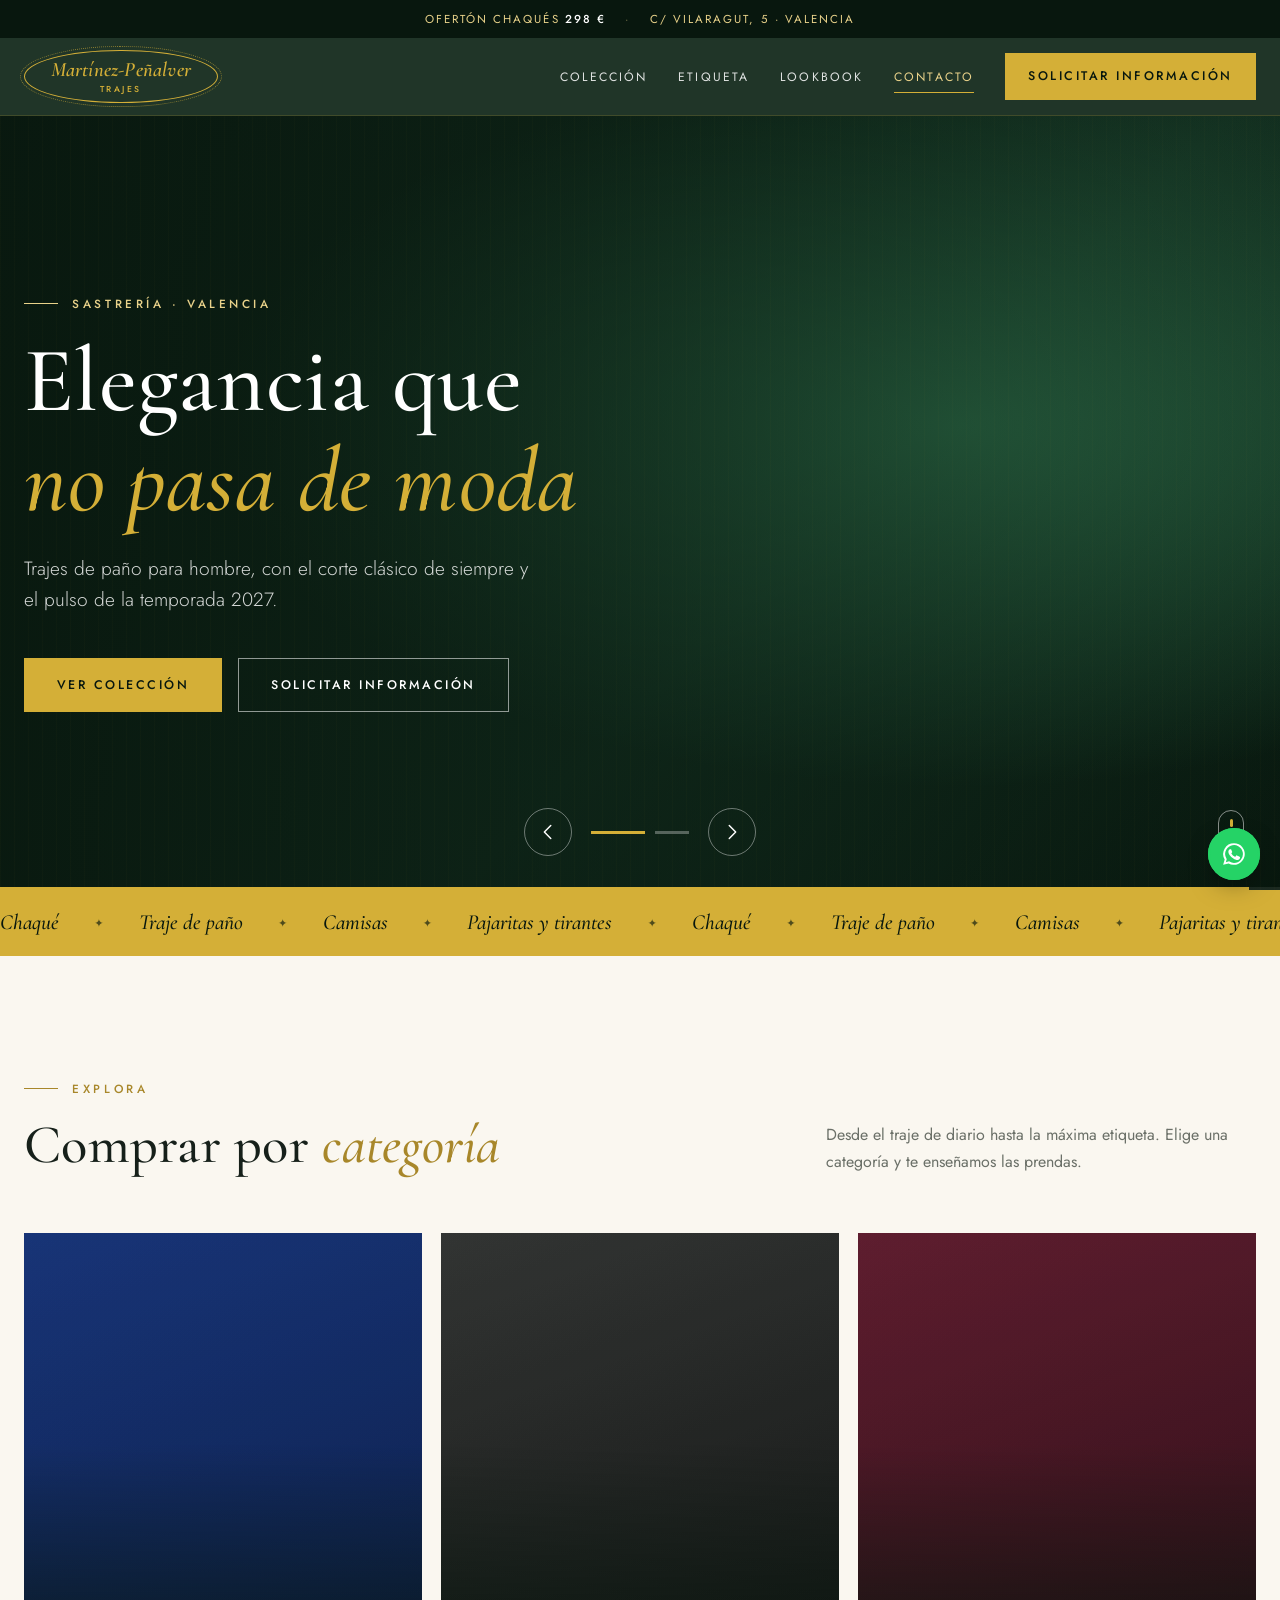
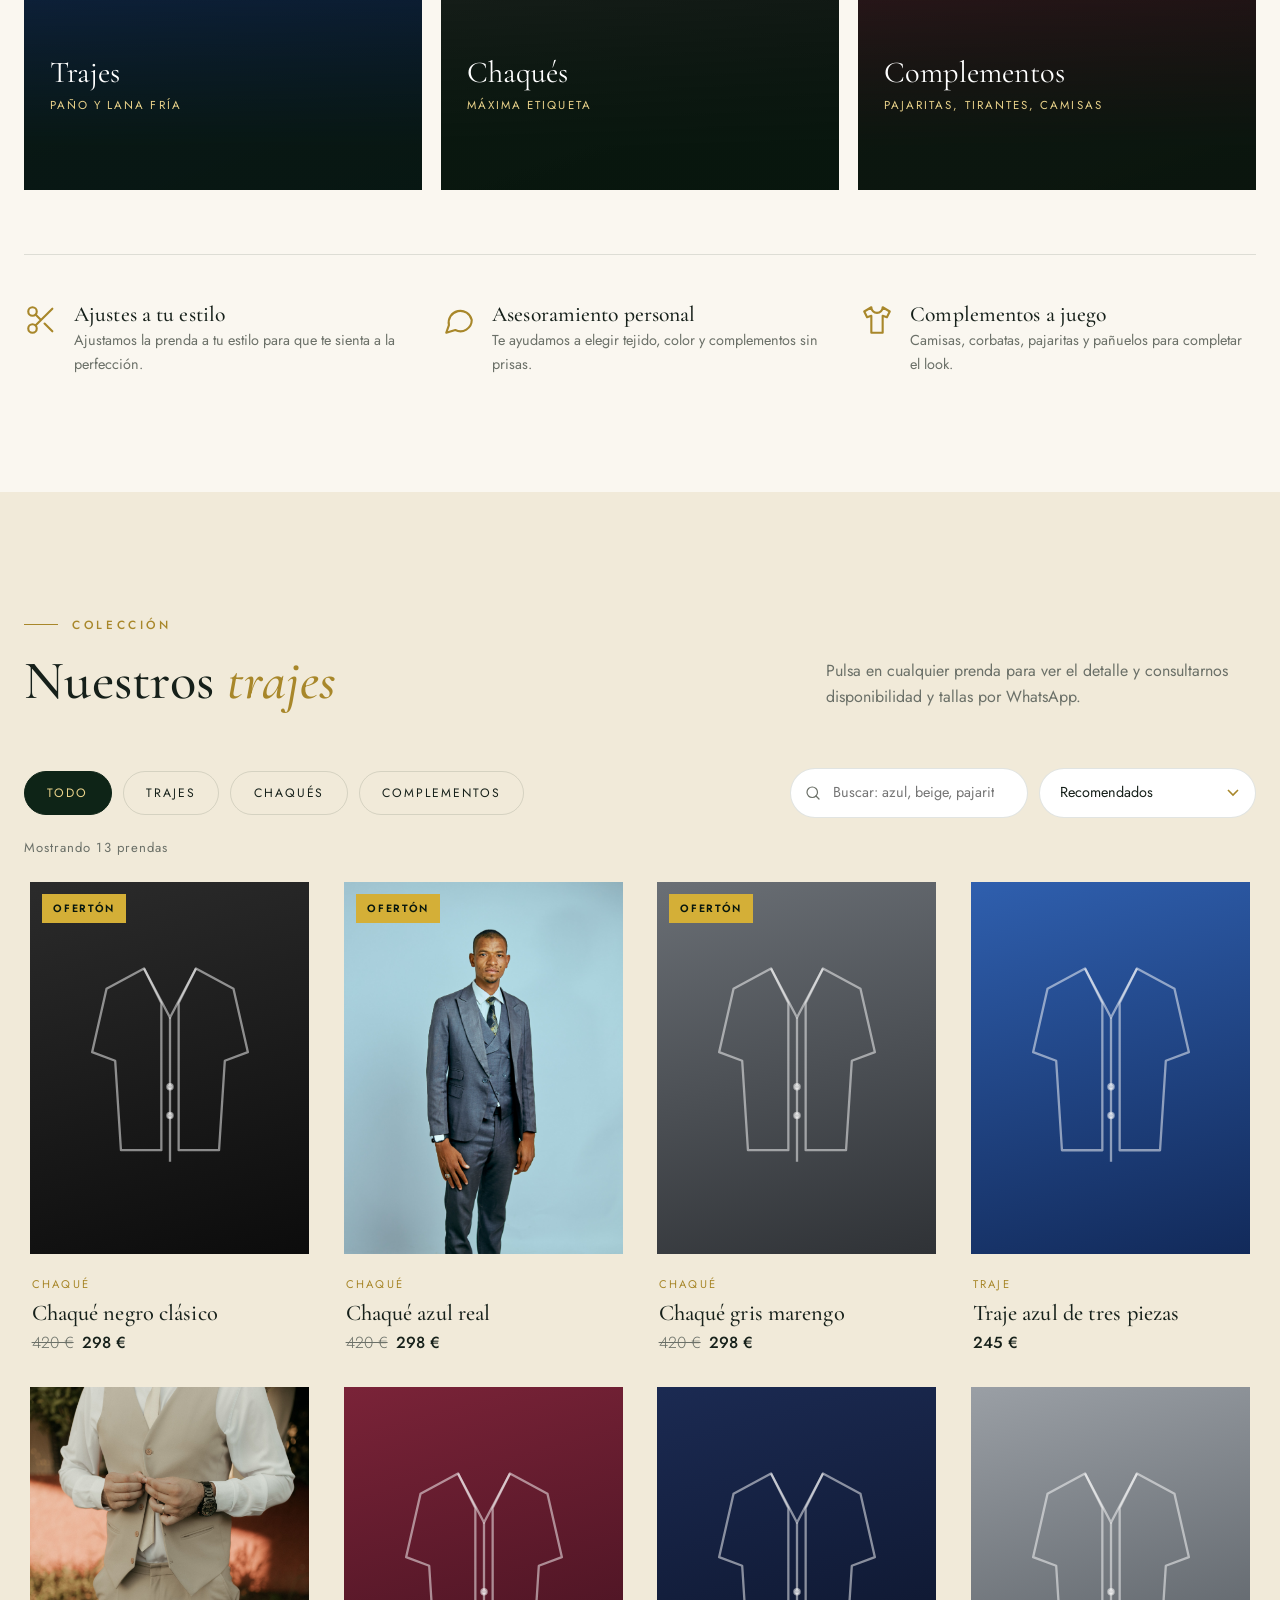
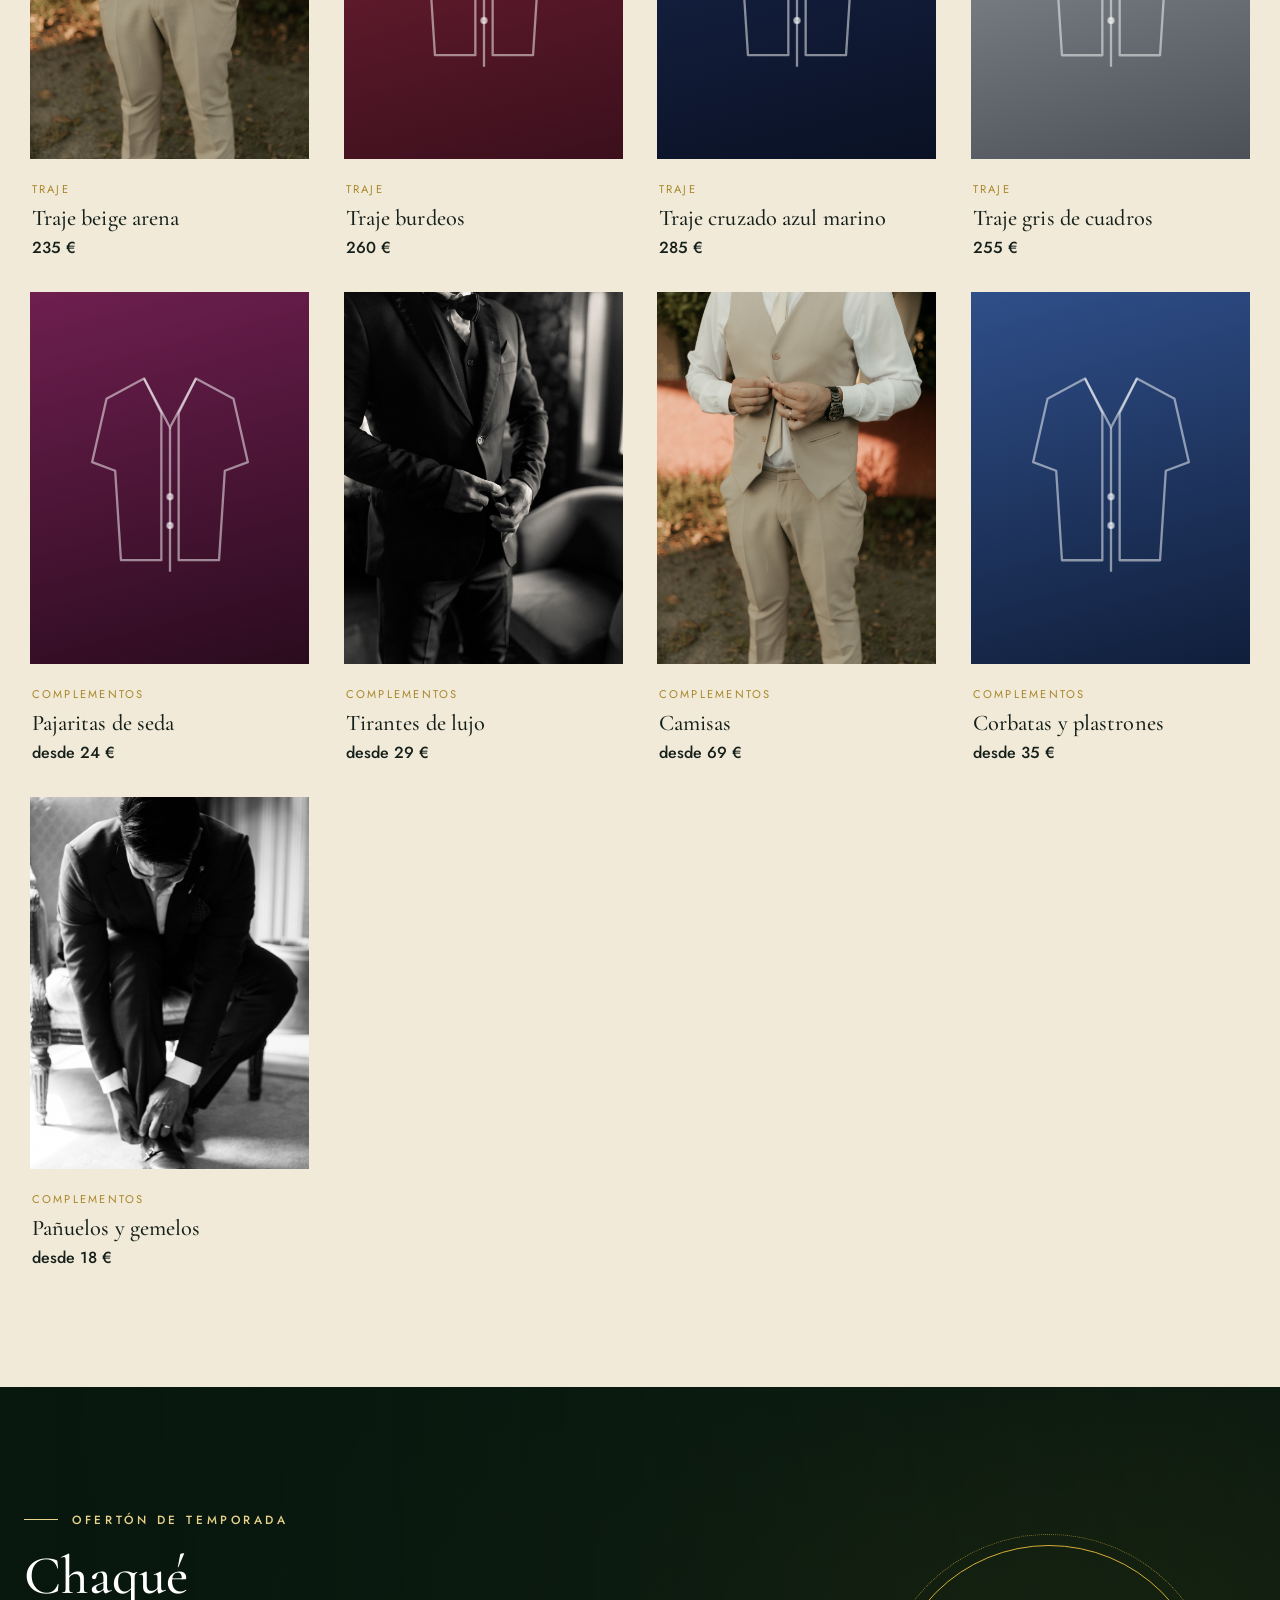
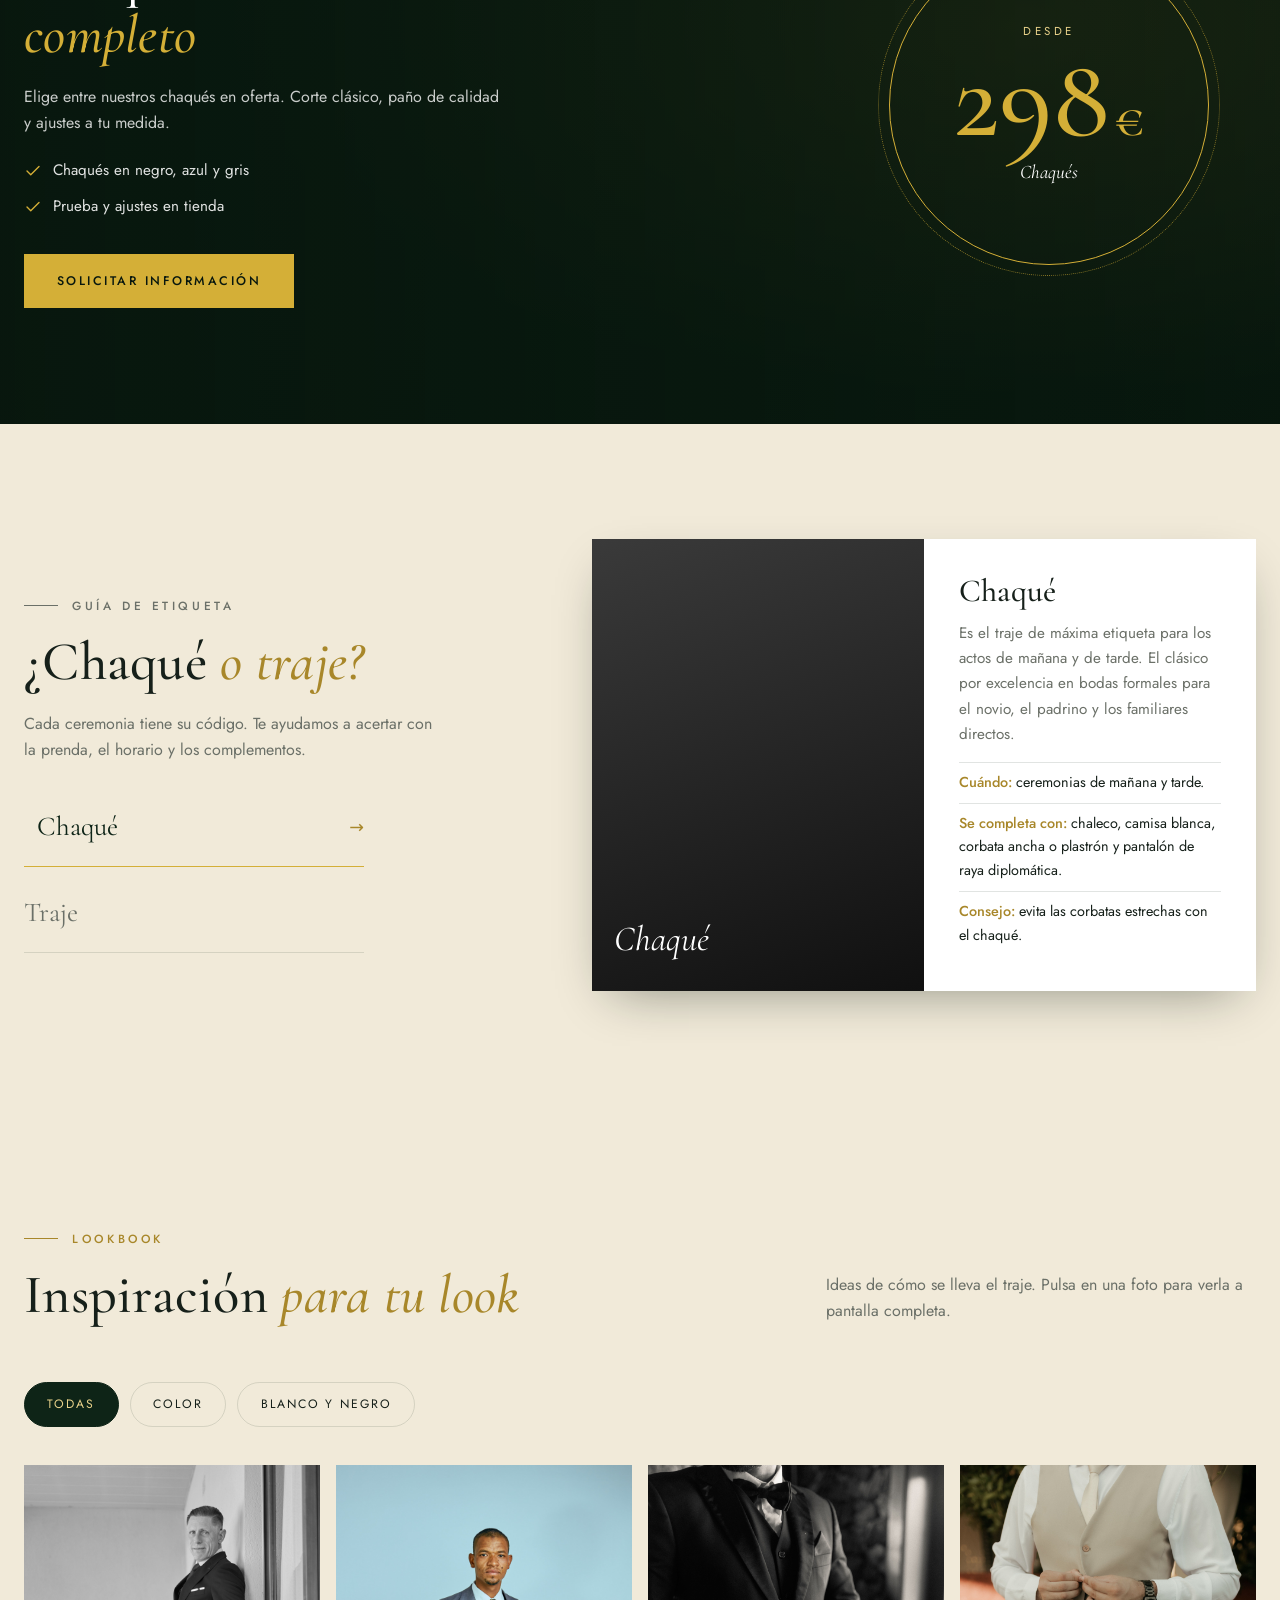
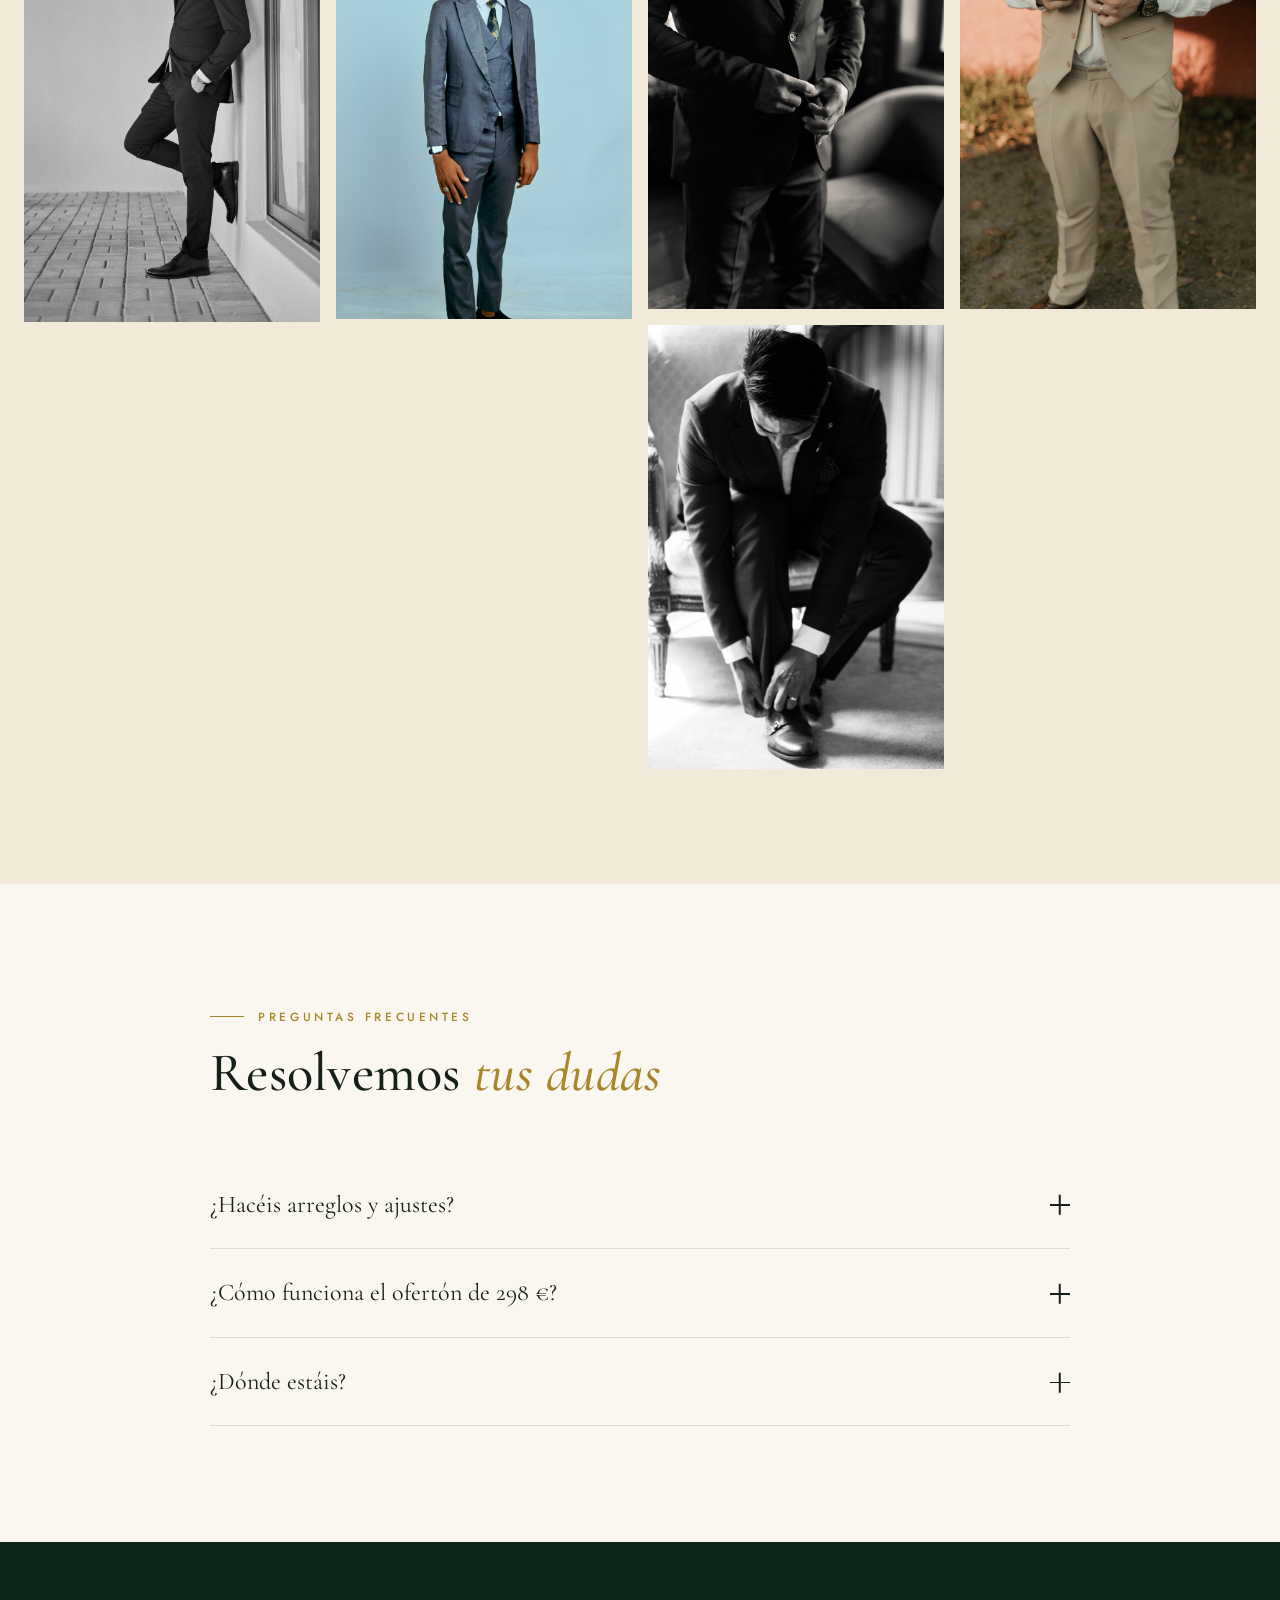
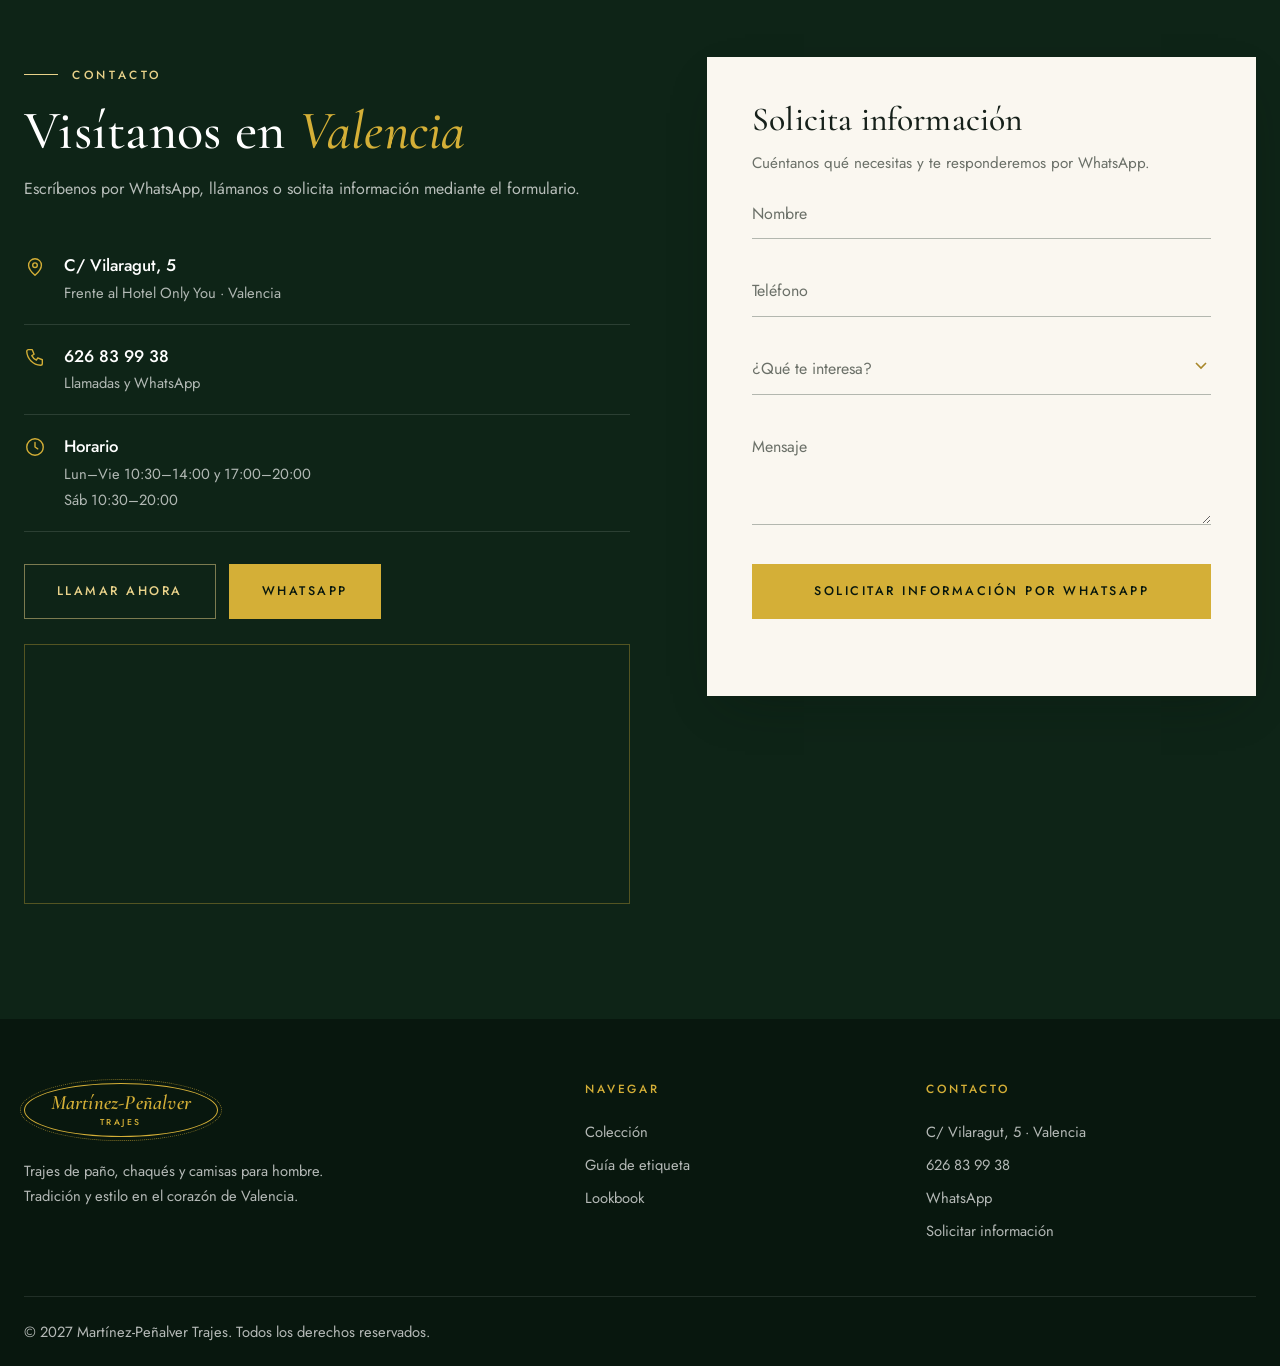
==== index.html @ 7ec31fd7 "actualizacion ajuste de actualizacion" ====
<!DOCTYPE html>
<html lang="es-ES">
<head>
  <meta charset="UTF-8">
  <meta name="viewport" content="width=device-width, initial-scale=1">
  <title>Martínez-Peñalver · Trajes de paño y chaqués en Valencia</title>
  <meta name="description" content="Martínez-Peñalver en Valencia: trajes de paño para hombre, chaqués, camisas y complementos para bodas y eventos.">
  <meta name="theme-color" content="#0e2417">
  <script>document.documentElement.classList.add('js');</script>
  <link rel="preconnect" href="https://fonts.googleapis.com">
  <link rel="preconnect" href="https://fonts.gstatic.com" crossorigin>
  <link href="https://fonts.googleapis.com/css2?family=Cormorant+Garamond:ital,wght@0,400;0,500;0,600;0,700;1,400;1,500;1,600&family=Jost:wght@300;400;500;600&display=swap" rel="stylesheet">
  <link rel="stylesheet" href="styles.css">
</head>
<body>

  <!-- Iconos reutilizables -->
  <svg width="0" height="0" style="position:absolute" aria-hidden="true" focusable="false">
    <symbol id="i-scissors" viewBox="0 0 24 24" fill="none" stroke="currentColor" stroke-width="1.5" stroke-linecap="round" stroke-linejoin="round"><circle cx="6" cy="6" r="3"/><circle cx="6" cy="18" r="3"/><path d="M20 4L8.1 15.9M14.5 14.5L20 20M8.1 8.1L12 12"/></symbol>
    <symbol id="i-chat" viewBox="0 0 24 24" fill="none" stroke="currentColor" stroke-width="1.5" stroke-linecap="round" stroke-linejoin="round"><path d="M21 12a8 8 0 01-11.6 7.1L3 21l1.9-5.4A8 8 0 1121 12z"/></symbol>
    <symbol id="i-hanger" viewBox="0 0 24 24" fill="none" stroke="currentColor" stroke-width="1.5" stroke-linecap="round" stroke-linejoin="round"><path d="M12 7a2 2 0 10-2-2M12 7v2l9 6a1.5 1.5 0 01-.8 2.7H3.8A1.5 1.5 0 013 15l9-6"/></symbol>
    <symbol id="i-sun" viewBox="0 0 24 24" fill="none" stroke="currentColor" stroke-width="1.5" stroke-linecap="round"><circle cx="12" cy="12" r="4"/><path d="M12 2v2M12 20v2M2 12h2M20 12h2M4.9 4.9l1.4 1.4M17.7 17.7l1.4 1.4M4.9 19.1l1.4-1.4M17.7 6.3l1.4-1.4"/></symbol>
    <symbol id="i-brief" viewBox="0 0 24 24" fill="none" stroke="currentColor" stroke-width="1.5" stroke-linecap="round" stroke-linejoin="round"><rect x="3" y="7" width="18" height="13" rx="1"/><path d="M9 7V5h6v2"/></symbol>
    <symbol id="i-heart" viewBox="0 0 24 24" fill="none" stroke="currentColor" stroke-width="1.5" stroke-linecap="round" stroke-linejoin="round"><path d="M12 21s-8-5-8-11a4.5 4.5 0 018-2.8A4.5 4.5 0 0120 10c0 6-8 11-8 11z"/></symbol>
    <symbol id="i-shirt" viewBox="0 0 24 24" fill="none" stroke="currentColor" stroke-width="1.5" stroke-linecap="round" stroke-linejoin="round"><path d="M8 3L3 6l2 4 3-1v12h8V9l3 1 2-4-5-3a4 4 0 01-8 0z"/></symbol>
    <symbol id="i-check" viewBox="0 0 24 24" fill="none" stroke="currentColor" stroke-width="1.8" stroke-linecap="round" stroke-linejoin="round"><path d="M4 12l5 5L20 6"/></symbol>
    <symbol id="i-pin" viewBox="0 0 24 24" fill="none" stroke="currentColor" stroke-width="1.5" stroke-linecap="round" stroke-linejoin="round"><path d="M12 21s7-6.2 7-11a7 7 0 10-14 0c0 4.8 7 11 7 11z"/><circle cx="12" cy="10" r="2.5"/></symbol>
    <symbol id="i-phone" viewBox="0 0 24 24" fill="none" stroke="currentColor" stroke-width="1.5" stroke-linecap="round" stroke-linejoin="round"><path d="M5 4h4l2 5-2.5 1.5a11 11 0 005 5L15 13l5 2v4a2 2 0 01-2 2A16 16 0 013 6a2 2 0 012-2z"/></symbol>
    <symbol id="i-clock" viewBox="0 0 24 24" fill="none" stroke="currentColor" stroke-width="1.5" stroke-linecap="round" stroke-linejoin="round"><circle cx="12" cy="12" r="9"/><path d="M12 7v5l3 2"/></symbol>
    <symbol id="i-left" viewBox="0 0 24 24" fill="none" stroke="currentColor" stroke-width="1.6" stroke-linecap="round" stroke-linejoin="round"><path d="M15 5l-7 7 7 7"/></symbol>
    <symbol id="i-right" viewBox="0 0 24 24" fill="none" stroke="currentColor" stroke-width="1.6" stroke-linecap="round" stroke-linejoin="round"><path d="M9 5l7 7-7 7"/></symbol>
    <symbol id="i-search" viewBox="0 0 24 24" fill="none" stroke="currentColor" stroke-width="1.6" stroke-linecap="round"><circle cx="11" cy="11" r="7"/><path d="M20 20l-4-4"/></symbol>
    <symbol id="i-expand" viewBox="0 0 24 24" fill="none" stroke="currentColor" stroke-width="1.6" stroke-linecap="round" stroke-linejoin="round"><path d="M4 9V4h5M20 9V4h-5M4 15v5h5M20 15v5h-5"/></symbol>
  </svg>

  <!-- Barra superior -->
  <div class="topbar">
    <p>
      <span>Ofertón chaqués <strong>298 €</strong></span>
      <i aria-hidden="true">·</i>
      <span>C/ Vilaragut, 5 · Valencia</span>
    </p>
  </div>

  <!-- Cabecera -->
  <header class="header" id="header">
    <div class="container header-inner">
      <a href="#inicio" class="logo" aria-label="Martínez-Peñalver Trajes">
        <span class="logo-oval">
          <b>Martínez-Peñalver</b>  
          <small>Trajes</small>
        </span>
      </a>

      <nav class="nav" id="nav" aria-label="Principal">
        <a href="#coleccion">Colección</a>
        <a href="#guia">Etiqueta</a>
        <a href="#lookbook" id="navLook">Lookbook</a>
        <a href="#contacto">Contacto</a>
        <a href="#contacto" class="btn btn-gold nav-cta">Solicitar información</a>
      </nav>

      <button class="burger" id="burger" aria-label="Abrir menú" aria-expanded="false" aria-controls="nav">
        <span></span><span></span><span></span>
      </button>
    </div>
  </header>

  <main>
    <!-- HERO SLIDER -->
    <section class="hero" id="inicio" aria-roledescription="carrusel" aria-label="Destacados">
      <div class="slides">

        <article class="slide active" data-bg="1">
          <div class="slide-bg"></div>
          <div class="container slide-content">
            <p class="eyebrow" data-anim>Sastrería · Valencia</p>
            <h1 data-anim>Elegancia que<br><em>no pasa de moda</em></h1>
            <p class="lead" data-anim>Trajes de paño para hombre, con el corte clásico de siempre y el pulso de la temporada 2027.</p>
            <div class="actions" data-anim>
              <a href="#coleccion" class="btn btn-gold">Ver colección</a>
              <a href="#contacto" class="btn btn-ghost">Solicitar información</a>
            </div>
          </div>
        </article>

        <article class="slide" data-bg="2">
          <div class="slide-bg"></div>
          <div class="container slide-content">
            <p class="eyebrow" data-anim>Oferta de temporada</p>
            <h2 class="h1" data-anim>Ofertón chaqués<br>desde <em>298 €</em></h2>
            <p class="lead" data-anim>Para novios, padrinos e invitados que quieren vestir con la máxima etiqueta sin renunciar a la calidad.</p>
            <div class="actions" data-anim>
              <a href="#oferta" class="btn btn-gold">Ver oferta</a>
            </div>
          </div>
        </article>

        <!--<article class="slide" data-bg="3">
          <div class="slide-bg"></div>
          <div class="container slide-content">
            <p class="eyebrow" data-anim>A tu medida</p>
            <h2 class="h1" data-anim>Un traje pensado para<br><em>sentarte a la perfección</em></h2>
            <p class="lead" data-anim>Ajustes y asesoramiento personal para que cada prenda te quede perfecta.</p>
            <div class="actions" data-anim>
              <a href="#contacto" class="btn btn-gold">Solicitar información</a>
              <a href="#contacto" class="btn btn-ghost">Solicitar información</a>
            </div>
          </div>
        </article>-->

      </div>

      <div class="hero-controls">
        <button class="arrow" id="prev" aria-label="Anterior"><svg width="22" height="22"><use href="#i-left"/></svg></button>
        <div class="dots" id="dots" role="tablist" aria-label="Seleccionar diapositiva"></div>
        <button class="arrow" id="next" aria-label="Siguiente"><svg width="22" height="22"><use href="#i-right"/></svg></button>
      </div>
      <div class="progress"><span id="progress"></span></div>
      <a href="#categorias" class="scroll-hint" aria-label="Bajar"><span></span></a>
    </section>

    <!-- Cinta -->
    <div class="marquee" aria-hidden="true">
      <div class="marquee-track">
        <span>Chaqué</span><i>✦</i><span>Traje de paño</span><i>✦</i><span>Camisas</span><i>✦</i><span>Pajaritas y tirantes</span><i>✦</i>
        <span>Chaqué</span><i>✦</i><span>Traje de paño</span><i>✦</i><span>Camisas</span><i>✦</i><span>Pajaritas y tirantes</span><i>✦</i>
        <span>Chaqué</span><i>✦</i><span>Traje de paño</span><i>✦</i><span>Camisas</span><i>✦</i><span>Pajaritas y tirantes</span><i>✦</i>
      </div>
    </div>

    <!-- CATEGORÍAS -->
    <section class="section" id="categorias">
      <div class="container">
        <header class="section-head section-head-row reveal">
          <div>
            <p class="eyebrow">Explora</p>
            <h2>Comprar por <em>categoría</em></h2>
          </div>
          <p class="sub">Desde el traje de diario hasta la máxima etiqueta. Elige una categoría y te enseñamos las prendas.</p>
        </header>

        <div class="cats">
          <a href="#coleccion" class="cat reveal" data-filter="traje" data-bg="cat-trajes">
            <div class="cat-bg"></div>
            <div class="cat-label"><span>Trajes</span><small>Paño y lana fría</small><p>Azul, beige, burdeos, cuadros… para bodas, invitados y ocasiones de diario.</p><em>Ver trajes →</em></div>
          </a>
          <a href="#coleccion" class="cat reveal" data-filter="chaque" data-bg="cat-chaques" style="--d:.1s">
            <div class="cat-bg"></div>
            <div class="cat-label"><span>Chaqués</span><small>Máxima etiqueta</small><p>Para ceremonias de mañana y tarde, con chaleco y pantalón de raya diplomática.</p><em>Ver chaqués →</em></div>
          </a>
          <a href="#coleccion" class="cat reveal" data-filter="complementos" data-bg="cat-complementos" style="--d:.2s">
            <div class="cat-bg"></div>
            <div class="cat-label"><span>Complementos</span><small>Pajaritas, tirantes, camisas</small><p>El remate que marca la diferencia: pajaritas, corbatas, pañuelos, gemelos y tirantes.</p><em>Ver complementos →</em></div>
          </a>
        </div>

        <ul class="perks">
          <li class="reveal"><svg class="ico"><use href="#i-scissors"/></svg><div><h4>Ajustes a tu estilo</h4><p>Ajustamos la prenda a tu estilo para que te sienta a la perfección.</p></div></li>
          <li class="reveal" style="--d:.08s"><svg class="ico"><use href="#i-chat"/></svg><div><h4>Asesoramiento personal</h4><p>Te ayudamos a elegir tejido, color y complementos sin prisas.</p></div></li>
          <li class="reveal" style="--d:.16s"><svg class="ico"><use href="#i-shirt"/></svg><div><h4>Complementos a juego</h4><p>Camisas, corbatas, pajaritas y pañuelos para completar el look.</p></div></li>
        </ul>
      </div>
    </section>

    <!-- COLECCIÓN -->
    <section class="section section-sand" id="coleccion">
      <div class="container">
        <header class="section-head section-head-row reveal">
          <div>
            <p class="eyebrow">Colección</p>
            <h2>Nuestros <em>trajes</em></h2>
          </div>
          <p class="sub">Pulsa en cualquier prenda para ver el detalle y consultarnos disponibilidad y tallas por WhatsApp.</p>
        </header>

        <div class="toolbar reveal">
          <div class="filters" id="filters" role="tablist" aria-label="Filtrar colección">
            <button class="chip active" data-filter="all">Todo</button>
            <button class="chip" data-filter="traje">Trajes</button>
            <button class="chip" data-filter="chaque">Chaqués</button>
            <button class="chip" data-filter="complementos">Complementos</button>
          </div>
          <div class="tools">
            <label class="search"><svg width="18" height="18"><use href="#i-search"/></svg><input type="search" id="q" placeholder="Buscar: azul, beige, pajarita…" aria-label="Buscar en la colección"></label>
            <label class="select"><span class="sr">Ordenar por</span>
              <select id="sort" aria-label="Ordenar por">
                <option value="rec">Recomendados</option>
                <option value="asc">Precio: de menor a mayor</option>
                <option value="desc">Precio: de mayor a menor</option>
                <option value="az">Nombre (A–Z)</option>
              </select>
            </label>
          </div>
        </div>
        <p class="count" id="count" role="status"></p>

        <div class="grid" id="grid"></div>
        <div class="empty" id="empty" hidden>
          <h3>No hemos encontrado nada con esa búsqueda</h3>
          <p>Prueba con otra palabra o cuéntanos qué necesitas: si no lo tenemos, lo encargamos.</p>
          <a href="#contacto" class="btn btn-dark">Solicitar información</a>
        </div>

        <!--<div class="collection-cta reveal">
          <div>
            <h3>¿No encuentras tu talla o tu color?</h3>
            <p>Trabajamos también por encargo y con ajustes a medida. Escríbenos y lo preparamos para tu evento.</p>
          </div>
          <a href="https://wa.me/34626839938?text=Hola%2C%20quer%C3%ADa%20consultar%20un%20traje%20por%20encargo." target="_blank" rel="noopener" class="btn btn-dark">Consultar por WhatsApp</a>
        </div>-->
      </div>
    </section>

    <!-- OFERTÓN -->
    <section class="offer" id="oferta">
      <div class="offer-bg" id="offerBg"></div>
      <div class="container offer-inner">
        <div class="offer-text reveal">
          <p class="eyebrow">Ofertón de temporada</p>
          <h2>Chaqué<br><em>completo</em></h2>
          <p>Elige entre nuestros chaqués en oferta. Corte clásico, paño de calidad y ajustes a tu medida.</p>
          <ul class="offer-list">
            <li><svg width="18" height="18"><use href="#i-check"/></svg>Chaqués en negro, azul y gris</li>
            <li><svg width="18" height="18"><use href="#i-check"/></svg>Prueba y ajustes en tienda</li>
          </ul>
          <a href="#contacto" class="btn btn-gold">Solicitar información</a>
        </div>
        <div class="offer-price reveal" style="--d:.15s">
          <span class="from">desde</span>
          <strong>298<small>€</small></strong>
          <span class="tag">Chaqués</span>
        </div>
      </div>
    </section>

    <!-- SECCIÓN TENDENCIAS DESACTIVADA
    <section class="section" id="tendencias">
      <div class="container">
        <header class="section-head section-head-row reveal">
          <div>
            <p class="eyebrow">Tendencias 2027</p>
            <h2>Descubre los colores <em>de la temporada</em></h2>
          </div>
          <p class="sub">Pulsa en un tono y verás cómo queda el traje, con la corbata, el pañuelo y los zapatos que mejor le sientan.</p>
        </header>

        <div class="explorer reveal" id="explorer">
          <div class="stage" id="stage">
            <span class="stage-tag" id="cTag">Color estrella</span>
            <svg class="bust" viewBox="0 0 300 430" role="img" aria-label="Previsualización del traje en el color elegido">
              <defs>
                <linearGradient id="sheen" x1="0" y1="0" x2="1" y2="0">
                  <stop offset="0" stop-color="#fff" stop-opacity=".2"/>
                  <stop offset=".5" stop-color="#fff" stop-opacity="0"/>
                  <stop offset="1" stop-color="#000" stop-opacity=".28"/>
                </linearGradient>
              </defs>
              <ellipse cx="150" cy="44" rx="22" ry="27" fill="#5b2420"/>
              <ellipse cx="143" cy="34" rx="7" ry="11" fill="#fff" opacity=".14"/>
              <rect x="143" y="68" width="14" height="20" fill="#4a1d1a"/>
              <path class="s-body" d="M92 98 L128 84 H172 L208 98 Q248 114 260 152 L274 410 H26 L40 152 Q52 114 92 98 Z"/>
              <path d="M128 84 L150 258 L172 84 Z" fill="#f6f2e8"/>
              <path class="s-lapel" d="M128 84 L96 132 L116 202 L150 258 Z"/>
              <path class="s-lapel" d="M172 84 L204 132 L184 202 L150 258 Z"/>
              <path class="s-tie" d="M142 98 H158 L163 116 L157 226 L150 246 L143 226 L137 116 Z"/>
              <path class="s-tie" d="M140 90 H160 L157 108 H143 Z"/>
              <path d="M150 258 V410" stroke="#000" stroke-opacity=".28" stroke-width="1.5"/>
              <circle cx="150" cy="282" r="3.4" fill="#000" fill-opacity=".5"/>
              <circle cx="150" cy="326" r="3.4" fill="#000" fill-opacity=".5"/>
              <path d="M198 196 L238 190" stroke="#000" stroke-opacity=".38" stroke-width="2.2" stroke-linecap="round"/>
              <path class="s-pocket" d="M203 194 L211 174 L222 186 L231 172 L236 192 Z"/>
              <path d="M92 98 L128 84 H172 L208 98 Q248 114 260 152 L274 410 H26 L40 152 Q52 114 92 98 Z" fill="url(#sheen)"/>
            </svg>
            <p class="stage-hex" id="cHex">#1D4AA8</p>
          </div>

          <div class="explorer-info">
            <h3 id="cName">Azul real</h3>
            <p id="cDesc" class="cdesc"></p>
            <dl class="pairs">
              <div><dt>Corbata</dt><dd><i class="cdot" id="pTieDot"></i><span id="pTie"></span></dd></div>
              <div><dt>Pañuelo</dt><dd><i class="cdot" id="pPocketDot"></i><span id="pPocket"></span></dd></div>
              <div><dt>Camisa</dt><dd><span id="pShirt"></span></dd></div>
              <div><dt>Zapatos</dt><dd><span id="pShoes"></span></dd></div>
            </dl>
            <p class="ideal"><b>Ideal para:</b> <span id="cFor"></span></p>
            <a href="#coleccion" class="btn btn-dark" id="cLink">Ver trajes en este tono</a>
          </div>
        </div>

        <div class="swatch-bar reveal">
          <button class="arrow dark" id="sPrev" aria-label="Tono anterior"><svg width="22" height="22"><use href="#i-left"/></svg></button>
          <div class="swatches" id="swatches" role="listbox" aria-label="Tonos de tendencia"></div>
          <button class="arrow dark" id="sNext" aria-label="Tono siguiente"><svg width="22" height="22"><use href="#i-right"/></svg></button>
        </div>
        <p class="hint reveal">Arrastra, usa las flechas o pulsa un tono. Cambia solo cada pocos segundos hasta que elijas uno.</p>

        <h3 class="subhead reveal">Las claves de la temporada</h3>
        <div class="keys">
          <article class="key reveal"><span>01</span><h4>El azul sigue reinando</h4><p>Del azul noche al azul vibrante: sigue siendo el color estrella de bodas y ceremonias.</p></article>
          <article class="key reveal" style="--d:.06s"><span>02</span><h4>Tonos tierra</h4><p>Beige, caramelo y chocolate se consolidan como base elegante. El marrón pisa fuerte.</p></article>
          <article class="key reveal" style="--d:.12s"><span>03</span><h4>«Berry tones»</h4><p>Burdeos, granate y malva aportan carácter y un aire de dandi a americanas y chalecos.</p></article>
          <article class="key reveal" style="--d:.18s"><span>04</span><h4>Sastrería relajada</h4><p>Hombros algo más amplios, cortes cómodos y tejidos naturales, sin perder sofisticación.</p></article>
        </div>

        <p class="sources reveal">
          Fuentes:
          <a href="https://www.bodas.net/articulos/tendencias-trajes-de-novio--c7861" target="_blank" rel="noopener">Bodas.net</a> ·
          <a href="https://www.eldiariodehoy.com/arte-y-cultura/doce-tendencias-que-redefinen-el-estilo-masculino-en-2026/56846/2026/" target="_blank" rel="noopener">El Diario de Hoy</a> ·
          <a href="https://www.elcorteingles.es/contenidos/moda-y-accesorios/colores-tendencia-moda-hombre/" target="_blank" rel="noopener">El Corte Inglés</a> ·
          <a href="https://www.laprensa.hn/amiga/tendencias-moda-2026-LE28799345" target="_blank" rel="noopener">La Prensa</a>
        </p>
      </div>
    </section>
    -->

    <!-- GUÍA DE ETIQUETA -->
    <section class="section section-sand" id="guia">
      <div class="container guide">
        <div class="guide-intro reveal">
          <p class="eyebrow">Guía de etiqueta</p>
          <h2>¿Chaqué <em>o traje?</em></h2>
          <p>Cada ceremonia tiene su código. Te ayudamos a acertar con la prenda, el horario y los complementos.</p>
          <div class="tabs" id="tabs" role="tablist">
            <button class="tab active" data-tab="chaque" role="tab" aria-selected="true">Chaqué</button>
            <button class="tab" data-tab="traje" role="tab" aria-selected="false">Traje</button>
          </div>
        </div>

        <div class="guide-panels reveal" style="--d:.1s">
          <div class="panel active" id="panel-chaque" role="tabpanel">
            <div class="panel-media" data-bg="guia-chaque"><span>Chaqué</span></div>
            <div class="panel-body">
              <h3>Chaqué</h3>
              <p>Es el traje de máxima etiqueta para los actos de mañana y de tarde. El clásico por excelencia en bodas formales para el novio, el padrino y los familiares directos.</p>
              <ul>
                <li><b>Cuándo:</b> ceremonias de mañana y tarde.</li>
                <li><b>Se completa con:</b> chaleco, camisa blanca, corbata ancha o plastrón y pantalón de raya diplomática.</li>
                <li><b>Consejo:</b> evita las corbatas estrechas con el chaqué.</li>
              </ul>
            </div>
          </div>

          <div class="panel" id="panel-traje" role="tabpanel">
            <div class="panel-media" data-bg="guia-traje"><span>Traje</span></div>
            <div class="panel-body">
              <h3>Traje de paño</h3>
              <p>La opción más versátil para bodas civiles, invitados y eventos. Hoy se atreve con colores más allá del azul marino, el negro y el gris.</p>
              <ul>
                <li><b>Cuándo:</b> bodas, comuniones, celebraciones y trabajo.</li>
                <li><b>Se completa con:</b> chaleco, corbata o pajarita, pañuelo de bolsillo y tirantes.</li>
                <li><b>Consejo:</b> beige, verde botella o burdeos para destacar con estilo.</li>
              </ul>
            </div>
          </div>
        </div>
      </div>

      <!--<div class="container">
        <h3 class="subhead reveal">¿Qué me pongo según el evento?</h3>
        <div class="events">
          <article class="event reveal"><svg class="ico"><use href="#i-sun"/></svg><h4>Boda de mañana</h4><p><b>Chaqué.</b> Chaleco, camisa blanca y corbata ancha o plastrón.</p></article>
          <article class="event reveal" style="--d:.06s"><svg class="ico"><use href="#i-heart"/></svg><h4>Boda de tarde</h4><p><b>Chaqué o traje oscuro.</b> Un chaleco cruzado aporta elegancia extra.</p></article>
          <article class="event reveal" style="--d:.12s"><svg class="ico"><use href="#i-hanger"/></svg><h4>Boda civil o invitado</h4><p><b>Traje.</b> Anímate con beige, verde botella o burdeos.</p></article>
          <article class="event reveal" style="--d:.18s"><svg class="ico"><use href="#i-brief"/></svg><h4>Trabajo y reuniones</h4><p><b>Traje azul marino o gris.</b> Camisa blanca o celeste y corbata lisa.</p></article>
        </div>
      </div>-->
    </section>

    <!-- SECCIÓN A MEDIDA DESACTIVADA
    <section class="section" id="medida">
      <div class="container split">
        <div class="split-media reveal" data-bg="camiseria">
          <div class="badge"><span>Hecho</span><strong>a medida</strong></div>
        </div>
        <div class="split-text reveal" style="--d:.15s">
          <p class="eyebrow">Martínez-Peñalver</p>
          <h2>El detalle que <em>completa el traje</em></h2>
          <p>Una buena camisa lo cambia todo. Cuidamos cada pieza: el cuello, el puño, el tejido y el ajuste, para que el conjunto luzca de principio a fin.</p>
          <ul class="checks">
            <li><svg width="20" height="20"><use href="#i-check"/></svg>Camisas que se adaptan a tu estilo</li>
            <li><svg width="20" height="20"><use href="#i-check"/></svg>Puños franceses y cuellos para pajarita</li>
            <li><svg width="20" height="20"><use href="#i-check"/></svg>Pajaritas, corbatas, tirantes y pañuelos</li>
            <li><svg width="20" height="20"><use href="#i-check"/></svg>Asesoramiento personalizado en tienda</li>
          </ul>
          <a href="#contacto" class="btn btn-dark">Solicitar información</a>
        </div>
      </div>
    </section>
    -->

    <!-- LOOKBOOK -->
    <section class="section section-sand" id="lookbook">
      <div class="container">
        <header class="section-head section-head-row reveal">
          <div>
            <p class="eyebrow">Lookbook</p>
            <h2>Inspiración <em>para tu look</em></h2>
          </div>
          <p class="sub">Ideas de cómo se lleva el traje. Pulsa en una foto para verla a pantalla completa.</p>
        </header>

        <div class="filters reveal" id="lookFilters">
          <button class="chip active" data-look="all">Todas</button>
          <button class="chip" data-look="color">Color</button>
          <button class="chip" data-look="bn">Blanco y negro</button>
        </div>

        <div class="masonry" id="lookGrid"></div>
      </div>
    </section>

    <!-- FAQ -->
    <section class="section" id="faq">
      <div class="container faq-wrap">
        <header class="section-head reveal">
          <p class="eyebrow">Preguntas frecuentes</p>
          <h2>Resolvemos <em>tus dudas</em></h2>
        </header>

        <div class="faq" id="faq-list">
          <!--<div class="faq-item reveal">
            <button class="faq-q" aria-expanded="false">¿Con cuánta antelación debo venir?<i></i></button>
            <div class="faq-a"><div><p>Para bodas y eventos de temporada alta recomendamos venir con tiempo suficiente para probar, ajustar y tener todo listo. Escríbenos y te orientaremos.</p></div></div>
          </div>-->
          <div class="faq-item reveal">
            <button class="faq-q" aria-expanded="false">¿Hacéis arreglos y ajustes?<i></i></button>
            <div class="faq-a"><div><p>Sí. Adaptamos la prenda a tu medida para que te quede perfecta. Te confirmamos los plazos en tienda.</p></div></div>
          </div>
          <div class="faq-item reveal">
            <button class="faq-q" aria-expanded="false">¿Cómo funciona el ofertón de 298 €?<i></i></button>
            <div class="faq-a"><div><p>Los chaqués señalados como ofertón tienen un precio especial de 298 €. Consulta en tienda los modelos y tallas disponibles.</p></div></div>
          </div>
          <!--<div class="faq-item reveal">
            <button class="faq-q" aria-expanded="false">¿Qué traje me recomendáis para una boda?<i></i></button>
            <div class="faq-a"><div><p>Depende de la hora y del tipo de ceremonia: chaqué para mañana y tarde formales, y traje para bodas civiles o invitados. Mira nuestra guía de etiqueta o escríbenos y lo vemos juntos.</p></div></div>
          </div>-->
          <div class="faq-item reveal">
            <button class="faq-q" aria-expanded="false">¿Dónde estáis?<i></i></button>
            <div class="faq-a"><div><p>En la calle Vilaragut, 5, de Valencia, justo enfrente del Hotel Only You. Puedes llamarnos o escribirnos al 626 83 99 38.</p></div></div>
          </div>
        </div>
      </div>
    </section>

    <!-- CONTACTO -->
    <section class="section section-green" id="contacto">
      <div class="container contact">
        <div class="contact-info reveal">
          <p class="eyebrow">Contacto</p>
          <h2>Visítanos en <em>Valencia</em></h2>
          <p class="sub">Escríbenos por WhatsApp, llámanos o solicita información mediante el formulario.</p>

          <ul class="info">
            <li>
              <svg width="22" height="22"><use href="#i-pin"/></svg>
              <div><b>C/ Vilaragut, 5</b><span>Frente al Hotel Only You · Valencia</span></div>
            </li>
            <li>
              <svg width="22" height="22"><use href="#i-phone"/></svg>
              <div><b><a href="tel:+34626839938">626 83 99 38</a></b><span>Llamadas y WhatsApp</span></div>
            </li>
            <li>
              <svg width="22" height="22"><use href="#i-clock"/></svg>
              <!-- EDITA AQUÍ EL HORARIO REAL -->
              <div><b>Horario</b><span>Lun–Vie 10:30–14:00 y 17:00–20:00<br>Sáb 10:30–20:00</span></div>
            </li>
          </ul>

          <div class="quick-links">
            <a href="tel:+34626839938" class="btn btn-ghost-light">Llamar ahora</a>
            <a href="https://wa.me/34626839938" target="_blank" rel="noopener" class="btn btn-gold">WhatsApp</a>
          </div>

          <div class="map">
            <iframe title="Mapa de Martínez-Peñalver en Valencia" loading="lazy" referrerpolicy="no-referrer-when-downgrade"
              src="https://www.google.com/maps?q=Carrer+de+Vilaragut+5,+Valencia&output=embed"></iframe>
          </div>
        </div>

        <form class="form reveal" id="informacion" style="--d:.15s" novalidate>
          <h3>Solicita información</h3>
          <p class="form-lead">Cuéntanos qué necesitas y te responderemos por WhatsApp.</p>
          <div class="field">
            <input type="text" id="f-name" name="name" placeholder=" " required autocomplete="name">
            <label for="f-name">Nombre</label>
          </div>
          <div class="field">
            <input type="tel" id="f-phone" name="phone" placeholder=" " required autocomplete="tel">
            <label for="f-phone">Teléfono</label>
          </div>
          <div class="field">
            <select id="f-type" name="type" required>
              <option value="" disabled selected hidden></option>
              <option>Comprar un traje</option>
              <option>Chaqué (ofertón 298 €)</option>
              <option>Camisas</option>
              <option>Otra consulta</option>
            </select>
            <label for="f-type">¿Qué te interesa?</label>
          </div>
          <div class="field">
            <textarea id="f-msg" name="msg" rows="3" placeholder=" "></textarea>
            <label for="f-msg">Mensaje</label>
          </div>
          <button type="submit" class="btn btn-gold btn-block">Solicitar información por WhatsApp</button>
          <p class="form-note" id="formNote" role="status"></p>
        </form>
      </div>
    </section>
  </main>

  <!-- PIE DE PÁGINA -->
  <footer class="footer">
    <div class="container footer-grid">
      <div>
        <a href="#inicio" class="logo logo-footer">
          <span class="logo-oval"><b>Martínez-Peñalver</b><small>Trajes</small></span>
        </a>
        <p>Trajes de paño, chaqués y camisas para hombre. Tradición y estilo en el corazón de Valencia.</p>
      </div>
      <div>
        <h4>Navegar</h4>
        <ul>
          <li><a href="#coleccion">Colección</a></li>
          <li><a href="#guia">Guía de etiqueta</a></li>
          <li><a href="#lookbook">Lookbook</a></li>
        </ul>
      </div>
      <div>
        <h4>Contacto</h4>
        <ul>
          <li>C/ Vilaragut, 5 · Valencia</li>
          <li><a href="tel:+34626839938">626 83 99 38</a></li>
          <li><a href="https://wa.me/34626839938" target="_blank" rel="noopener">WhatsApp</a></li>
          <li><a href="#contacto">Solicitar información</a></li>
        </ul>
      </div>
    </div>
    <div class="container footer-bottom">
      <p>© <span id="year"></span> Martínez-Peñalver Trajes. Todos los derechos reservados.</p>
    </div>
  </footer>

  <!-- Ventana de producto -->
  <div class="modal" id="modal" aria-hidden="true">
    <div class="modal-backdrop" data-close></div>
    <div class="modal-box" role="dialog" aria-modal="true" aria-labelledby="mTitle">
      <button class="modal-close" data-close aria-label="Cerrar">×</button>
      <div class="modal-media" id="mMedia"></div>
      <div class="modal-body">
        <p class="eyebrow" id="mCat"></p>
        <h3 id="mTitle"></h3>
        <p class="modal-price" id="mPrice"></p>
        <p id="mDesc"></p>
        <ul class="modal-list" id="mList"></ul>
        <div class="actions">
          <a href="#" class="btn btn-gold" id="mWa" target="_blank" rel="noopener">Consultar por WhatsApp</a>
          <a href="#contacto" class="btn btn-ghost-dark" data-close>Solicitar información</a>
        </div>
      </div>
    </div>
  </div>

  <!-- Visor del lookbook -->
  <div class="lightbox" id="lb" aria-hidden="true">
    <div class="lb-backdrop" data-lbclose></div>
    <button class="lb-btn lb-close" data-lbclose aria-label="Cerrar">×</button>
    <button class="lb-btn lb-prev" id="lbPrev" aria-label="Foto anterior"><svg width="26" height="26"><use href="#i-left"/></svg></button>
    <button class="lb-btn lb-next" id="lbNext" aria-label="Foto siguiente"><svg width="26" height="26"><use href="#i-right"/></svg></button>
    <figure class="lb-fig">
      <img id="lbImg" alt="">
      <figcaption><span id="lbCap"></span><small id="lbCount"></small></figcaption>
    </figure>
  </div>

  <!-- Botones flotantes -->
  <a href="https://wa.me/34626839938" class="fab whatsapp" target="_blank" rel="noopener" aria-label="WhatsApp">
    <svg viewBox="0 0 24 24" width="26" height="26" fill="currentColor"><path d="M12 2a10 10 0 00-8.6 15.1L2 22l5-1.3A10 10 0 1012 2zm0 18.2a8.2 8.2 0 01-4.2-1.2l-.3-.2-3 .8.8-2.9-.2-.3A8.2 8.2 0 1112 20.2zm4.5-6.1c-.2-.1-1.5-.7-1.7-.8s-.4-.1-.6.1-.7.8-.8 1-.3.2-.5.1a6.700 6.700 0 01-3.300-2.900c-.2-.4.2-.4.700-1.300.1-.2 0-.3 0-.4s-.6-1.400-.8-1.900-.4-.4-.6-.4h-.5a1 1 0 00-.7.3 3 3 0 00-.9 2.200 5.200 5.200 0 001.100 2.800 11.900 11.900 0 004.500 4c1.700.7 2.300.8 3.200.6a2.700 2.700 0 001.800-1.300 2.200 2.200 0 00.2-1.300c-.1-.1-.3-.2-.5-.3z"/></svg>
  </a>
  <button class="fab totop" id="toTop" aria-label="Volver arriba"><svg width="22" height="22" viewBox="0 0 24 24" fill="none" stroke="currentColor" stroke-width="1.8"><path d="M6 15l6-6 6 6"/></svg></button>

  <script src="main.js"></script>
</body>
</html>
---- styles.css ----
/* =========================================================
   MARTÍNEZ-PEÑALVER · Trajes
   Paleta tomada del logo: verde botella + dorado
   ========================================================= */

:root {
  --green-950: #08170e;
  --green-900: #0e2417;
  --green-800: #143222;
  --green-700: #1c4630;
  --gold: #d4af37;
  --gold-soft: #e9d28a;
  --gold-deep: #a8872a;
  --ivory: #faf7f0;
  --sand: #f1ead9;
  --ink: #16201a;
  --muted: #6b7068;
  --line: rgba(14, 36, 23, .12);

  --serif: "Cormorant Garamond", Georgia, "Times New Roman", serif;
  --sans: "Jost", system-ui, -apple-system, "Segoe UI", sans-serif;

  --ease: cubic-bezier(.22, .8, .24, 1);
  --radius: 4px;
  --shadow: 0 18px 50px -20px rgba(8, 23, 14, .45);
  --header-h: 78px;
}

*, *::before, *::after { box-sizing: border-box; }
html { overflow-x: clip; scroll-behavior: smooth; scroll-padding-top: calc(var(--header-h) + 10px); }
body {
  margin: 0;
  font-family: var(--sans);
  font-weight: 400;
  color: var(--ink);
  background: var(--ivory);
  line-height: 1.65;
  -webkit-font-smoothing: antialiased;
  overflow-x: hidden;
}
img { max-width: 100%; display: block; }
a { color: inherit; text-decoration: none; }
ul, ol { margin: 0; padding: 0; list-style: none; }
button { font: inherit; color: inherit; cursor: pointer; background: none; border: 0; }
h1, h2, h3, h4 { font-family: var(--serif); font-weight: 500; line-height: 1.08; margin: 0; letter-spacing: .005em; }
h2 { font-size: clamp(2.1rem, 4.4vw, 3.4rem); }
h2 em, h1 em, .h1 em { font-style: italic; color: var(--gold-deep); font-weight: 500; }
p { margin: 0 0 1em; }
.container { width: min(1240px, 100% - 48px); margin-inline: auto; }

.eyebrow {
  font-family: var(--sans);
  font-size: .74rem;
  letter-spacing: .3em;
  text-transform: uppercase;
  font-weight: 500;
  color: var(--gold-deep);
  margin-bottom: 1.1rem;
  display: inline-flex;
  align-items: center;
  gap: .9rem;
}
.eyebrow::before { content: ""; width: 34px; height: 1px; background: currentColor; }

/* ---------- Botones ---------- */
.btn {
  display: inline-flex; align-items: center; justify-content: center;
  padding: 1rem 2rem;
  font-size: .78rem; font-weight: 500; letter-spacing: .2em; text-transform: uppercase;
  border: 1px solid transparent;
  border-radius: 0;
  position: relative; overflow: hidden; isolation: isolate;
  transition: color .4s var(--ease), border-color .4s var(--ease), transform .4s var(--ease);
}
.btn::before {
  content: ""; position: absolute; inset: 0; z-index: -1;
  transform: translateY(101%); transition: transform .45s var(--ease);
}
.btn:hover::before { transform: translateY(0); }
.btn:active { transform: scale(.98); }
.btn-block { width: 100%; }

.btn-gold { background: var(--gold); color: var(--green-950); }
.btn-gold::before { background: var(--ivory); }
.btn-gold:hover { color: var(--green-950); }

.btn-ghost { border-color: rgba(255,255,255,.55); color: #fff; }
.btn-ghost::before { background: #fff; }
.btn-ghost:hover { color: var(--green-950); border-color: #fff; }

.btn-ghost-light { border-color: rgba(233, 210, 138, .5); color: var(--gold-soft); }
.btn-ghost-light::before { background: var(--gold); }
.btn-ghost-light:hover { color: var(--green-950); border-color: var(--gold); }

.btn-ghost-dark { border-color: var(--green-900); color: var(--green-900); }
.btn-ghost-dark::before { background: var(--green-900); }
.btn-ghost-dark:hover { color: #fff; }

.btn-dark { background: var(--green-900); color: #fff; }
.btn-dark::before { background: var(--gold); }
.btn-dark:hover { color: var(--green-950); }

/* ---------- Topbar ---------- */
.topbar {
  background: var(--green-950);
  color: var(--gold-soft);
  text-align: center;
  font-size: .72rem; letter-spacing: .18em; text-transform: uppercase;
  padding: .6rem 1rem;
}
.topbar p { margin: 0; display: flex; justify-content: center; flex-wrap: wrap; gap: .4rem 1.2rem; }
.topbar strong { color: #fff; font-weight: 500; }
.topbar i { font-style: normal; opacity: .5; }

/* ---------- Header ---------- */
.header {
  position: sticky; top: 0; z-index: 50;
  height: var(--header-h);
  background: rgba(14, 36, 23, .92);
  backdrop-filter: blur(14px) saturate(1.2);
  -webkit-backdrop-filter: blur(14px) saturate(1.2);
  border-bottom: 1px solid rgba(212, 175, 55, .18);
  transition: height .4s var(--ease), background .4s var(--ease), box-shadow .4s var(--ease);
}
.header.scrolled { height: 64px; background: rgba(8, 23, 14, .96); box-shadow: 0 10px 30px -12px rgba(0,0,0,.5); }
.header-inner { height: 100%; display: flex; align-items: center; justify-content: space-between; gap: 2rem; }

.logo { display: inline-flex; }
.logo-oval {
  display: inline-flex; flex-direction: column; align-items: center; line-height: 1;
  padding: .55rem 1.6rem;
  border: 1px solid var(--gold);
  border-radius: 50%;
  outline: 1px dotted rgba(212, 175, 55, .6); outline-offset: 3px;
  color: var(--gold);
  transition: transform .5s var(--ease);
}
.logo:hover .logo-oval { transform: scale(1.03); }
.logo-oval b { font-family: var(--serif); font-style: italic; font-weight: 600; font-size: 1.28rem; letter-spacing: .01em; }
.logo-oval small { font-size: .54rem; letter-spacing: .28em; text-transform: uppercase; margin-top: .3rem; font-weight: 500; }

.nav { display: flex; align-items: center; gap: 1.9rem; }
.nav a:not(.btn) {
  color: rgba(255,255,255,.86);
  font-size: .76rem; letter-spacing: .18em; text-transform: uppercase;
  position: relative; padding: .4rem 0;
  transition: color .3s;
}
.nav a:not(.btn)::after {
  content: ""; position: absolute; left: 0; right: 0; bottom: 0; height: 1px; background: var(--gold);
  transform: scaleX(0); transform-origin: right; transition: transform .45s var(--ease);
}
.nav a:not(.btn):hover, .nav a.current { color: var(--gold-soft); }
.nav a:not(.btn):hover::after, .nav a.current::after { transform: scaleX(1); transform-origin: left; }
.nav-cta { padding: .75rem 1.4rem; }

.burger { display: none; width: 44px; height: 44px; position: relative; z-index: 60; }
.burger span { position: absolute; left: 10px; right: 10px; height: 1.5px; background: var(--gold); transition: transform .4s var(--ease), opacity .3s, top .4s var(--ease); }
.burger span:nth-child(1) { top: 15px; }
.burger span:nth-child(2) { top: 21px; }
.burger span:nth-child(3) { top: 27px; }
.burger.open span:nth-child(1) { top: 21px; transform: rotate(45deg); }
.burger.open span:nth-child(2) { opacity: 0; }
.burger.open span:nth-child(3) { top: 21px; transform: rotate(-45deg); }

/* ---------- Hero ---------- */
.hero {
  position: relative; height: min(86vh, 820px); min-height: 580px;
  background: var(--green-950); color: #fff; overflow: hidden;
}
.slides, .slide { position: absolute; inset: 0; }
.slide { opacity: 0; visibility: hidden; transition: opacity 1.1s var(--ease), visibility 1.1s; }
.slide.active { opacity: 1; visibility: visible; z-index: 1; }

.slide-bg {
  position: absolute; inset: 0;
  background-image: var(--img, linear-gradient(transparent, transparent)), var(--grad);
  background-size: cover; background-position: var(--pos, center 30%);
  transform: scale(1.12);
  transition: transform 7s linear;
}
.slide.active .slide-bg { transform: scale(1); }
.slide[data-bg="1"] { --grad: radial-gradient(ellipse at 75% 40%, #2c6a47 0, transparent 55%), linear-gradient(135deg, #0e2417 0, #143222 60%, #08170e 100%); }
.slide[data-bg="2"] { --grad: radial-gradient(ellipse at 70% 45%, #1f3a6e 0, transparent 55%), linear-gradient(135deg, #0b1633 0, #14264d 60%, #060d1f 100%); }
.slide[data-bg="3"] { --grad: radial-gradient(ellipse at 72% 45%, #7a2c42 0, transparent 55%), linear-gradient(135deg, #2a0d18 0, #4b1727 60%, #14060c 100%); }
.slide::after {
  content: ""; position: absolute; inset: 0;
  background: linear-gradient(90deg, rgba(8,23,14,.88) 0%, rgba(8,23,14,.55) 45%, rgba(8,23,14,.15) 100%);
}
/* patrón de rayas de paño muy sutil */
.slide::before {
  content: ""; position: absolute; inset: 0; z-index: 1; pointer-events: none; opacity: .5;
  background-image: repeating-linear-gradient(90deg, rgba(212,175,55,.045) 0 1px, transparent 1px 14px);
}
.slide-content { position: relative; z-index: 2; height: 100%; display: flex; flex-direction: column; justify-content: center; max-width: 1240px; }
.slide-content > * { max-width: 640px; }
.slide-content .eyebrow { color: var(--gold-soft); }
.slide h1, .slide .h1 { font-size: clamp(2.8rem, 7.2vw, 5.8rem); margin-bottom: 1.4rem; color: #fff; }
.slide h1 em, .slide .h1 em { color: var(--gold); }
.lead { font-size: clamp(1rem, 1.5vw, 1.2rem); color: rgba(255,255,255,.82); font-weight: 300; max-width: 520px; }
.actions { display: flex; flex-wrap: wrap; gap: 1rem; margin-top: 1.4rem; }

[data-anim] { opacity: 0; transform: translateY(34px); }
.slide.active [data-anim] { animation: rise .95s var(--ease) forwards; }
.slide.active [data-anim]:nth-child(1) { animation-delay: .25s; }
.slide.active [data-anim]:nth-child(2) { animation-delay: .4s; }
.slide.active [data-anim]:nth-child(3) { animation-delay: .55s; }
.slide.active [data-anim]:nth-child(4) { animation-delay: .7s; }
@keyframes rise { to { opacity: 1; transform: none; } }

.hero-controls {
  position: absolute; z-index: 5; left: 50%; bottom: 34px; transform: translateX(-50%);
  display: flex; align-items: center; gap: 1.2rem;
}
.arrow {
  width: 48px; height: 48px; border-radius: 50%;
  border: 1px solid rgba(255,255,255,.4); color: #fff;
  display: grid; place-items: center;
  transition: background .35s, color .35s, border-color .35s, transform .35s var(--ease);
}
.arrow:hover { background: var(--gold); border-color: var(--gold); color: var(--green-950); transform: scale(1.06); }
.arrow.dark { border-color: var(--green-900); color: var(--green-900); }
.arrow.dark:hover { background: var(--green-900); color: var(--gold); border-color: var(--green-900); }
.dots { display: flex; gap: .6rem; }
.dot { width: 34px; height: 3px; background: rgba(255,255,255,.3); border: 0; padding: 0; transition: background .4s, width .4s var(--ease); }
.dot.active { background: var(--gold); width: 54px; }
.progress { position: absolute; z-index: 5; left: 0; bottom: 0; height: 3px; width: 100%; background: rgba(255,255,255,.08); }
.progress span { display: block; height: 100%; width: 0; background: var(--gold); }
.scroll-hint { position: absolute; z-index: 5; right: 36px; bottom: 36px; width: 26px; height: 44px; border: 1px solid rgba(255,255,255,.5); border-radius: 14px; }
.scroll-hint span { position: absolute; left: 50%; top: 8px; width: 3px; height: 8px; margin-left: -1.5px; border-radius: 2px; background: var(--gold); animation: wheel 1.8s infinite; }
@keyframes wheel { 0% { opacity: 1; transform: translateY(0); } 80%, 100% { opacity: 0; transform: translateY(16px); } }

/* ---------- Marquee ---------- */
.marquee { background: var(--gold); color: var(--green-950); overflow: hidden; padding: .95rem 0; }
.marquee-track { display: flex; gap: 2.2rem; width: max-content; animation: marquee 38s linear infinite; white-space: nowrap; }
.marquee span { font-family: var(--serif); font-style: italic; font-size: 1.35rem; font-weight: 500; }
.marquee i { font-style: normal; font-size: .7rem; align-self: center; opacity: .65; }
.marquee:hover .marquee-track { animation-play-state: paused; }
@keyframes marquee { to { transform: translateX(-50%); } }

/* ---------- Secciones ---------- */
.section { padding: clamp(4.5rem, 9vw, 8rem) 0; position: relative; }
.section-sand { background: var(--sand); }
.section-green { background: var(--green-900); color: #fff; }
.section-green h2 { color: #fff; }
.section-green h2 em { color: var(--gold); }
.section-green .eyebrow { color: var(--gold-soft); }
.section-head { margin-bottom: clamp(2.2rem, 5vw, 3.6rem); }
.section-head.center { text-align: center; }
.section-head.center .eyebrow { justify-content: center; }
.section-head.center .eyebrow::after { content: ""; width: 34px; height: 1px; background: currentColor; }
.section-head-row { display: flex; align-items: flex-end; justify-content: space-between; gap: 2rem; }
.sub { color: var(--muted); max-width: 560px; margin-top: 1rem; }
.section-green .sub { color: rgba(255,255,255,.7); }
.center .sub { margin-inline: auto; }

/* Reveal */
.js .reveal { opacity: 0; transform: translateY(40px); transition: opacity .9s var(--ease), transform .9s var(--ease); transition-delay: var(--d, 0s); }
.js .reveal.in { opacity: 1; transform: none; }

/* ---------- Categorías ---------- */
.cats { display: grid; grid-template-columns: repeat(3, 1fr); gap: 1.2rem; }
.cat { position: relative; aspect-ratio: 3 / 4.2; overflow: hidden; display: block; background: var(--green-900); }
.cat-bg {
  position: absolute; inset: 0;
  background-image: var(--img, linear-gradient(transparent, transparent)), var(--grad);
  background-size: cover; background-position: var(--pos, center 25%);
  transition: transform 1.2s var(--ease);
}
.cat:nth-child(1) { --grad: linear-gradient(160deg, #1b3a8a, #0c1d4d); }
.cat:nth-child(2) { --grad: linear-gradient(160deg, #3a3a3a, #111); }
.cat:nth-child(3) { --grad: linear-gradient(160deg, #6e1f35, #2b0b15); }
.cat::before {
  content: ""; position: absolute; inset: 0; z-index: 1;
  background: linear-gradient(to top, rgba(8,23,14,.85), rgba(8,23,14,0) 60%);
}
.cat::after {
  content: ""; position: absolute; inset: 14px; z-index: 2; border: 1px solid rgba(212,175,55,.0);
  transition: border-color .5s, inset .5s var(--ease);
}
.cat:hover .cat-bg { transform: scale(1.08); }
.cat:hover::after { border-color: rgba(212,175,55,.8); inset: 10px; }
.cat-label { position: absolute; z-index: 3; left: 1.6rem; right: 1.6rem; bottom: 1.6rem; color: #fff; }
.cat-label span { font-family: var(--serif); font-size: 1.9rem; display: block; line-height: 1.1; }
.cat-label small { color: var(--gold-soft); font-size: .72rem; letter-spacing: .18em; text-transform: uppercase; display: block; margin-top: .4rem; transition: transform .5s var(--ease); }

/* ---------- Colección ---------- */
.filters { display: flex; flex-wrap: wrap; gap: .7rem; margin-bottom: 2.4rem; }
.chip {
  padding: .7rem 1.4rem; border: 1px solid var(--line); border-radius: 999px;
  font-size: .76rem; letter-spacing: .16em; text-transform: uppercase;
  background: transparent; transition: all .4s var(--ease);
}
.chip:hover { border-color: var(--green-900); }
.chip.active { background: var(--green-900); color: var(--gold-soft); border-color: var(--green-900); }

.grid { display: grid; grid-template-columns: repeat(4, 1fr); gap: 1.8rem 1.4rem; }
.card { cursor: pointer; text-align: left; display: block; animation: cardIn .7s var(--ease) both; animation-delay: calc(var(--i, 0) * 60ms); }
@keyframes cardIn { from { opacity: 0; transform: translateY(30px) scale(.97); } to { opacity: 1; transform: none; } }
.card.hide { display: none; }
.card-media {
  position: relative; aspect-ratio: 3 / 4; overflow: hidden;
  background: linear-gradient(165deg, var(--c1), var(--c2));
}
.card-media::before { /* brillo */
  content: ""; position: absolute; inset: 0; z-index: 1; pointer-events: none;
  background: linear-gradient(115deg, transparent 35%, rgba(255,255,255,.12) 50%, transparent 65%);
  transform: translateX(-120%); transition: transform .9s var(--ease);
}
.card:hover .card-media::before { transform: translateX(120%); }
.card-media img { position: absolute; inset: 0; width: 100%; height: 100%; object-fit: cover; object-position: center 22%; transition: transform 1s var(--ease); }
.card-media .sil { position: absolute; left: 50%; top: 50%; width: 62%; transform: translate(-50%, -50%); color: rgba(255,255,255,.5); }
.card:hover .card-media img { transform: scale(1.06); }
.badge-offer {
  position: absolute; z-index: 2; top: 12px; left: 12px;
  background: var(--gold); color: var(--green-950);
  font-size: .66rem; letter-spacing: .16em; text-transform: uppercase; font-weight: 600; padding: .35rem .7rem;
}
.quick {
  position: absolute; z-index: 2; left: 0; right: 0; bottom: 0; padding: .9rem; text-align: center;
  background: rgba(8,23,14,.9); color: var(--gold-soft);
  font-size: .72rem; letter-spacing: .2em; text-transform: uppercase;
  transform: translateY(101%); transition: transform .5s var(--ease);
}
.card:hover .quick, .card:focus-visible .quick { transform: none; }
.card-info { padding: 1rem .1rem 0; }
.card-info small { font-size: .7rem; letter-spacing: .2em; text-transform: uppercase; color: var(--gold-deep); }
.card-info h3 { font-size: 1.4rem; margin: .25rem 0 .3rem; }
.card-info .price { font-weight: 500; }
.card-info .price s { color: var(--muted); font-weight: 300; margin-right: .5rem; }

/* ---------- Oferta ---------- */
.offer { position: relative; padding: clamp(4.5rem, 9vw, 7.5rem) 0; background: var(--green-950); color: #fff; overflow: hidden; }
.offer-bg {
  position: absolute; inset: -12% 0;
  background-image: var(--img, linear-gradient(transparent, transparent)), radial-gradient(ellipse at 80% 40%, rgba(212,175,55,.22), transparent 55%), linear-gradient(135deg, #0e2417, #08170e);
  background-size: cover; background-position: var(--pos, center); opacity: .6; will-change: transform;
}
.offer::after { content: ""; position: absolute; inset: 0; background: linear-gradient(90deg, rgba(8,23,14,.9), rgba(8,23,14,.4)); }
.offer-inner { position: relative; z-index: 2; display: grid; grid-template-columns: 1.3fr .7fr; align-items: center; gap: 3rem; }
.offer h2 { color: #fff; margin-bottom: 1.2rem; }
.offer h2 em { color: var(--gold); }
.offer-text p { color: rgba(255,255,255,.78); max-width: 480px; }
.offer .eyebrow { color: var(--gold-soft); }
.offer-price {
  justify-self: center; text-align: center; aspect-ratio: 1; width: min(320px, 100%);
  display: flex; flex-direction: column; align-items: center; justify-content: center;
  border: 1px solid var(--gold); border-radius: 50%; outline: 1px dotted rgba(212,175,55,.6); outline-offset: 10px;
  animation: float 6s ease-in-out infinite;
}
.offer-price .from { font-size: .72rem; letter-spacing: .3em; text-transform: uppercase; color: var(--gold-soft); }
.offer-price strong { font-family: var(--serif); font-size: clamp(5rem, 9vw, 7.5rem); line-height: 1; color: var(--gold); font-weight: 500; }
.offer-price strong small { font-size: .45em; margin-left: .1em; }
.offer-price .tag { font-family: var(--serif); font-style: italic; font-size: 1.2rem; }
@keyframes float { 50% { transform: translateY(-12px); } }

/* ---------- Tendencias desactivada ----------
.sources { margin: .6rem 0 0; font-size: .8rem; color: var(--muted); }
.sources a { text-decoration: underline; text-underline-offset: 3px; }
.sources a:hover { color: var(--gold-deep); }
*/

/* ---------- Guía ---------- */
.guide { display: grid; grid-template-columns: .85fr 1.15fr; gap: clamp(2rem, 6vw, 5rem); align-items: center; }
.guide-intro p { color: var(--muted); max-width: 420px; margin-top: 1.2rem; }
.tabs { display: flex; flex-direction: column; gap: .5rem; margin-top: 1.6rem; max-width: 340px; }
.tab {
  text-align: left; padding: 1rem 0; border-bottom: 1px solid var(--line);
  font-family: var(--serif); font-size: 1.7rem; color: var(--muted);
  display: flex; justify-content: space-between; align-items: center;
  transition: color .4s, padding .4s var(--ease);
}
.tab::after { content: "→"; opacity: 0; transform: translateX(-10px); transition: all .4s var(--ease); font-family: var(--sans); font-size: 1.1rem; }
.tab:hover { color: var(--green-900); }
.tab.active { color: var(--green-900); padding-left: .8rem; border-color: var(--gold); }
.tab.active::after { opacity: 1; transform: none; color: var(--gold-deep); }

.guide-panels { display: grid; }
.panel { grid-area: 1 / 1; display: grid; grid-template-columns: 1fr 1fr; background: #fff; box-shadow: var(--shadow); opacity: 0; visibility: hidden; transform: translateY(24px); transition: opacity .6s var(--ease), transform .6s var(--ease), visibility .6s; }
.panel.active { opacity: 1; visibility: visible; transform: none; }
.panel-media {
  position: relative; min-height: 260px;
  background-image: var(--img, linear-gradient(transparent, transparent)), var(--grad);
  background-size: cover; background-position: var(--pos, center 20%);
  display: flex; align-items: flex-end; padding: 1.4rem;
}
#panel-chaque .panel-media { --grad: linear-gradient(160deg, #3a3a3a, #101010); }

#panel-traje .panel-media { --grad: linear-gradient(160deg, #1b3a8a, #0c1d4d); }
.panel-media span { font-family: var(--serif); font-style: italic; font-size: 2.2rem; color: #fff; position: relative; }
.panel-body { padding: 2.2rem; display: flex; flex-direction: column; justify-content: center; }
.panel-body h3 { font-size: 2rem; margin-bottom: .8rem; }
.panel-body p { color: var(--muted); font-size: .95rem; }
.panel-body li { font-size: .9rem; padding: .5rem 0; border-top: 1px solid var(--line); }
.panel-body li b { color: var(--gold-deep); font-weight: 500; }

/* ---------- A medida desactivada ----------
.split { display: grid; grid-template-columns: 1fr 1fr; gap: clamp(2rem, 6vw, 5.5rem); align-items: center; }
.split-media {
  position: relative; aspect-ratio: 4 / 4.6;
  background-image: var(--img, linear-gradient(transparent, transparent)), linear-gradient(150deg, #1c4630, #08170e);
  background-size: cover; background-position: var(--pos, center 20%);
}
.split-media::before { content: ""; position: absolute; inset: 18px; border: 1px solid rgba(212,175,55,.7); z-index: 1; pointer-events: none; }
.badge {
  position: absolute; z-index: 2; right: -28px; bottom: 40px; background: var(--gold); color: var(--green-950);
  width: 136px; height: 136px; border-radius: 50%; display: flex; flex-direction: column; align-items: center; justify-content: center; text-align: center;
  animation: spin-in 1.2s var(--ease) both;
}
.badge span { font-size: .64rem; letter-spacing: .22em; text-transform: uppercase; }
.badge strong { font-family: var(--serif); font-style: italic; font-size: 1.6rem; line-height: 1; font-weight: 600; }
.split-text h2 { margin-bottom: 1.2rem; }
.split-text p { color: var(--muted); }
.checks { margin: 1.6rem 0 2rem; }
.checks li { display: flex; gap: .8rem; align-items: center; padding: .55rem 0; border-bottom: 1px solid var(--line); }
.checks svg { color: var(--gold-deep); flex: none; }
*/

/* ---------- FAQ ---------- */
.faq-wrap { max-width: 860px; }
.faq-item { border-bottom: 1px solid var(--line); }
.faq-q {
  width: 100%; text-align: left; padding: 1.5rem 0; display: flex; justify-content: space-between; align-items: center; gap: 1rem;
  font-family: var(--serif); font-size: 1.5rem; transition: color .3s;
}
.faq-q:hover { color: var(--gold-deep); }
.faq-q i { position: relative; width: 20px; height: 20px; flex: none; }
.faq-q i::before, .faq-q i::after { content: ""; position: absolute; left: 0; right: 0; top: 50%; height: 1.5px; background: currentColor; transition: transform .4s var(--ease); }
.faq-q i::after { transform: rotate(90deg); }
.faq-q[aria-expanded="true"] i::after { transform: rotate(0); }
.faq-a { display: grid; grid-template-rows: 0fr; transition: grid-template-rows .5s var(--ease); }
.faq-a > div { overflow: hidden; }
.faq-a p { color: var(--muted); padding-bottom: 1.5rem; margin: 0; max-width: 700px; }
.faq-q[aria-expanded="true"] + .faq-a { grid-template-rows: 1fr; }

/* ---------- Contacto ---------- */
.contact { display: grid; grid-template-columns: 1.05fr .95fr; gap: clamp(2rem, 6vw, 5rem); align-items: start; }
.info { margin: 2rem 0; }
.info li { display: flex; gap: 1.1rem; padding: 1.1rem 0; border-bottom: 1px solid rgba(255,255,255,.12); }
.info svg { color: var(--gold); flex: none; margin-top: .2rem; }
.info b { display: block; font-weight: 500; font-size: 1.05rem; color: #fff; }
.info span { color: rgba(255,255,255,.68); font-size: .92rem; }
.info a:hover { color: var(--gold); }
.map { height: 260px; border: 1px solid rgba(212,175,55,.35); overflow: hidden; }
.map iframe { width: 100%; height: 100%; border: 0; filter: grayscale(.5) contrast(1.05); }

.form { background: var(--ivory); color: var(--ink); padding: clamp(1.8rem, 4vw, 2.8rem); box-shadow: var(--shadow); }
.form h3 { font-size: 2.1rem; margin-bottom: 1.6rem; }
.field { position: relative; margin-bottom: 1.3rem; }
.field input, .field select, .field textarea {
  width: 100%; padding: 1.35rem 0 .5rem; font: inherit; color: var(--ink);
  background: transparent; border: 0; border-bottom: 1px solid rgba(14,36,23,.3); border-radius: 0; outline: 0; resize: vertical;
  transition: border-color .3s;
}
.field select { appearance: none; -webkit-appearance: none; cursor: pointer;
  background-image: url("data:image/svg+xml,%3Csvg xmlns='http://www.w3.org/2000/svg' width='12' height='8' fill='none' stroke='%23a8872a' stroke-width='1.6'%3E%3Cpath d='M1 1l5 5 5-5'/%3E%3C/svg%3E");
  background-repeat: no-repeat; background-position: right 4px center; }
.field label { position: absolute; left: 0; top: 1.15rem; color: var(--muted); font-size: 1rem; pointer-events: none; transition: all .3s var(--ease); transform-origin: left; }
.field input:focus + label, .field input:not(:placeholder-shown) + label,
.field textarea:focus + label, .field textarea:not(:placeholder-shown) + label,
.field select:focus + label, .field select:valid + label,
.field label.static { top: .1rem; font-size: .72rem; letter-spacing: .14em; text-transform: uppercase; color: var(--gold-deep); }
.field input:focus, .field select:focus, .field textarea:focus { border-color: var(--gold-deep); }
.field.error input, .field.error select { border-color: #b3261e; }
.field.error label { color: #b3261e; }
.form .btn { margin-top: .6rem; }
.form-note { margin: 1rem 0 0; font-size: .85rem; color: var(--green-700); min-height: 1.2em; }

/* ---------- Footer ---------- */
.footer { background: var(--green-950); color: rgba(255,255,255,.7); padding: 4rem 0 0; }
.footer-grid { display: grid; grid-template-columns: 1.4fr .8fr .9fr; gap: 3rem; padding-bottom: 3rem; }
.footer .logo { margin-bottom: 1.4rem; }
.footer p { max-width: 340px; font-size: .92rem; }
.footer h4 { font-family: var(--sans); font-size: .74rem; letter-spacing: .24em; text-transform: uppercase; color: var(--gold); margin-bottom: 1.2rem; font-weight: 500; }
.footer li { padding: .28rem 0; font-size: .92rem; }
.footer a:hover { color: var(--gold-soft); }
.footer-bottom { border-top: 1px solid rgba(255,255,255,.1); padding: 1.4rem 0; font-size: .8rem; }
.footer-bottom p { margin: 0; max-width: none; }

/* ---------- Modal ---------- */
.modal { position: fixed; inset: 0; z-index: 100; display: grid; place-items: center; padding: 1.2rem; visibility: hidden; pointer-events: none; }
.modal.open { visibility: visible; pointer-events: auto; }
.modal-backdrop { position: absolute; inset: 0; background: rgba(5,14,9,.78); backdrop-filter: blur(6px); opacity: 0; transition: opacity .5s; }
.modal.open .modal-backdrop { opacity: 1; }
.modal-box {
  position: relative; width: min(920px, 100%); max-height: 92vh; overflow: auto;
  display: grid; grid-template-columns: 1fr 1fr; background: var(--ivory);
  opacity: 0; transform: translateY(40px) scale(.96); transition: opacity .5s var(--ease), transform .5s var(--ease);
}
.modal.open .modal-box { opacity: 1; transform: none; }
.modal-close { position: absolute; top: .6rem; right: .8rem; z-index: 3; width: 40px; height: 40px; font-size: 2rem; line-height: 1; color: var(--green-900); transition: transform .4s var(--ease), color .3s; }
.modal-close:hover { transform: rotate(90deg); color: var(--gold-deep); }
.modal-media { position: relative; min-height: 320px; background: linear-gradient(165deg, var(--c1, #1b3a8a), var(--c2, #0c1d4d)); }
.modal-media img { position: absolute; inset: 0; width: 100%; height: 100%; object-fit: cover; object-position: center 22%; }
.modal-media .sil { position: absolute; left: 50%; top: 50%; width: 55%; transform: translate(-50%, -50%); color: rgba(255,255,255,.5); }
.modal-body { padding: 2.4rem 2.2rem; display: flex; flex-direction: column; justify-content: center; }
.modal-body h3 { font-size: 2.3rem; margin-bottom: .6rem; }
.modal-price { font-family: var(--serif); font-size: 1.9rem; color: var(--gold-deep); }
.modal-list { margin: .6rem 0 1.6rem; }
.modal-list li { font-size: .9rem; padding: .45rem 0; border-top: 1px solid var(--line); }
body.lock { overflow: hidden; }

/* ---------- FAB ---------- */
.fab { position: fixed; right: 20px; z-index: 40; width: 52px; height: 52px; border-radius: 50%; display: grid; place-items: center; box-shadow: 0 10px 26px -8px rgba(0,0,0,.5); transition: transform .4s var(--ease), opacity .4s; }
.fab:hover { transform: translateY(-4px) scale(1.06); }
.whatsapp { bottom: 20px; background: #25d366; color: #fff; }
.whatsapp::after { content: ""; position: absolute; inset: 0; border-radius: 50%; border: 2px solid #25d366; animation: pulse 2.4s infinite; }
@keyframes pulse { 0% { transform: scale(1); opacity: .8; } 100% { transform: scale(1.7); opacity: 0; } }
.totop { bottom: 84px; background: var(--green-900); color: var(--gold); border: 1px solid var(--gold); opacity: 0; pointer-events: none; transform: translateY(12px); }
.totop.show { opacity: 1; pointer-events: auto; transform: none; }
@keyframes spin-in { from { transform: rotate(-90deg) scale(.4); opacity: 0; } to { transform: none; opacity: 1; } }

/* ---------- Responsive ---------- */
@media (max-width: 1100px) {
  .grid { grid-template-columns: repeat(3, 1fr); }
  
  .nav { gap: 1.3rem; }
}

@media (max-width: 960px) {
  .burger { display: block; }
  .nav {
    position: fixed; inset: 0 0 0 auto; width: min(360px, 86vw); z-index: 55;
    flex-direction: column; align-items: flex-start; justify-content: center; gap: 1.2rem;
    padding: 2rem 2.4rem; background: var(--green-950);
    transform: translateX(100%); visibility: hidden; transition: transform .6s var(--ease), visibility 0s .6s; box-shadow: -20px 0 60px rgba(0,0,0,.5);
  }
  .nav.open { transform: none; visibility: visible; transition: transform .6s var(--ease), visibility 0s; }
  .nav a:not(.btn) { font-family: var(--serif); font-size: 1.9rem; letter-spacing: .02em; text-transform: none; }
  .nav .btn { margin-top: 1rem; }
  .nav {
    top: 0; right: 0; bottom: 0; left: auto;
    height: 100dvh;
    background: #08170e !important;
    opacity: 1 !important;
    overflow-y: auto;
  }
  .nav a:not(.btn) { width: 100%; padding: .65rem 0; line-height: 1.15; }
  .offer-inner, .guide, .contact { grid-template-columns: 1fr; }
  .offer-price { order: -1; width: 240px; }
  .panel { grid-template-columns: 1fr; grid-template-rows: 200px 1fr; }
  
  
  
  
  .footer-grid { grid-template-columns: 1fr 1fr; }
  .footer-grid > div:first-child { grid-column: 1 / -1; }
  .modal-box { grid-template-columns: 1fr; }
  .modal-media { min-height: 240px; }
}

@media (max-width: 700px) {
  .cats { grid-template-columns: 1fr; }
  .cat { aspect-ratio: 4 / 3; }
}

@media (max-width: 640px) {
  .container { width: calc(100% - 36px); }
  .topbar span:nth-of-type(n+2), .topbar i { display: none; }
  .hero { height: 82vh; min-height: 560px; }
  .slide::after { background: linear-gradient(180deg, rgba(8,23,14,.55), rgba(8,23,14,.85)); }
  .scroll-hint { display: none; }
  .hero-controls { bottom: 22px; gap: .8rem; }
  .arrow { width: 42px; height: 42px; }
  .dot { width: 22px; } .dot.active { width: 36px; }
  .grid { grid-template-columns: repeat(2, 1fr); gap: 1.4rem .8rem; }
  .card-info h3 { font-size: 1.15rem; }
  .quick { display: none; }
  
  
  .section-head-row { flex-direction: column; align-items: flex-start; }
  .footer-grid { grid-template-columns: 1fr; gap: 2rem; }
  .faq-q { font-size: 1.25rem; }
  .logo-oval { padding: .45rem 1.1rem; }
  .logo-oval b { font-size: 1.05rem; }
  .totop { display: none; }
}

@media (prefers-reduced-motion: reduce) {
  *, *::before, *::after { animation-duration: .01ms !important; animation-iteration-count: 1 !important; transition-duration: .01ms !important; scroll-behavior: auto !important; }
  [data-anim], .js .reveal { opacity: 1; transform: none; }
}

/* =========================================================
   AMPLIACIÓN · v2
   ========================================================= */
[hidden] { display: none !important; }
.sr { position: absolute; width: 1px; height: 1px; overflow: hidden; clip: rect(0 0 0 0); white-space: nowrap; }
.muted { color: var(--muted); font-size: .9rem; margin: 0; }
.ico { width: 34px; height: 34px; color: var(--gold-deep); flex: none; }
.section-green .ico, .offer .ico { color: var(--gold); }
@keyframes fadeUp { from { opacity: 0; transform: translateY(14px); } to { opacity: 1; transform: none; } }

.section-head-row .sub { margin: 0; max-width: 430px; }
.subhead { font-size: clamp(1.8rem, 3.2vw, 2.5rem); margin: clamp(3rem, 6vw, 4.5rem) 0 1.6rem; }

/* ---------- Categorías (descripción + ventajas) ---------- */
.cat::before { background: linear-gradient(to top, rgba(8,23,14,.92) 8%, rgba(8,23,14,.15) 62%); }
.cat-label p { font-size: .86rem; line-height: 1.5; color: rgba(255,255,255,.82); margin: .6rem 0 .8rem; max-height: 0; opacity: 0; overflow: hidden; transition: max-height .6s var(--ease), opacity .5s; }
.cat-label em { font-style: normal; font-size: .7rem; letter-spacing: .2em; text-transform: uppercase; color: var(--gold-soft); display: inline-block; opacity: 0; transform: translateX(-8px); transition: opacity .5s, transform .5s var(--ease); }
.cat:hover .cat-label p, .cat:focus-visible .cat-label p { max-height: 120px; opacity: 1; }
.cat:hover .cat-label em, .cat:focus-visible .cat-label em { opacity: 1; transform: none; }

.perks { display: grid; grid-template-columns: repeat(3, 1fr); gap: 1.4rem; margin-top: clamp(2.5rem, 5vw, 4rem); padding-top: clamp(2rem, 4vw, 3rem); border-top: 1px solid var(--line); }
.perks li { display: flex; gap: 1rem; align-items: flex-start; }
.perks h4 { font-size: 1.35rem; margin-bottom: .2rem; }
.perks p { font-size: .9rem; color: var(--muted); margin: 0; }

/* ---------- Colección: herramientas ---------- */
.toolbar { display: flex; flex-wrap: wrap; justify-content: space-between; align-items: center; gap: 1rem; }
.toolbar .filters { margin: 0; }
.tools { display: flex; flex-wrap: wrap; gap: .7rem; }
.search, .select { position: relative; display: block; }
.search svg { position: absolute; left: 14px; top: 50%; transform: translateY(-50%); color: var(--muted); pointer-events: none; }
.search input, .select select {
  font: inherit; font-size: .9rem; color: var(--ink); background: #fff;
  border: 1px solid var(--line); border-radius: 999px; padding: .75rem 1.2rem; outline: 0; transition: border-color .3s, box-shadow .3s;
}
.search input { padding-left: 2.6rem; width: min(260px, 100%); }
.select select { appearance: none; -webkit-appearance: none; padding-right: 2.4rem; cursor: pointer;
  background-image: url("data:image/svg+xml,%3Csvg xmlns='http://www.w3.org/2000/svg' width='12' height='8' fill='none' stroke='%23a8872a' stroke-width='1.6'%3E%3Cpath d='M1 1l5 5 5-5'/%3E%3C/svg%3E");
  background-repeat: no-repeat; background-position: right 16px center; }
.search input:focus, .select select:focus { border-color: var(--gold-deep); box-shadow: 0 0 0 3px rgba(212,175,55,.2); }
.count { margin: 1.2rem 0 1.4rem; font-size: .82rem; color: var(--muted); letter-spacing: .08em; }
.empty { text-align: center; padding: 3.5rem 1rem; }
.empty h3 { font-size: 1.9rem; margin-bottom: .6rem; }
.empty p { color: var(--muted); margin-bottom: 1.4rem; }
.card:focus-visible { outline: 2px solid var(--gold-deep); outline-offset: 6px; }
.card-media img { opacity: 0; transition: opacity .7s var(--ease), transform 1s var(--ease); }
.card-media img.ready { opacity: 1; }
.collection-cta { margin-top: clamp(3rem, 6vw, 4.5rem); padding: clamp(1.8rem, 4vw, 2.8rem); background: var(--green-900); color: #fff; display: flex; flex-wrap: wrap; align-items: center; justify-content: space-between; gap: 1.4rem; }
.collection-cta h3 { font-size: clamp(1.6rem, 3vw, 2.2rem); color: var(--gold-soft); }
.collection-cta p { margin: .4rem 0 0; color: rgba(255,255,255,.75); max-width: 520px; }
.collection-cta .btn-dark { background: var(--gold); color: var(--green-950); }
.collection-cta .btn-dark::before { background: #fff; }

/* ---------- Ofertón ---------- */
.offer-list { margin: 0 0 1.8rem; }
.offer-list li { display: flex; align-items: center; gap: .7rem; padding: .35rem 0; color: rgba(255,255,255,.88); font-size: .95rem; }
.offer-list svg { color: var(--gold); }

/* ---------- Tendencias: explorador de color desactivado ----------
.explorer { display: grid; grid-template-columns: .95fr 1.05fr; gap: clamp(1.6rem, 4vw, 3.5rem); align-items: center; }
.stage {
  --suit: #1d4aa8; --tie: #7a2338; --pocket: #f4f1e8;
  position: relative; overflow: hidden; display: grid; place-items: center;
  aspect-ratio: 1 / 1.02; max-height: 520px; width: 100%; background: var(--sand);
  border: 1px solid var(--line);
}
.stage::before { content: ""; position: absolute; inset: 0; background-color: var(--suit); opacity: .16; transition: background-color .9s var(--ease); }
.stage::after { content: ""; position: absolute; inset: 16px; border: 1px solid rgba(168,135,42,.45); pointer-events: none; }
.bust { position: relative; width: min(300px, 68%); height: auto; filter: drop-shadow(0 26px 22px rgba(0,0,0,.28)); animation: floaty 7s ease-in-out infinite; }
@keyframes floaty { 50% { transform: translateY(-8px); } }
.s-body, .s-lapel { fill: var(--suit); stroke: rgba(0,0,0,.28); stroke-width: 1.4; transition: fill .9s var(--ease); }
.s-lapel { filter: brightness(.84); }
.s-tie { fill: var(--tie); transition: fill .9s var(--ease); }
.s-pocket { fill: var(--pocket); stroke: rgba(0,0,0,.2); stroke-width: .8; transition: fill .9s var(--ease); }
.stage-tag { position: absolute; z-index: 2; top: 1.6rem; left: 1.6rem; background: var(--green-900); color: var(--gold-soft); font-size: .66rem; letter-spacing: .18em; text-transform: uppercase; padding: .4rem .8rem; }
.stage-hex { position: absolute; z-index: 2; bottom: 1.5rem; right: 1.7rem; margin: 0; font-size: .75rem; letter-spacing: .2em; color: var(--green-900); font-weight: 500; }
.explorer-info.swap > * { animation: fadeUp .6s var(--ease) both; }
.explorer-info.swap > *:nth-child(2) { animation-delay: .06s; }
.explorer-info.swap > *:nth-child(3) { animation-delay: .12s; }
.explorer-info.swap > *:nth-child(4) { animation-delay: .18s; }
.explorer-info h3 { font-size: clamp(2.4rem, 5vw, 3.8rem); margin-bottom: .8rem; }
.cdesc { color: var(--muted); max-width: 520px; min-height: 5.2em; }
.pairs { display: grid; grid-template-columns: 1fr 1fr; gap: 0 1.6rem; margin: 1.2rem 0; max-width: 520px; }
.pairs div { padding: .7rem 0; border-top: 1px solid var(--line); }
.pairs dt { font-size: .68rem; letter-spacing: .2em; text-transform: uppercase; color: var(--gold-deep); }
.pairs dd { margin: .15rem 0 0; display: flex; align-items: center; gap: .5rem; font-weight: 500; }
.cdot { width: 14px; height: 14px; border-radius: 50%; border: 1px solid rgba(0,0,0,.25); display: inline-block; transition: background .6s; }
.ideal { margin: 0 0 1.4rem; font-size: .95rem; }
.ideal b { color: var(--gold-deep); font-weight: 500; }

.swatch-bar { display: flex; align-items: center; gap: 1rem; margin-top: 2.2rem; }
.swatches { position: relative; flex: 1; display: flex; gap: .9rem; overflow-x: auto; padding: .9rem .4rem .8rem; scroll-snap-type: x proximity; scrollbar-width: none; cursor: grab; }
.swatches::-webkit-scrollbar { display: none; }
.swatches.drag { cursor: grabbing; scroll-snap-type: none; }
.swatch { flex: 0 0 150px; scroll-snap-align: center; text-align: left; padding: .6rem; background: #fff; border: 1px solid var(--line); transition: transform .5s var(--ease), border-color .4s, box-shadow .4s; user-select: none; }
.swatch:hover { transform: translateY(-4px); }
.swatch.active { border-color: var(--gold-deep); box-shadow: 0 14px 30px -14px rgba(8,23,14,.5); transform: translateY(-8px); }
.sw-color { display: block; height: 86px; box-shadow: inset 0 0 0 1px rgba(0,0,0,.12); margin-bottom: .6rem; position: relative; overflow: hidden; }
.sw-color::after { content: ""; position: absolute; inset: 0; background: linear-gradient(115deg, transparent 35%, rgba(255,255,255,.28) 50%, transparent 65%); transform: translateX(-120%); transition: transform .8s var(--ease); }
.swatch:hover .sw-color::after, .swatch.active .sw-color::after { transform: translateX(120%); }
.sw-name { display: block; font-family: var(--serif); font-size: 1.2rem; line-height: 1.1; }
.swatch small { display: block; font-size: .66rem; letter-spacing: .1em; text-transform: uppercase; color: var(--muted); margin-top: .2rem; }
.hint { text-align: center; font-size: .82rem; color: var(--muted); margin: .4rem 0 0; }

.keys { display: grid; grid-template-columns: repeat(4, 1fr); gap: 0 1.6rem; }
.key { padding: 1.5rem .1rem 1.6rem; border-top: 1px solid var(--line); transition: border-color .4s; }
.key:hover { border-color: var(--gold-deep); }
.key span { font-family: var(--serif); font-style: italic; font-size: 1.6rem; color: var(--gold-deep); }
.key h4 { font-size: 1.45rem; margin: .2rem 0 .5rem; }
.key p { font-size: .9rem; color: var(--muted); margin: 0; }
*/

/* ---------- Guía: eventos ---------- */
.events { display: grid; grid-template-columns: repeat(4, 1fr); gap: 1.2rem; }
.event { padding: 1.8rem 1.6rem; background: #fff; border: 1px solid var(--line); transition: transform .5s var(--ease), box-shadow .5s var(--ease), border-color .4s; }
.event:hover { transform: translateY(-6px); box-shadow: var(--shadow); border-color: var(--gold-deep); }
.event .ico { margin-bottom: .9rem; }
.event h4 { font-size: 1.55rem; margin-bottom: .4rem; }
.event p { font-size: .92rem; color: var(--muted); margin: 0; }
.event b { color: var(--green-900); font-weight: 500; }

/* ---------- Lookbook ---------- */
.masonry { column-count: 4; column-gap: 1rem; margin-top: 1.4rem; }
.look {
  position: relative; margin: 0 0 1rem; overflow: hidden; break-inside: avoid; cursor: zoom-in;
  background: linear-gradient(160deg, #143222, #08170e);
}
.look img { display: block; width: 100%; height: 100%; object-fit: cover; opacity: 0; transform: scale(1.04); transition: opacity .8s var(--ease), transform 1.2s var(--ease); }
.look.ready img { opacity: 1; transform: none; }
.look:hover img { transform: scale(1.06); }
.look::after { content: ""; position: absolute; inset: 10px; border: 1px solid rgba(212,175,55,0); transition: border-color .5s, inset .5s var(--ease); pointer-events: none; }
.look:hover::after, .look:focus-visible::after { border-color: rgba(212,175,55,.85); inset: 8px; }
.look figcaption { position: absolute; left: 0; right: 0; bottom: 0; padding: 2rem 1rem .9rem; display: flex; justify-content: space-between; align-items: flex-end; gap: .6rem; color: #fff; font-family: var(--serif); font-size: 1.15rem; line-height: 1.15; background: linear-gradient(to top, rgba(8,23,14,.88), transparent); opacity: 0; transform: translateY(10px); transition: opacity .5s, transform .5s var(--ease); }
.look figcaption svg { flex: none; color: var(--gold-soft); }
.look:hover figcaption, .look:focus-visible figcaption { opacity: 1; transform: none; }
.look.hide { display: none; }
.look:focus-visible { outline: 2px solid var(--gold-deep); outline-offset: 3px; }

.lightbox { position: fixed; inset: 0; z-index: 120; display: grid; place-items: center; visibility: hidden; pointer-events: none; }
.lightbox.open { visibility: visible; pointer-events: auto; }
.lb-backdrop { position: absolute; inset: 0; background: rgba(4,12,8,.94); opacity: 0; transition: opacity .5s; }
.lightbox.open .lb-backdrop { opacity: 1; }
.lb-fig { position: relative; margin: 0; max-width: min(92vw, 1100px); text-align: center; opacity: 0; transform: scale(.96); transition: opacity .5s var(--ease), transform .5s var(--ease); }
.lightbox.open .lb-fig { opacity: 1; transform: none; }
.lb-fig img { max-width: 100%; max-height: 80vh; object-fit: contain; margin: 0 auto; opacity: 0; transition: opacity .5s; box-shadow: 0 30px 80px -20px rgba(0,0,0,.8); }
.lb-fig img.in { opacity: 1; }
.lb-fig figcaption { color: #fff; margin-top: 1rem; display: flex; justify-content: center; gap: 1rem; align-items: baseline; font-family: var(--serif); font-size: 1.4rem; }
.lb-fig small { font-family: var(--sans); font-size: .75rem; letter-spacing: .2em; color: var(--gold-soft); }
.lb-btn { position: absolute; z-index: 2; width: 52px; height: 52px; border-radius: 50%; border: 1px solid rgba(255,255,255,.4); color: #fff; display: grid; place-items: center; transition: background .35s, color .35s, transform .35s var(--ease); }
.lb-btn:hover { background: var(--gold); color: var(--green-950); border-color: var(--gold); transform: scale(1.06); }
.lb-close { top: 20px; right: 20px; font-size: 2rem; line-height: 1; }
.lb-prev { left: 20px; top: 50%; margin-top: -26px; }
.lb-next { right: 20px; top: 50%; margin-top: -26px; }

/* ---------- Contacto y formulario de información ---------- */
.quick-links { display: flex; flex-wrap: wrap; gap: .8rem; margin-bottom: 1.6rem; }
.form-lead { color: var(--muted); font-size: .95rem; margin: -.8rem 0 .4rem; }
.label { font-size: .7rem; letter-spacing: .2em; text-transform: uppercase; color: var(--gold-deep); margin: 1.3rem 0 .6rem; font-weight: 500; }
.chips { display: flex; flex-wrap: wrap; gap: .5rem; }
.slot { border: 1px solid rgba(14,36,23,.25); padding: .6rem 1rem; font-size: .9rem; background: transparent; transition: background .35s, color .35s, border-color .35s, transform .35s var(--ease); }
.slot:hover { border-color: var(--green-900); transform: translateY(-2px); }
.slot.active { background: var(--green-900); color: var(--gold-soft); border-color: var(--green-900); }
.day { display: flex; flex-direction: column; align-items: center; min-width: 64px; line-height: 1.15; padding: .5rem .8rem; }
.day small { font-size: .62rem; letter-spacing: .14em; text-transform: uppercase; opacity: .75; }
.day b { font-family: var(--serif); font-size: 1.7rem; font-weight: 500; }
.form .label + .field { margin-top: .4rem; }

/* ---------- Responsive de la ampliación ---------- */
@media (max-width: 1100px) {
  .masonry { column-count: 3; }
  
}
@media (max-width: 960px) {
  .perks { grid-template-columns: repeat(2, 1fr); }
  .events { grid-template-columns: repeat(2, 1fr); }
  
  
  .cat-label p { max-height: 120px; opacity: 1; }
  .cat-label em { opacity: 1; transform: none; }
}
@media (max-width: 640px) {
  .perks, .events { grid-template-columns: 1fr; }
  .masonry { column-count: 2; column-gap: .6rem; }
  .look { margin-bottom: .6rem; }
  .look figcaption { opacity: 1; transform: none; font-size: .95rem; padding: 1.4rem .7rem .6rem; }
  .look figcaption svg { display: none; }
  
  
  
  .search input { width: 100%; }
  .tools, .search, .select, .select select { width: 100%; }
  .lb-prev { left: 8px; } .lb-next { right: 8px; }
  .lb-btn { width: 44px; height: 44px; }
}
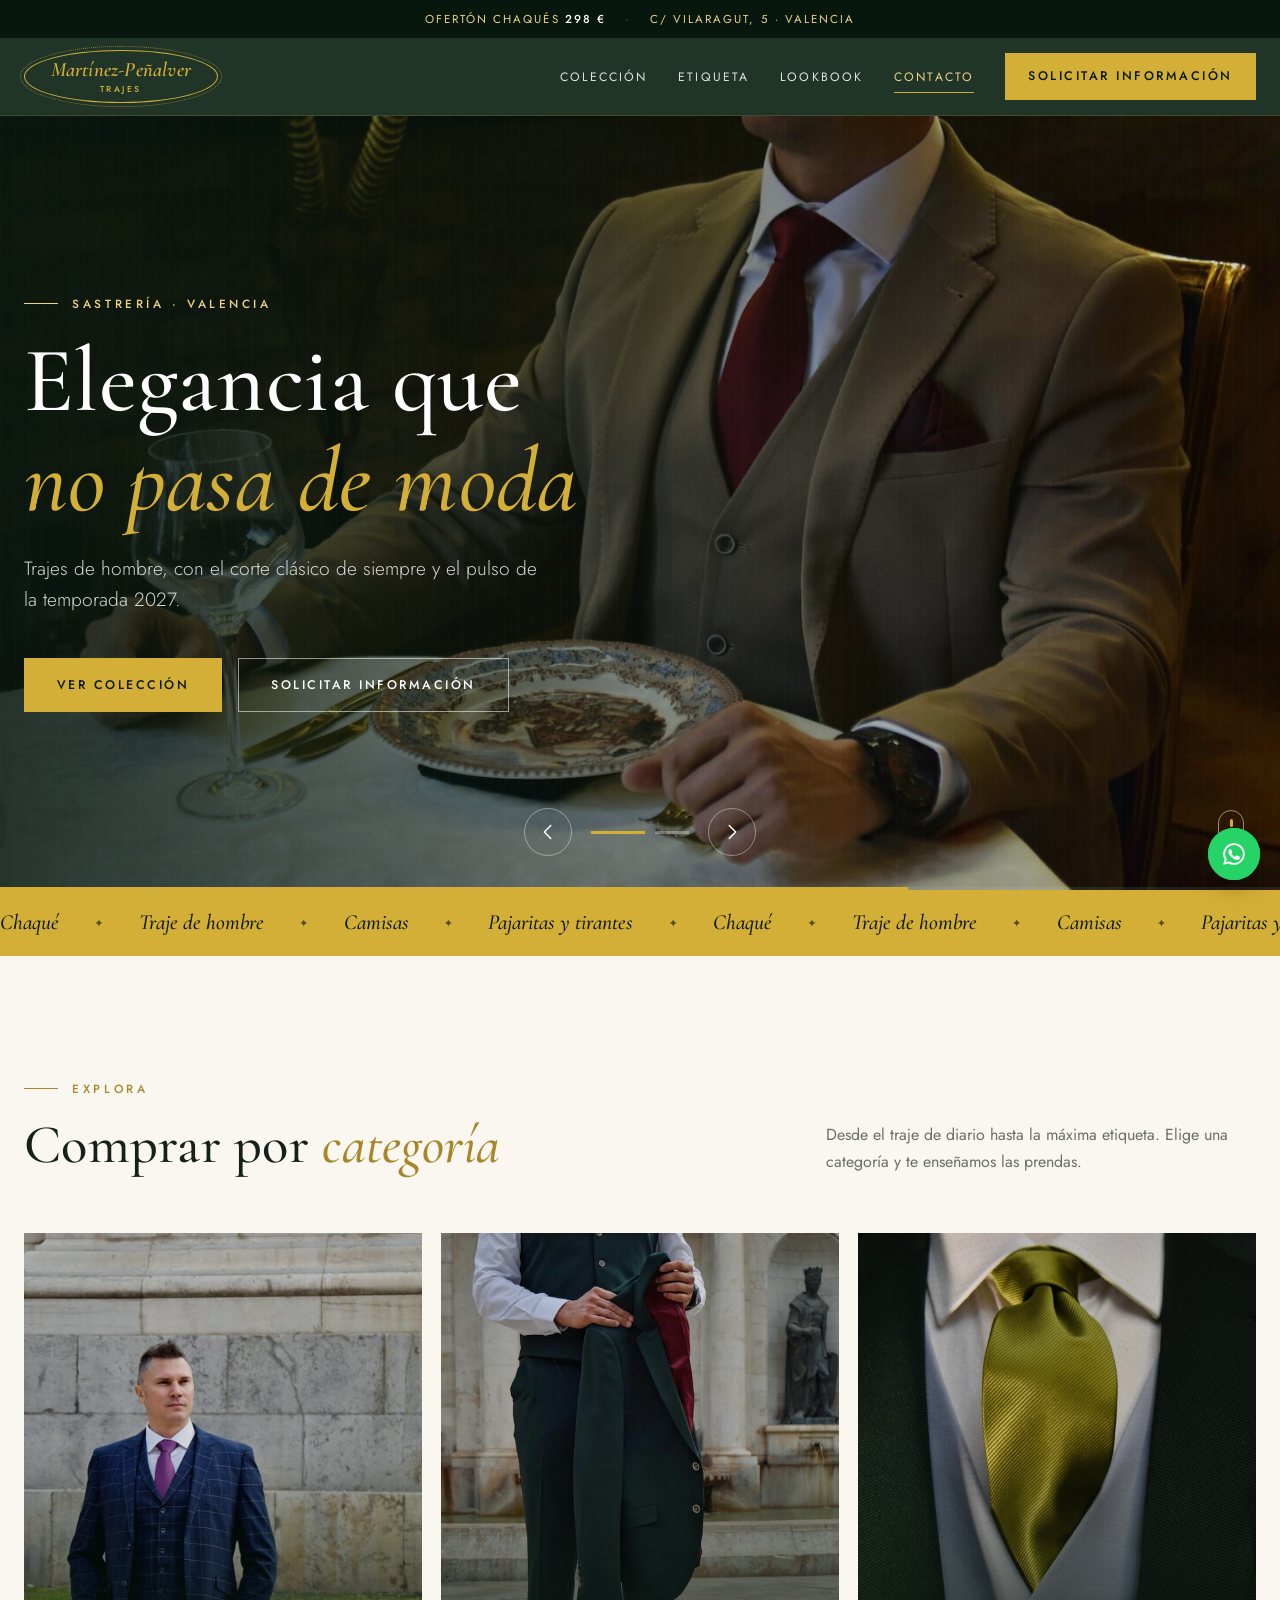
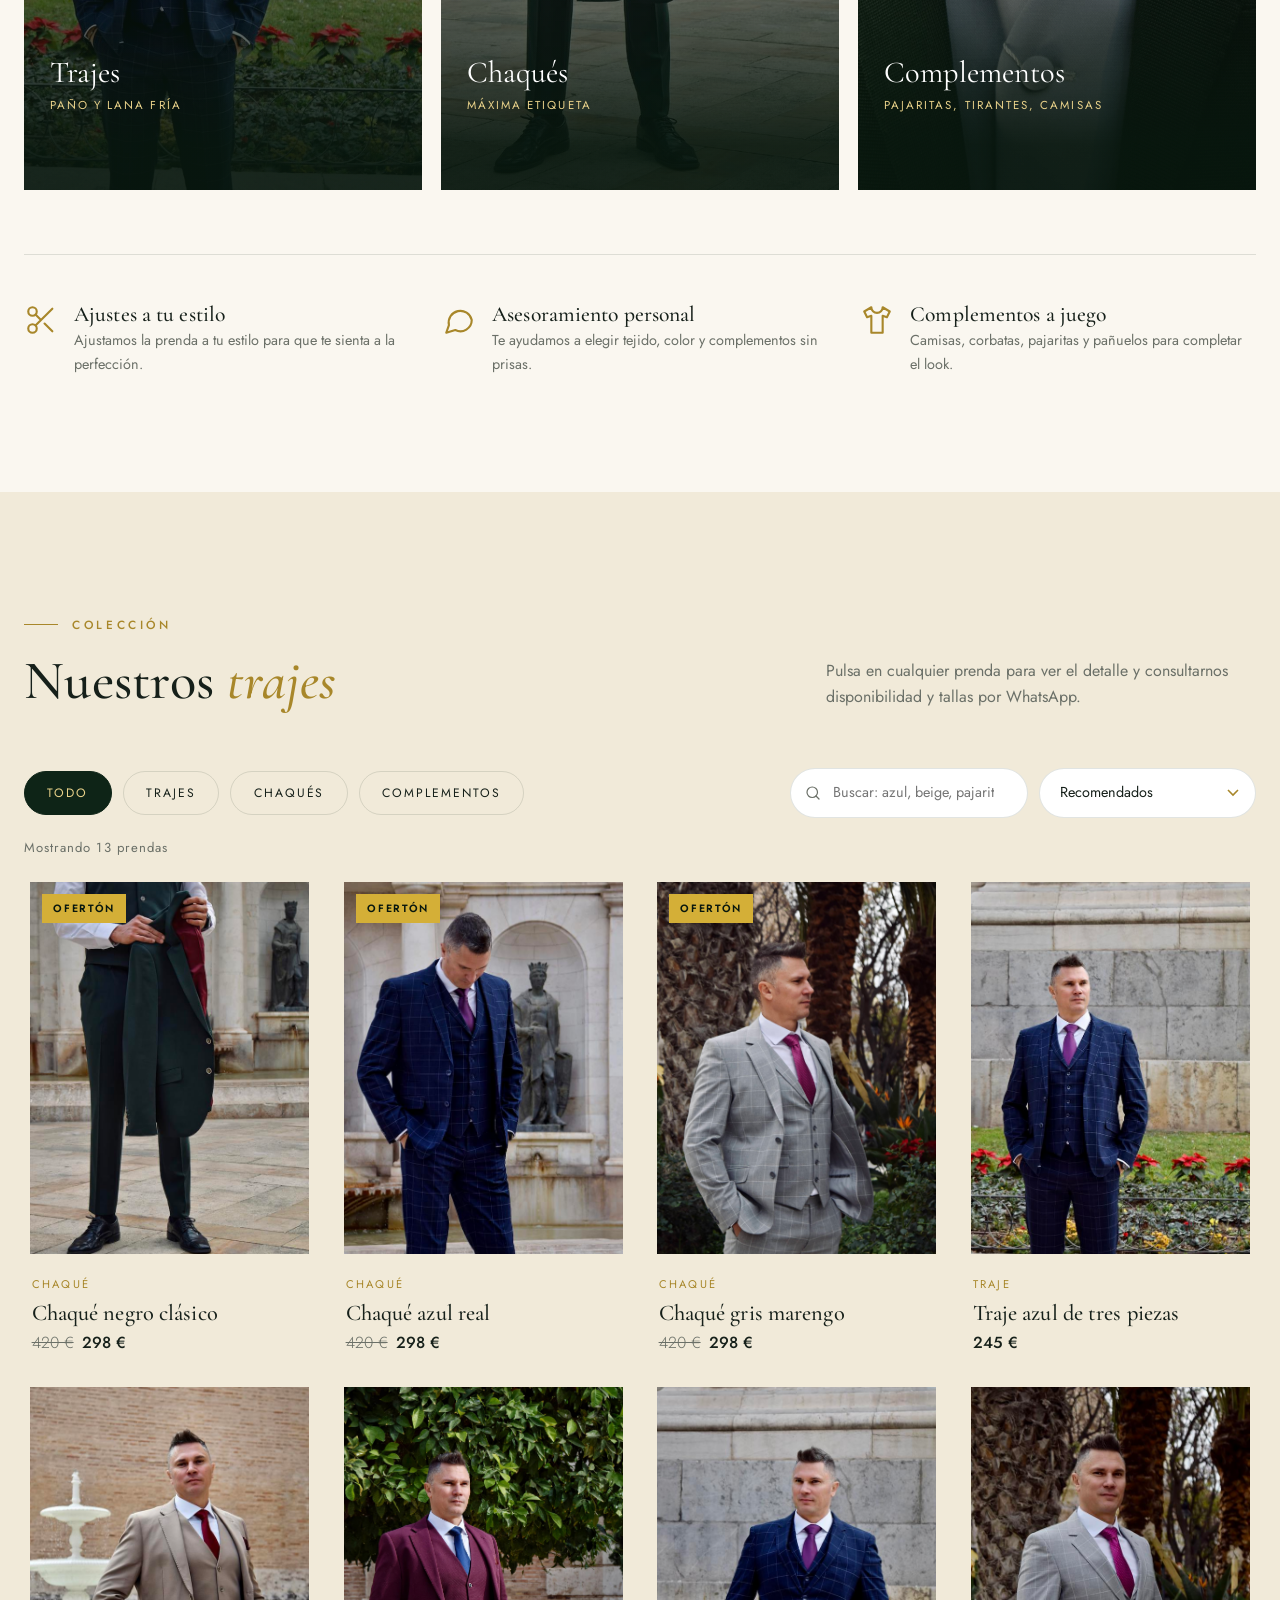
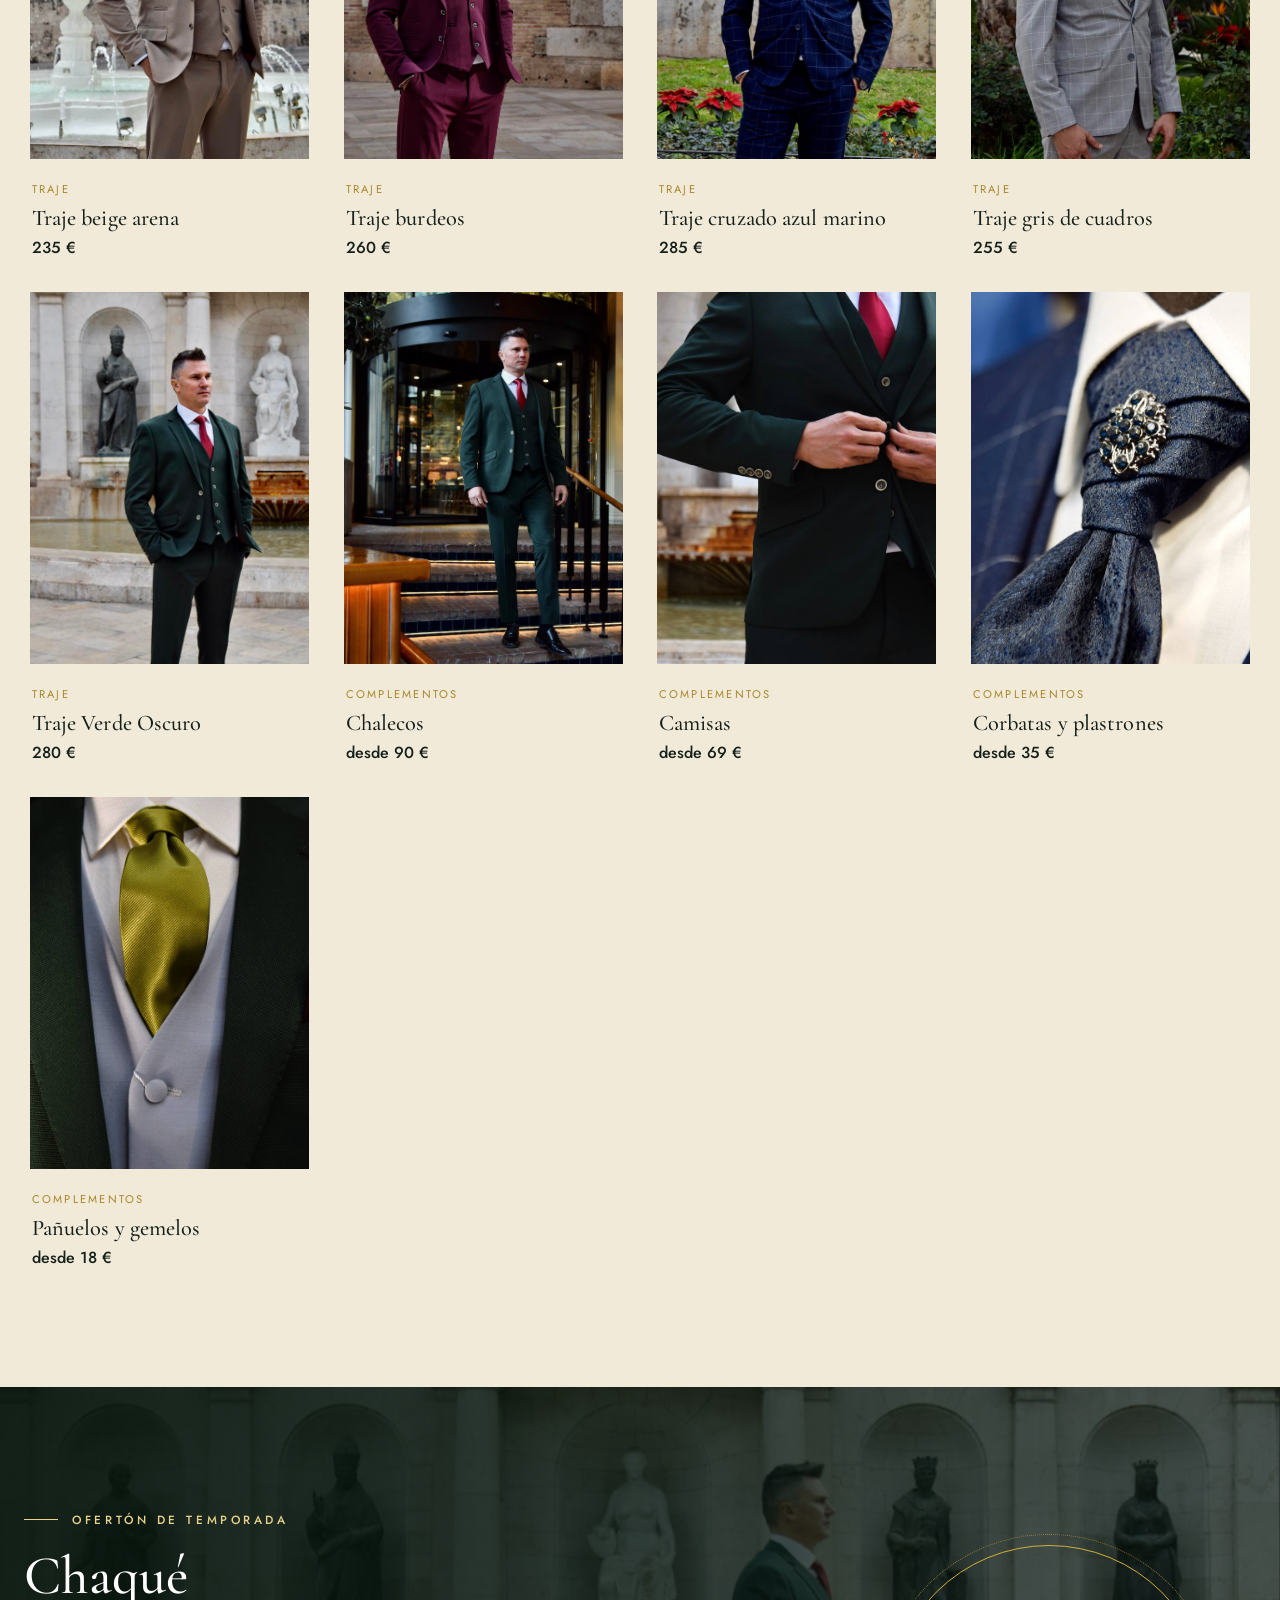
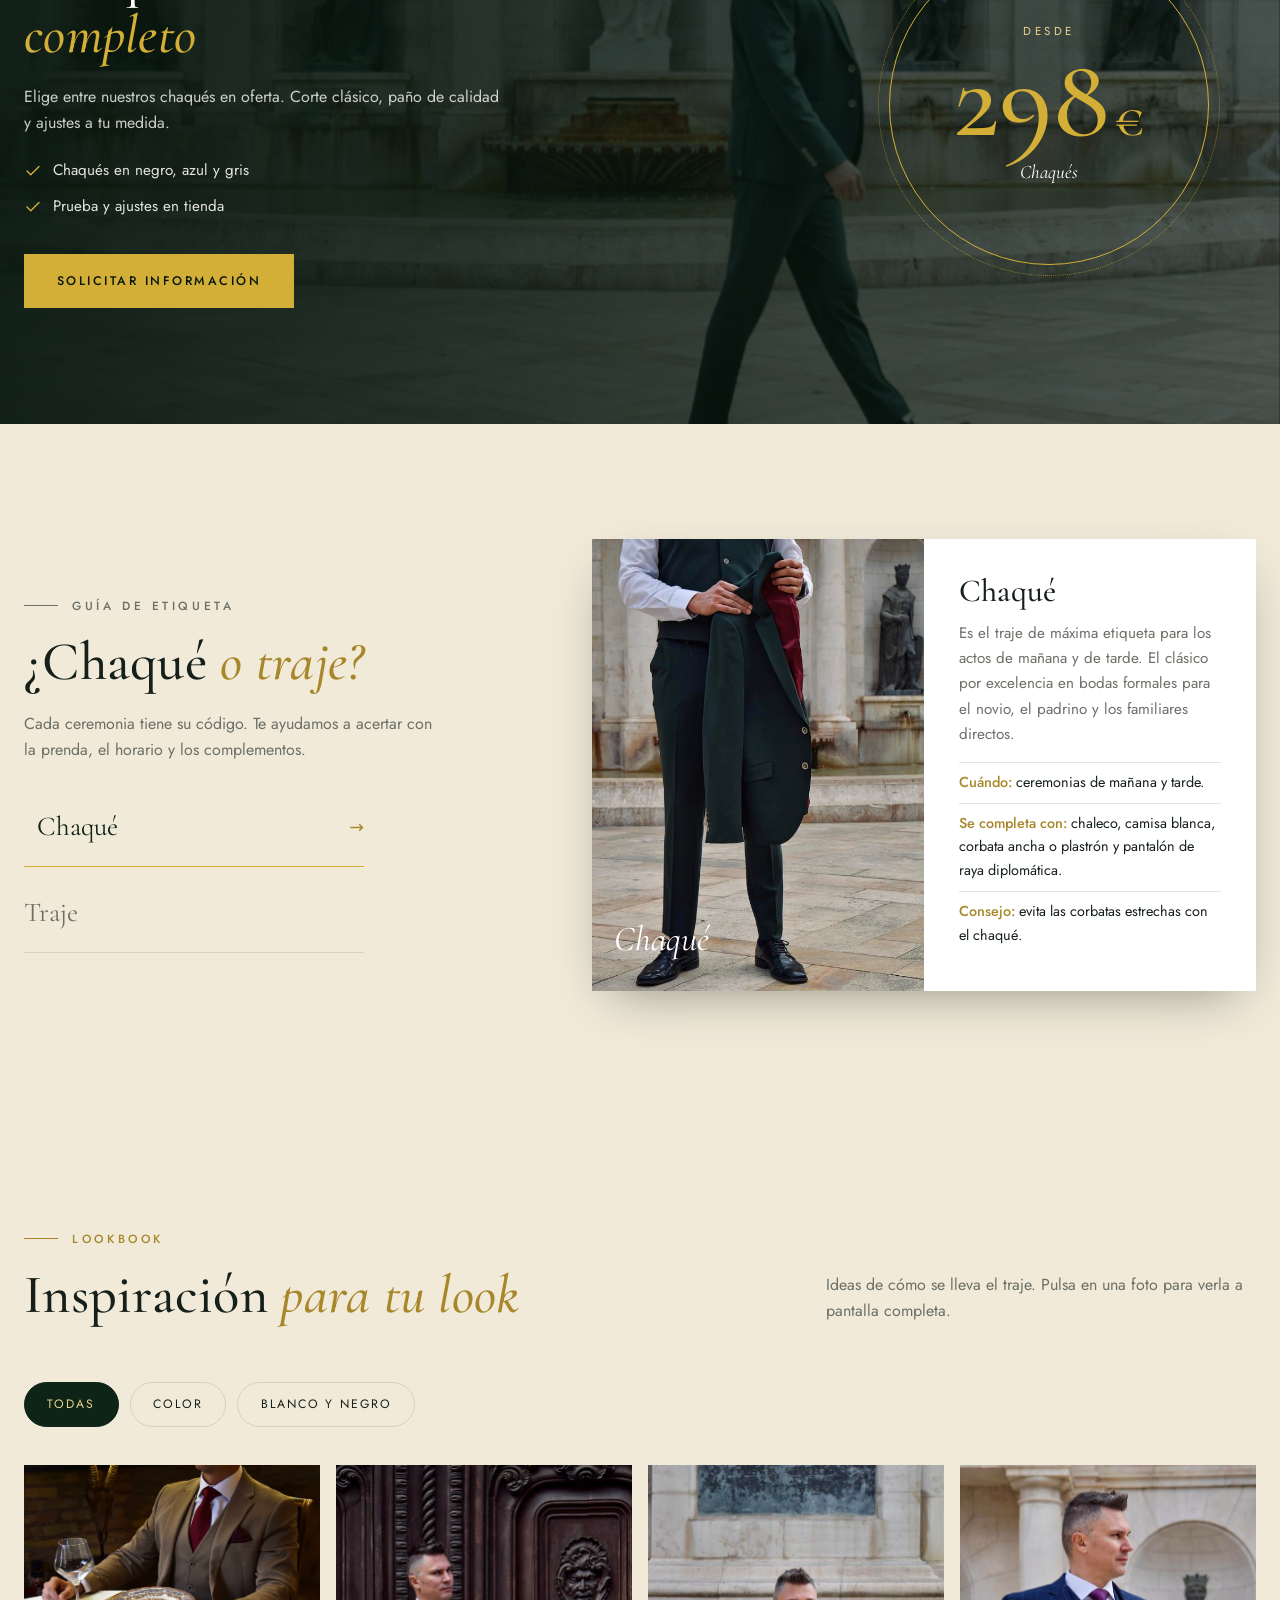
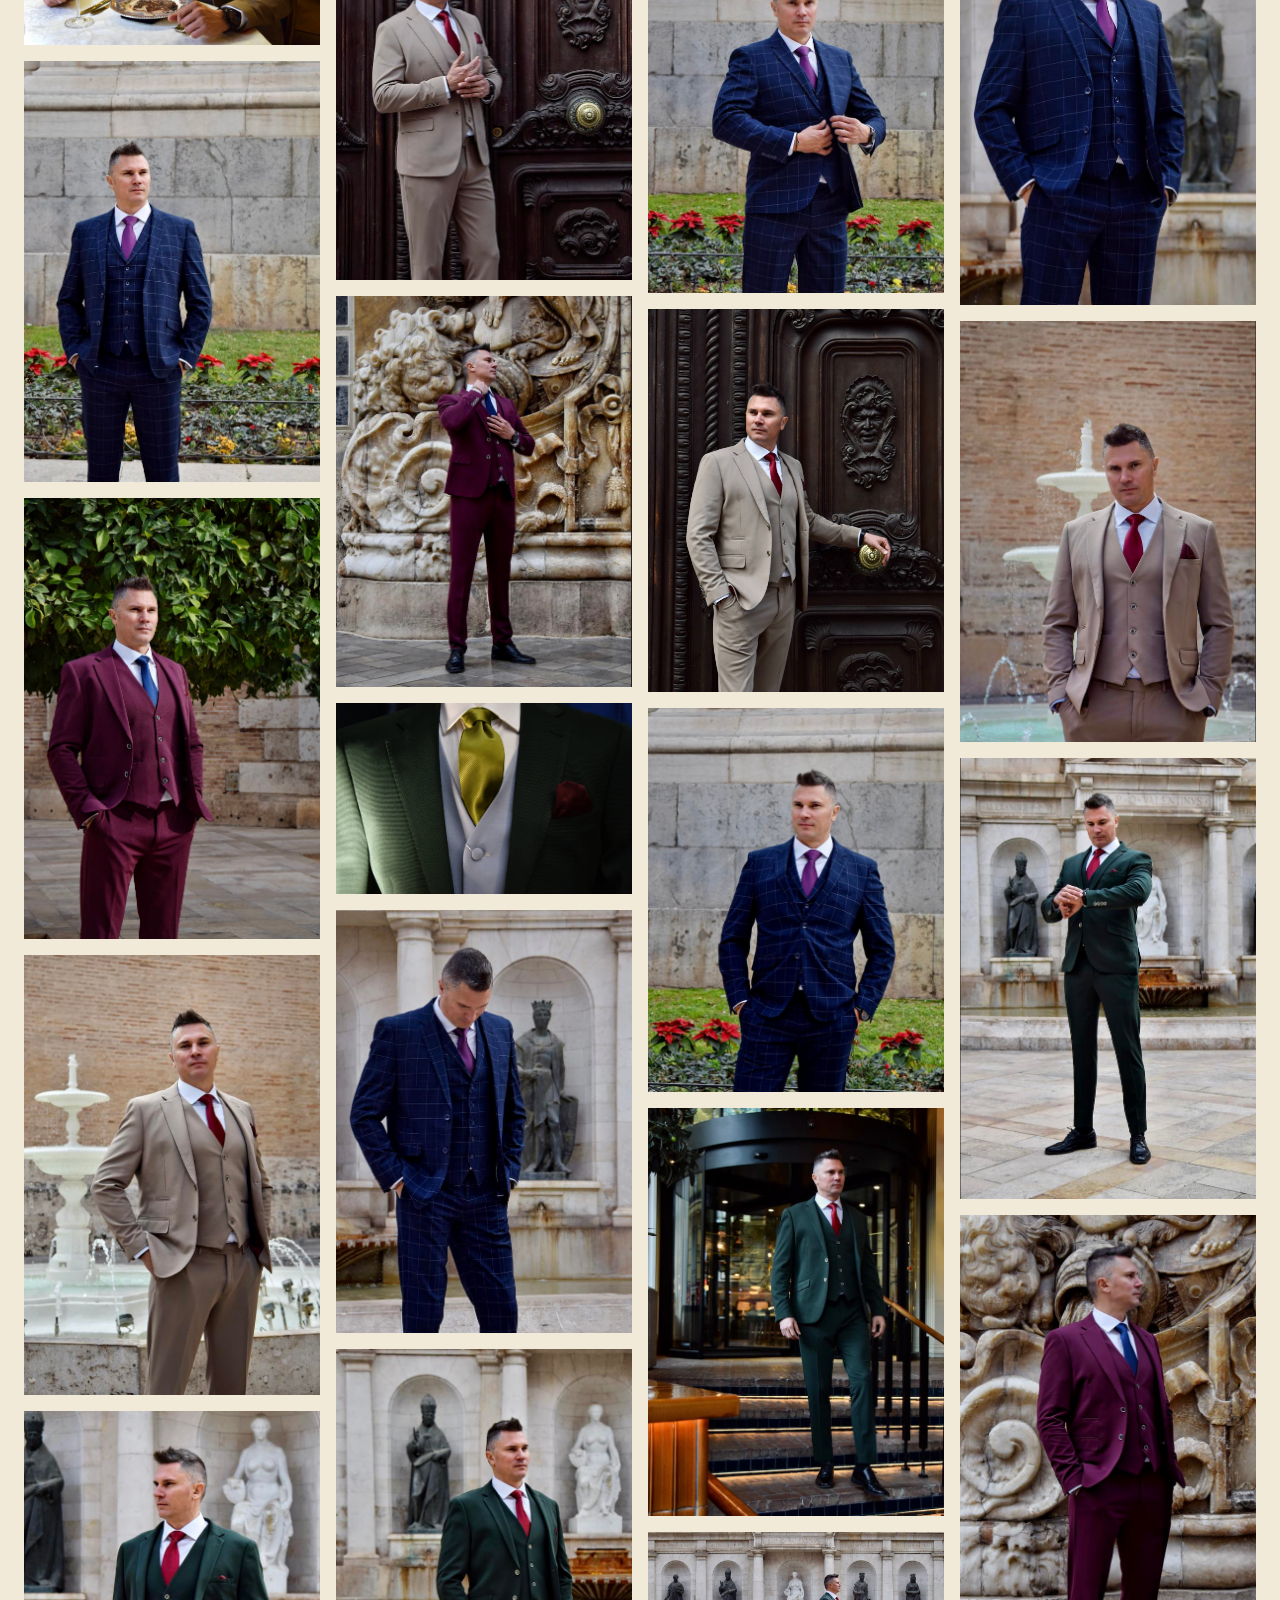
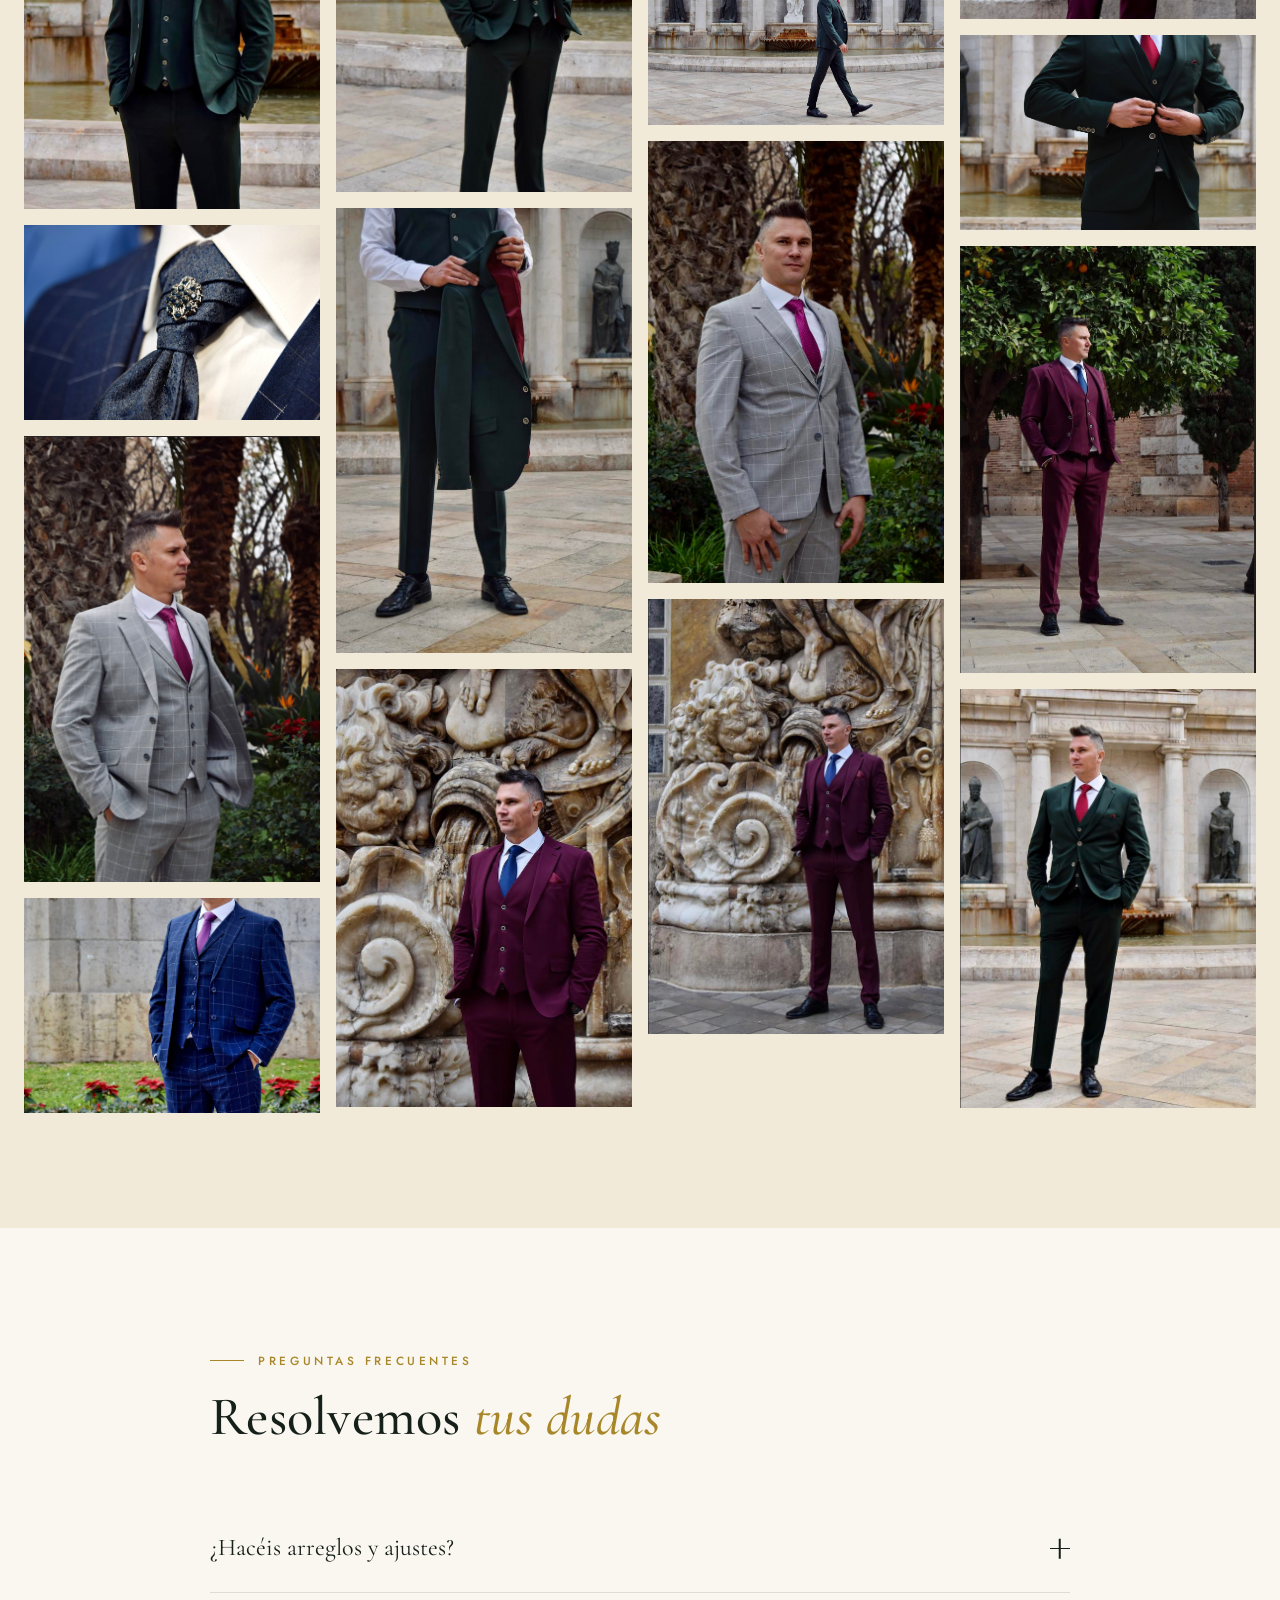
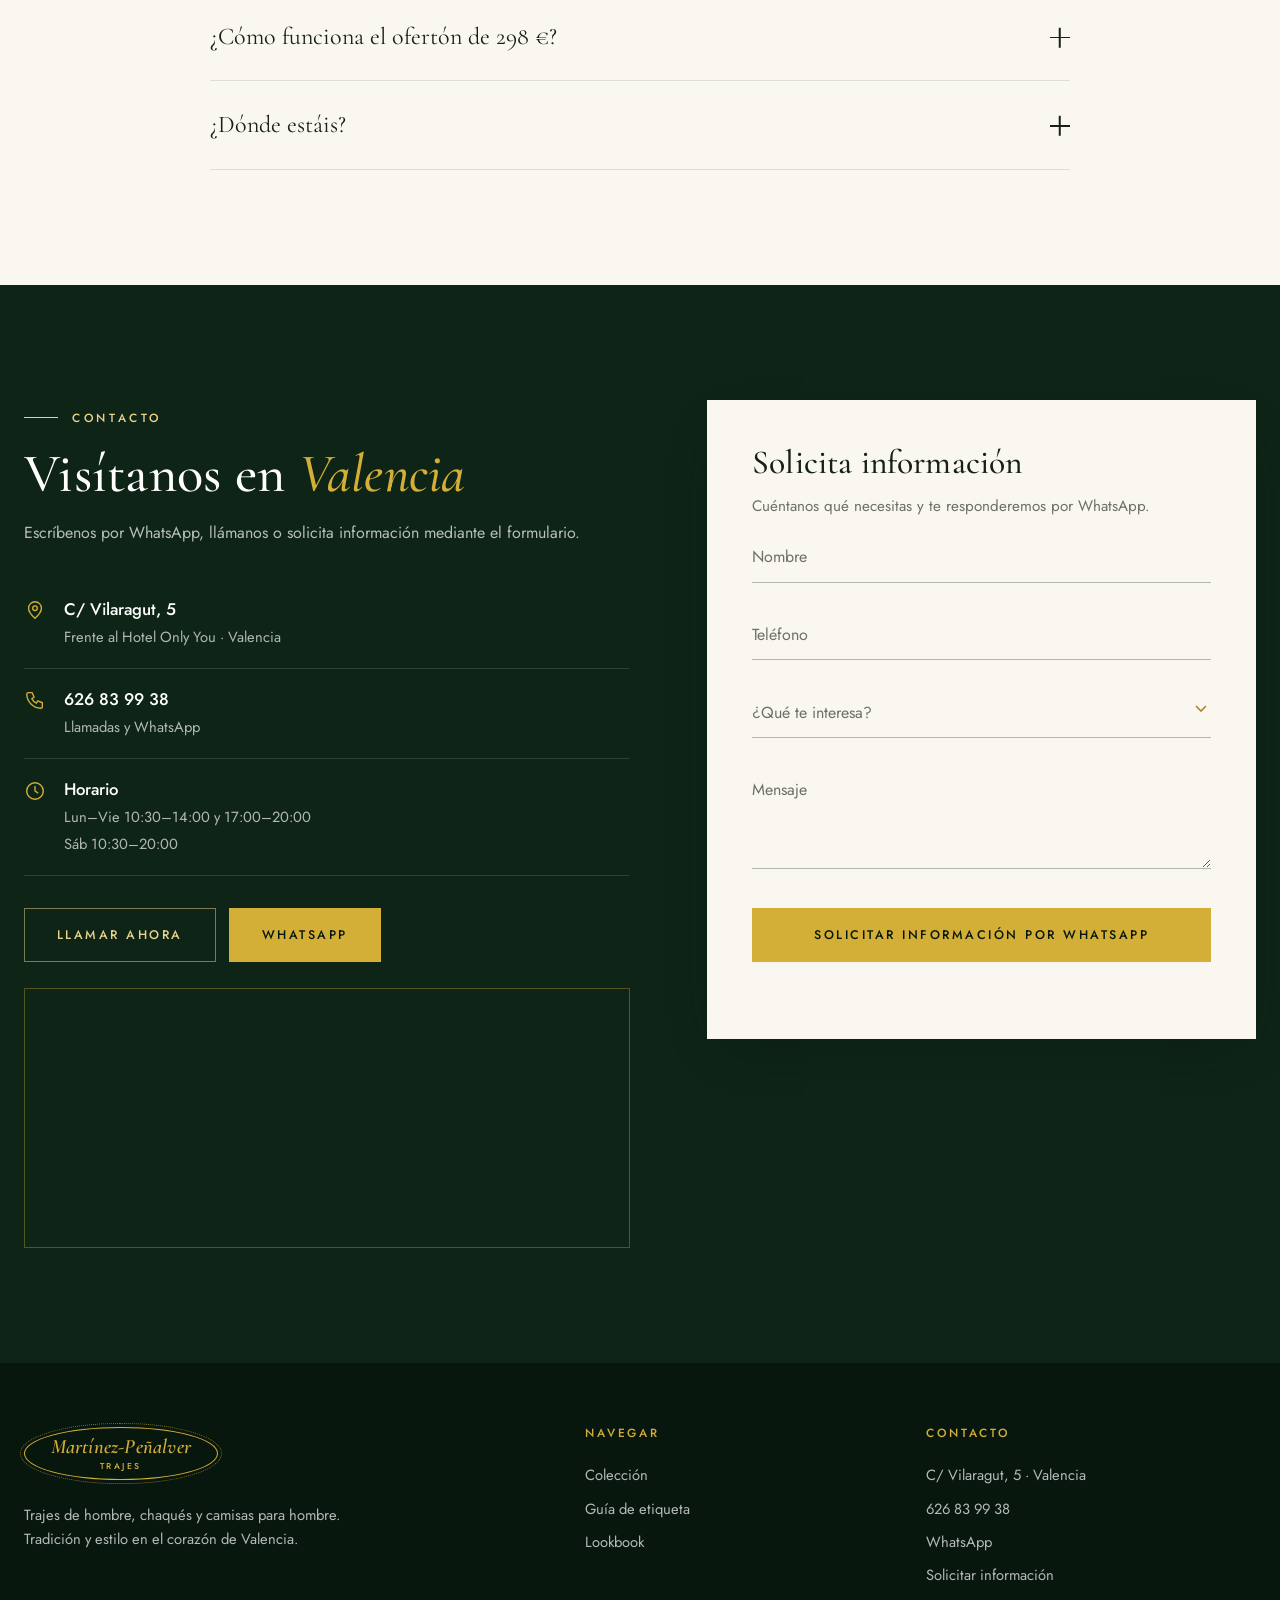
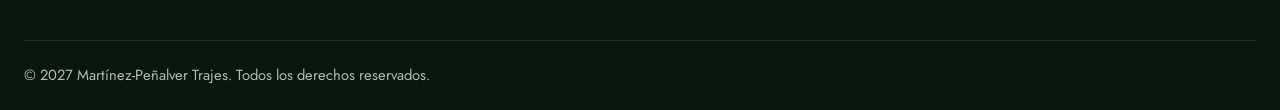
==== commit 520c3005: "Actualizacion 2 Se actualizan las fotos de la web, y se corrigen estilos, colores, descripciones, an" ====
--- a/index.html
+++ b/index.html
@@ -3,8 +3,8 @@
 <head>
   <meta charset="UTF-8">
   <meta name="viewport" content="width=device-width, initial-scale=1">
-  <title>Martínez-Peñalver · Trajes de paño y chaqués en Valencia</title>
-  <meta name="description" content="Martínez-Peñalver en Valencia: trajes de paño para hombre, chaqués, camisas y complementos para bodas y eventos.">
+  <title>Martínez-Peñalver · Trajes de hombre para toda ocasión</title>
+  <meta name="description" content="Martínez-Peñalver en Valencia: trajes de hombre, chaqués, camisas y complementos para bodas y eventos.">
   <meta name="theme-color" content="#0e2417">
   <script>document.documentElement.classList.add('js');</script>
   <link rel="preconnect" href="https://fonts.googleapis.com">
@@ -76,7 +76,7 @@
           <div class="container slide-content">
             <p class="eyebrow" data-anim>Sastrería · Valencia</p>
             <h1 data-anim>Elegancia que<br><em>no pasa de moda</em></h1>
-            <p class="lead" data-anim>Trajes de paño para hombre, con el corte clásico de siempre y el pulso de la temporada 2027.</p>
+            <p class="lead" data-anim>Trajes de hombre, con el corte clásico de siempre y el pulso de la temporada 2027.</p>
             <div class="actions" data-anim>
               <a href="#coleccion" class="btn btn-gold">Ver colección</a>
               <a href="#contacto" class="btn btn-ghost">Solicitar información</a>
@@ -123,9 +123,9 @@
     <!-- Cinta -->
     <div class="marquee" aria-hidden="true">
       <div class="marquee-track">
-        <span>Chaqué</span><i>✦</i><span>Traje de paño</span><i>✦</i><span>Camisas</span><i>✦</i><span>Pajaritas y tirantes</span><i>✦</i>
-        <span>Chaqué</span><i>✦</i><span>Traje de paño</span><i>✦</i><span>Camisas</span><i>✦</i><span>Pajaritas y tirantes</span><i>✦</i>
-        <span>Chaqué</span><i>✦</i><span>Traje de paño</span><i>✦</i><span>Camisas</span><i>✦</i><span>Pajaritas y tirantes</span><i>✦</i>
+        <span>Chaqué</span><i>✦</i><span>Traje de hombre</span><i>✦</i><span>Camisas</span><i>✦</i><span>Pajaritas y tirantes</span><i>✦</i>
+        <span>Chaqué</span><i>✦</i><span>Traje de hombre</span><i>✦</i><span>Camisas</span><i>✦</i><span>Pajaritas y tirantes</span><i>✦</i>
+        <span>Chaqué</span><i>✦</i><span>Traje de hombre</span><i>✦</i><span>Camisas</span><i>✦</i><span>Pajaritas y tirantes</span><i>✦</i>
       </div>
     </div>
 
@@ -345,7 +345,7 @@
           <div class="panel" id="panel-traje" role="tabpanel">
             <div class="panel-media" data-bg="guia-traje"><span>Traje</span></div>
             <div class="panel-body">
-              <h3>Traje de paño</h3>
+              <h3>Traje de hombre</h3>
               <p>La opción más versátil para bodas civiles, invitados y eventos. Hoy se atreve con colores más allá del azul marino, el negro y el gris.</p>
               <ul>
                 <li><b>Cuándo:</b> bodas, comuniones, celebraciones y trabajo.</li>
@@ -518,7 +518,7 @@
         <a href="#inicio" class="logo logo-footer">
           <span class="logo-oval"><b>Martínez-Peñalver</b><small>Trajes</small></span>
         </a>
-        <p>Trajes de paño, chaqués y camisas para hombre. Tradición y estilo en el corazón de Valencia.</p>
+        <p>Trajes de hombre, chaqués y camisas para hombre. Tradición y estilo en el corazón de Valencia.</p>
       </div>
       <div>
         <h4>Navegar</h4>
--- a/styles.css
+++ b/styles.css
@@ -36,7 +36,7 @@
   background: var(--ivory);
   line-height: 1.65;
   -webkit-font-smoothing: antialiased;
-  overflow-x: hidden;
+  /*overflow-x: hidden;*/
 }
 img { max-width: 100%; display: block; }
 a { color: inherit; text-decoration: none; }
@@ -538,7 +538,9 @@
   .nav a:not(.btn) { width: 100%; padding: .65rem 0; line-height: 1.15; }
   .offer-inner, .guide, .contact { grid-template-columns: 1fr; }
   .offer-price { order: -1; width: 240px; }
-  .panel { grid-template-columns: 1fr; grid-template-rows: 200px 1fr; }
+  .panel { grid-template-columns: 1fr; grid-template-rows: auto 1fr; }
+  .panel-media { min-height: 0; height: clamp(240px, 58vw, 380px); }
+  .panel-body { padding: 1.8rem 1.6rem 2rem; }
   
   
   
@@ -566,6 +568,14 @@
   .grid { grid-template-columns: repeat(2, 1fr); gap: 1.4rem .8rem; }
   .card-info h3 { font-size: 1.15rem; }
   .quick { display: none; }
+
+  .panel-media { height: 280px; padding: 1.1rem; }
+  .panel-media span { font-size: 1.9rem; }
+  .panel-body { padding: 1.6rem 1.3rem 1.8rem; }
+  .panel-body h3 { font-size: 1.7rem; }
+  .guide-intro p { max-width: none; }
+  .tabs { max-width: none; }
+  .tab { font-size: 1.5rem; }
   
   
   .section-head-row { flex-direction: column; align-items: flex-start; }
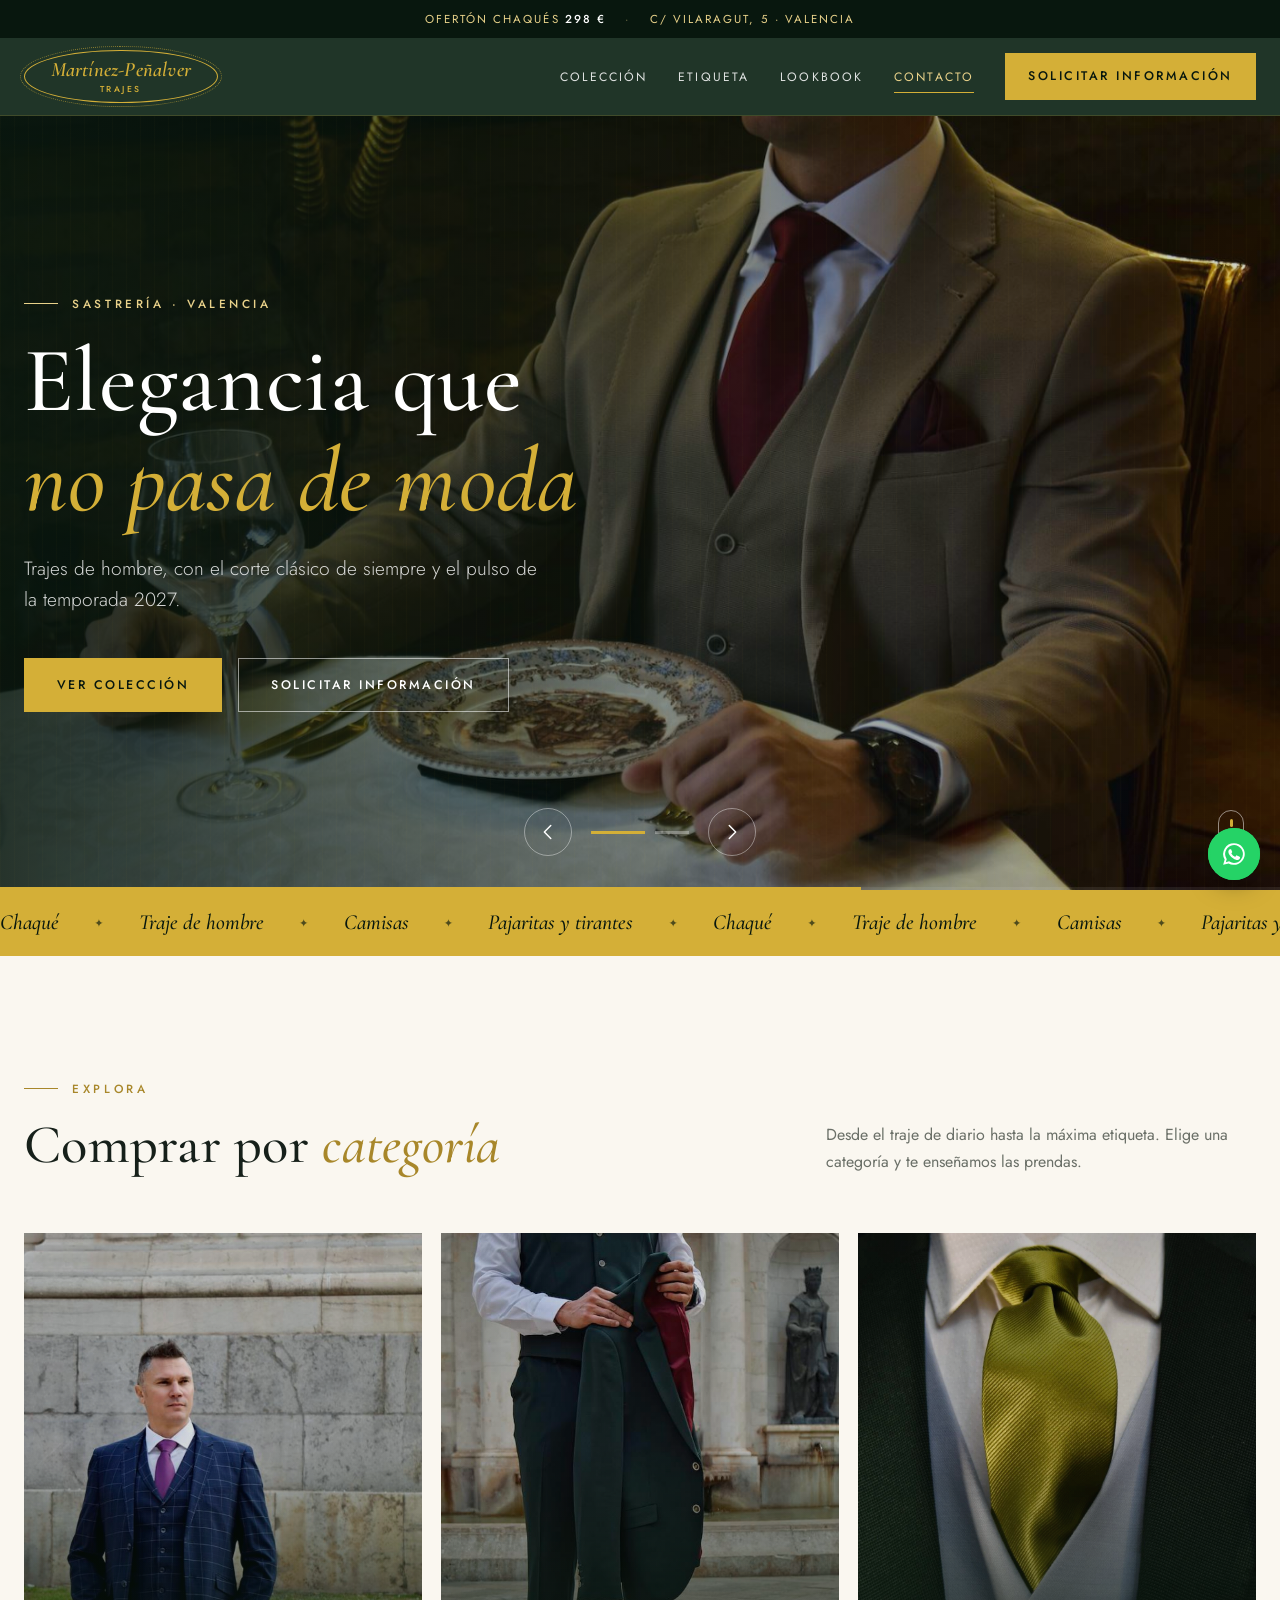
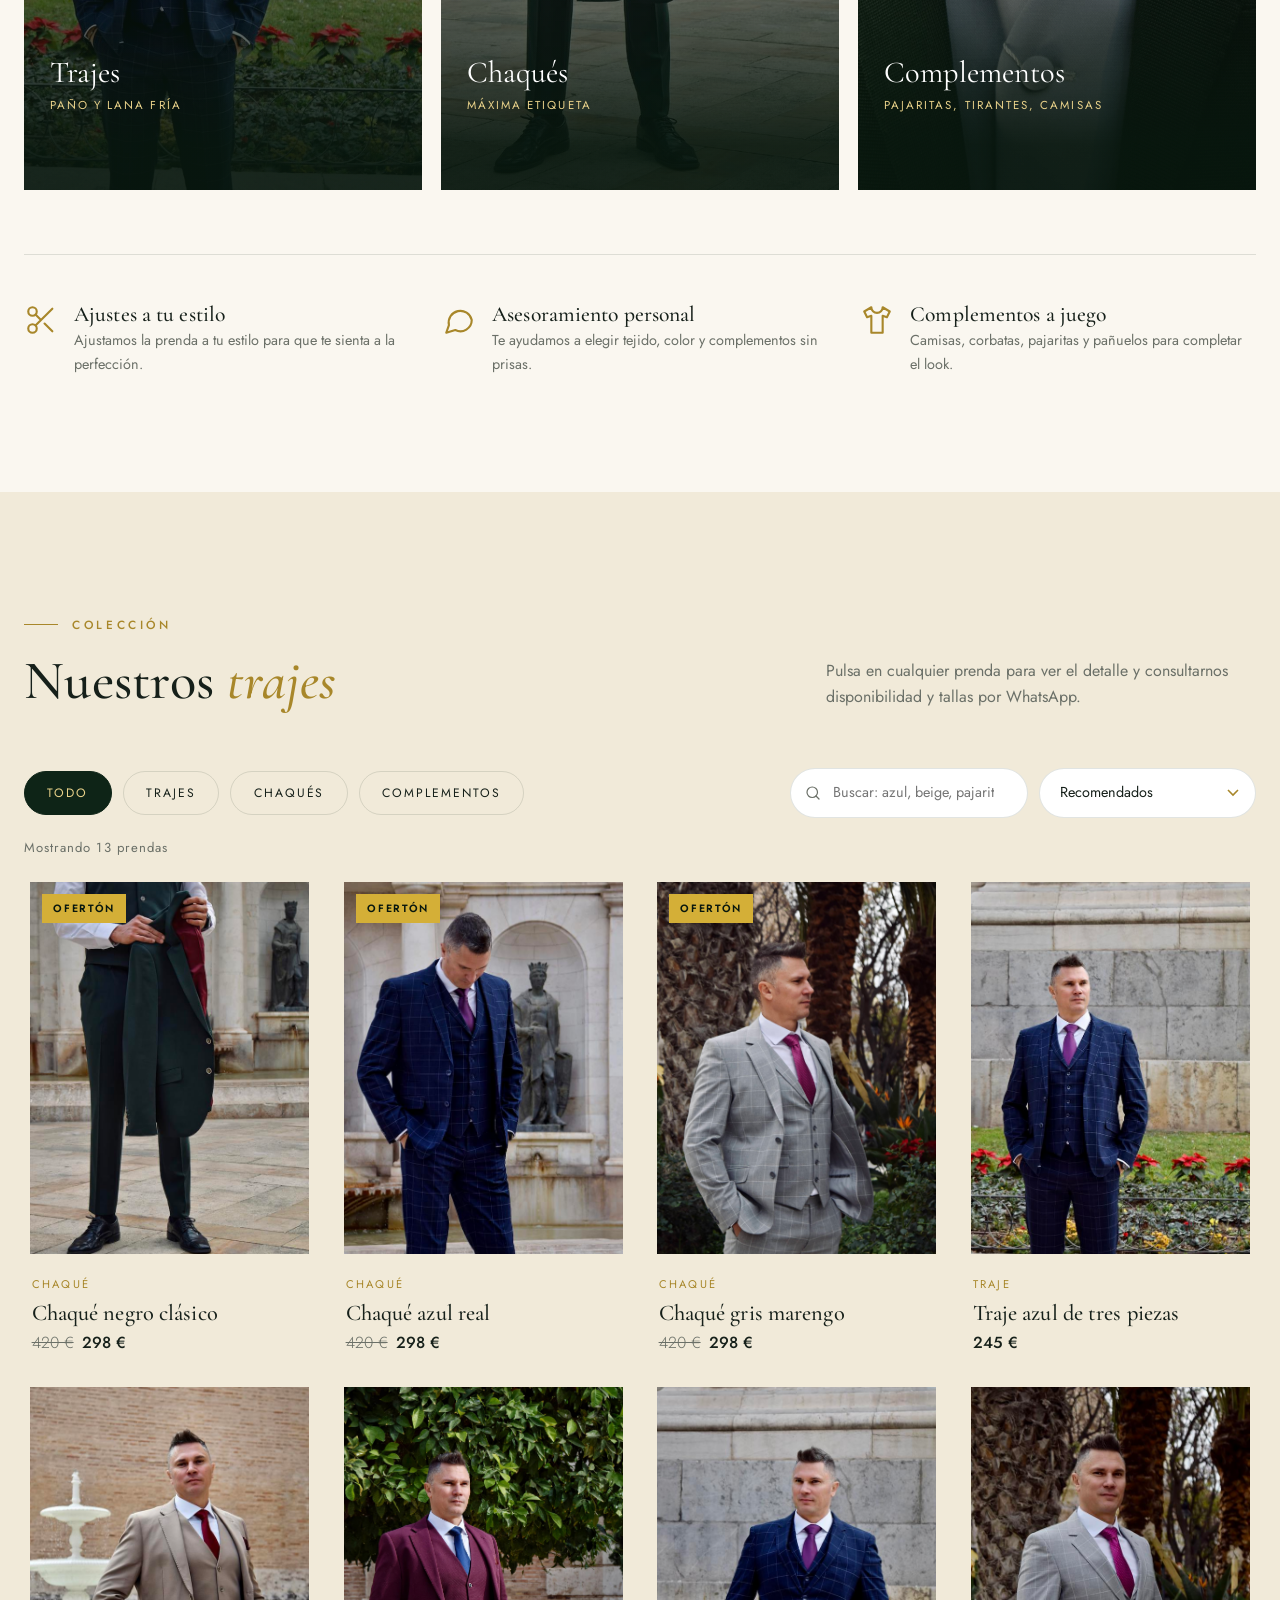
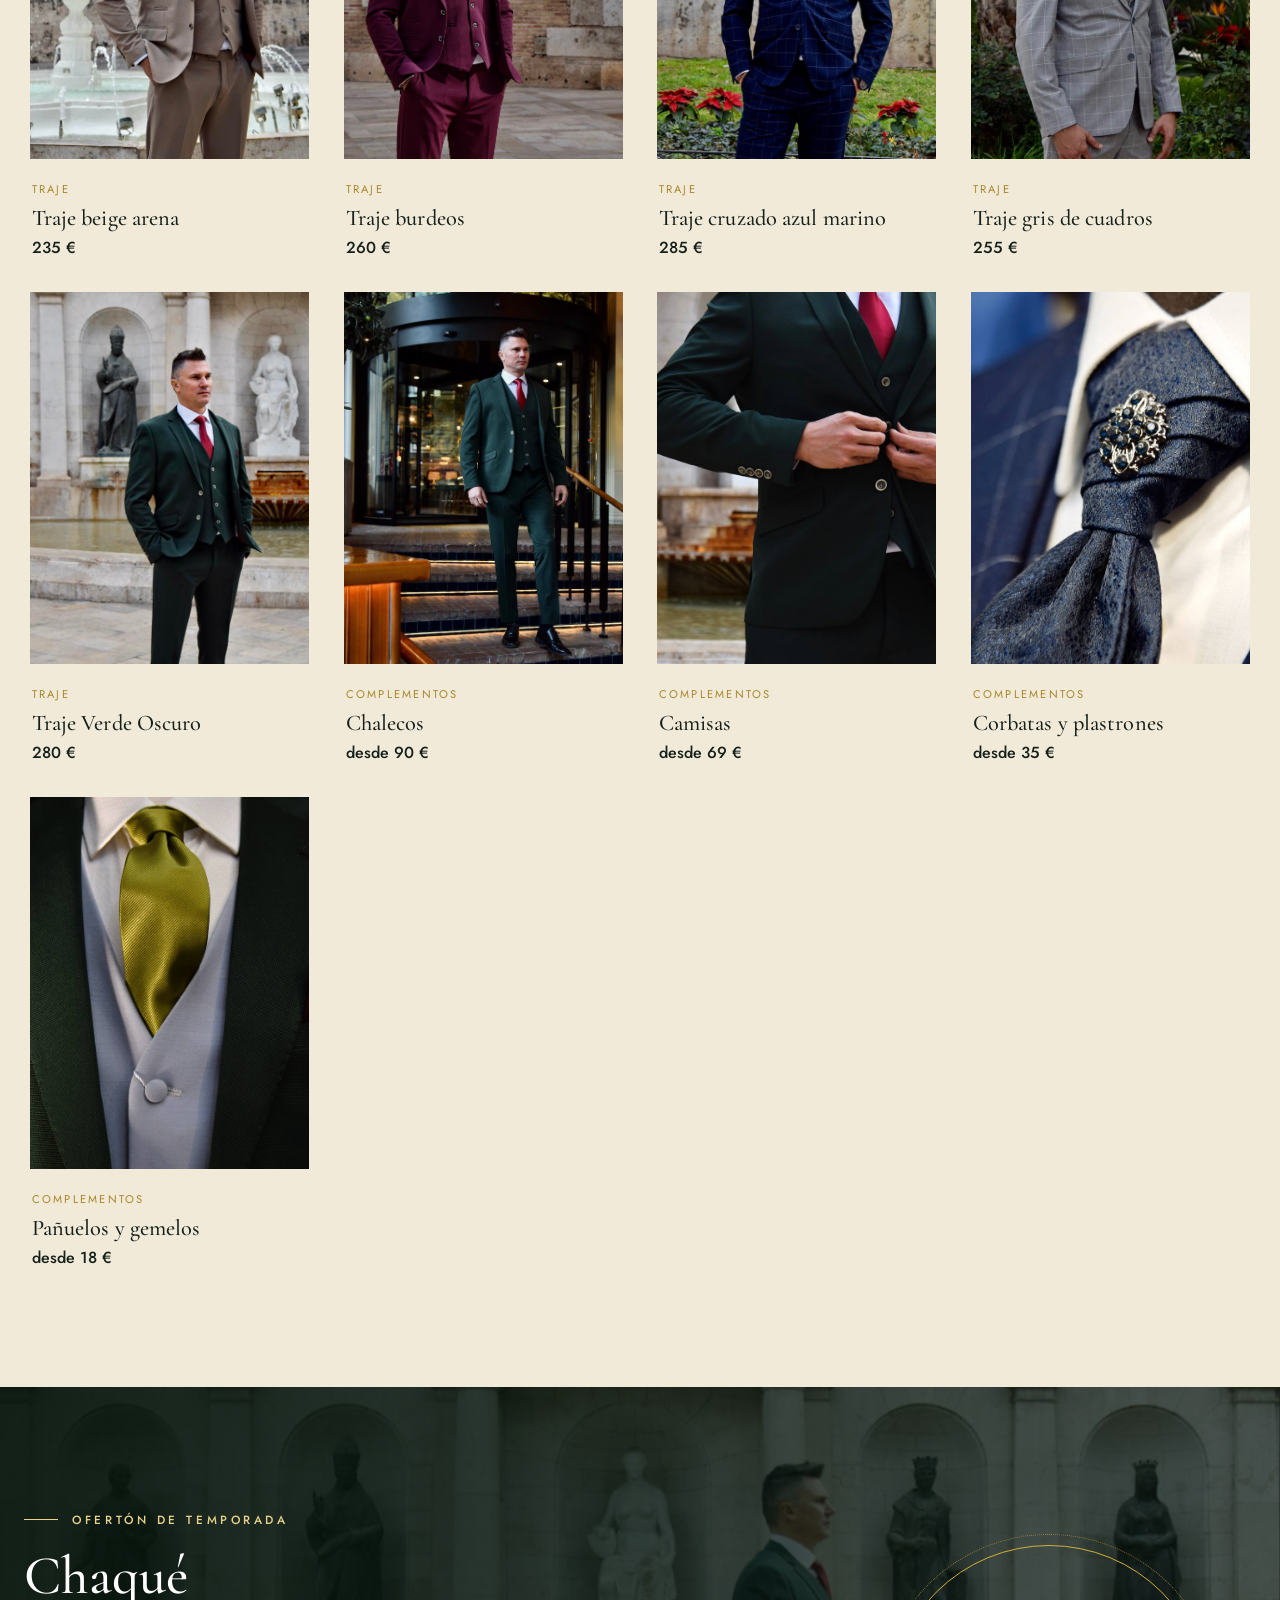
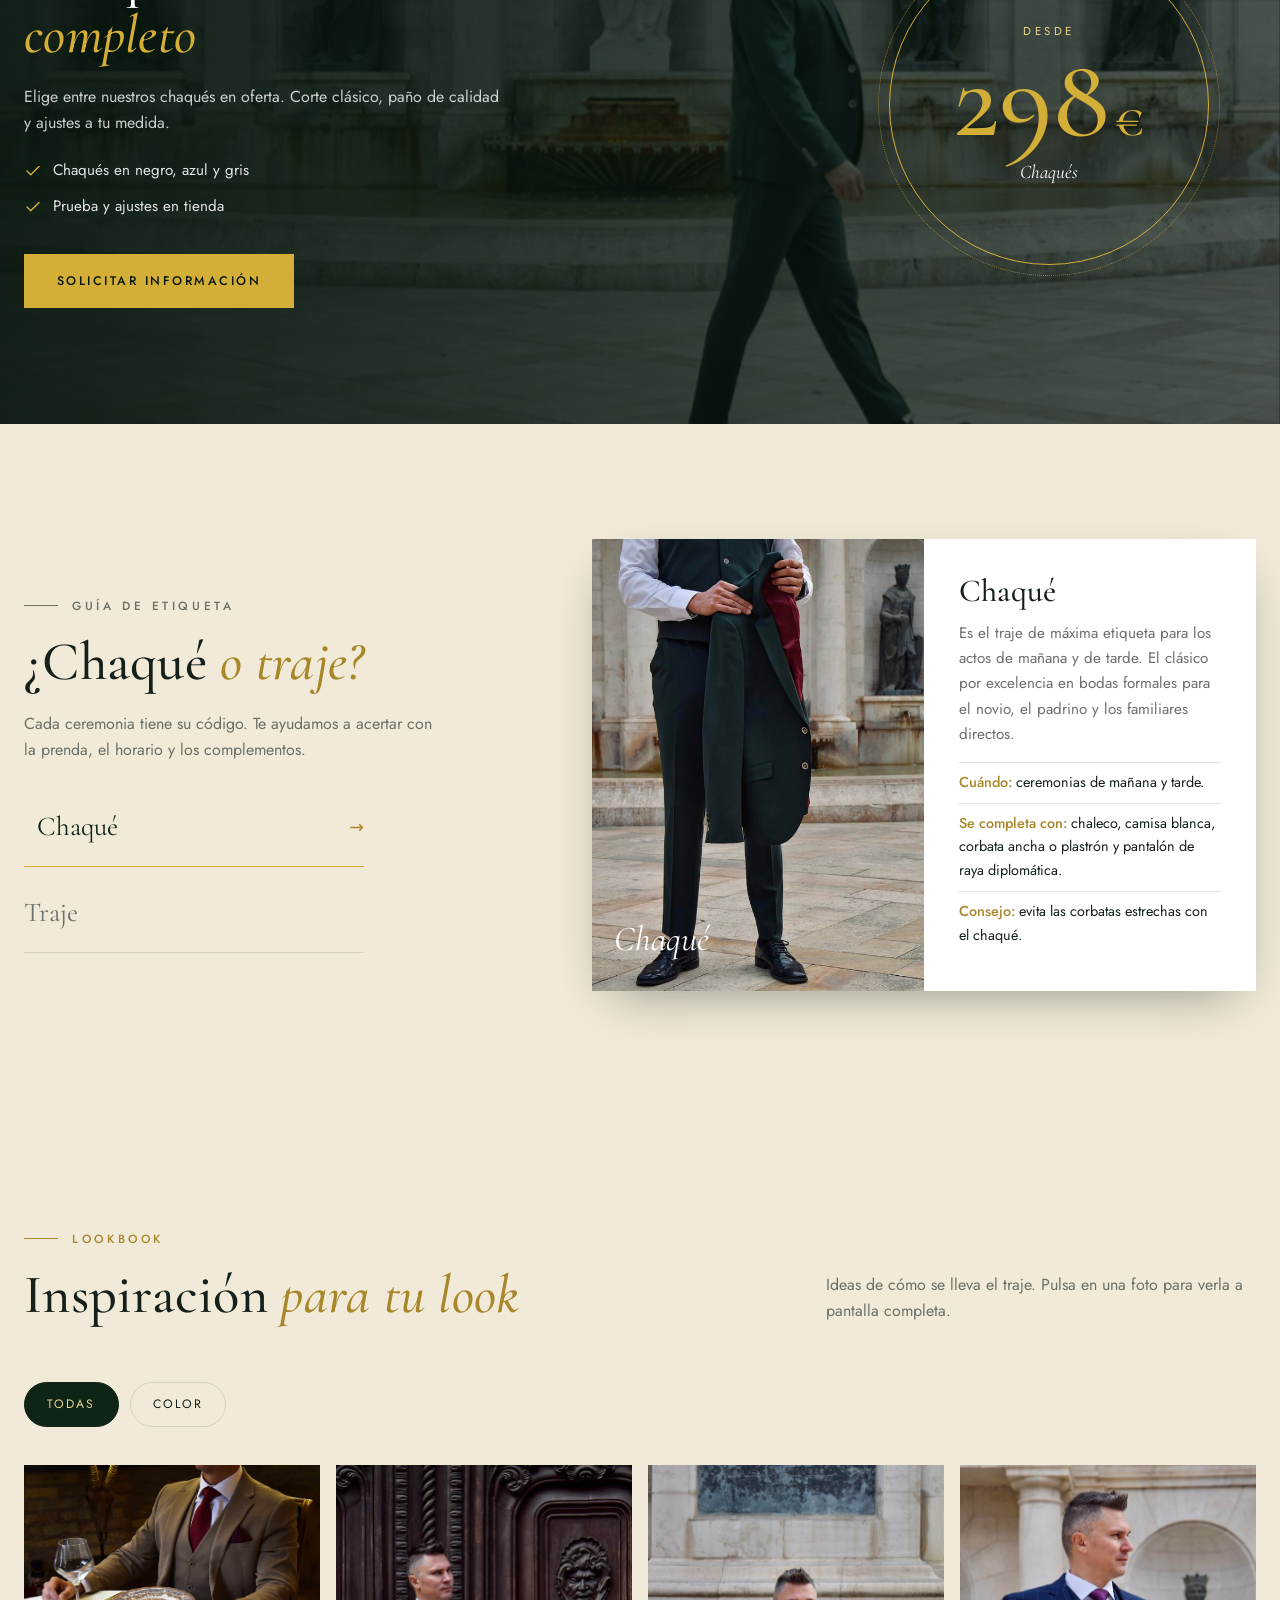
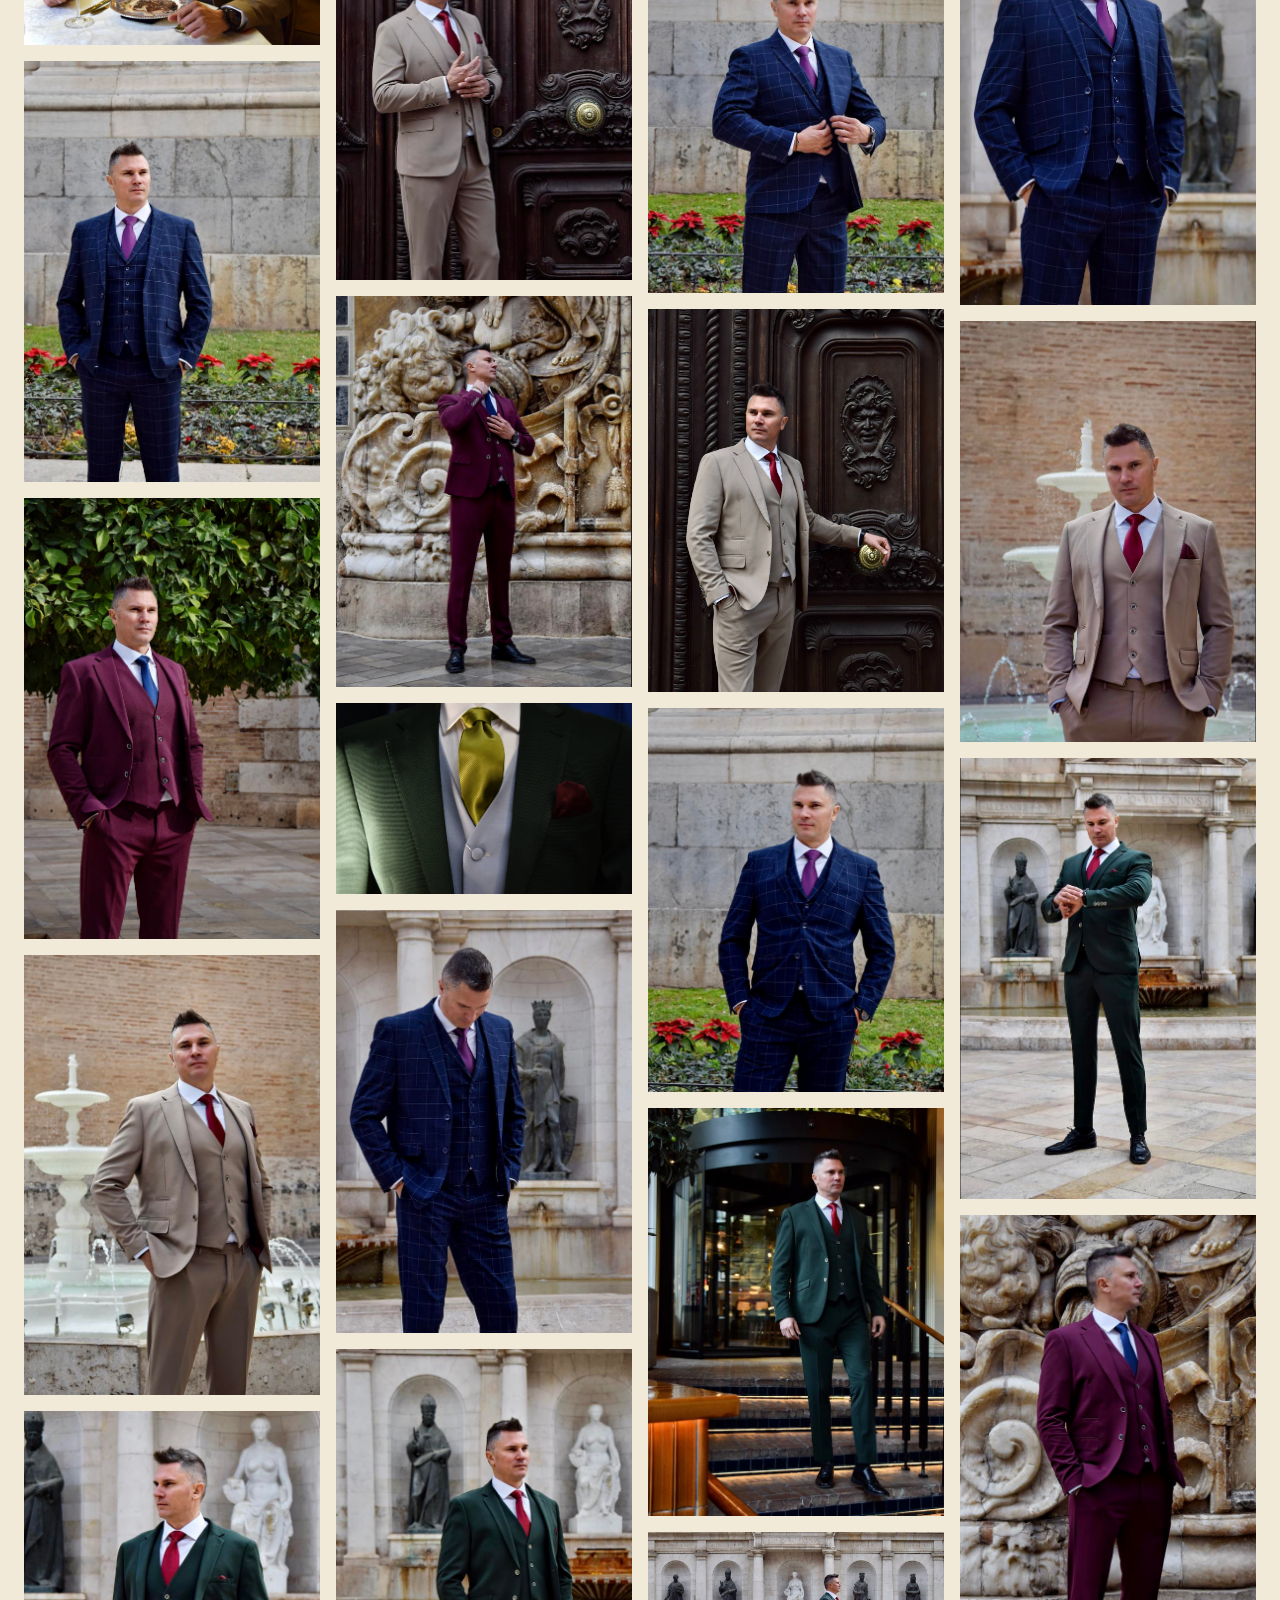
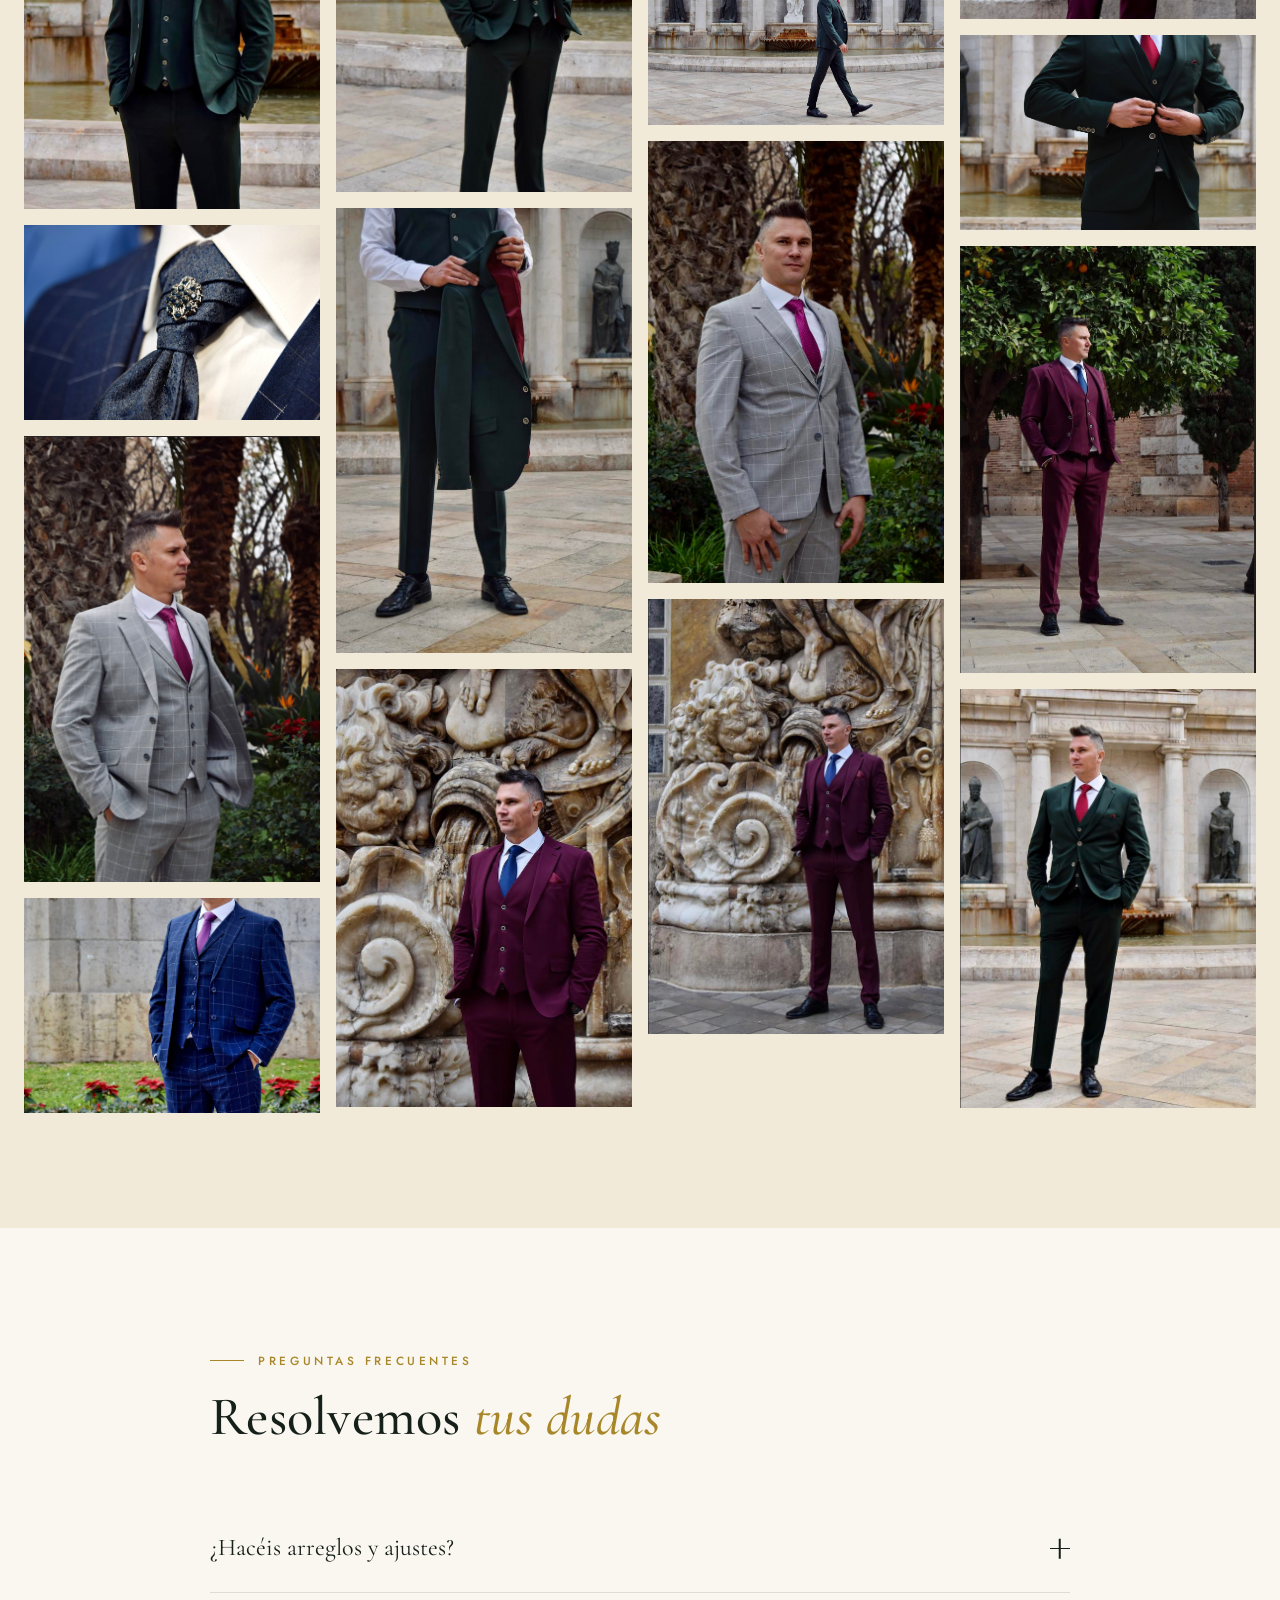
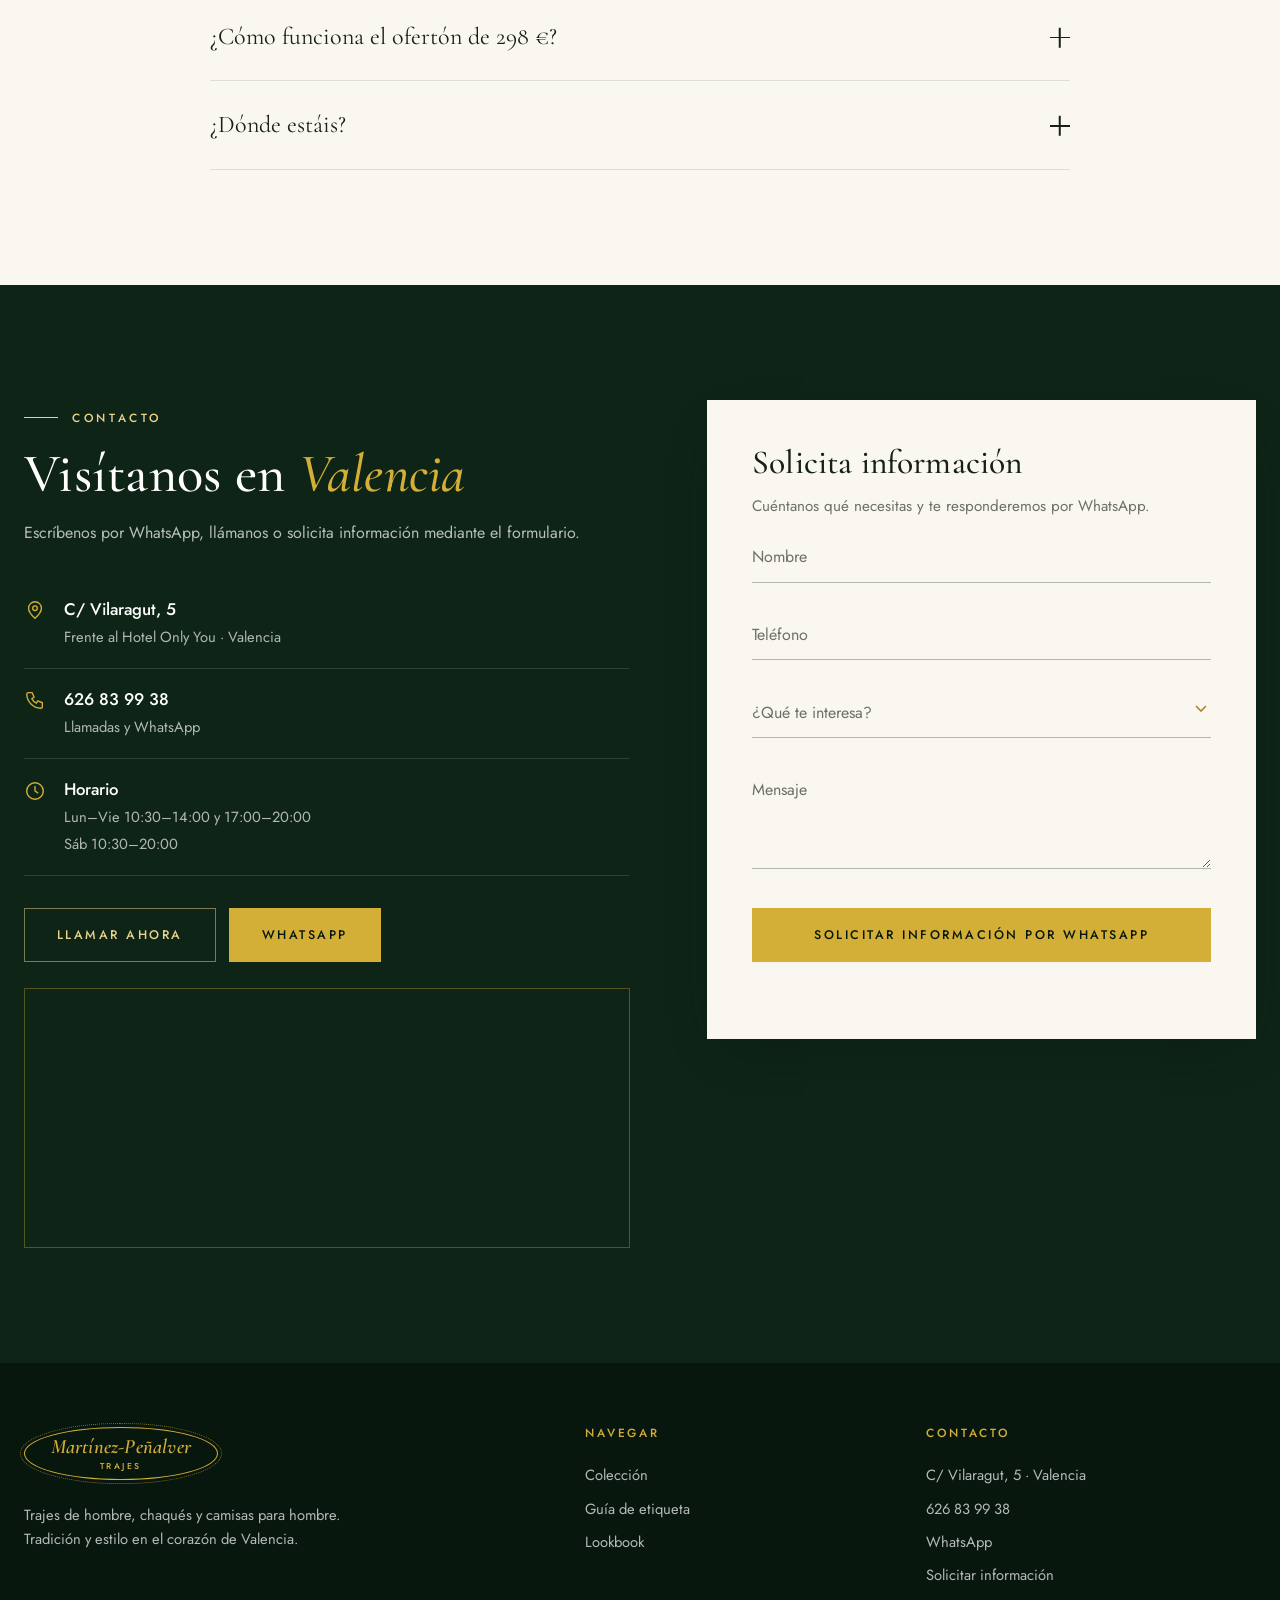
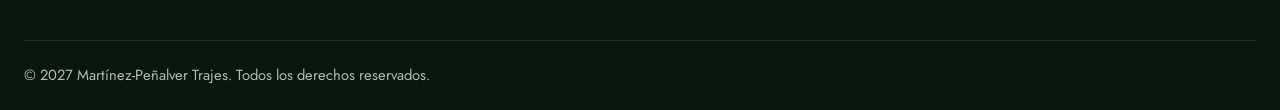
==== commit 1168876e: "ajuste se elimina boton" ====
--- a/index.html
+++ b/index.html
@@ -404,7 +404,7 @@
         <div class="filters reveal" id="lookFilters">
           <button class="chip active" data-look="all">Todas</button>
           <button class="chip" data-look="color">Color</button>
-          <button class="chip" data-look="bn">Blanco y negro</button>
+          <!--<button class="chip" data-look="bn">Blanco y negro</button>-->
         </div>
 
         <div class="masonry" id="lookGrid"></div>
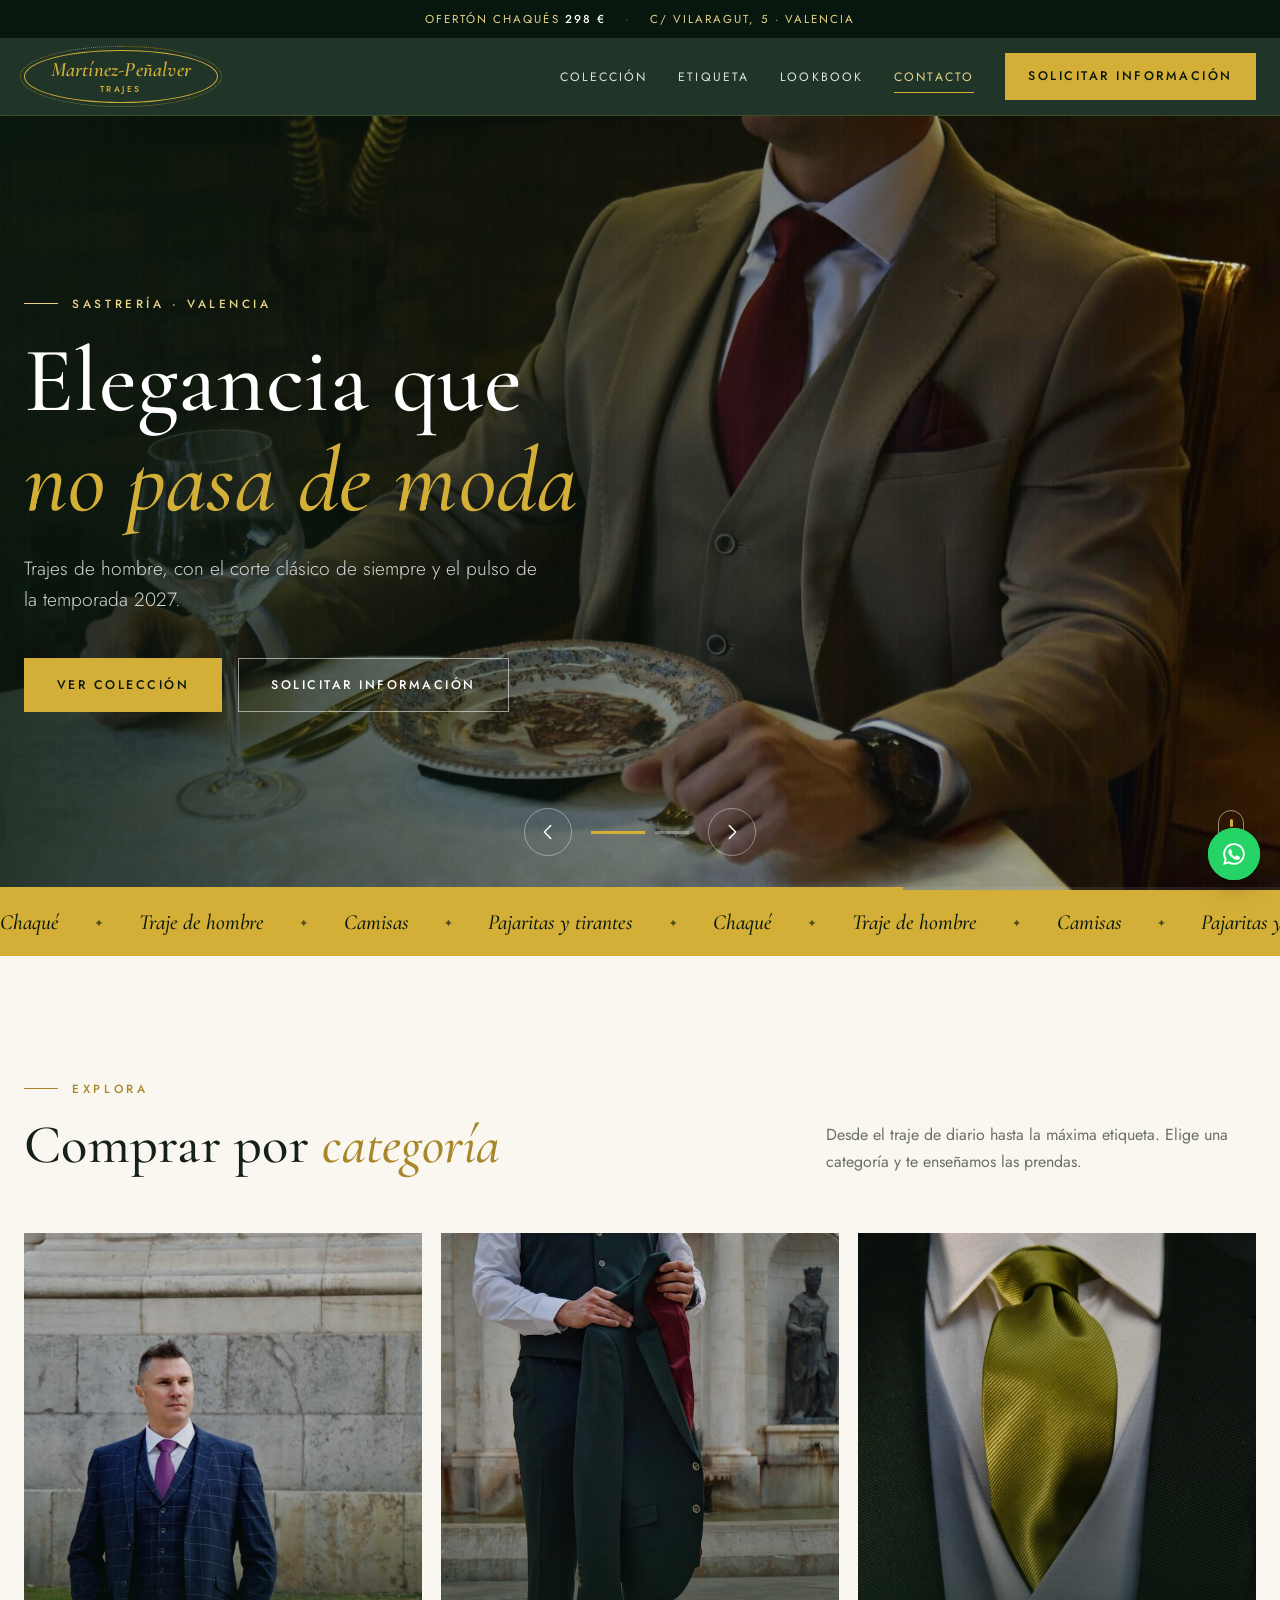
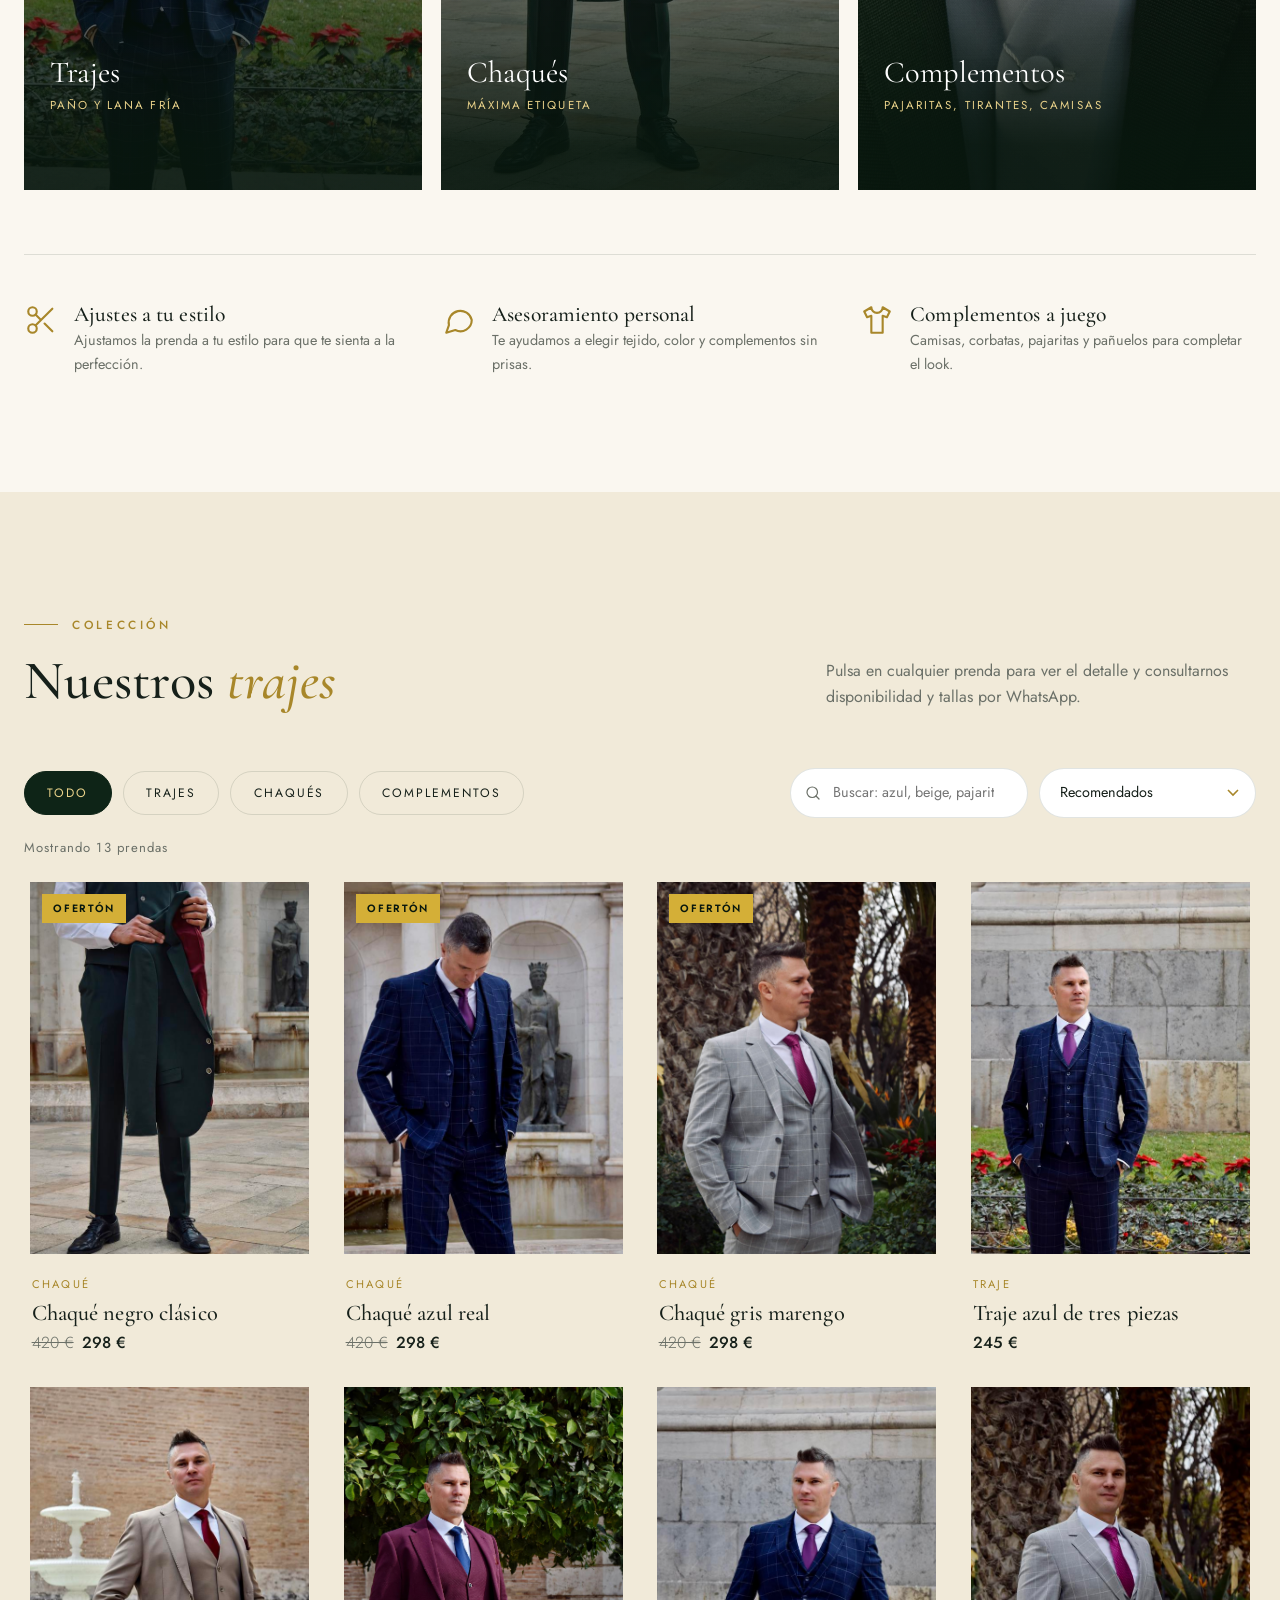
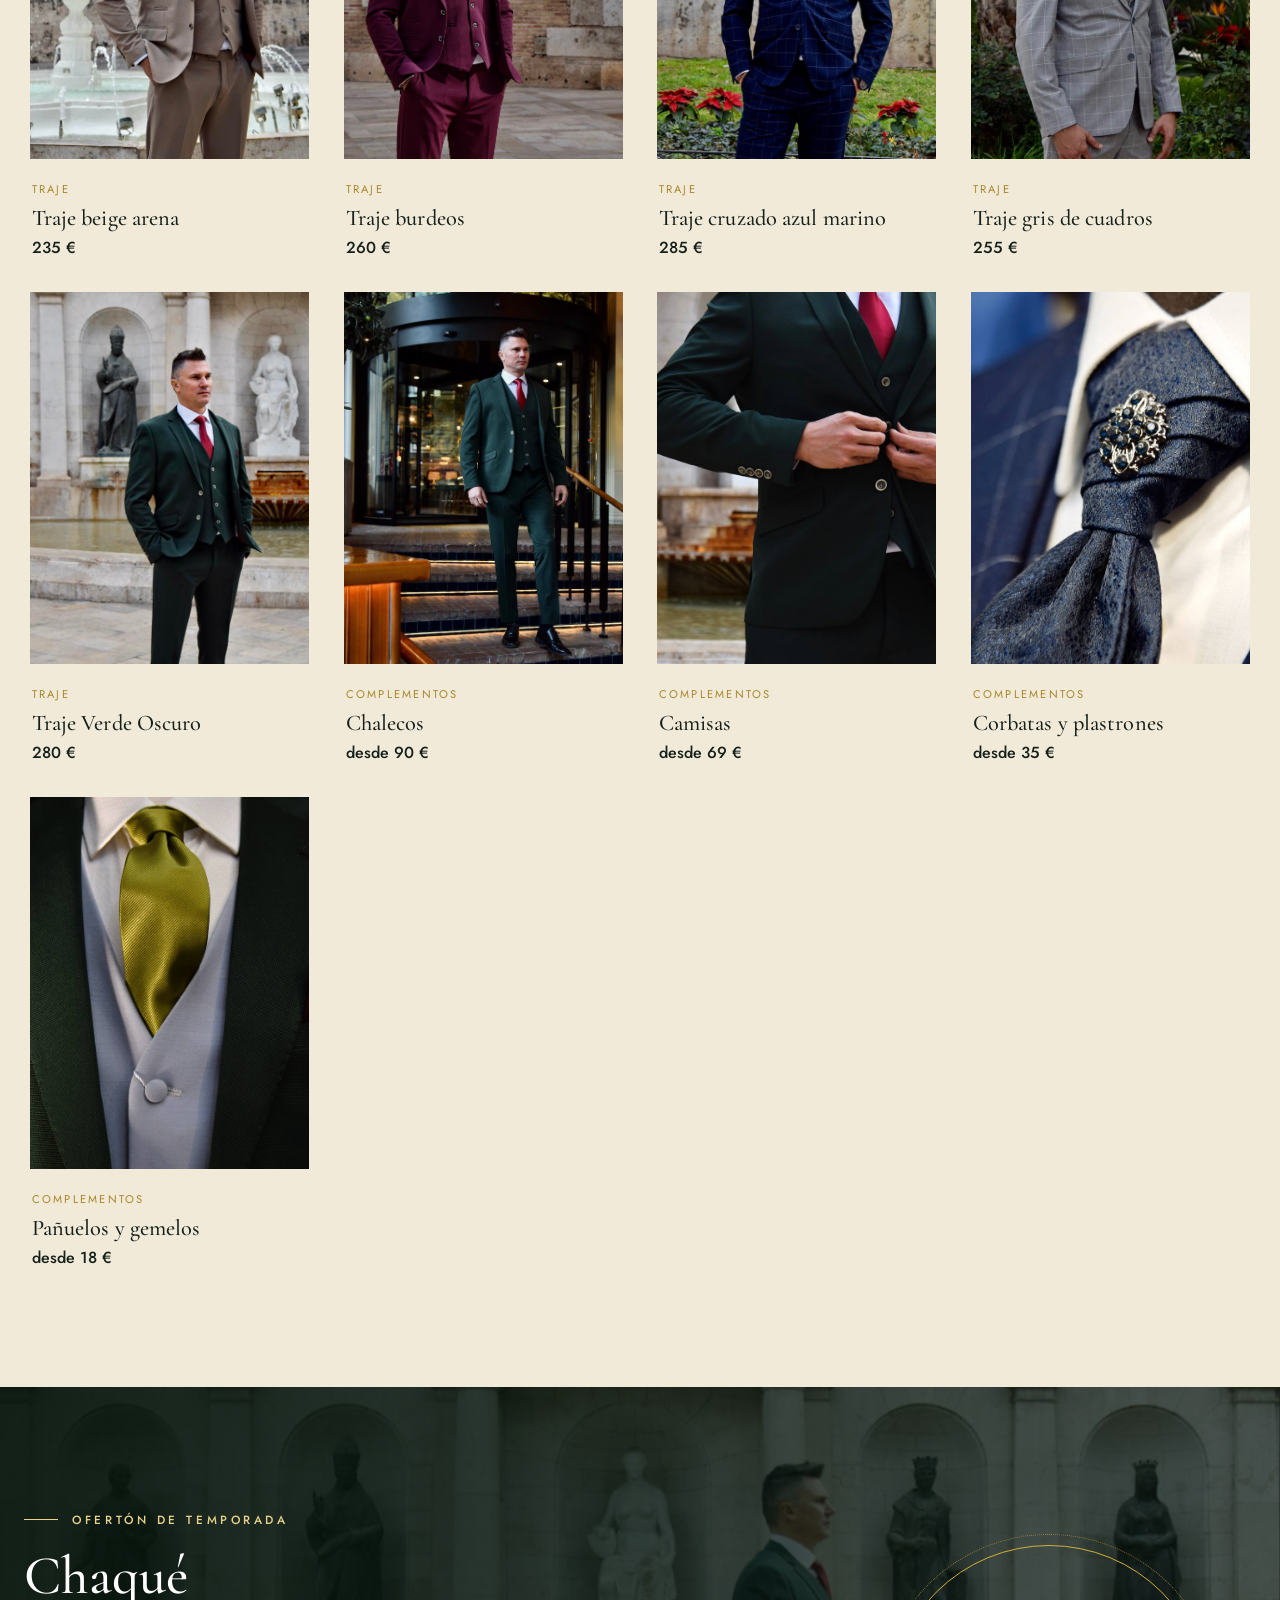
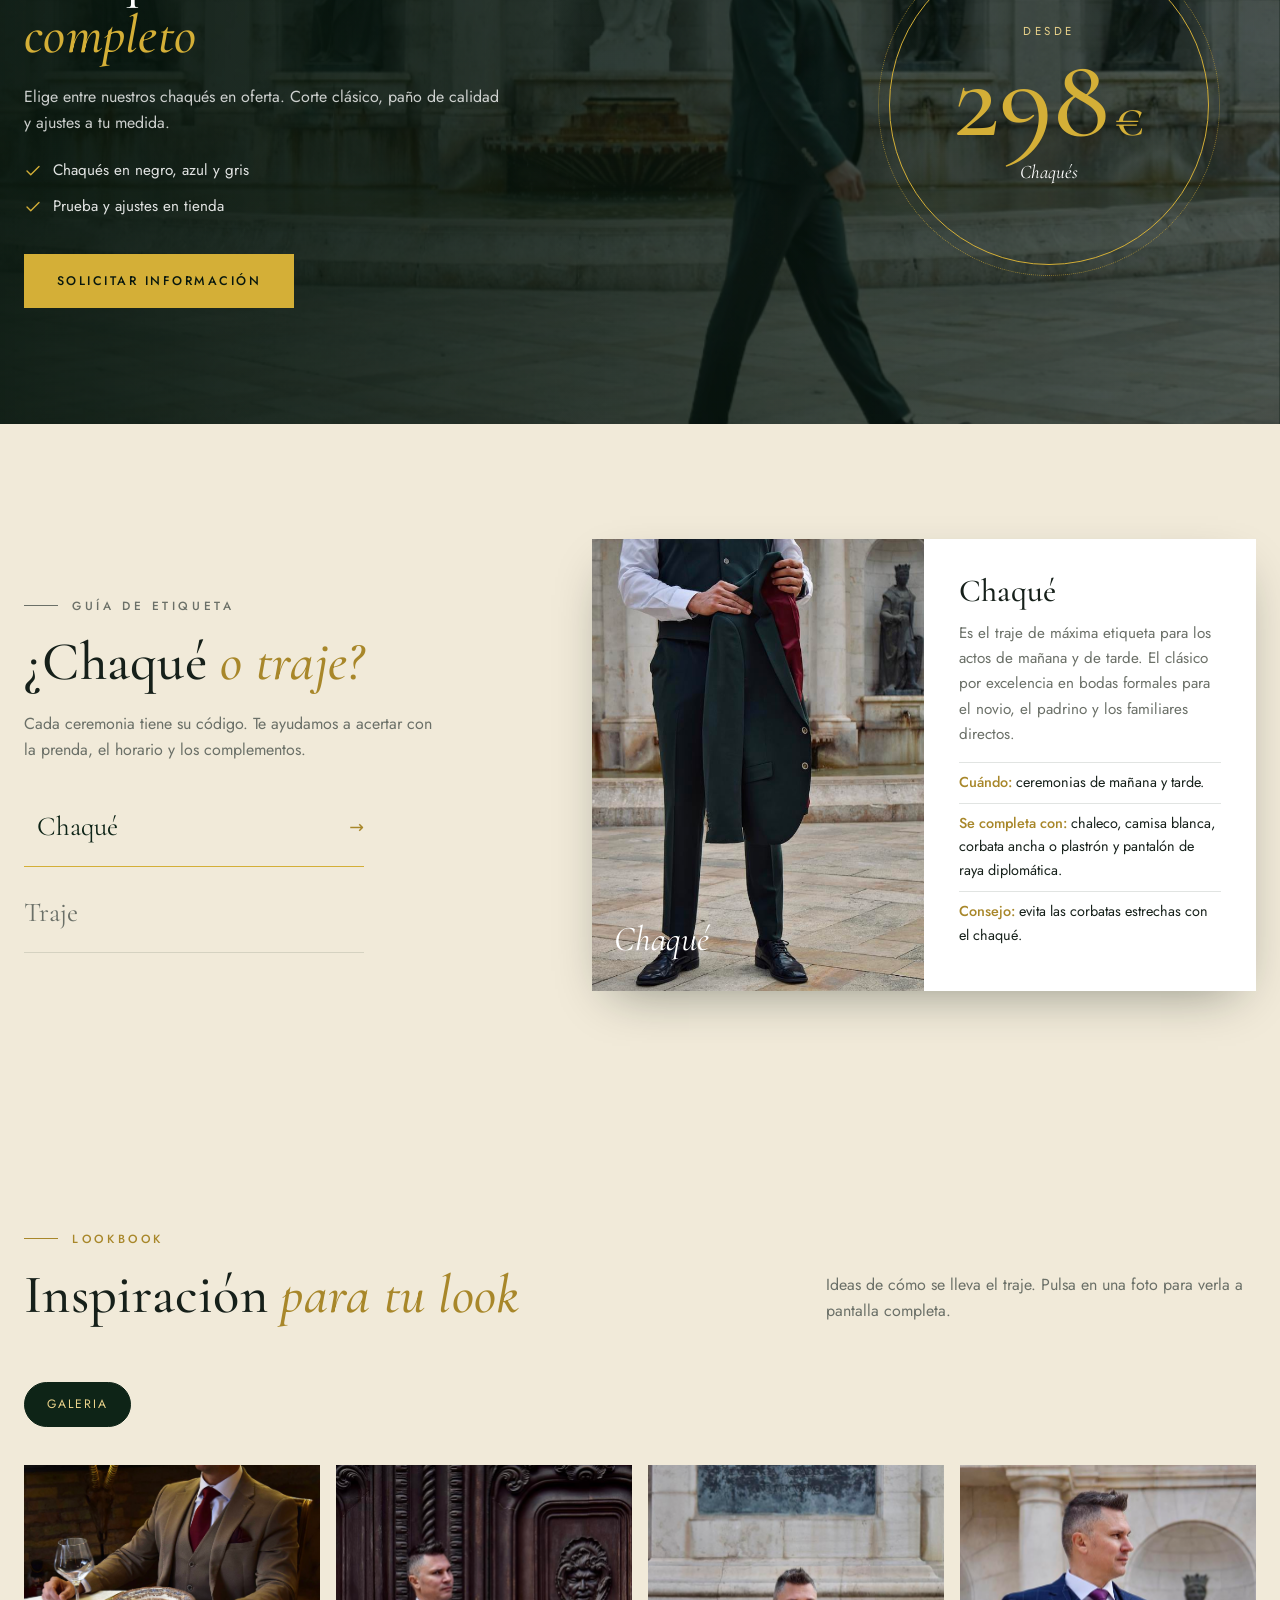
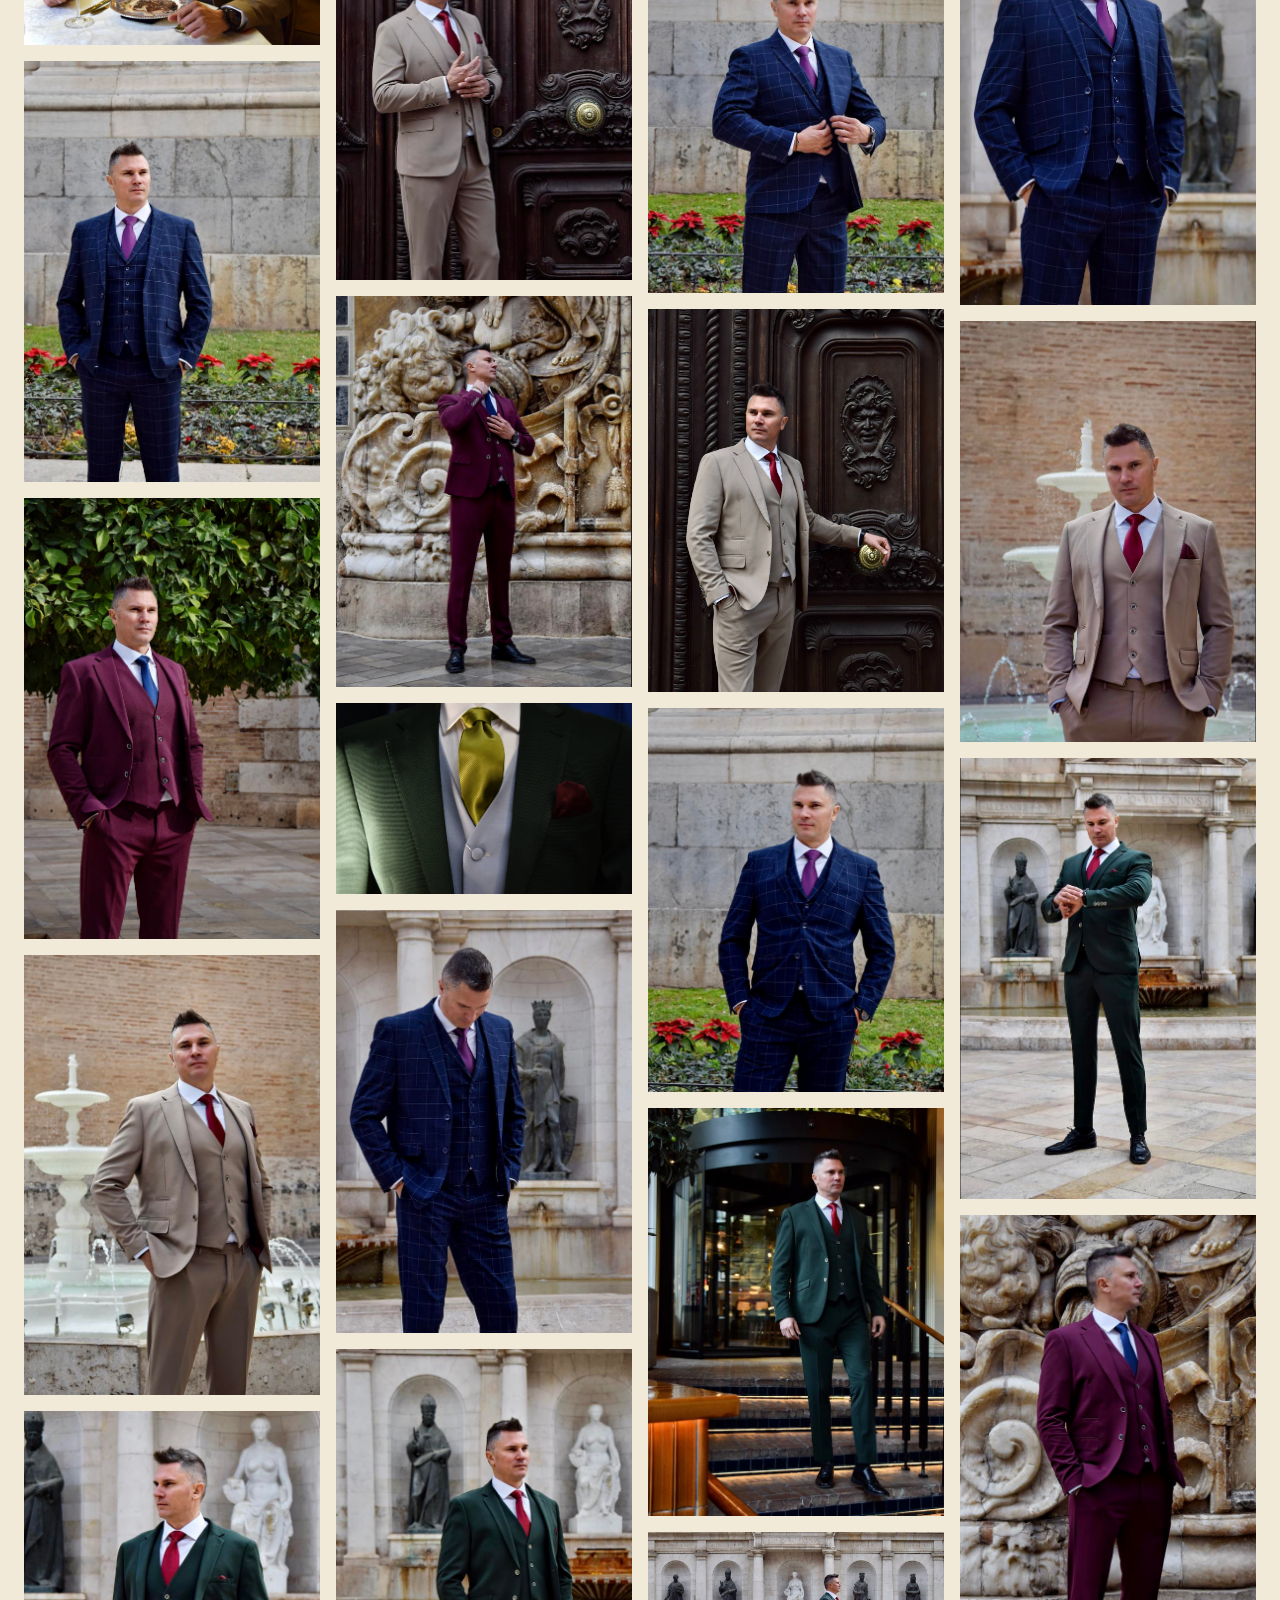
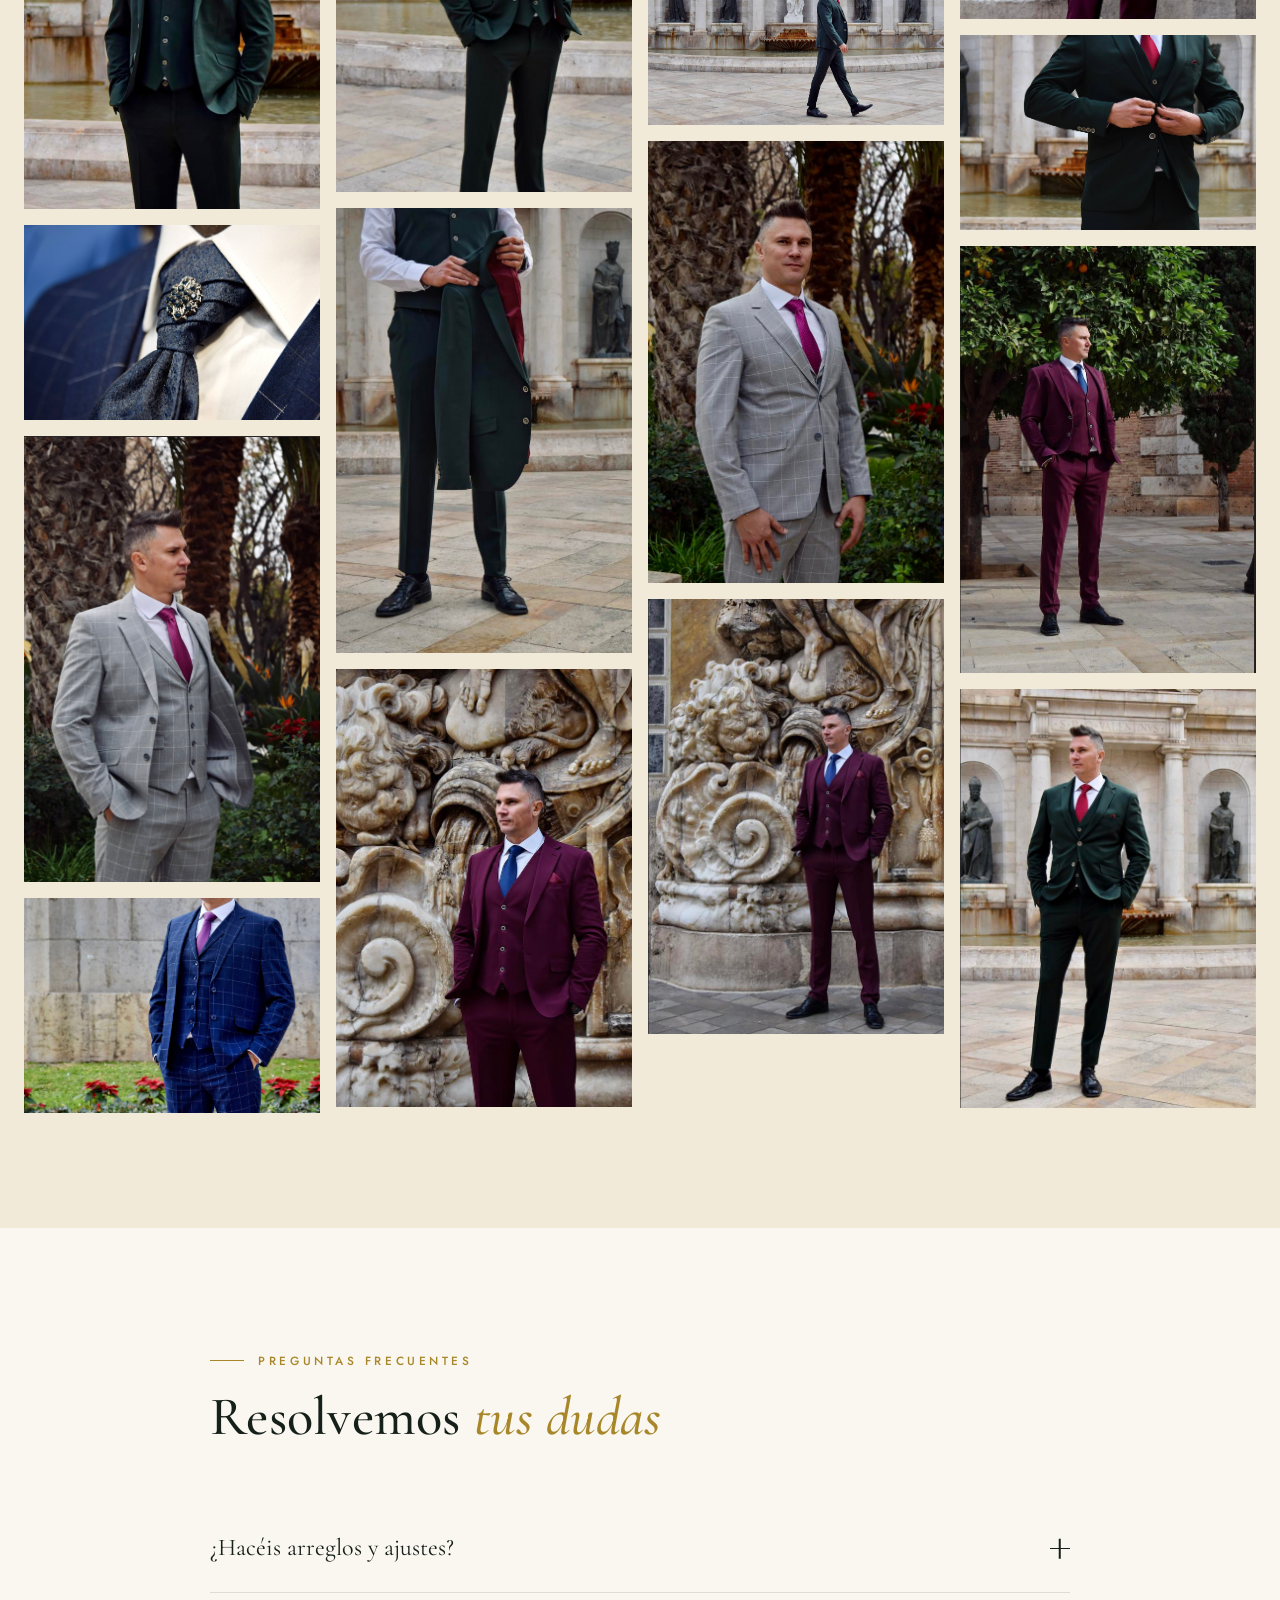
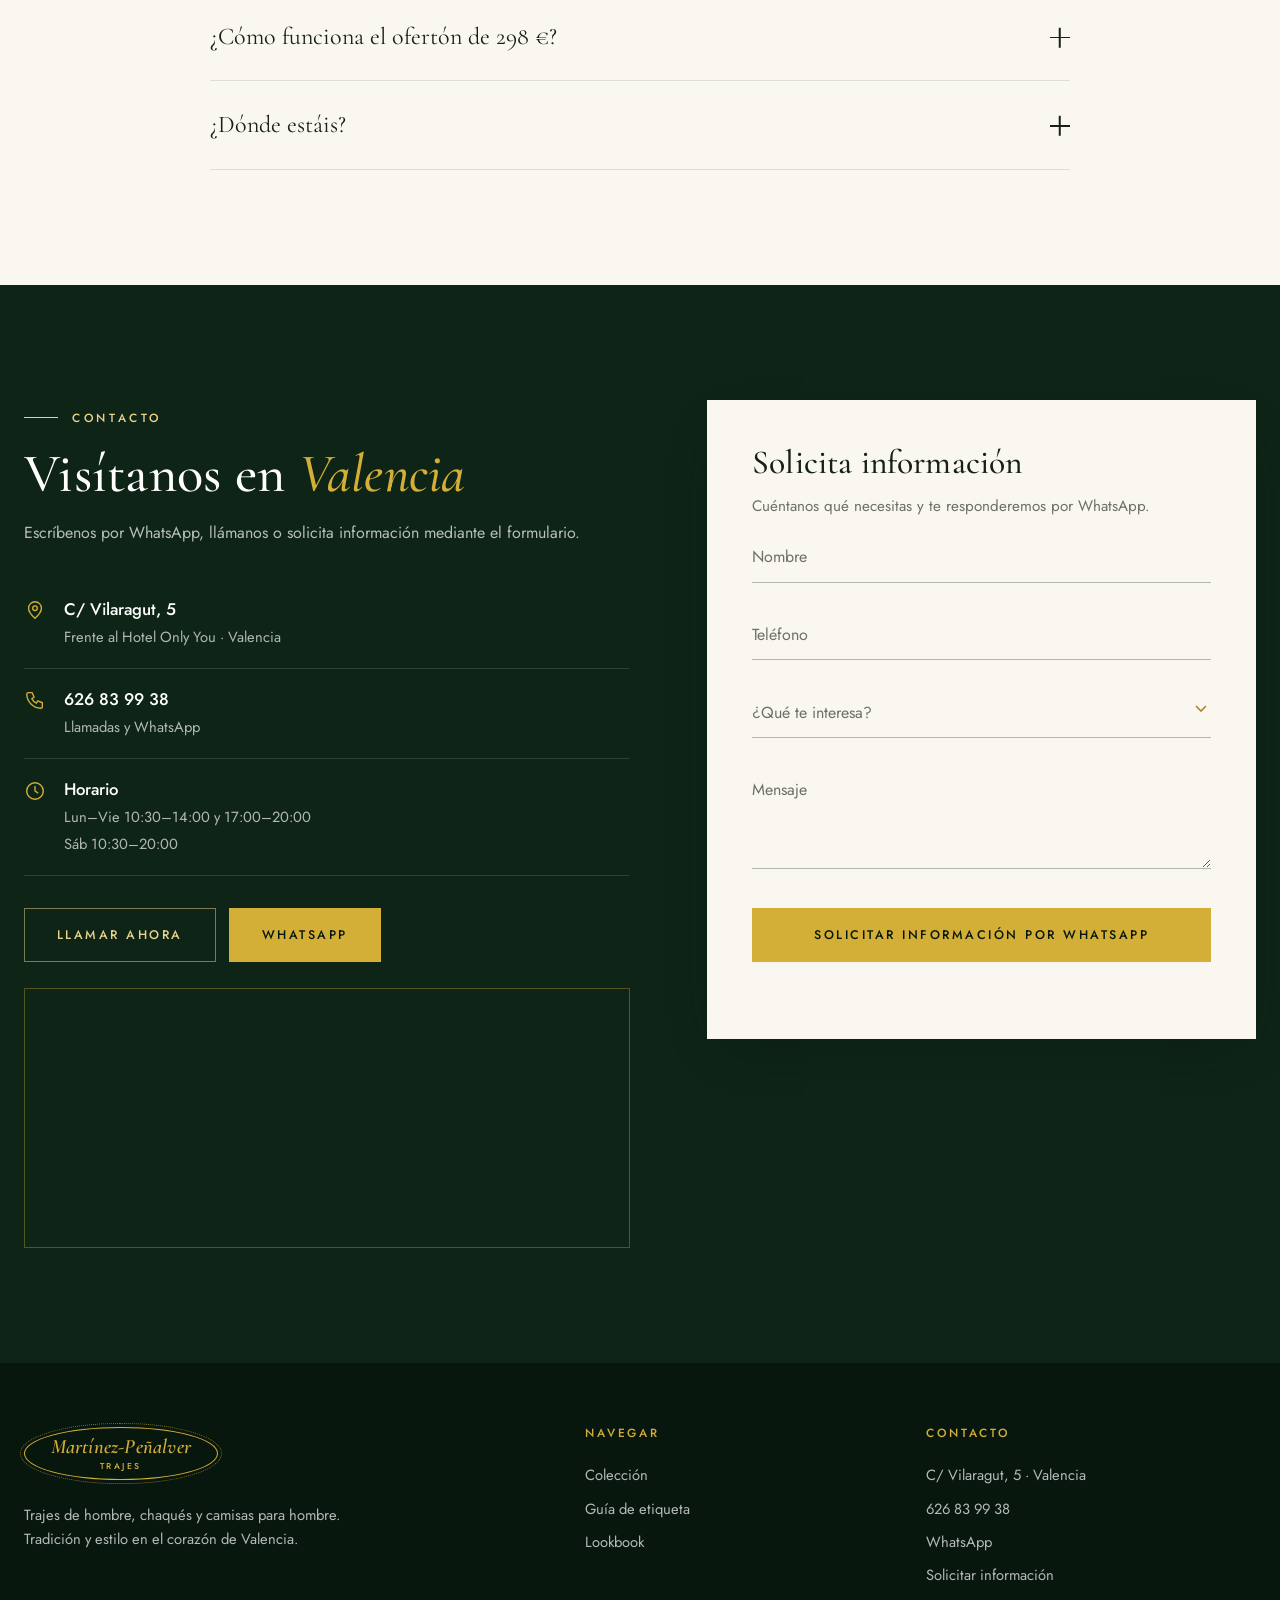
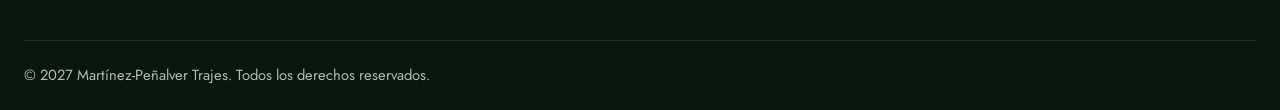
==== commit 458eb498: "ajuste nuevo se editan botones" ====
--- a/index.html
+++ b/index.html
@@ -402,8 +402,8 @@
         </header>
 
         <div class="filters reveal" id="lookFilters">
-          <button class="chip active" data-look="all">Todas</button>
-          <button class="chip" data-look="color">Color</button>
+          <button class="chip active" data-look="all">Galeria</button>
+          <!--<button class="chip" data-look="color">Color</button>-->
           <!--<button class="chip" data-look="bn">Blanco y negro</button>-->
         </div>
 
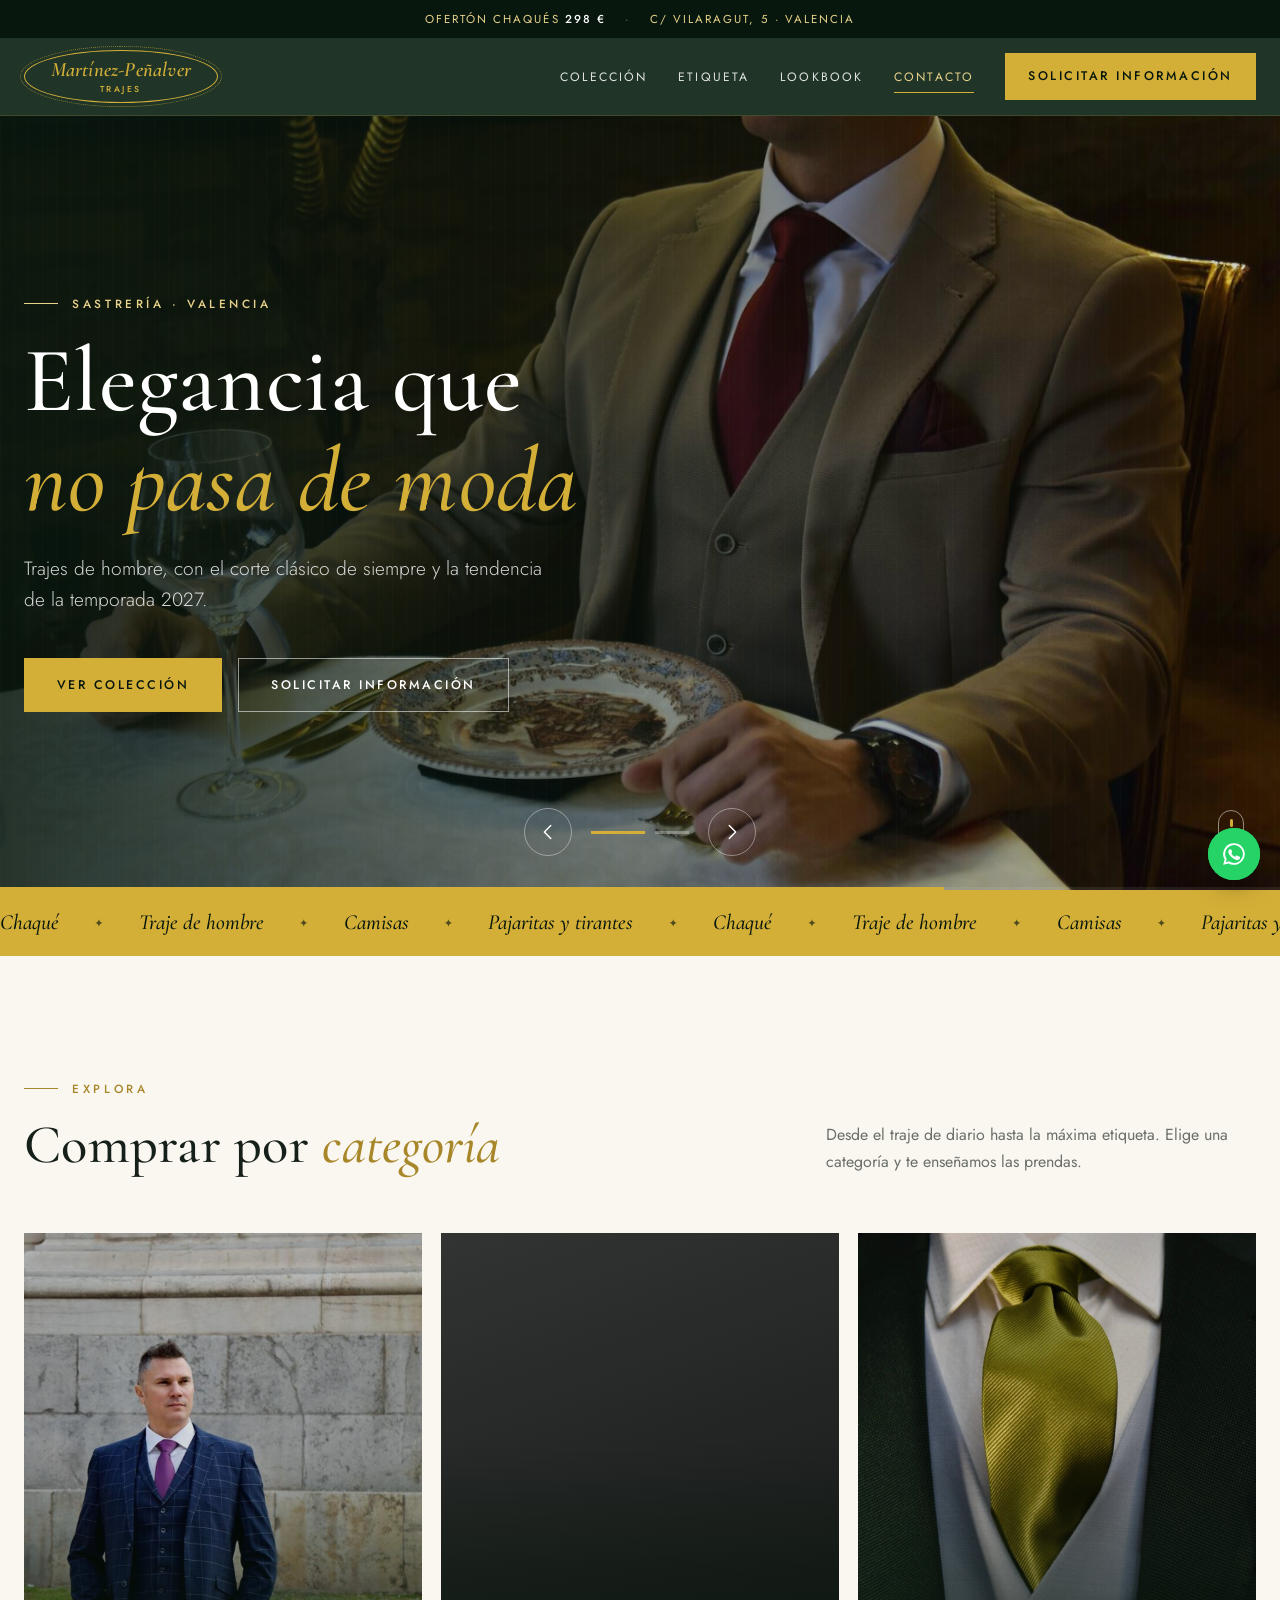
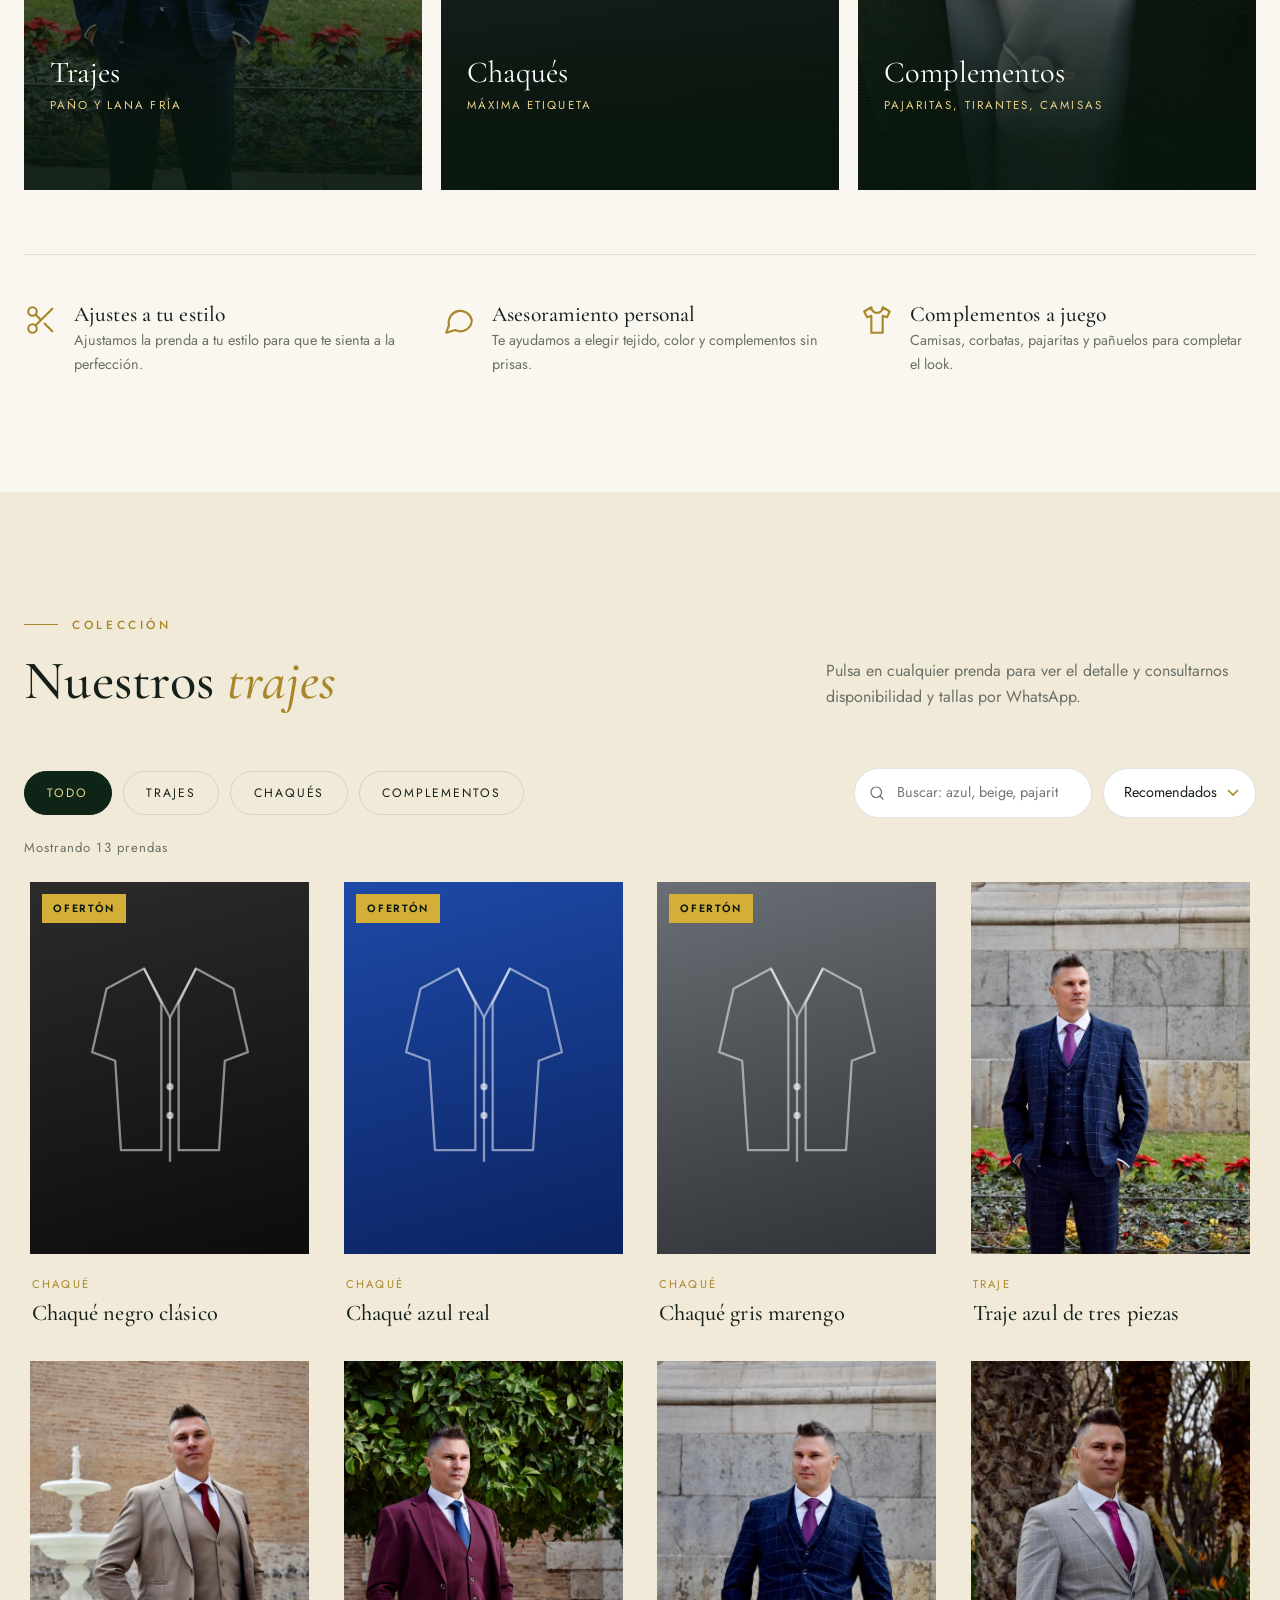
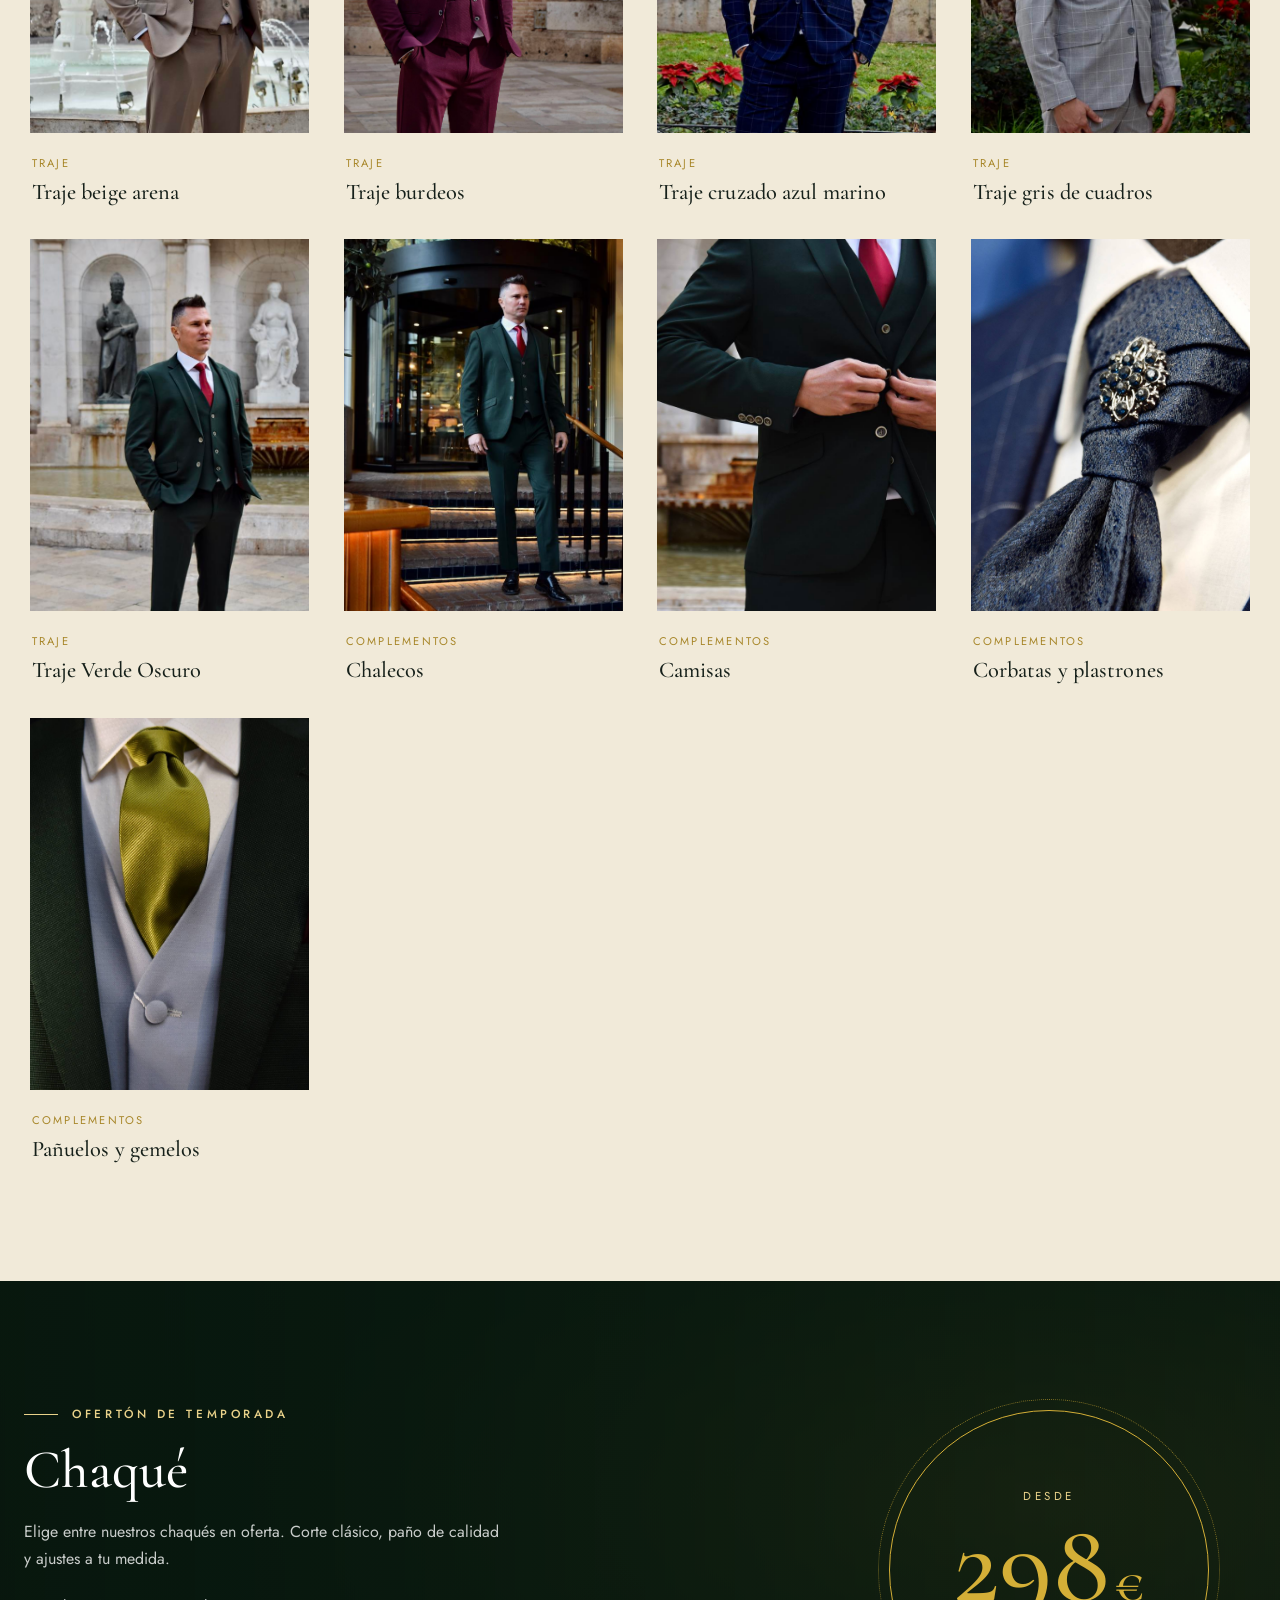
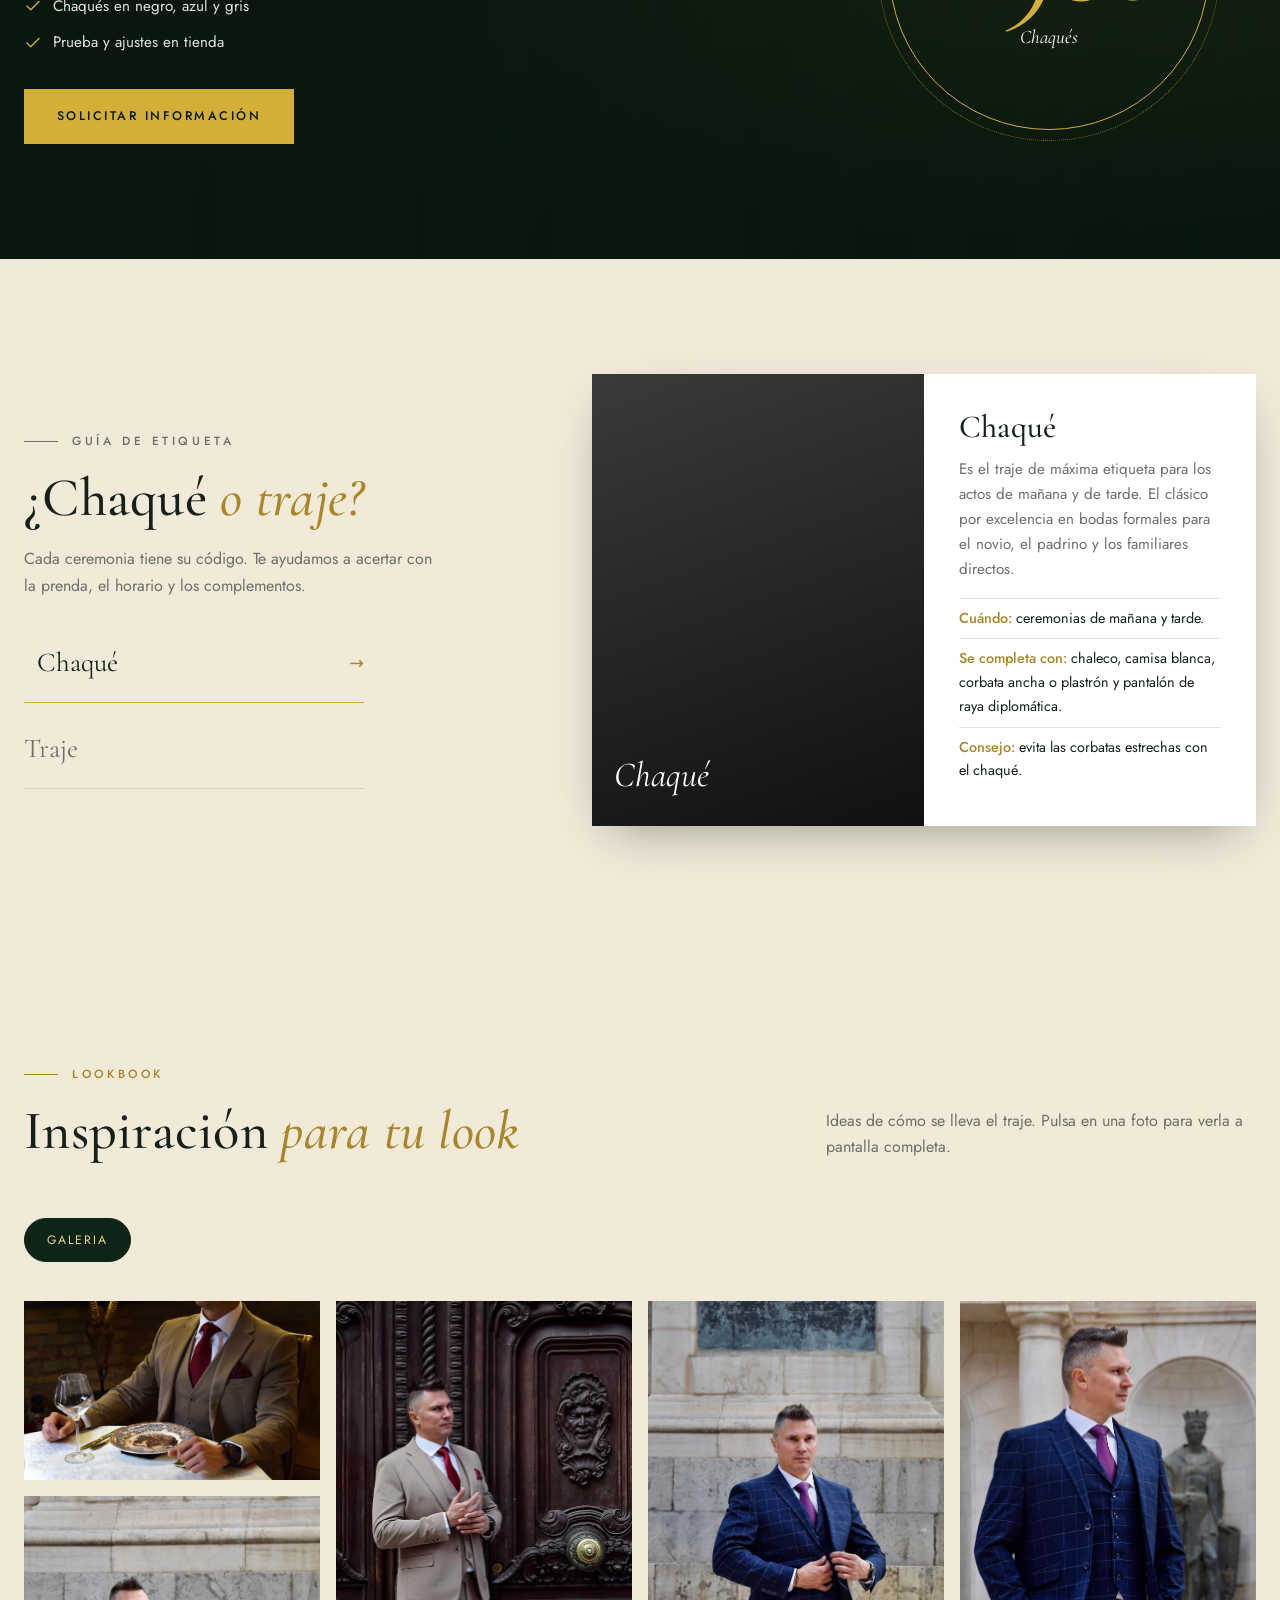
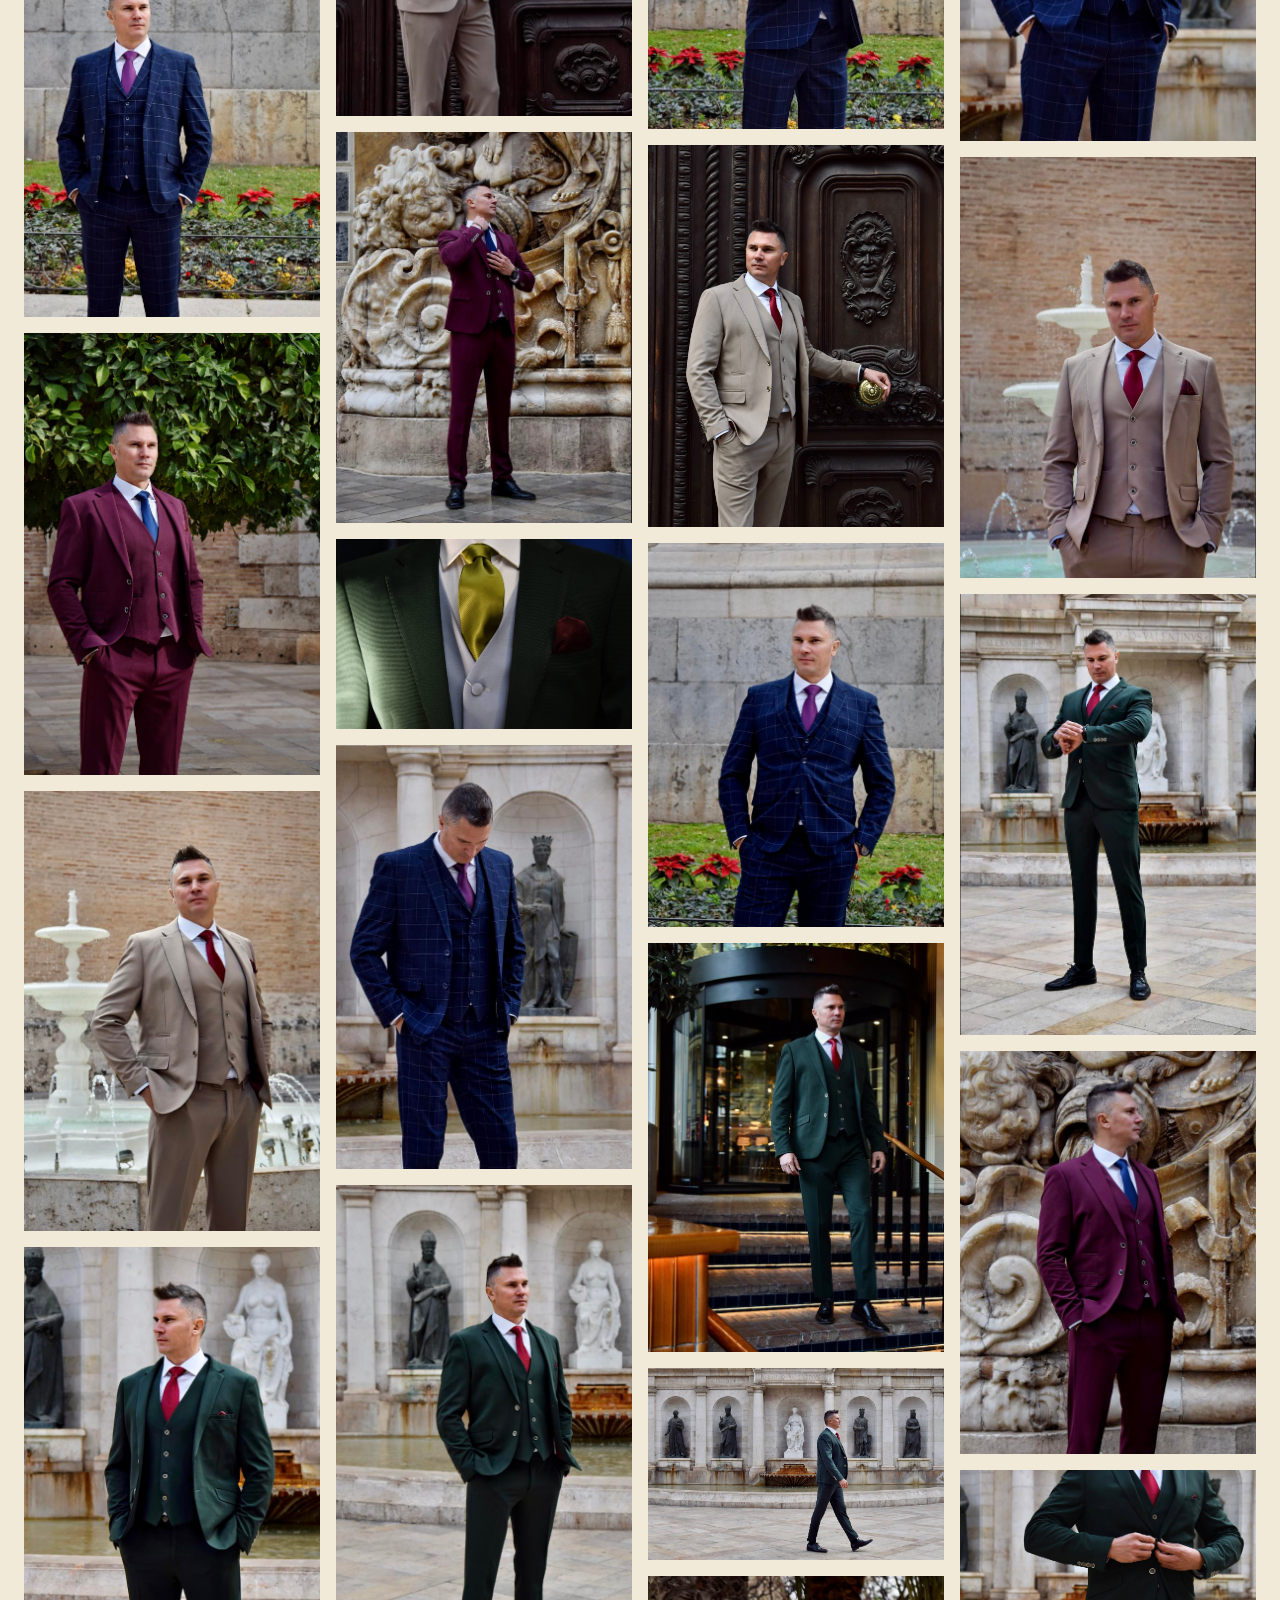
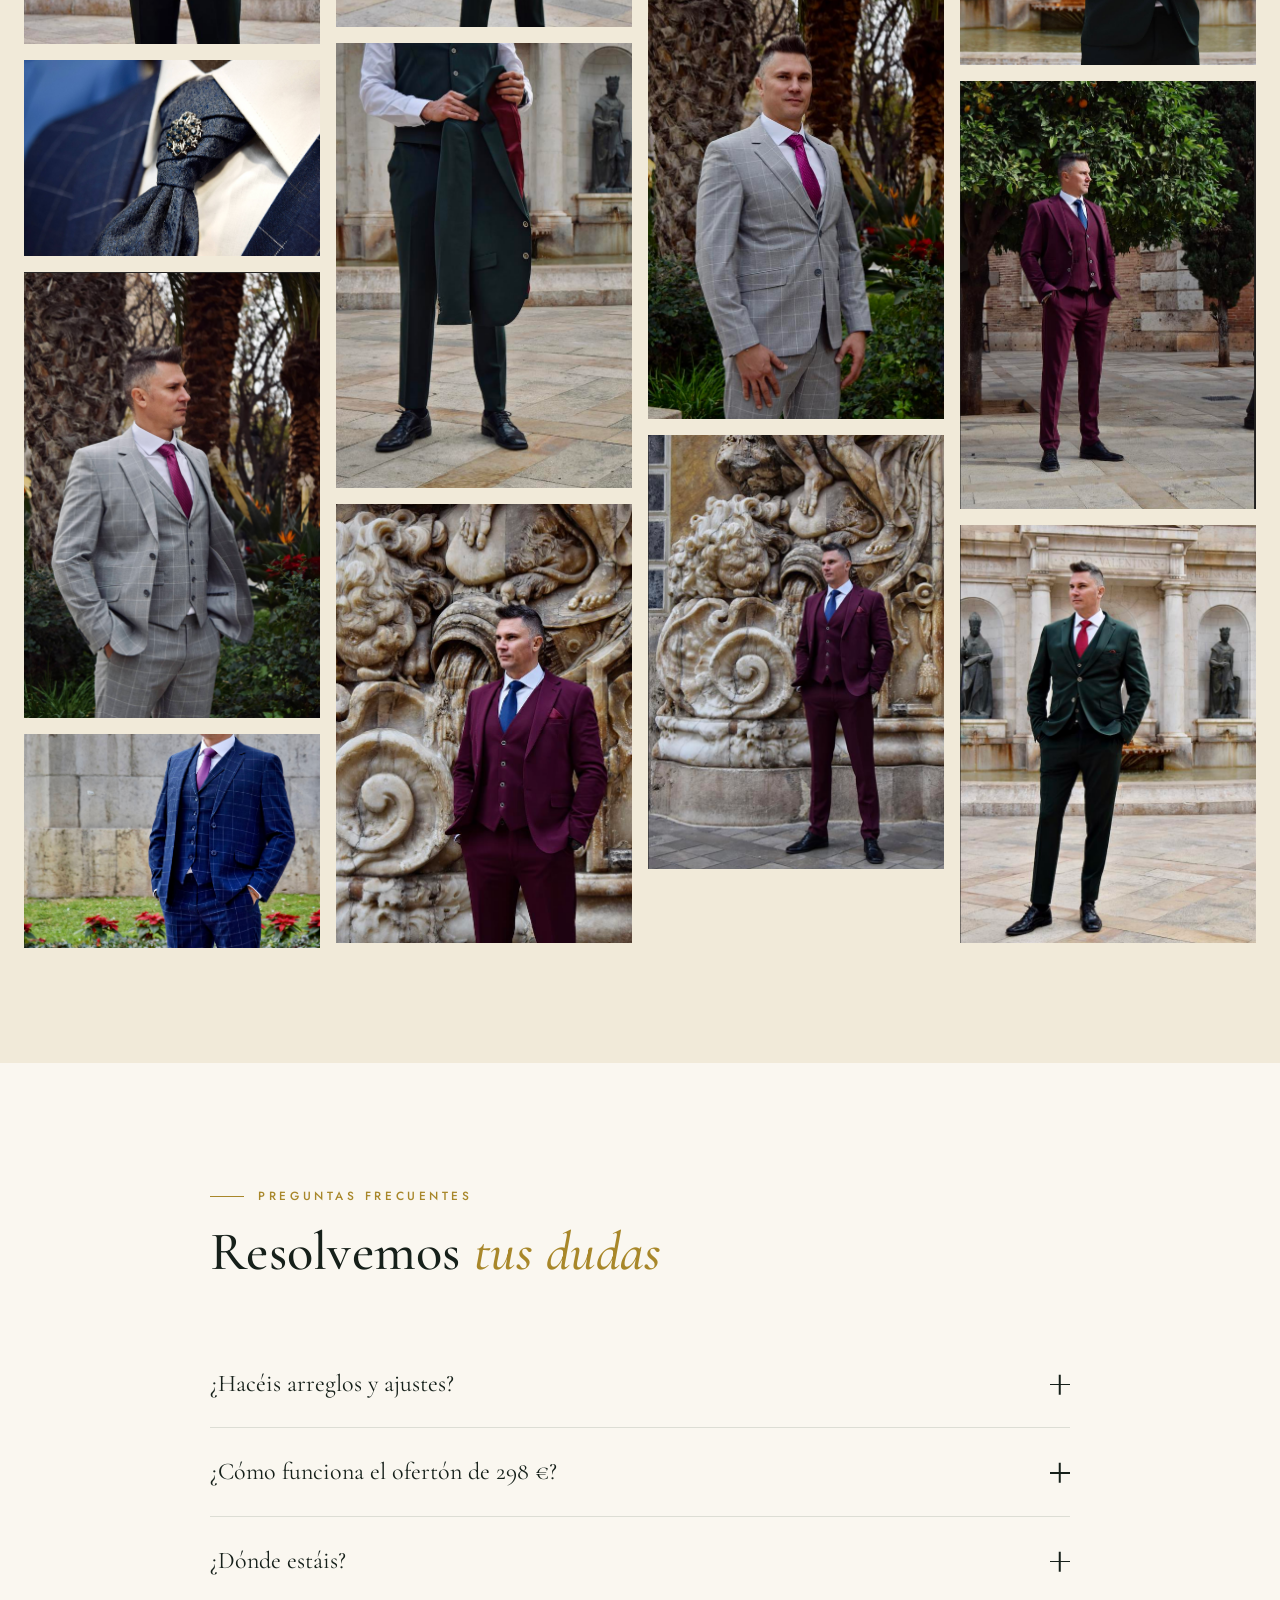
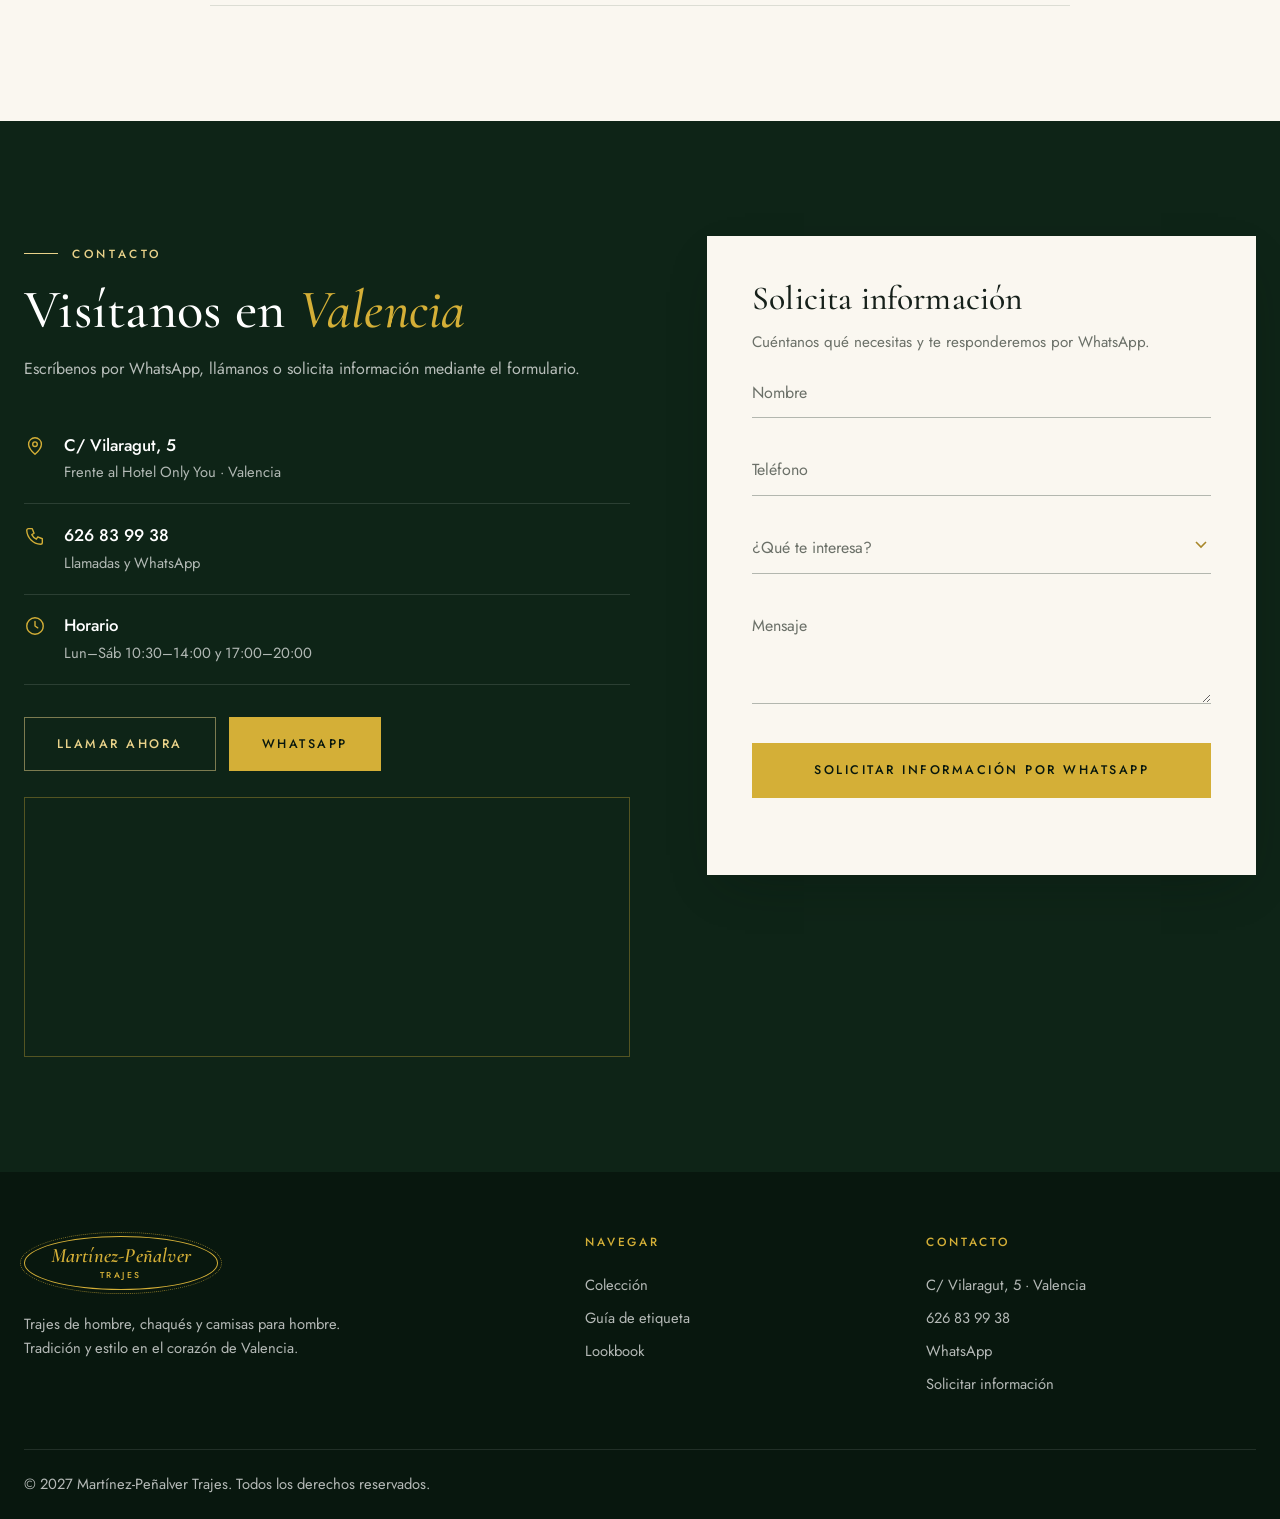
==== commit 363b64bb: "nuevos cambios se hacen los cambios soliicitados" ====
--- a/index.html
+++ b/index.html
@@ -76,7 +76,7 @@
           <div class="container slide-content">
             <p class="eyebrow" data-anim>Sastrería · Valencia</p>
             <h1 data-anim>Elegancia que<br><em>no pasa de moda</em></h1>
-            <p class="lead" data-anim>Trajes de hombre, con el corte clásico de siempre y el pulso de la temporada 2027.</p>
+            <p class="lead" data-anim>Trajes de hombre, con el corte clásico de siempre y la tendencia de la temporada 2027.</p>
             <div class="actions" data-anim>
               <a href="#coleccion" class="btn btn-gold">Ver colección</a>
               <a href="#contacto" class="btn btn-ghost">Solicitar información</a>
@@ -186,8 +186,10 @@
             <label class="select"><span class="sr">Ordenar por</span>
               <select id="sort" aria-label="Ordenar por">
                 <option value="rec">Recomendados</option>
+                <!-- PRECIOS OCULTOS: opciones de orden por precio desactivadas
                 <option value="asc">Precio: de menor a mayor</option>
                 <option value="desc">Precio: de mayor a menor</option>
+                -->
                 <option value="az">Nombre (A–Z)</option>
               </select>
             </label>
@@ -218,7 +220,7 @@
       <div class="container offer-inner">
         <div class="offer-text reveal">
           <p class="eyebrow">Ofertón de temporada</p>
-          <h2>Chaqué<br><em>completo</em></h2>
+          <h2>Chaqué<br></h2>
           <p>Elige entre nuestros chaqués en oferta. Corte clásico, paño de calidad y ajustes a tu medida.</p>
           <ul class="offer-list">
             <li><svg width="18" height="18"><use href="#i-check"/></svg>Chaqués en negro, azul y gris</li>
@@ -464,7 +466,7 @@
             <li>
               <svg width="22" height="22"><use href="#i-clock"/></svg>
               <!-- EDITA AQUÍ EL HORARIO REAL -->
-              <div><b>Horario</b><span>Lun–Vie 10:30–14:00 y 17:00–20:00<br>Sáb 10:30–20:00</span></div>
+              <div><b>Horario</b><span>Lun–Sáb 10:30–14:00 y 17:00–20:00</span></div>
             </li>
           </ul>
 
@@ -552,7 +554,9 @@
       <div class="modal-body">
         <p class="eyebrow" id="mCat"></p>
         <h3 id="mTitle"></h3>
+        <!-- PRECIO OCULTO
         <p class="modal-price" id="mPrice"></p>
+        -->
         <p id="mDesc"></p>
         <ul class="modal-list" id="mList"></ul>
         <div class="actions">
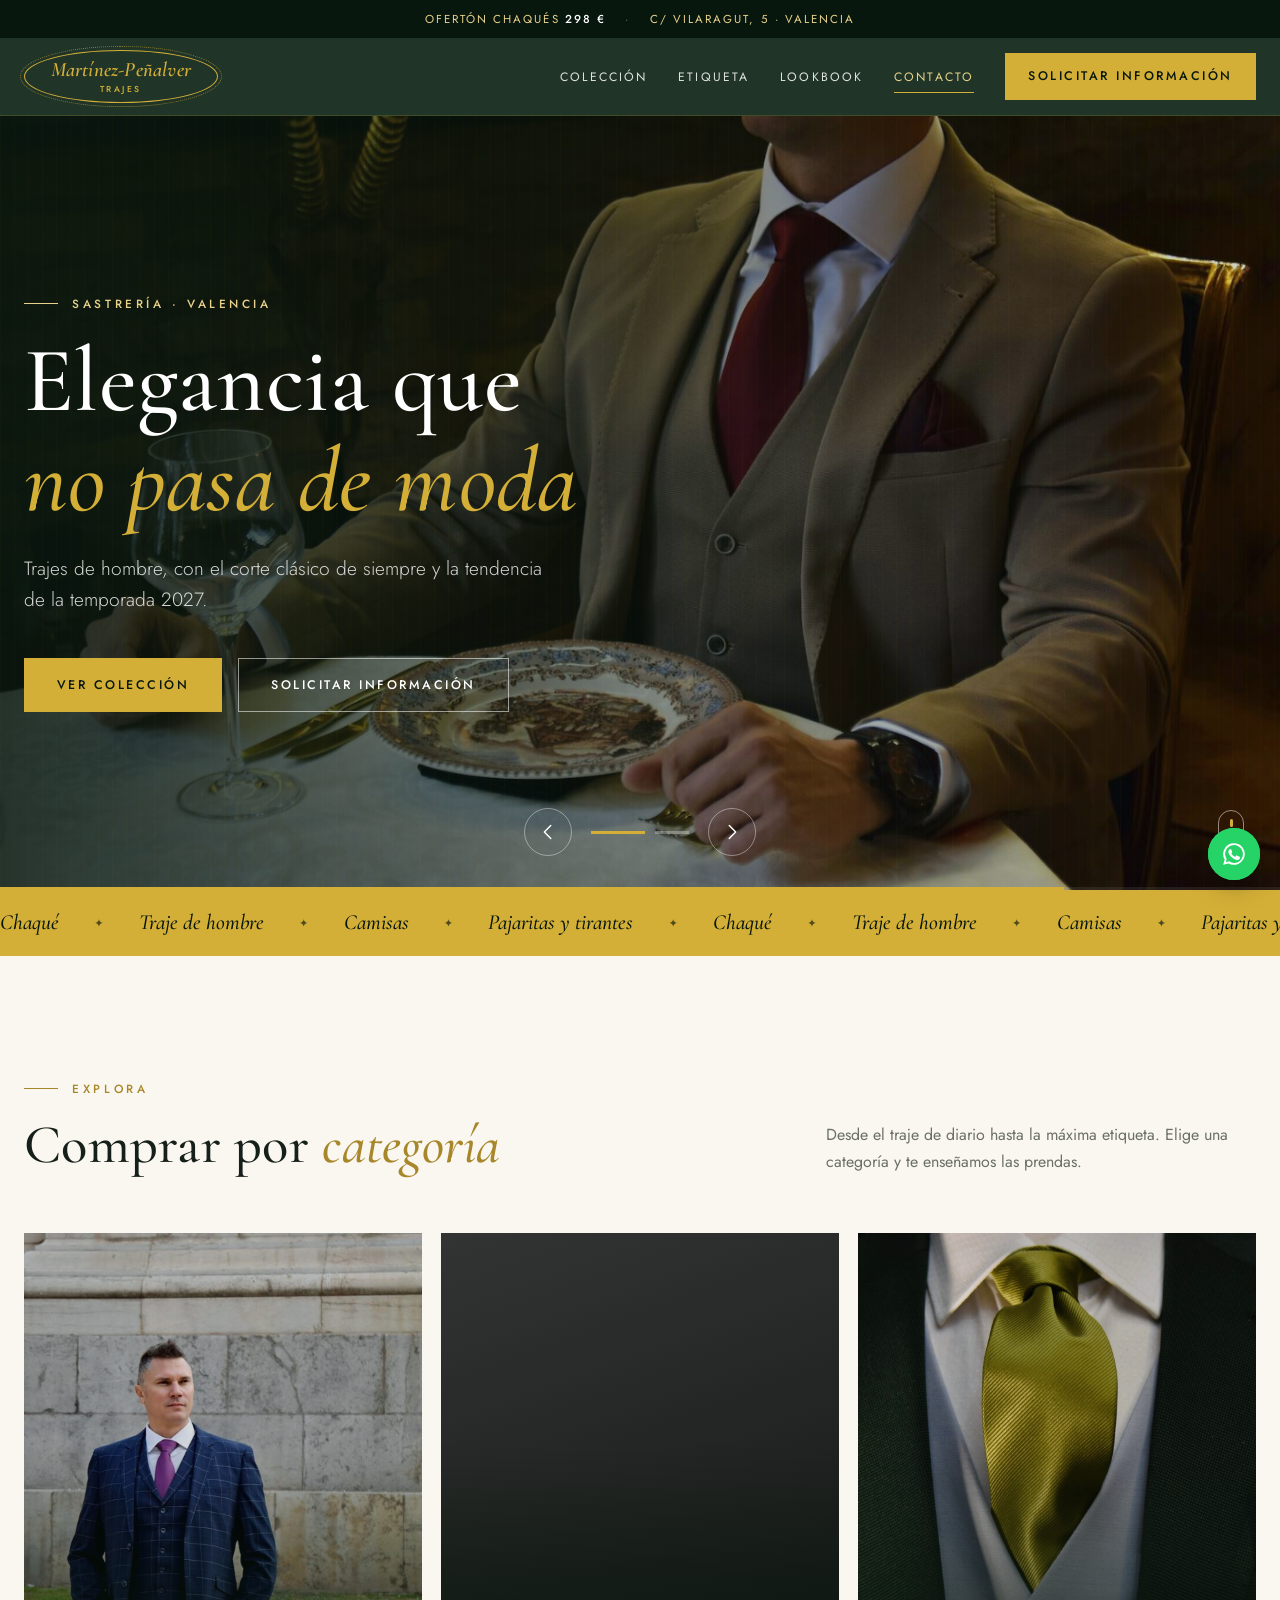
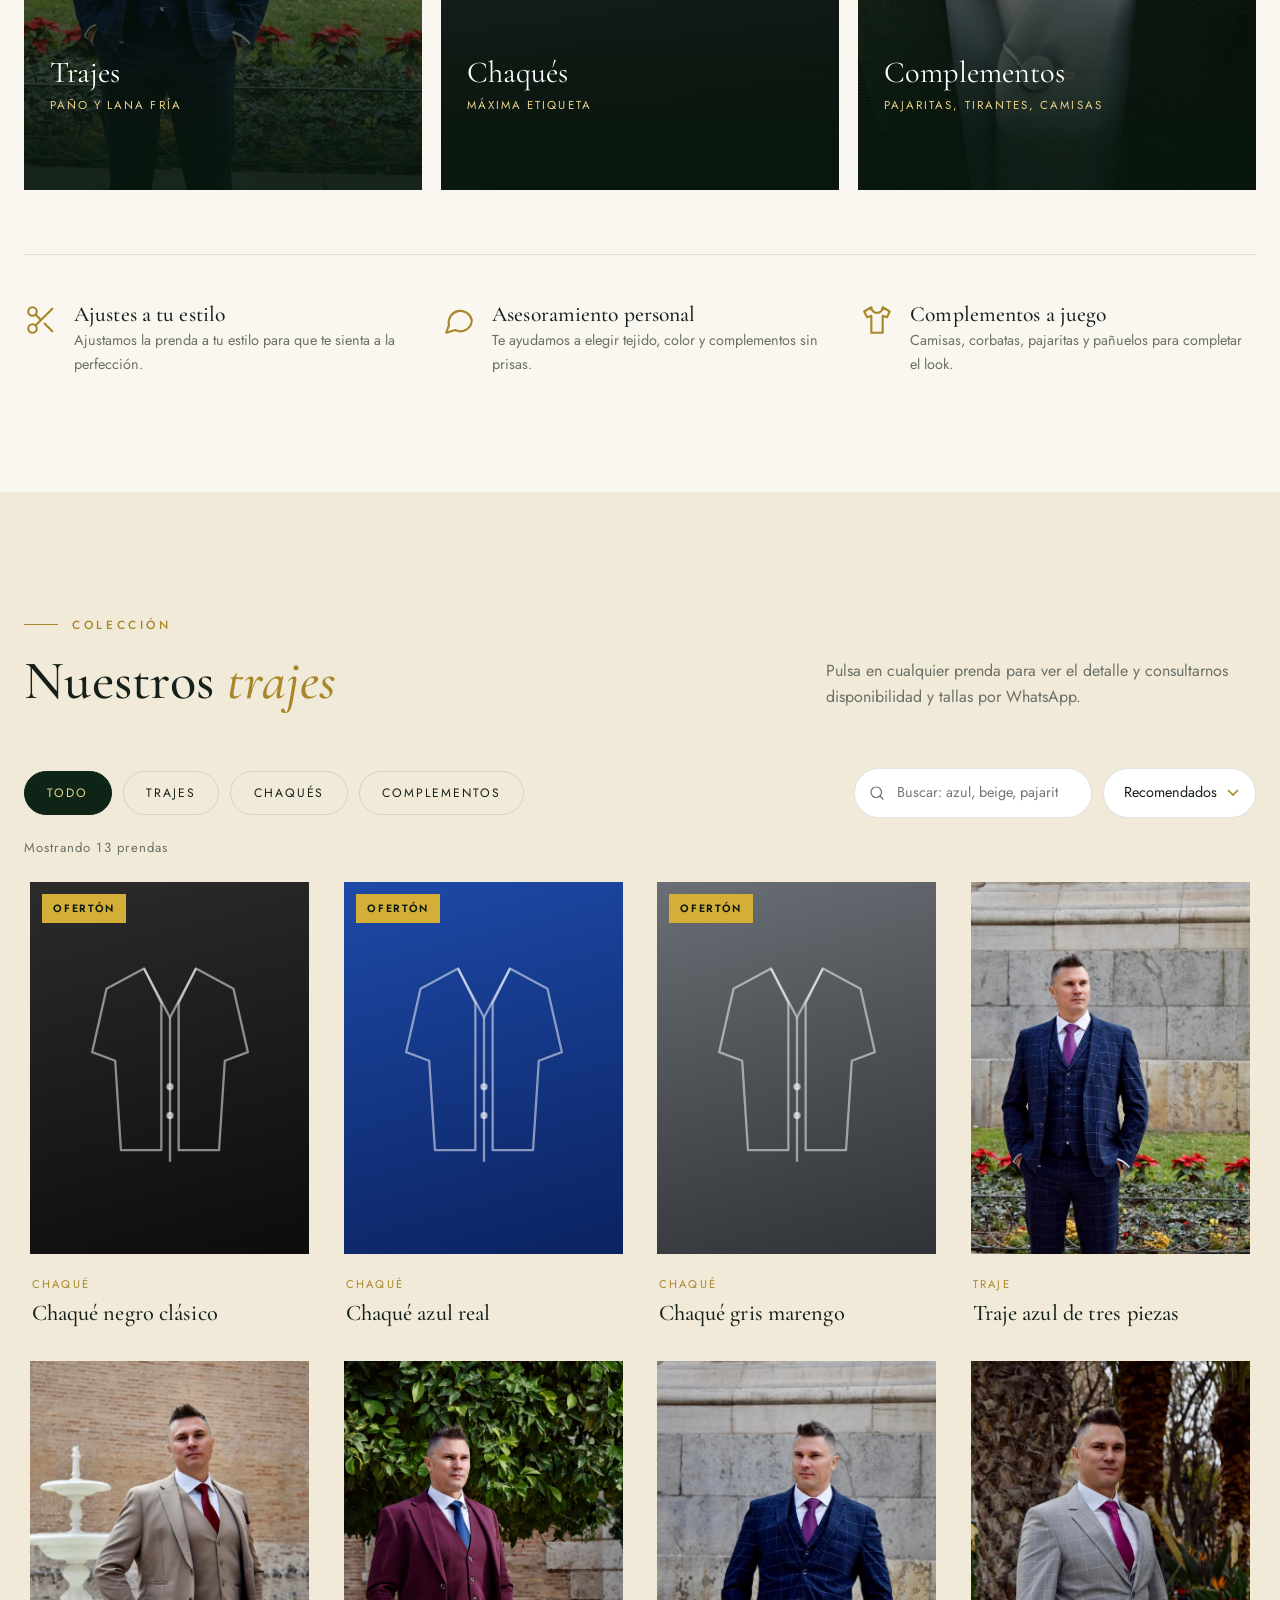
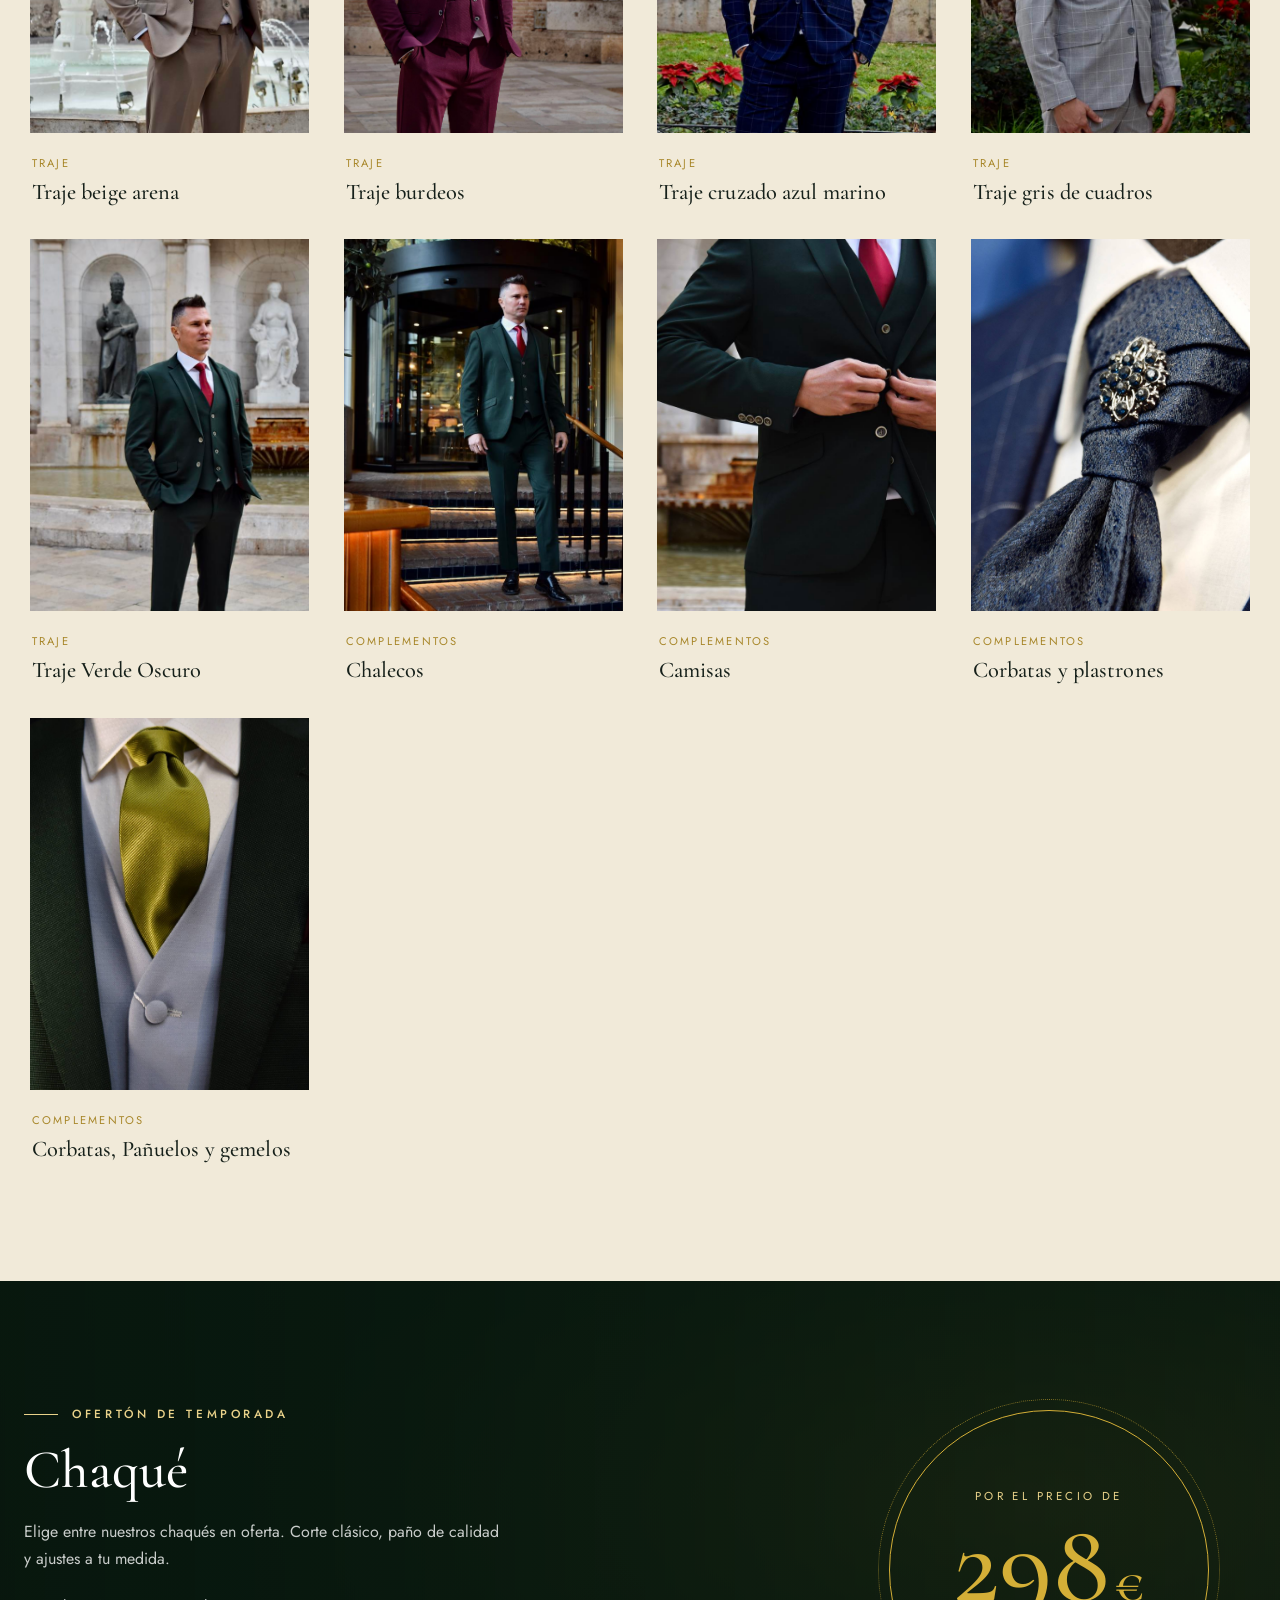
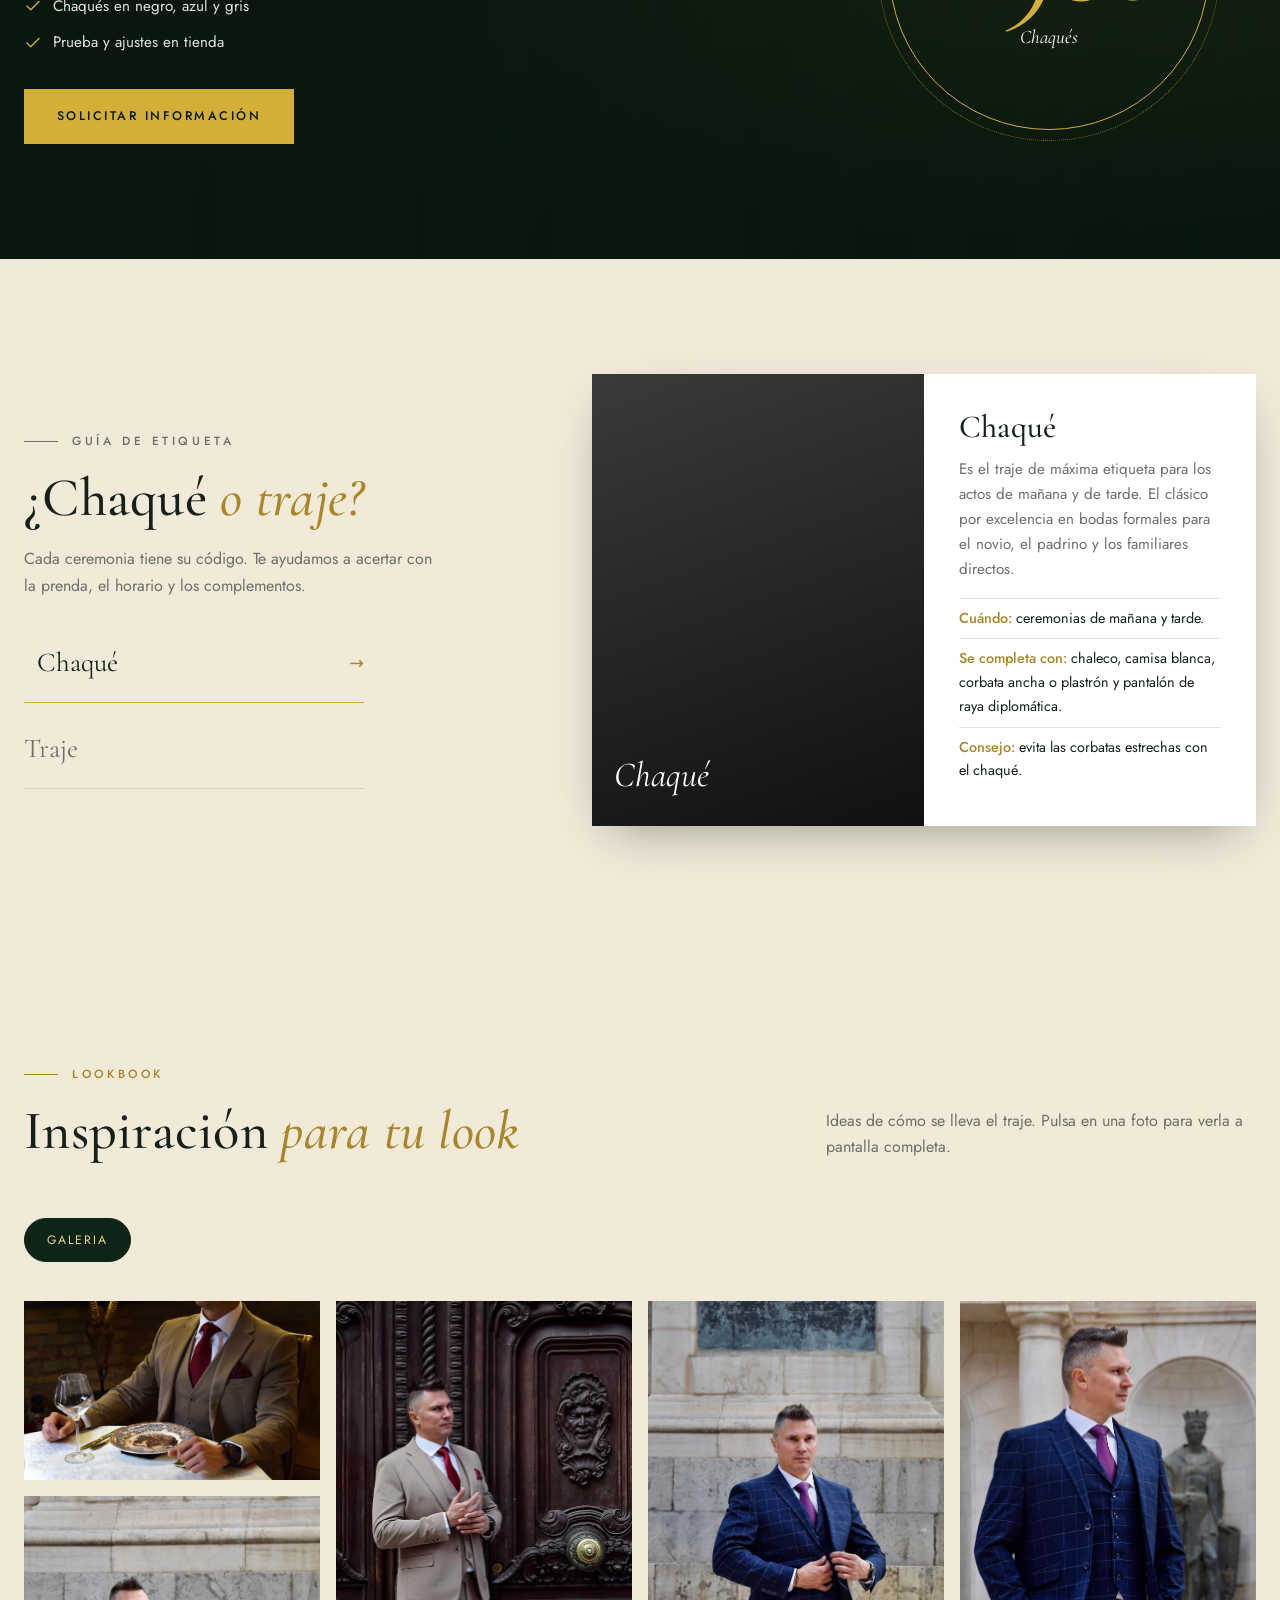
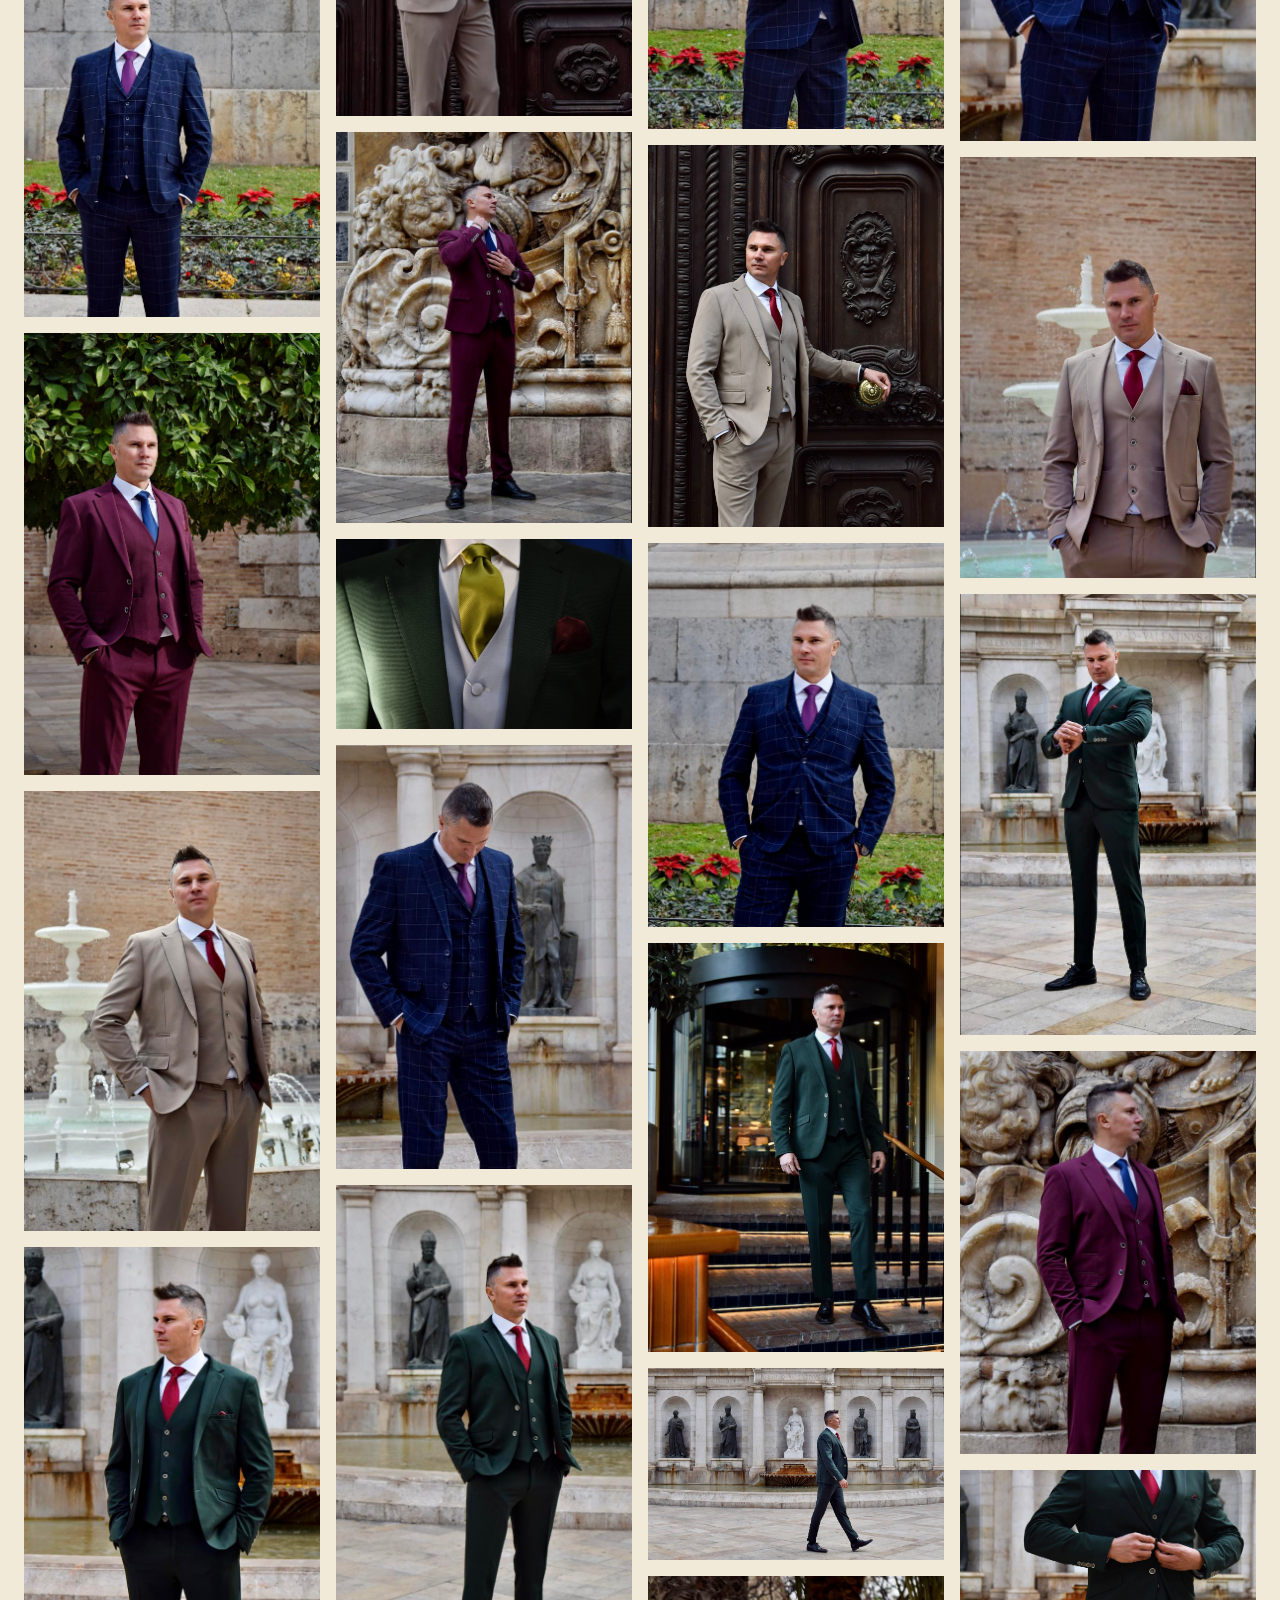
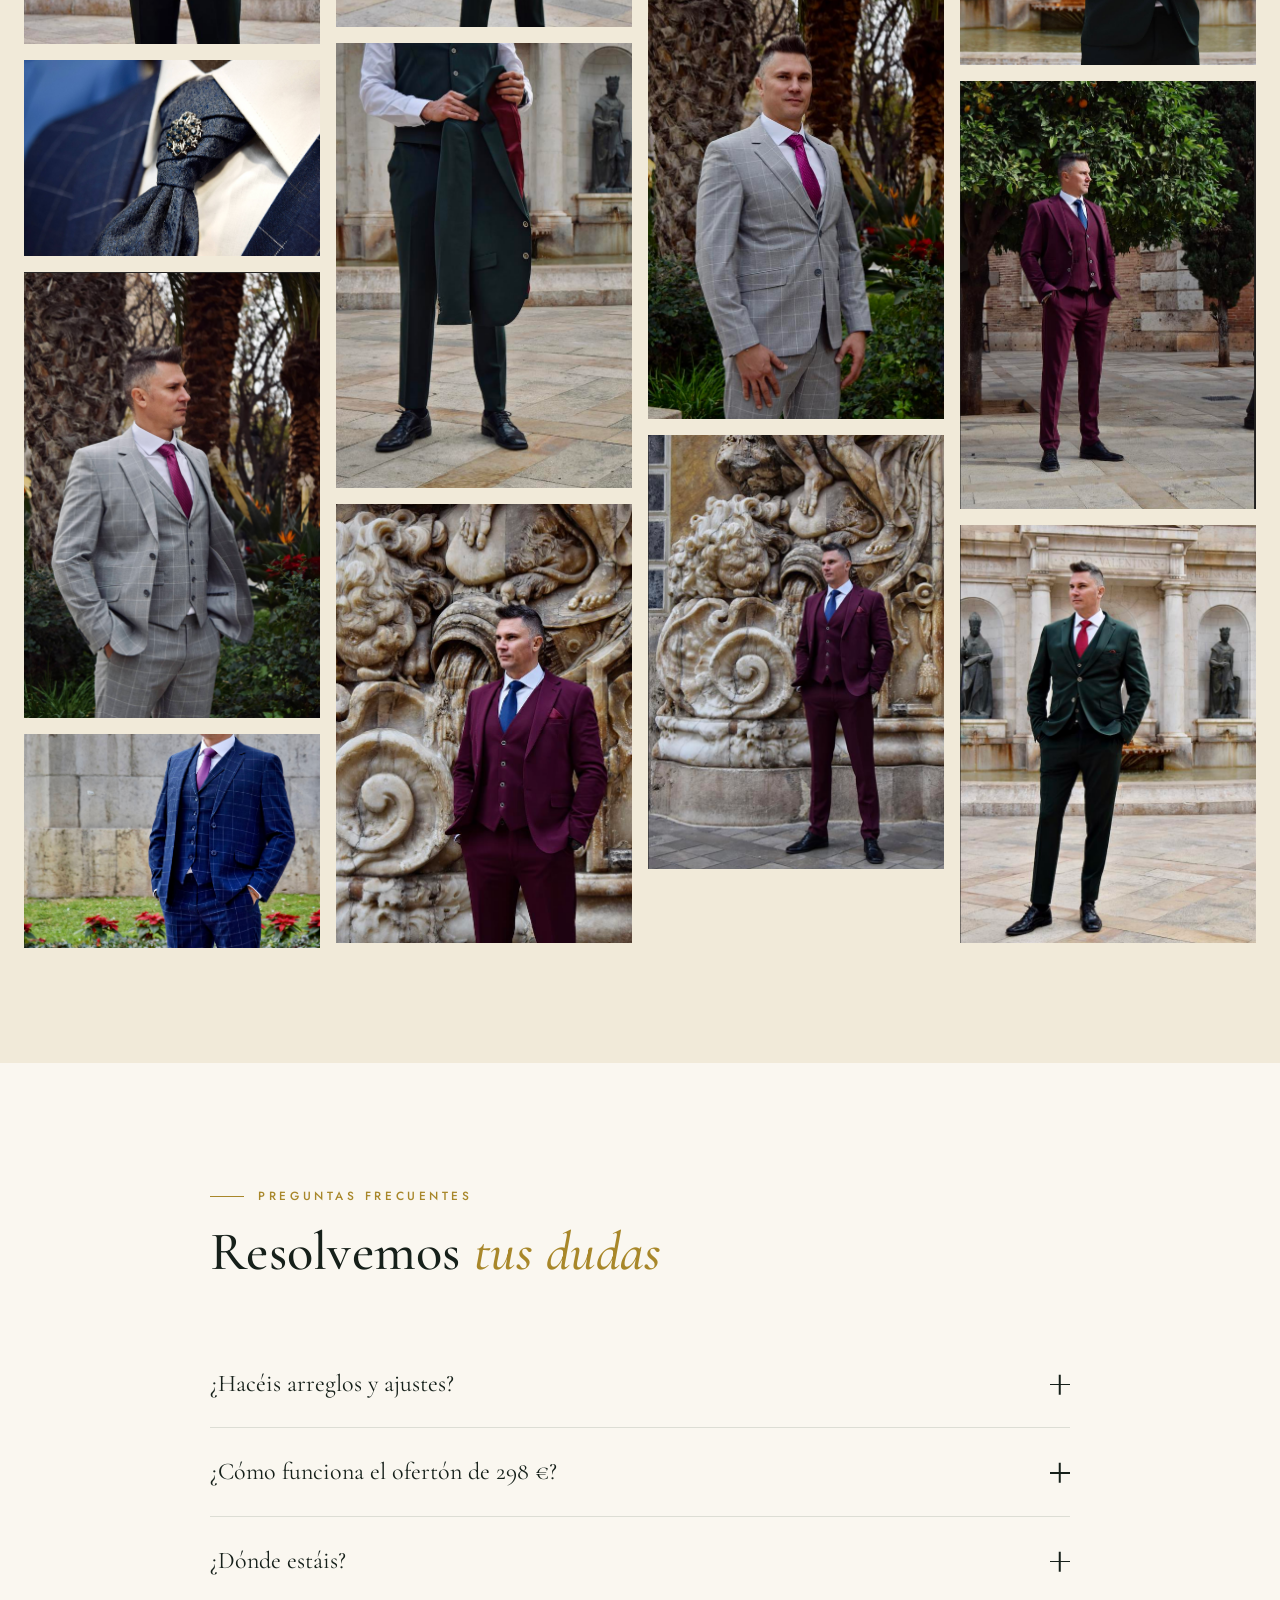
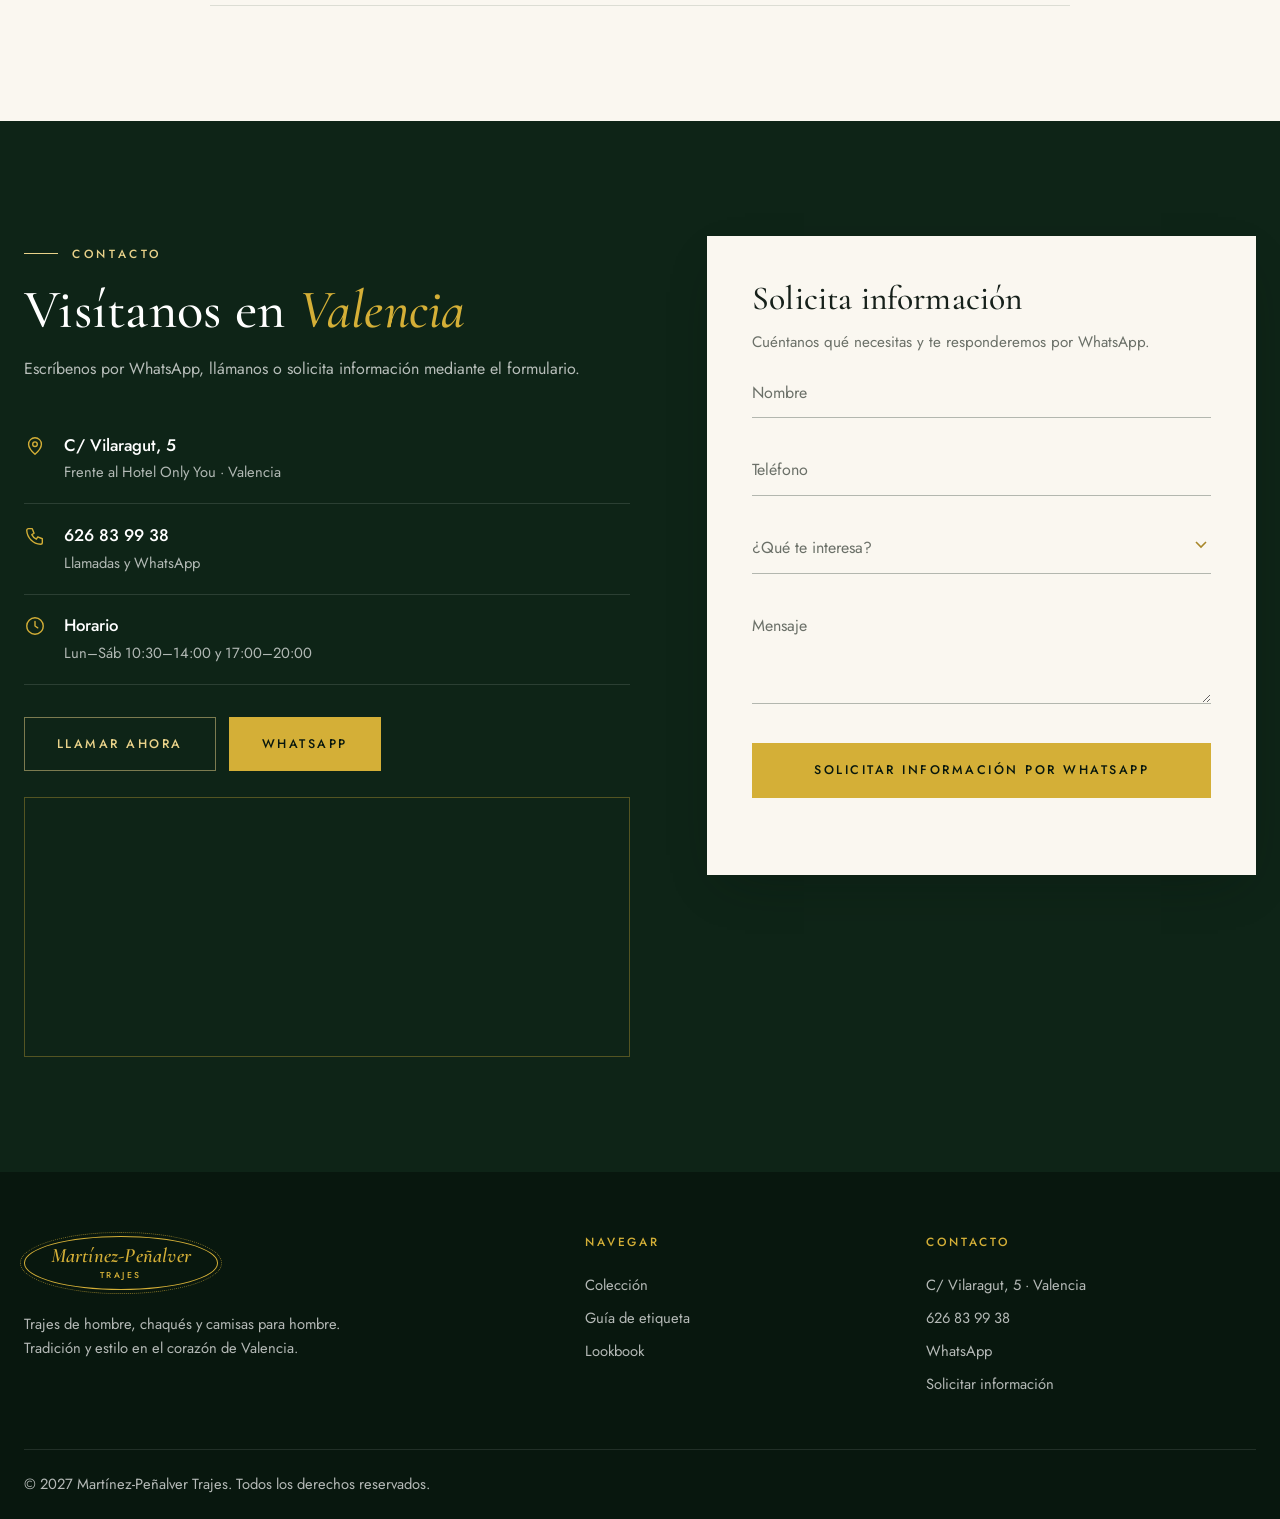
==== commit 8d4c56cb: "nuevo ajuste de texto nuevo ajuste de texto" ====
--- a/index.html
+++ b/index.html
@@ -88,7 +88,7 @@
           <div class="slide-bg"></div>
           <div class="container slide-content">
             <p class="eyebrow" data-anim>Oferta de temporada</p>
-            <h2 class="h1" data-anim>Ofertón chaqués<br>desde <em>298 €</em></h2>
+            <h2 class="h1" data-anim>Ofertón chaqués<br>Por el precio de <em>298 €</em></h2>
             <p class="lead" data-anim>Para novios, padrinos e invitados que quieren vestir con la máxima etiqueta sin renunciar a la calidad.</p>
             <div class="actions" data-anim>
               <a href="#oferta" class="btn btn-gold">Ver oferta</a>
@@ -229,7 +229,7 @@
           <a href="#contacto" class="btn btn-gold">Solicitar información</a>
         </div>
         <div class="offer-price reveal" style="--d:.15s">
-          <span class="from">desde</span>
+          <span class="from">Por el precio de</span>
           <strong>298<small>€</small></strong>
           <span class="tag">Chaqués</span>
         </div>
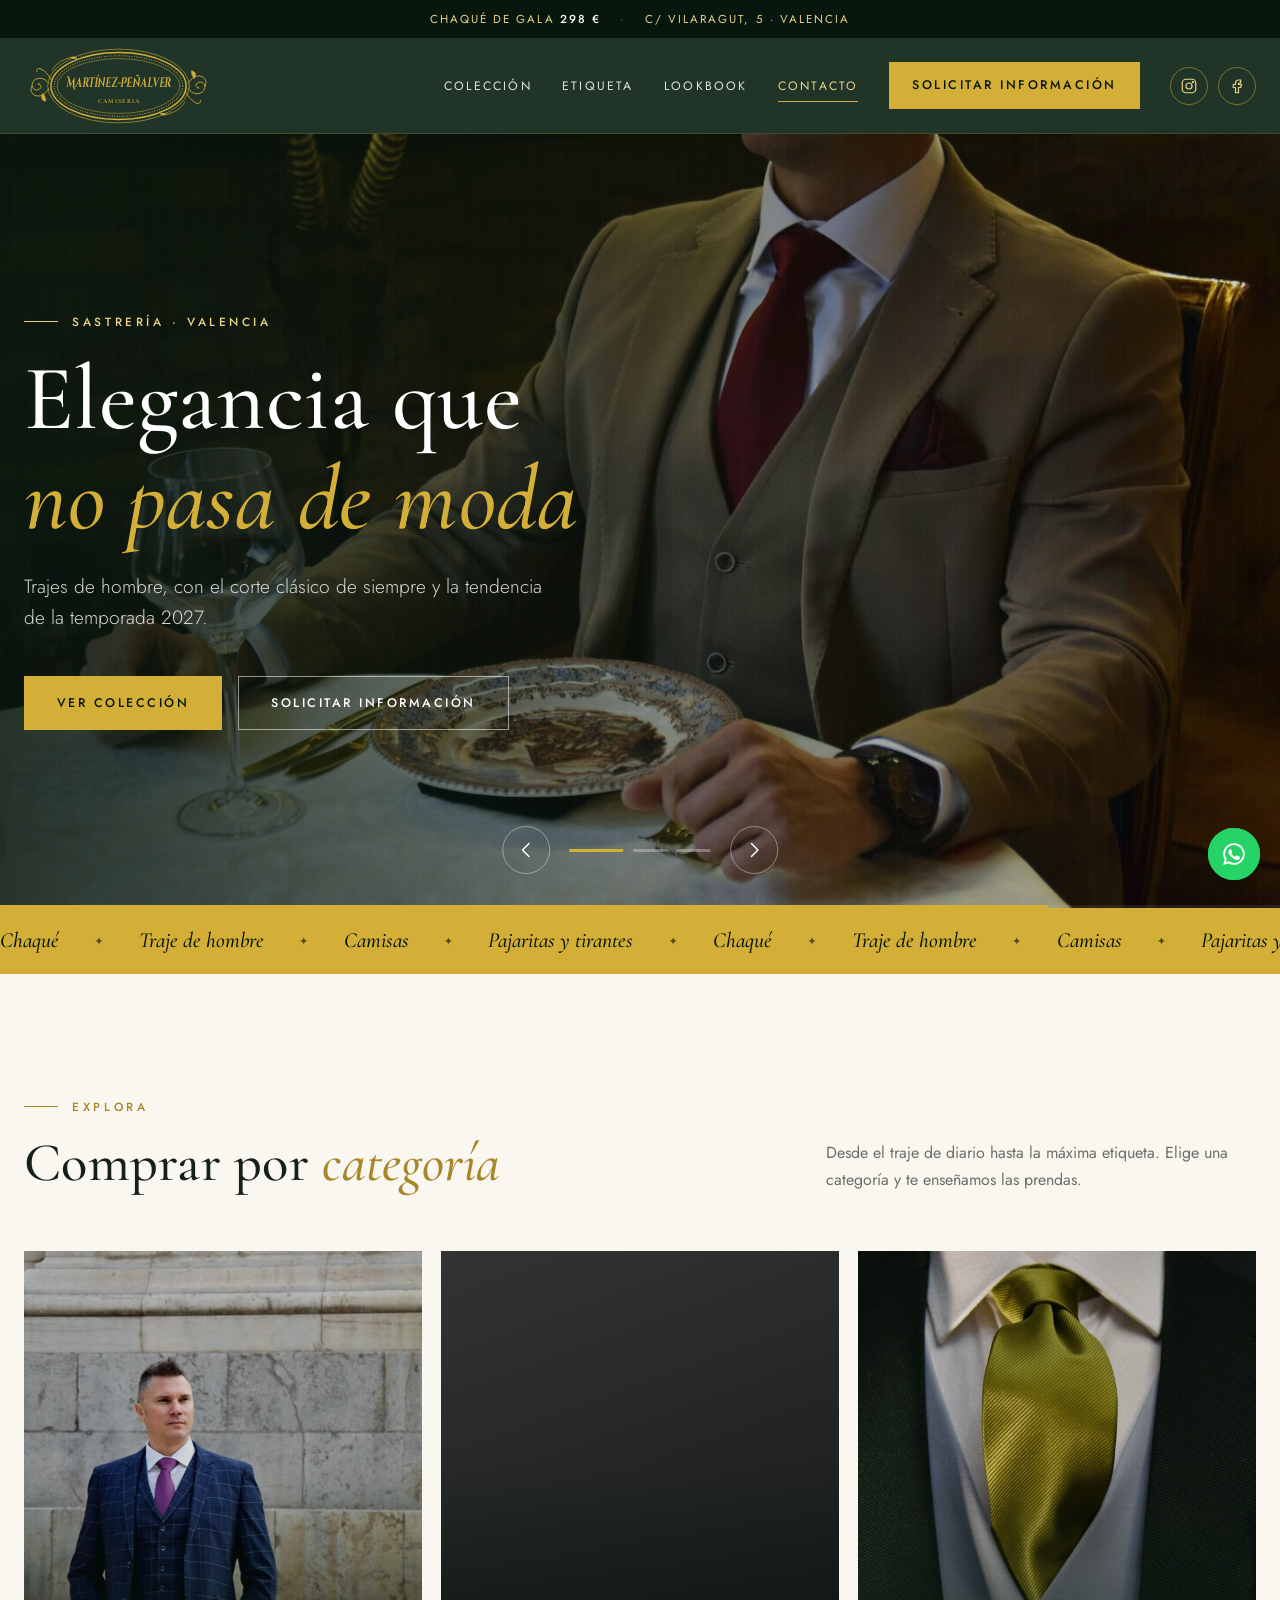
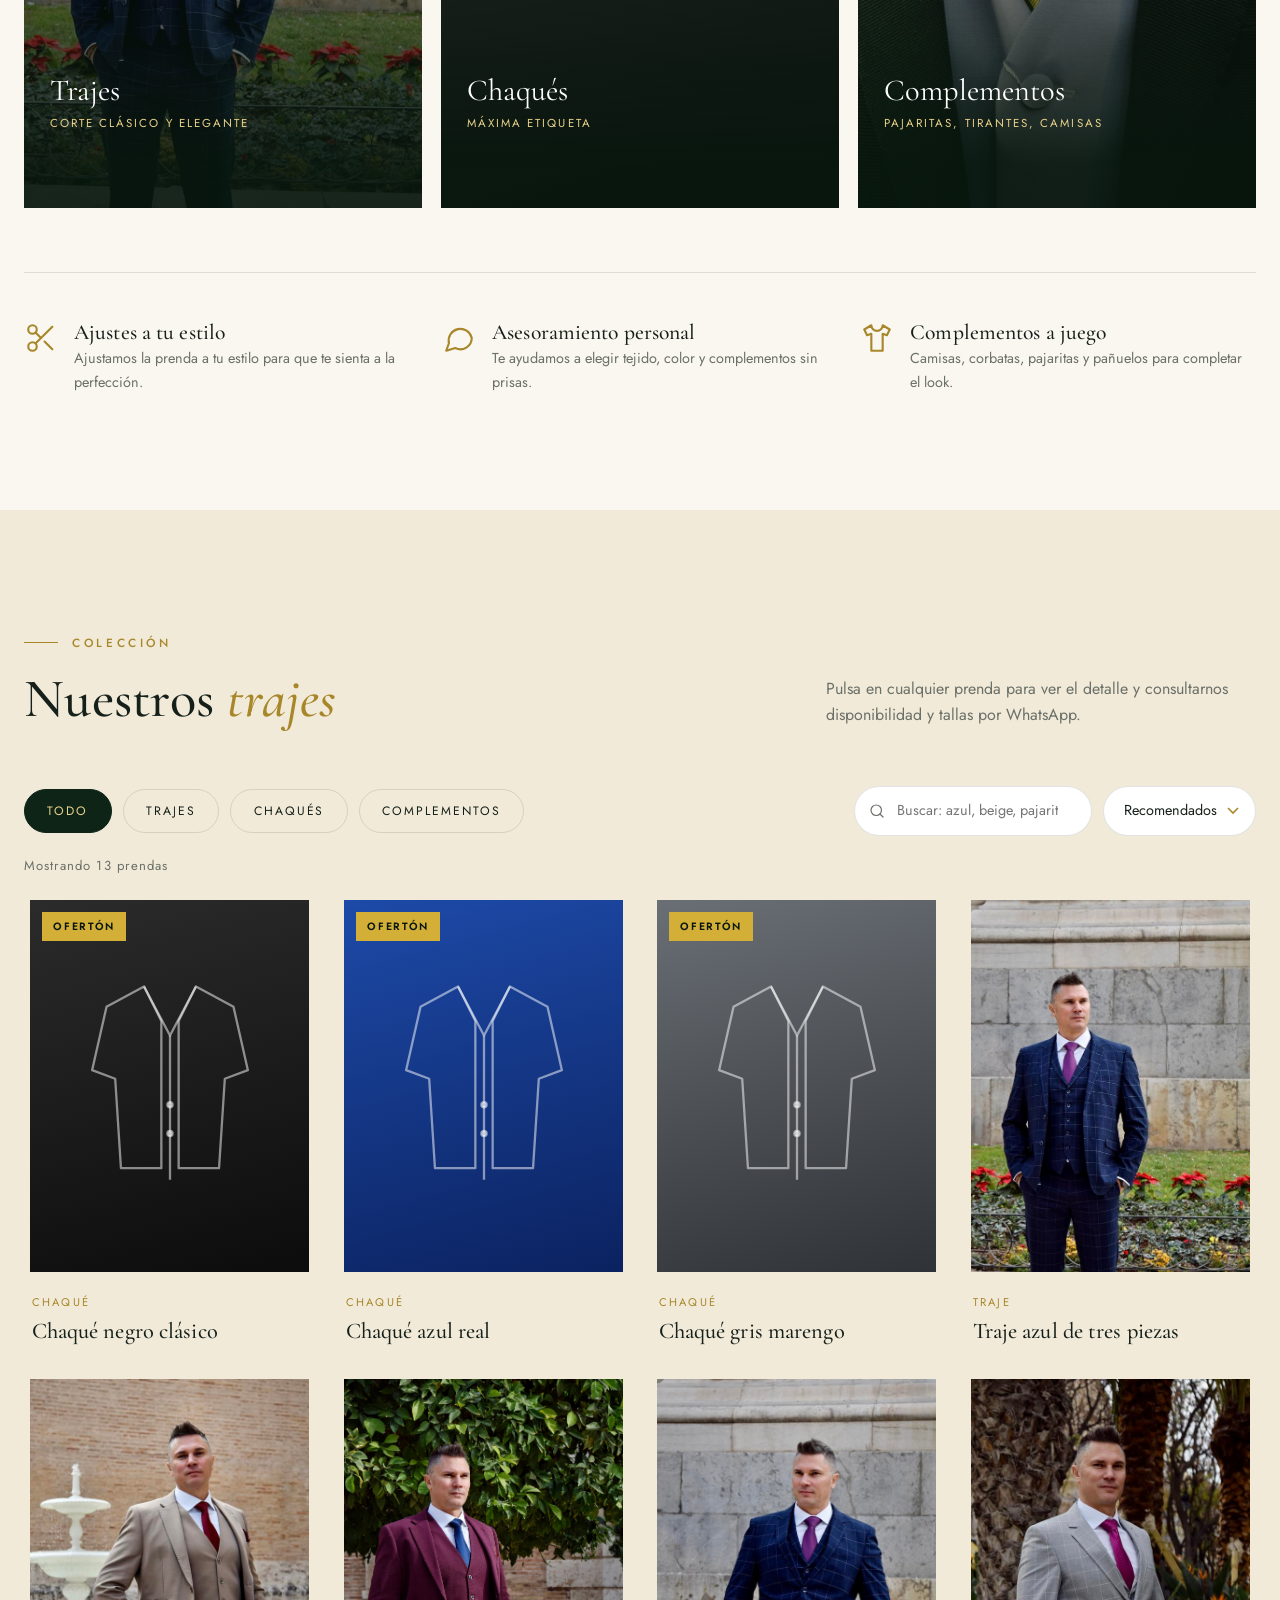
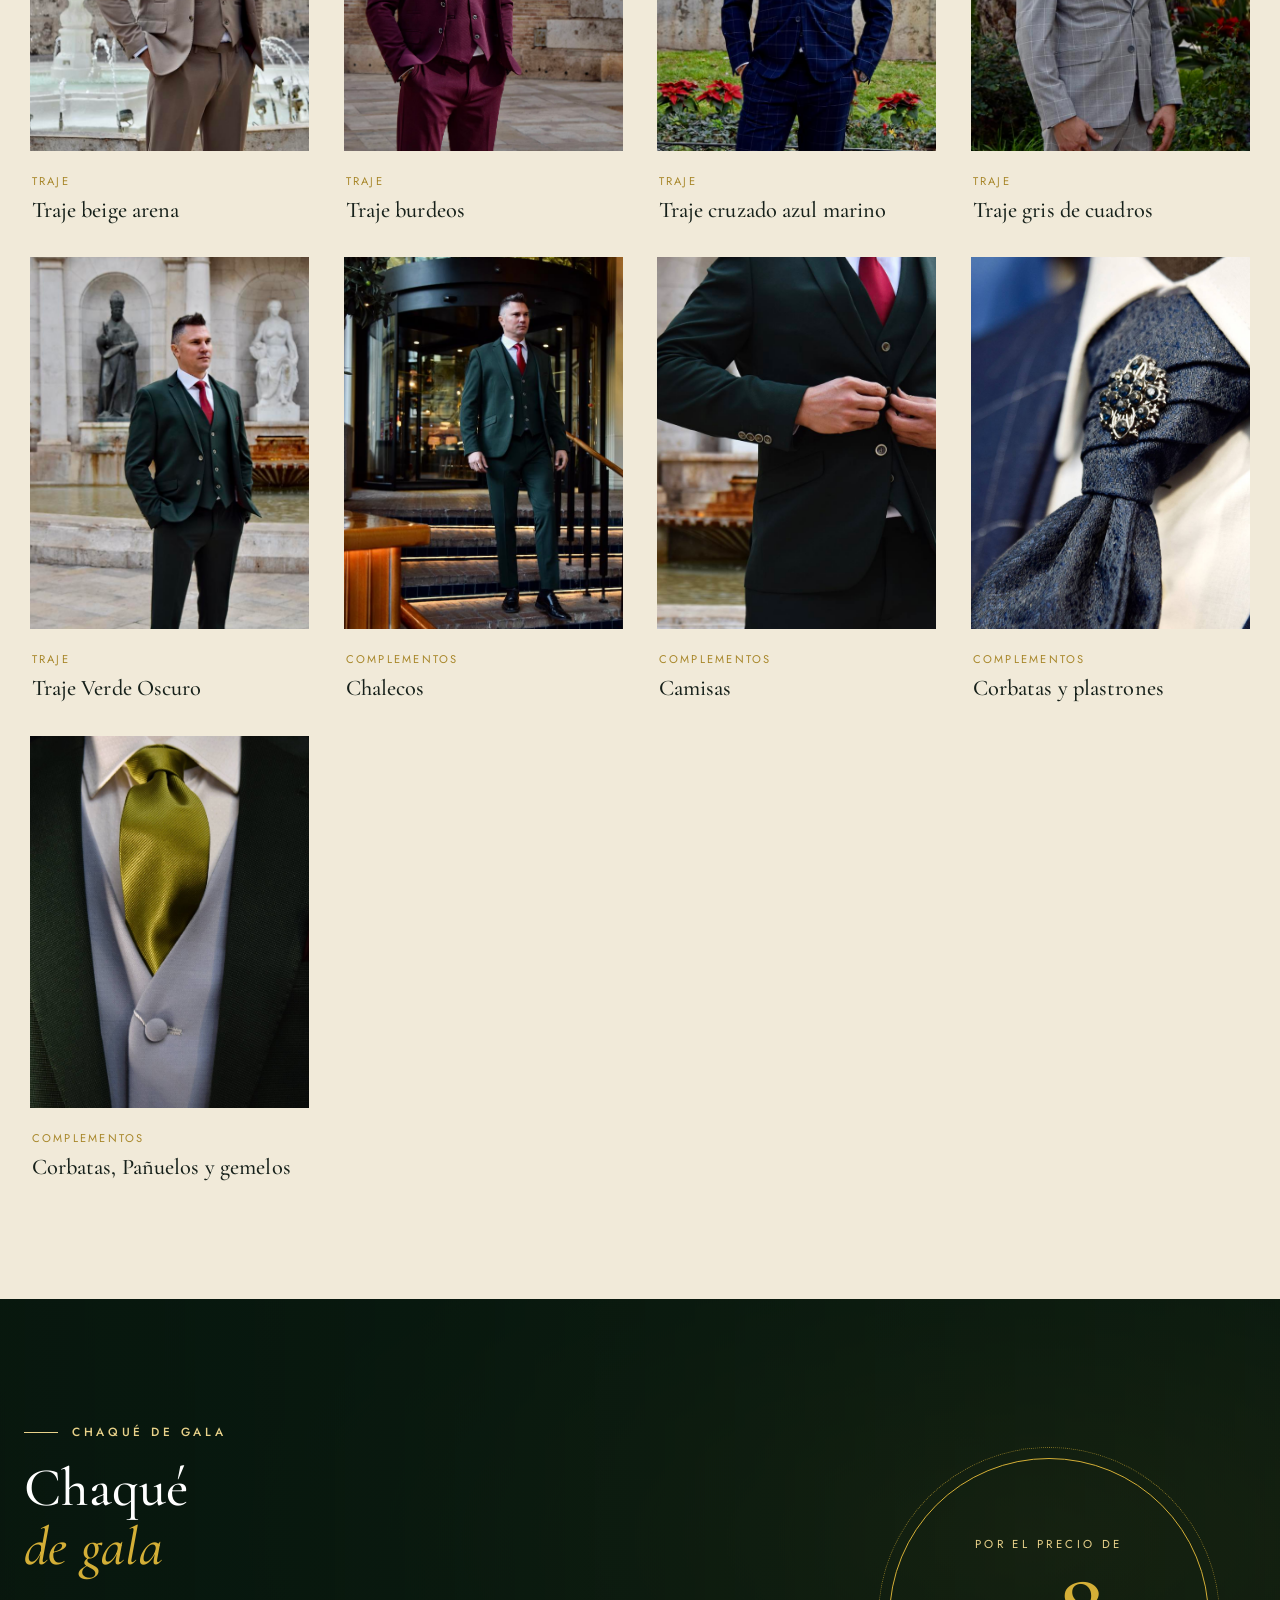
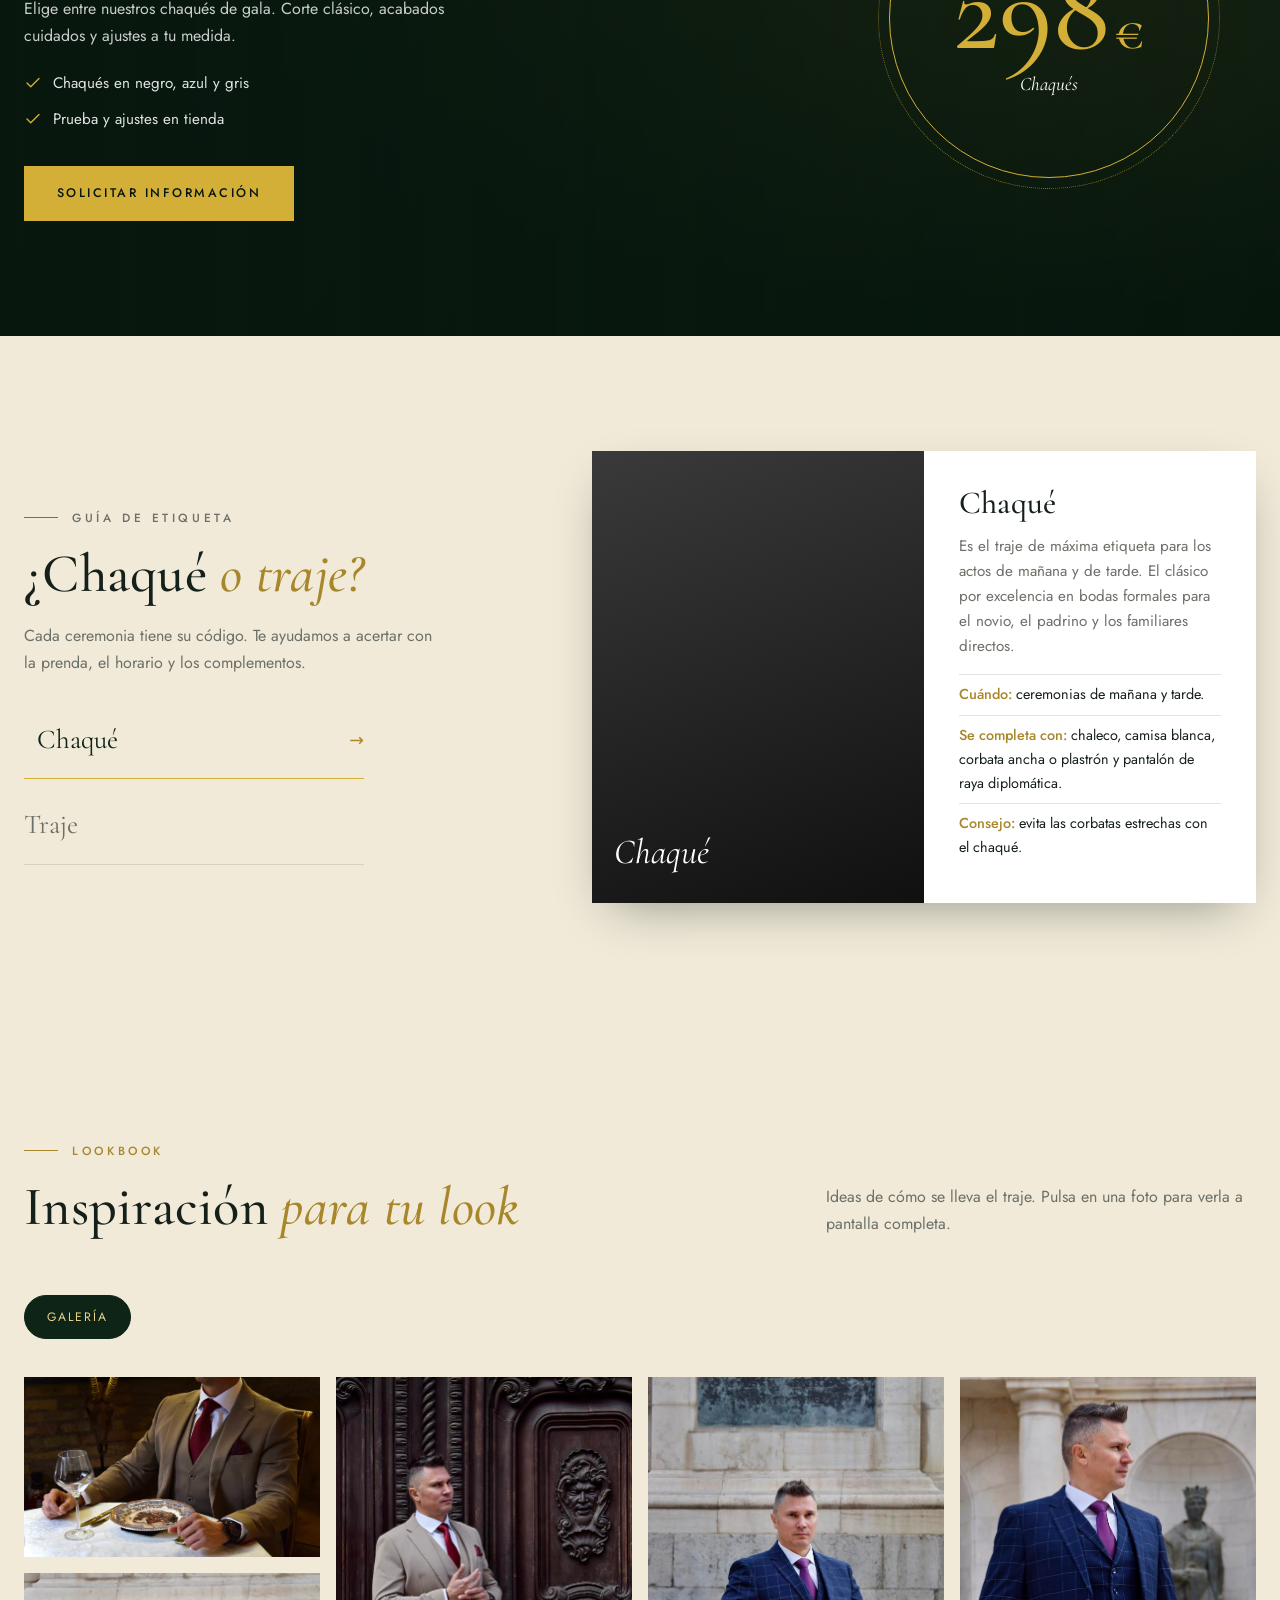
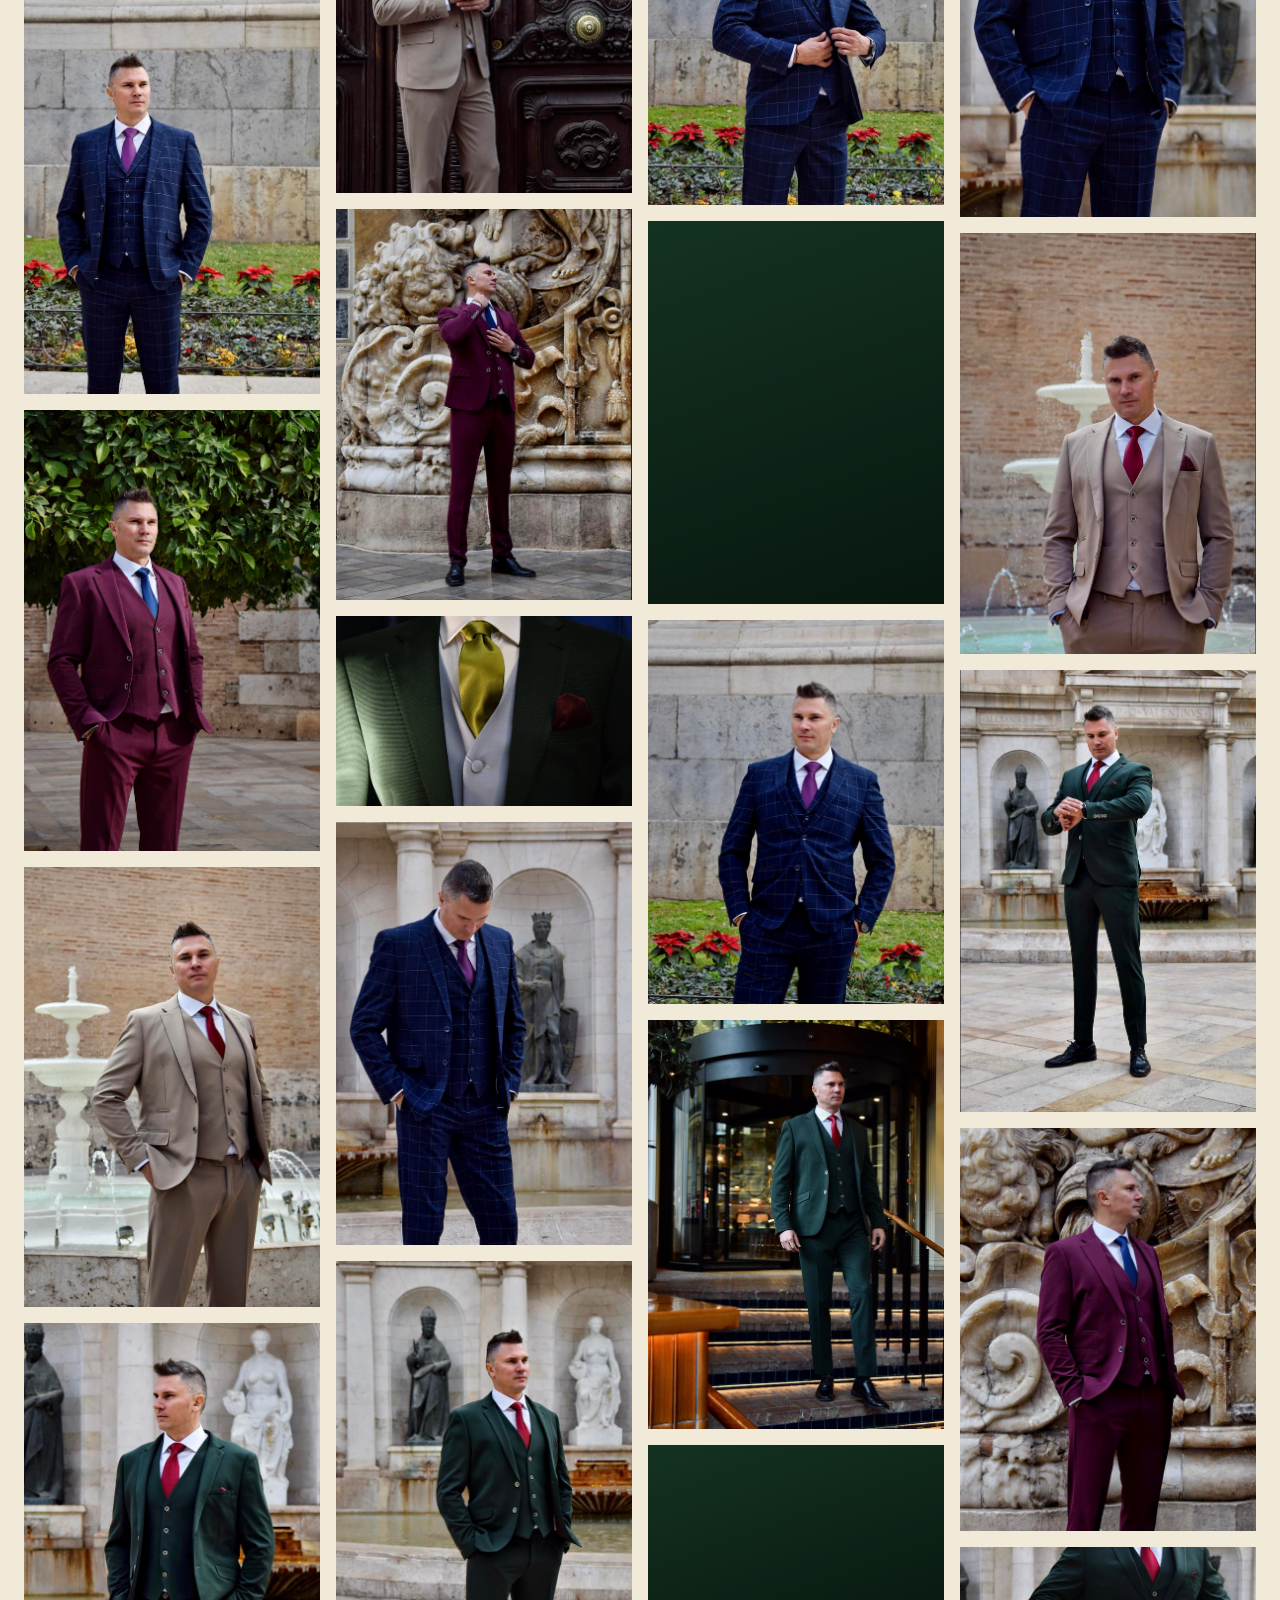
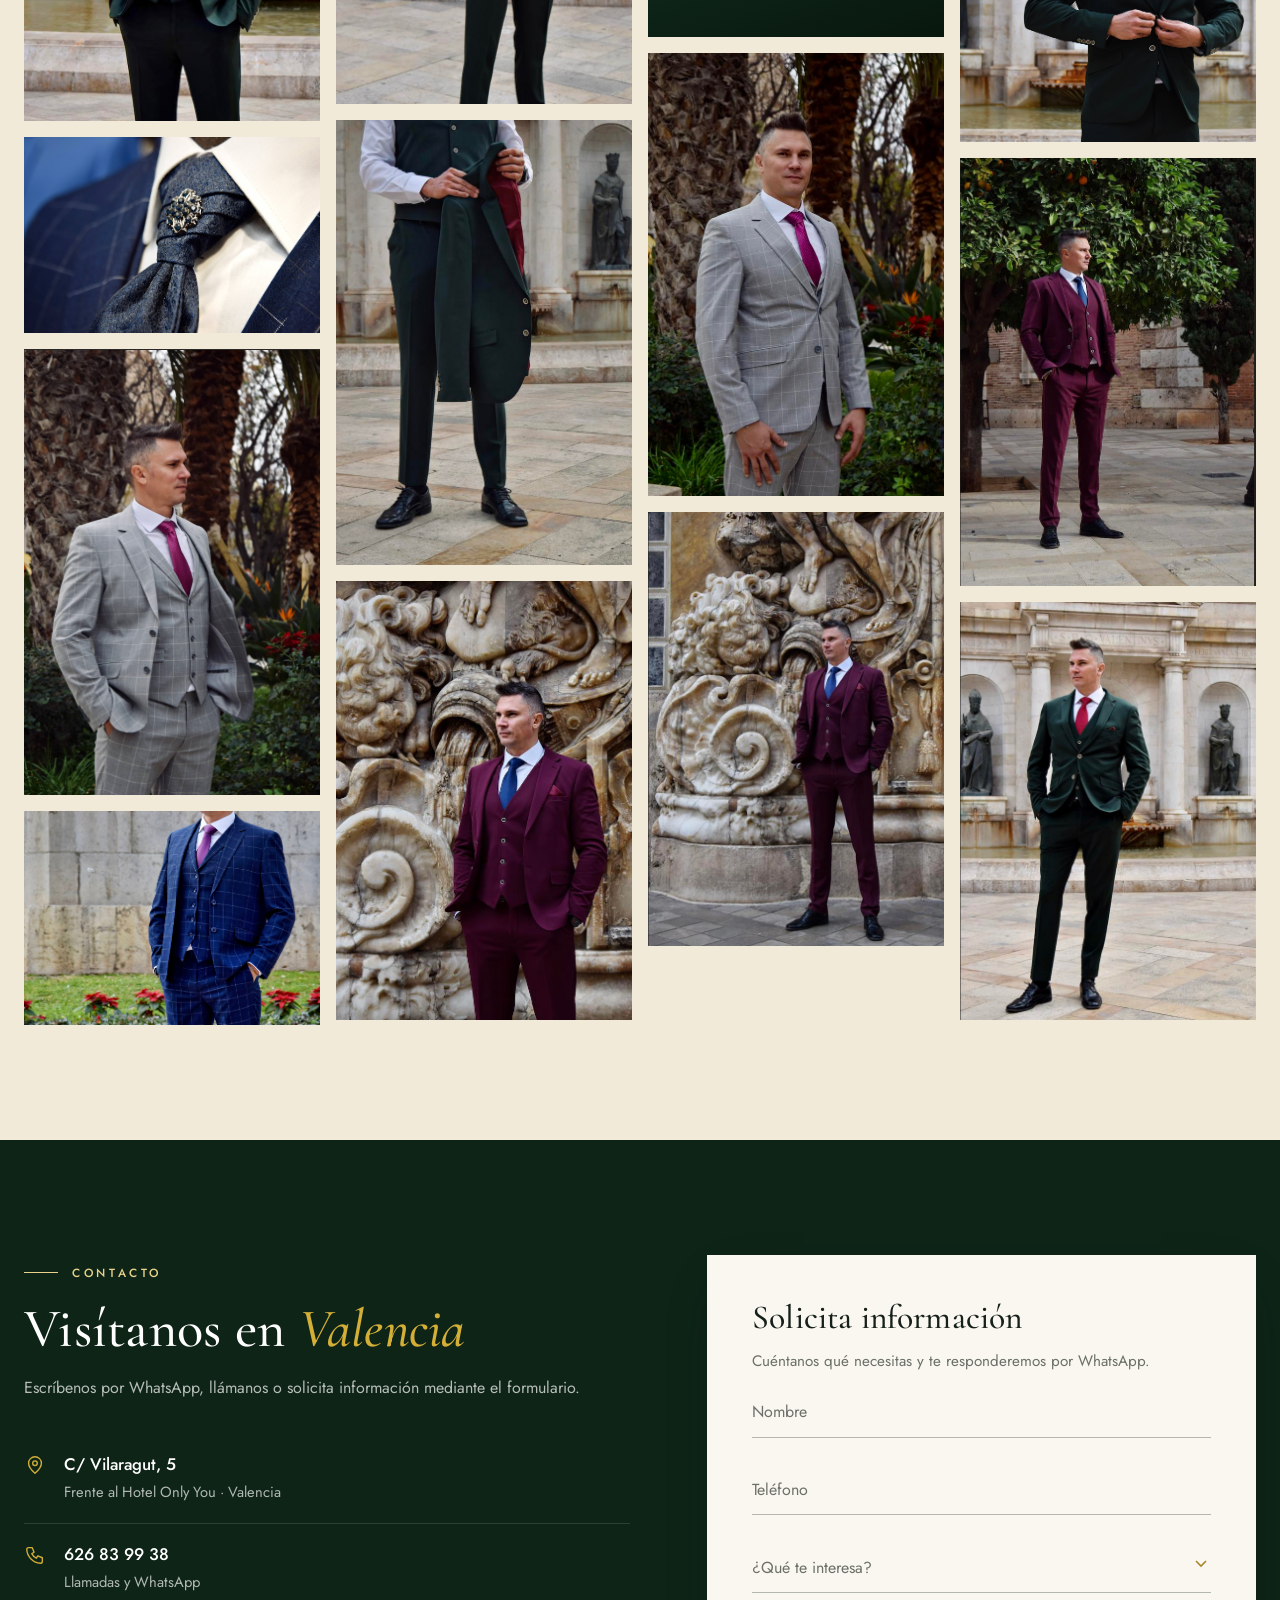
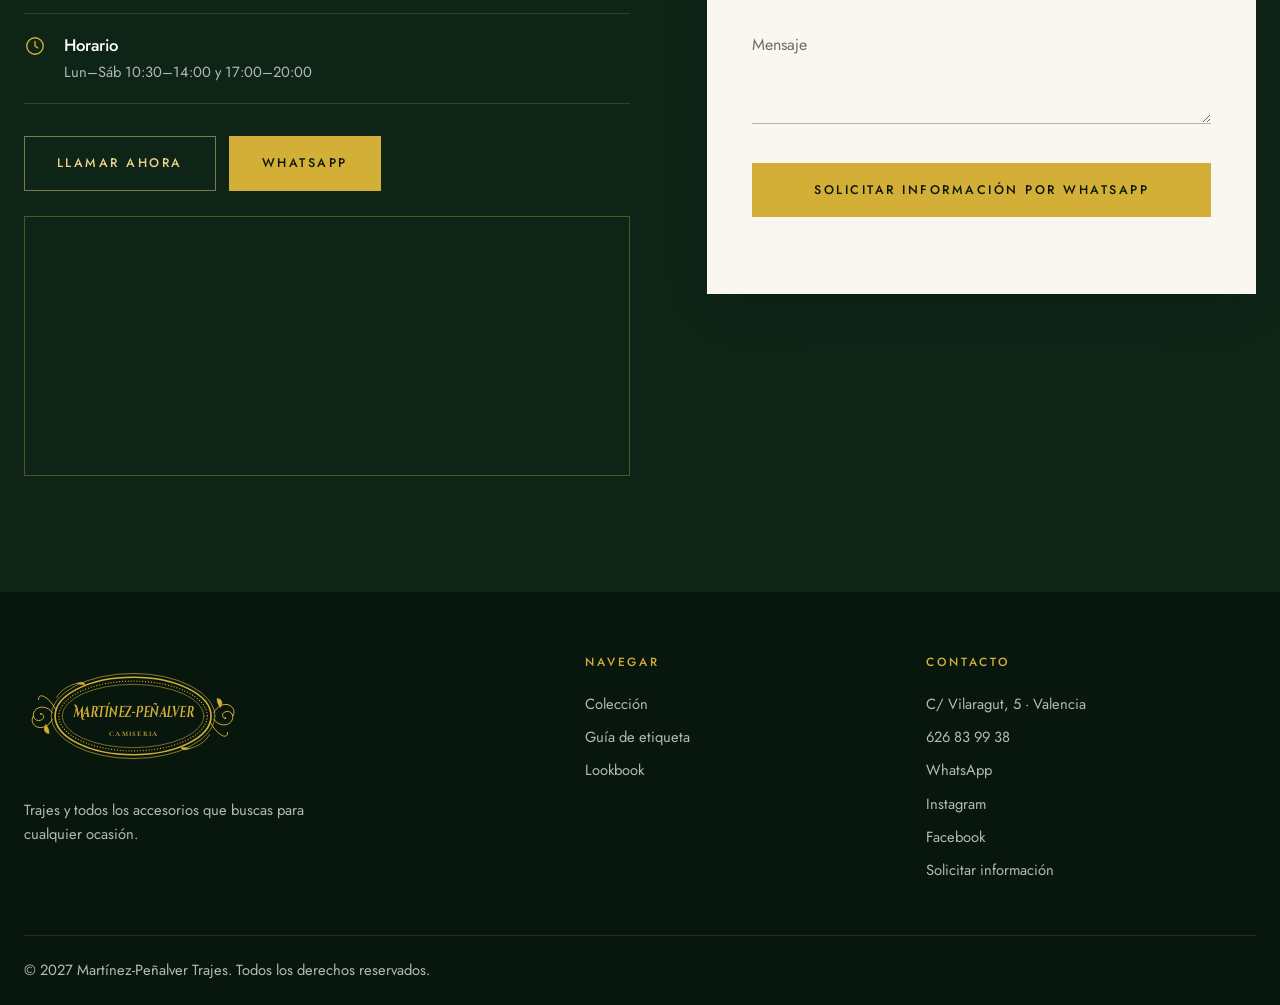
==== commit 74bad5af: "Actualizacion Se actualizan cosas como el logo, el tab de FAQ, se agregan iconos de redes sociales" ====
--- a/index.html
+++ b/index.html
@@ -9,7 +9,7 @@
   <script>document.documentElement.classList.add('js');</script>
   <link rel="preconnect" href="https://fonts.googleapis.com">
   <link rel="preconnect" href="https://fonts.gstatic.com" crossorigin>
-  <link href="https://fonts.googleapis.com/css2?family=Cormorant+Garamond:ital,wght@0,400;0,500;0,600;0,700;1,400;1,500;1,600&family=Jost:wght@300;400;500;600&display=swap" rel="stylesheet">
+  <link href="https://fonts.googleapis.com/css2?family=Cinzel+Decorative:wght@400;700&family=Cormorant+Garamond:ital,wght@0,400;0,500;0,600;0,700;1,400;1,500;1,600&family=Jost:wght@300;400;500;600&display=swap" rel="stylesheet">
   <link rel="stylesheet" href="styles.css">
 </head>
 <body>
@@ -18,10 +18,6 @@
   <svg width="0" height="0" style="position:absolute" aria-hidden="true" focusable="false">
     <symbol id="i-scissors" viewBox="0 0 24 24" fill="none" stroke="currentColor" stroke-width="1.5" stroke-linecap="round" stroke-linejoin="round"><circle cx="6" cy="6" r="3"/><circle cx="6" cy="18" r="3"/><path d="M20 4L8.1 15.9M14.5 14.5L20 20M8.1 8.1L12 12"/></symbol>
     <symbol id="i-chat" viewBox="0 0 24 24" fill="none" stroke="currentColor" stroke-width="1.5" stroke-linecap="round" stroke-linejoin="round"><path d="M21 12a8 8 0 01-11.6 7.1L3 21l1.9-5.4A8 8 0 1121 12z"/></symbol>
-    <symbol id="i-hanger" viewBox="0 0 24 24" fill="none" stroke="currentColor" stroke-width="1.5" stroke-linecap="round" stroke-linejoin="round"><path d="M12 7a2 2 0 10-2-2M12 7v2l9 6a1.5 1.5 0 01-.8 2.7H3.8A1.5 1.5 0 013 15l9-6"/></symbol>
-    <symbol id="i-sun" viewBox="0 0 24 24" fill="none" stroke="currentColor" stroke-width="1.5" stroke-linecap="round"><circle cx="12" cy="12" r="4"/><path d="M12 2v2M12 20v2M2 12h2M20 12h2M4.9 4.9l1.4 1.4M17.7 17.7l1.4 1.4M4.9 19.1l1.4-1.4M17.7 6.3l1.4-1.4"/></symbol>
-    <symbol id="i-brief" viewBox="0 0 24 24" fill="none" stroke="currentColor" stroke-width="1.5" stroke-linecap="round" stroke-linejoin="round"><rect x="3" y="7" width="18" height="13" rx="1"/><path d="M9 7V5h6v2"/></symbol>
-    <symbol id="i-heart" viewBox="0 0 24 24" fill="none" stroke="currentColor" stroke-width="1.5" stroke-linecap="round" stroke-linejoin="round"><path d="M12 21s-8-5-8-11a4.5 4.5 0 018-2.8A4.5 4.5 0 0120 10c0 6-8 11-8 11z"/></symbol>
     <symbol id="i-shirt" viewBox="0 0 24 24" fill="none" stroke="currentColor" stroke-width="1.5" stroke-linecap="round" stroke-linejoin="round"><path d="M8 3L3 6l2 4 3-1v12h8V9l3 1 2-4-5-3a4 4 0 01-8 0z"/></symbol>
     <symbol id="i-check" viewBox="0 0 24 24" fill="none" stroke="currentColor" stroke-width="1.8" stroke-linecap="round" stroke-linejoin="round"><path d="M4 12l5 5L20 6"/></symbol>
     <symbol id="i-pin" viewBox="0 0 24 24" fill="none" stroke="currentColor" stroke-width="1.5" stroke-linecap="round" stroke-linejoin="round"><path d="M12 21s7-6.2 7-11a7 7 0 10-14 0c0 4.8 7 11 7 11z"/><circle cx="12" cy="10" r="2.5"/></symbol>
@@ -31,12 +27,42 @@
     <symbol id="i-right" viewBox="0 0 24 24" fill="none" stroke="currentColor" stroke-width="1.6" stroke-linecap="round" stroke-linejoin="round"><path d="M9 5l7 7-7 7"/></symbol>
     <symbol id="i-search" viewBox="0 0 24 24" fill="none" stroke="currentColor" stroke-width="1.6" stroke-linecap="round"><circle cx="11" cy="11" r="7"/><path d="M20 20l-4-4"/></symbol>
     <symbol id="i-expand" viewBox="0 0 24 24" fill="none" stroke="currentColor" stroke-width="1.6" stroke-linecap="round" stroke-linejoin="round"><path d="M4 9V4h5M20 9V4h-5M4 15v5h5M20 15v5h-5"/></symbol>
+    <symbol id="i-instagram" viewBox="0 0 24 24" fill="none" stroke="currentColor" stroke-width="1.6" stroke-linecap="round" stroke-linejoin="round"><rect x="3" y="3" width="18" height="18" rx="5"/><circle cx="12" cy="12" r="4"/><circle cx="17.2" cy="6.8" r=".8" fill="currentColor"/></symbol>
+    <symbol id="i-facebook" viewBox="0 0 24 24" fill="none" stroke="currentColor" stroke-width="1.6" stroke-linecap="round" stroke-linejoin="round"><path d="M14 8h3V4h-3a4 4 0 00-4 4v2H7v4h3v7h4v-7h3l1-4h-4V8z"/></symbol>
+
+    <!-- LOGO (réplica de la tarjeta): marco ovalado + adornos + texto -->
+    <defs>
+      <g id="logo-mp" fill="none" stroke="currentColor" stroke-linecap="round" stroke-linejoin="round">
+        <!-- Marco: línea fina, línea gruesa, puntos y línea interior -->
+        <ellipse cx="200" cy="110" rx="150" ry="78" stroke-width="1.2"/>
+        <ellipse cx="200" cy="110" rx="143" ry="71" stroke-width="3"/>
+        <ellipse cx="200" cy="110" rx="136" ry="64" stroke-width="2.2" stroke-dasharray="0.1 5.2"/>
+        <ellipse cx="200" cy="110" rx="130" ry="58" stroke-width="1"/>
+
+        <!-- Adornos (izquierda y, girado 180°, derecha) -->
+        <g id="logo-orn" stroke-width="1.8">
+          <path d="M52 104C44 92 28 90 20 100C13 109 20 121 30 118C38 116 38 106 31 106"/>
+          <path d="M52 116C46 128 34 134 24 130C16 127 12 117 17 111"/>
+          <path d="M58 98C52 86 44 78 36 74C30 71 25 75 27 80"/>
+          <path d="M60 76C66 64 80 54 98 50" stroke-width="1.3"/>
+          <path d="M98 50C104 47 110 48 112 52C108 53 103 52 98 50Z" fill="currentColor" stroke-width="1"/>
+          <path d="M40 126C34 134 38 142 46 142C46 136 44 130 40 126Z" fill="currentColor" stroke-width="1"/>
+          <circle cx="31" cy="106" r="1.6" fill="currentColor" stroke="none"/>
+          <circle cx="17" cy="111" r="1.4" fill="currentColor" stroke="none"/>
+        </g>
+        <use href="#logo-orn" transform="rotate(180 200 110)"/>
+
+        <!-- Texto -->
+        <text transform="translate(200 112) skewX(-8)" text-anchor="middle" font-family="'Cinzel Decorative','Cormorant Garamond',Georgia,serif" font-weight="700" font-size="29" textLength="222" lengthAdjust="spacingAndGlyphs" fill="currentColor" stroke="none">Martínez-Peñalver</text>
+        <text transform="translate(200 147)" text-anchor="middle" font-family="'Cormorant Garamond',Georgia,serif" font-weight="700" font-size="13" textLength="88" lengthAdjust="spacing" fill="currentColor" stroke="none">CAMISERIA</text>
+      </g>
+    </defs>
   </svg>
 
   <!-- Barra superior -->
   <div class="topbar">
     <p>
-      <span>Ofertón chaqués <strong>298 €</strong></span>
+      <span>Chaqué de gala <strong>298 €</strong></span>
       <i aria-hidden="true">·</i>
       <span>C/ Vilaragut, 5 · Valencia</span>
     </p>
@@ -45,11 +71,8 @@
   <!-- Cabecera -->
   <header class="header" id="header">
     <div class="container header-inner">
-      <a href="#inicio" class="logo" aria-label="Martínez-Peñalver Trajes">
-        <span class="logo-oval">
-          <b>Martínez-Peñalver</b>  
-          <small>Trajes</small>
-        </span>
+      <a href="#inicio" class="logo" aria-label="Martínez-Peñalver Camisería">
+        <svg class="logo-mark" viewBox="0 0 400 220" role="img" aria-label="Martínez-Peñalver Camisería"><use href="#logo-mp"/></svg>
       </a>
 
       <nav class="nav" id="nav" aria-label="Principal">
@@ -58,6 +81,11 @@
         <a href="#lookbook" id="navLook">Lookbook</a>
         <a href="#contacto">Contacto</a>
         <a href="#contacto" class="btn btn-gold nav-cta">Solicitar información</a>
+        <!-- Redes sociales: CAMBIA los enlaces por los de la tienda -->
+        <div class="nav-social">
+          <a class="soc" href="https://www.instagram.com/TU_USUARIO" target="_blank" rel="noopener" aria-label="Instagram"><svg width="18" height="18"><use href="#i-instagram"/></svg></a>
+          <a class="soc" href="https://www.facebook.com/TU_PAGINA" target="_blank" rel="noopener" aria-label="Facebook"><svg width="18" height="18"><use href="#i-facebook"/></svg></a>
+        </div>
       </nav>
 
       <button class="burger" id="burger" aria-label="Abrir menú" aria-expanded="false" aria-controls="nav">
@@ -67,7 +95,7 @@
   </header>
 
   <main>
-    <!-- HERO SLIDER -->
+    <!-- HERO SLIDER (3 diapositivas) -->
     <section class="hero" id="inicio" aria-roledescription="carrusel" aria-label="Destacados">
       <div class="slides">
 
@@ -87,27 +115,27 @@
         <article class="slide" data-bg="2">
           <div class="slide-bg"></div>
           <div class="container slide-content">
-            <p class="eyebrow" data-anim>Oferta de temporada</p>
-            <h2 class="h1" data-anim>Ofertón chaqués<br>Por el precio de <em>298 €</em></h2>
-            <p class="lead" data-anim>Para novios, padrinos e invitados que quieren vestir con la máxima etiqueta sin renunciar a la calidad.</p>
+            <p class="eyebrow" data-anim>Especial novios y padrinos</p>
+            <h2 class="h1" data-anim>Chaqué<br><em>Tradición y distinción</em></h2>
+            <p class="lead" data-anim>Para novios, padrinos e invitados que quieren vestir con la máxima etiqueta sin renunciar a la elegancia.</p>
             <div class="actions" data-anim>
-              <a href="#oferta" class="btn btn-gold">Ver oferta</a>
+              <a href="#oferta" class="btn btn-gold">Ver chaqués</a>
             </div>
           </div>
         </article>
 
-        <!--<article class="slide" data-bg="3">
+        <article class="slide" data-bg="3">
           <div class="slide-bg"></div>
           <div class="container slide-content">
             <p class="eyebrow" data-anim>A tu medida</p>
-            <h2 class="h1" data-anim>Un traje pensado para<br><em>sentarte a la perfección</em></h2>
+            <h2 class="h1" data-anim>Hecho para destacar en cada momento,<br><em>ajuste inigualable</em></h2>
             <p class="lead" data-anim>Ajustes y asesoramiento personal para que cada prenda te quede perfecta.</p>
             <div class="actions" data-anim>
-              <a href="#contacto" class="btn btn-gold">Solicitar información</a>
+              <a href="#coleccion" class="btn btn-gold">Ver colección</a>
               <a href="#contacto" class="btn btn-ghost">Solicitar información</a>
             </div>
           </div>
-        </article>-->
+        </article>
 
       </div>
 
@@ -143,7 +171,7 @@
         <div class="cats">
           <a href="#coleccion" class="cat reveal" data-filter="traje" data-bg="cat-trajes">
             <div class="cat-bg"></div>
-            <div class="cat-label"><span>Trajes</span><small>Paño y lana fría</small><p>Azul, beige, burdeos, cuadros… para bodas, invitados y ocasiones de diario.</p><em>Ver trajes →</em></div>
+            <div class="cat-label"><span>Trajes</span><small>Corte clásico y elegante</small><p>Azul, beige, burdeos, cuadros… para bodas, invitados y ocasiones de diario.</p><em>Ver trajes →</em></div>
           </a>
           <a href="#coleccion" class="cat reveal" data-filter="chaque" data-bg="cat-chaques" style="--d:.1s">
             <div class="cat-bg"></div>
@@ -186,10 +214,6 @@
             <label class="select"><span class="sr">Ordenar por</span>
               <select id="sort" aria-label="Ordenar por">
                 <option value="rec">Recomendados</option>
-                <!-- PRECIOS OCULTOS: opciones de orden por precio desactivadas
-                <option value="asc">Precio: de menor a mayor</option>
-                <option value="desc">Precio: de mayor a menor</option>
-                -->
                 <option value="az">Nombre (A–Z)</option>
               </select>
             </label>
@@ -203,25 +227,17 @@
           <p>Prueba con otra palabra o cuéntanos qué necesitas: si no lo tenemos, lo encargamos.</p>
           <a href="#contacto" class="btn btn-dark">Solicitar información</a>
         </div>
-
-        <!--<div class="collection-cta reveal">
-          <div>
-            <h3>¿No encuentras tu talla o tu color?</h3>
-            <p>Trabajamos también por encargo y con ajustes a medida. Escríbenos y lo preparamos para tu evento.</p>
-          </div>
-          <a href="https://wa.me/34626839938?text=Hola%2C%20quer%C3%ADa%20consultar%20un%20traje%20por%20encargo." target="_blank" rel="noopener" class="btn btn-dark">Consultar por WhatsApp</a>
-        </div>-->
-      </div>
-    </section>
-
-    <!-- OFERTÓN -->
+      </div>
+    </section>
+
+    <!-- CHAQUÉ DE GALA -->
     <section class="offer" id="oferta">
       <div class="offer-bg" id="offerBg"></div>
       <div class="container offer-inner">
         <div class="offer-text reveal">
-          <p class="eyebrow">Ofertón de temporada</p>
-          <h2>Chaqué<br></h2>
-          <p>Elige entre nuestros chaqués en oferta. Corte clásico, paño de calidad y ajustes a tu medida.</p>
+          <p class="eyebrow">Chaqué de gala</p>
+          <h2>Chaqué<br><em>de gala</em></h2>
+          <p>Elige entre nuestros chaqués de gala. Corte clásico, acabados cuidados y ajustes a tu medida.</p>
           <ul class="offer-list">
             <li><svg width="18" height="18"><use href="#i-check"/></svg>Chaqués en negro, azul y gris</li>
             <li><svg width="18" height="18"><use href="#i-check"/></svg>Prueba y ajustes en tienda</li>
@@ -235,87 +251,6 @@
         </div>
       </div>
     </section>
-
-    <!-- SECCIÓN TENDENCIAS DESACTIVADA
-    <section class="section" id="tendencias">
-      <div class="container">
-        <header class="section-head section-head-row reveal">
-          <div>
-            <p class="eyebrow">Tendencias 2027</p>
-            <h2>Descubre los colores <em>de la temporada</em></h2>
-          </div>
-          <p class="sub">Pulsa en un tono y verás cómo queda el traje, con la corbata, el pañuelo y los zapatos que mejor le sientan.</p>
-        </header>
-
-        <div class="explorer reveal" id="explorer">
-          <div class="stage" id="stage">
-            <span class="stage-tag" id="cTag">Color estrella</span>
-            <svg class="bust" viewBox="0 0 300 430" role="img" aria-label="Previsualización del traje en el color elegido">
-              <defs>
-                <linearGradient id="sheen" x1="0" y1="0" x2="1" y2="0">
-                  <stop offset="0" stop-color="#fff" stop-opacity=".2"/>
-                  <stop offset=".5" stop-color="#fff" stop-opacity="0"/>
-                  <stop offset="1" stop-color="#000" stop-opacity=".28"/>
-                </linearGradient>
-              </defs>
-              <ellipse cx="150" cy="44" rx="22" ry="27" fill="#5b2420"/>
-              <ellipse cx="143" cy="34" rx="7" ry="11" fill="#fff" opacity=".14"/>
-              <rect x="143" y="68" width="14" height="20" fill="#4a1d1a"/>
-              <path class="s-body" d="M92 98 L128 84 H172 L208 98 Q248 114 260 152 L274 410 H26 L40 152 Q52 114 92 98 Z"/>
-              <path d="M128 84 L150 258 L172 84 Z" fill="#f6f2e8"/>
-              <path class="s-lapel" d="M128 84 L96 132 L116 202 L150 258 Z"/>
-              <path class="s-lapel" d="M172 84 L204 132 L184 202 L150 258 Z"/>
-              <path class="s-tie" d="M142 98 H158 L163 116 L157 226 L150 246 L143 226 L137 116 Z"/>
-              <path class="s-tie" d="M140 90 H160 L157 108 H143 Z"/>
-              <path d="M150 258 V410" stroke="#000" stroke-opacity=".28" stroke-width="1.5"/>
-              <circle cx="150" cy="282" r="3.4" fill="#000" fill-opacity=".5"/>
-              <circle cx="150" cy="326" r="3.4" fill="#000" fill-opacity=".5"/>
-              <path d="M198 196 L238 190" stroke="#000" stroke-opacity=".38" stroke-width="2.2" stroke-linecap="round"/>
-              <path class="s-pocket" d="M203 194 L211 174 L222 186 L231 172 L236 192 Z"/>
-              <path d="M92 98 L128 84 H172 L208 98 Q248 114 260 152 L274 410 H26 L40 152 Q52 114 92 98 Z" fill="url(#sheen)"/>
-            </svg>
-            <p class="stage-hex" id="cHex">#1D4AA8</p>
-          </div>
-
-          <div class="explorer-info">
-            <h3 id="cName">Azul real</h3>
-            <p id="cDesc" class="cdesc"></p>
-            <dl class="pairs">
-              <div><dt>Corbata</dt><dd><i class="cdot" id="pTieDot"></i><span id="pTie"></span></dd></div>
-              <div><dt>Pañuelo</dt><dd><i class="cdot" id="pPocketDot"></i><span id="pPocket"></span></dd></div>
-              <div><dt>Camisa</dt><dd><span id="pShirt"></span></dd></div>
-              <div><dt>Zapatos</dt><dd><span id="pShoes"></span></dd></div>
-            </dl>
-            <p class="ideal"><b>Ideal para:</b> <span id="cFor"></span></p>
-            <a href="#coleccion" class="btn btn-dark" id="cLink">Ver trajes en este tono</a>
-          </div>
-        </div>
-
-        <div class="swatch-bar reveal">
-          <button class="arrow dark" id="sPrev" aria-label="Tono anterior"><svg width="22" height="22"><use href="#i-left"/></svg></button>
-          <div class="swatches" id="swatches" role="listbox" aria-label="Tonos de tendencia"></div>
-          <button class="arrow dark" id="sNext" aria-label="Tono siguiente"><svg width="22" height="22"><use href="#i-right"/></svg></button>
-        </div>
-        <p class="hint reveal">Arrastra, usa las flechas o pulsa un tono. Cambia solo cada pocos segundos hasta que elijas uno.</p>
-
-        <h3 class="subhead reveal">Las claves de la temporada</h3>
-        <div class="keys">
-          <article class="key reveal"><span>01</span><h4>El azul sigue reinando</h4><p>Del azul noche al azul vibrante: sigue siendo el color estrella de bodas y ceremonias.</p></article>
-          <article class="key reveal" style="--d:.06s"><span>02</span><h4>Tonos tierra</h4><p>Beige, caramelo y chocolate se consolidan como base elegante. El marrón pisa fuerte.</p></article>
-          <article class="key reveal" style="--d:.12s"><span>03</span><h4>«Berry tones»</h4><p>Burdeos, granate y malva aportan carácter y un aire de dandi a americanas y chalecos.</p></article>
-          <article class="key reveal" style="--d:.18s"><span>04</span><h4>Sastrería relajada</h4><p>Hombros algo más amplios, cortes cómodos y tejidos naturales, sin perder sofisticación.</p></article>
-        </div>
-
-        <p class="sources reveal">
-          Fuentes:
-          <a href="https://www.bodas.net/articulos/tendencias-trajes-de-novio--c7861" target="_blank" rel="noopener">Bodas.net</a> ·
-          <a href="https://www.eldiariodehoy.com/arte-y-cultura/doce-tendencias-que-redefinen-el-estilo-masculino-en-2026/56846/2026/" target="_blank" rel="noopener">El Diario de Hoy</a> ·
-          <a href="https://www.elcorteingles.es/contenidos/moda-y-accesorios/colores-tendencia-moda-hombre/" target="_blank" rel="noopener">El Corte Inglés</a> ·
-          <a href="https://www.laprensa.hn/amiga/tendencias-moda-2026-LE28799345" target="_blank" rel="noopener">La Prensa</a>
-        </p>
-      </div>
-    </section>
-    -->
 
     <!-- GUÍA DE ETIQUETA -->
     <section class="section section-sand" id="guia">
@@ -358,39 +293,7 @@
           </div>
         </div>
       </div>
-
-      <!--<div class="container">
-        <h3 class="subhead reveal">¿Qué me pongo según el evento?</h3>
-        <div class="events">
-          <article class="event reveal"><svg class="ico"><use href="#i-sun"/></svg><h4>Boda de mañana</h4><p><b>Chaqué.</b> Chaleco, camisa blanca y corbata ancha o plastrón.</p></article>
-          <article class="event reveal" style="--d:.06s"><svg class="ico"><use href="#i-heart"/></svg><h4>Boda de tarde</h4><p><b>Chaqué o traje oscuro.</b> Un chaleco cruzado aporta elegancia extra.</p></article>
-          <article class="event reveal" style="--d:.12s"><svg class="ico"><use href="#i-hanger"/></svg><h4>Boda civil o invitado</h4><p><b>Traje.</b> Anímate con beige, verde botella o burdeos.</p></article>
-          <article class="event reveal" style="--d:.18s"><svg class="ico"><use href="#i-brief"/></svg><h4>Trabajo y reuniones</h4><p><b>Traje azul marino o gris.</b> Camisa blanca o celeste y corbata lisa.</p></article>
-        </div>
-      </div>-->
-    </section>
-
-    <!-- SECCIÓN A MEDIDA DESACTIVADA
-    <section class="section" id="medida">
-      <div class="container split">
-        <div class="split-media reveal" data-bg="camiseria">
-          <div class="badge"><span>Hecho</span><strong>a medida</strong></div>
-        </div>
-        <div class="split-text reveal" style="--d:.15s">
-          <p class="eyebrow">Martínez-Peñalver</p>
-          <h2>El detalle que <em>completa el traje</em></h2>
-          <p>Una buena camisa lo cambia todo. Cuidamos cada pieza: el cuello, el puño, el tejido y el ajuste, para que el conjunto luzca de principio a fin.</p>
-          <ul class="checks">
-            <li><svg width="20" height="20"><use href="#i-check"/></svg>Camisas que se adaptan a tu estilo</li>
-            <li><svg width="20" height="20"><use href="#i-check"/></svg>Puños franceses y cuellos para pajarita</li>
-            <li><svg width="20" height="20"><use href="#i-check"/></svg>Pajaritas, corbatas, tirantes y pañuelos</li>
-            <li><svg width="20" height="20"><use href="#i-check"/></svg>Asesoramiento personalizado en tienda</li>
-          </ul>
-          <a href="#contacto" class="btn btn-dark">Solicitar información</a>
-        </div>
-      </div>
-    </section>
-    -->
+    </section>
 
     <!-- LOOKBOOK -->
     <section class="section section-sand" id="lookbook">
@@ -404,45 +307,10 @@
         </header>
 
         <div class="filters reveal" id="lookFilters">
-          <button class="chip active" data-look="all">Galeria</button>
-          <!--<button class="chip" data-look="color">Color</button>-->
-          <!--<button class="chip" data-look="bn">Blanco y negro</button>-->
+          <button class="chip active" data-look="all">Galería</button>
         </div>
 
         <div class="masonry" id="lookGrid"></div>
-      </div>
-    </section>
-
-    <!-- FAQ -->
-    <section class="section" id="faq">
-      <div class="container faq-wrap">
-        <header class="section-head reveal">
-          <p class="eyebrow">Preguntas frecuentes</p>
-          <h2>Resolvemos <em>tus dudas</em></h2>
-        </header>
-
-        <div class="faq" id="faq-list">
-          <!--<div class="faq-item reveal">
-            <button class="faq-q" aria-expanded="false">¿Con cuánta antelación debo venir?<i></i></button>
-            <div class="faq-a"><div><p>Para bodas y eventos de temporada alta recomendamos venir con tiempo suficiente para probar, ajustar y tener todo listo. Escríbenos y te orientaremos.</p></div></div>
-          </div>-->
-          <div class="faq-item reveal">
-            <button class="faq-q" aria-expanded="false">¿Hacéis arreglos y ajustes?<i></i></button>
-            <div class="faq-a"><div><p>Sí. Adaptamos la prenda a tu medida para que te quede perfecta. Te confirmamos los plazos en tienda.</p></div></div>
-          </div>
-          <div class="faq-item reveal">
-            <button class="faq-q" aria-expanded="false">¿Cómo funciona el ofertón de 298 €?<i></i></button>
-            <div class="faq-a"><div><p>Los chaqués señalados como ofertón tienen un precio especial de 298 €. Consulta en tienda los modelos y tallas disponibles.</p></div></div>
-          </div>
-          <!--<div class="faq-item reveal">
-            <button class="faq-q" aria-expanded="false">¿Qué traje me recomendáis para una boda?<i></i></button>
-            <div class="faq-a"><div><p>Depende de la hora y del tipo de ceremonia: chaqué para mañana y tarde formales, y traje para bodas civiles o invitados. Mira nuestra guía de etiqueta o escríbenos y lo vemos juntos.</p></div></div>
-          </div>-->
-          <div class="faq-item reveal">
-            <button class="faq-q" aria-expanded="false">¿Dónde estáis?<i></i></button>
-            <div class="faq-a"><div><p>En la calle Vilaragut, 5, de Valencia, justo enfrente del Hotel Only You. Puedes llamarnos o escribirnos al 626 83 99 38.</p></div></div>
-          </div>
-        </div>
       </div>
     </section>
 
@@ -496,7 +364,7 @@
             <select id="f-type" name="type" required>
               <option value="" disabled selected hidden></option>
               <option>Comprar un traje</option>
-              <option>Chaqué (ofertón 298 €)</option>
+              <option>Chaqué de gala (298 €)</option>
               <option>Camisas</option>
               <option>Otra consulta</option>
             </select>
@@ -517,10 +385,10 @@
   <footer class="footer">
     <div class="container footer-grid">
       <div>
-        <a href="#inicio" class="logo logo-footer">
-          <span class="logo-oval"><b>Martínez-Peñalver</b><small>Trajes</small></span>
+        <a href="#inicio" class="logo logo-footer" aria-label="Martínez-Peñalver Camisería">
+          <svg class="logo-mark" viewBox="0 0 400 220" role="img" aria-label="Martínez-Peñalver Camisería"><use href="#logo-mp"/></svg>
         </a>
-        <p>Trajes de hombre, chaqués y camisas para hombre. Tradición y estilo en el corazón de Valencia.</p>
+        <p>Trajes y todos los accesorios que buscas para cualquier ocasión.</p>
       </div>
       <div>
         <h4>Navegar</h4>
@@ -536,6 +404,8 @@
           <li>C/ Vilaragut, 5 · Valencia</li>
           <li><a href="tel:+34626839938">626 83 99 38</a></li>
           <li><a href="https://wa.me/34626839938" target="_blank" rel="noopener">WhatsApp</a></li>
+          <li><a href="https://www.instagram.com/TU_USUARIO" target="_blank" rel="noopener" aria-label="Instagram">Instagram</a></li>
+          <li><a href="https://www.facebook.com/TU_PAGINA" target="_blank" rel="noopener" aria-label="Facebook">Facebook</a></li>
           <li><a href="#contacto">Solicitar información</a></li>
         </ul>
       </div>
@@ -554,9 +424,6 @@
       <div class="modal-body">
         <p class="eyebrow" id="mCat"></p>
         <h3 id="mTitle"></h3>
-        <!-- PRECIO OCULTO
-        <p class="modal-price" id="mPrice"></p>
-        -->
         <p id="mDesc"></p>
         <ul class="modal-list" id="mList"></ul>
         <div class="actions">
--- a/styles.css
+++ b/styles.css
@@ -784,4 +784,39 @@
   .tools, .search, .select, .select select { width: 100%; }
   .lb-prev { left: 8px; } .lb-next { right: 8px; }
   .lb-btn { width: 44px; height: 44px; }
+}
+
+/* ---------- Redes sociales en la cabecera ---------- */
+.nav-social { display: flex; align-items: center; gap: .6rem; }
+.nav .nav-social a.soc {
+  width: 38px; height: 38px; padding: 0;
+  display: grid; place-items: center;
+  border: 1px solid rgba(212, 175, 55, .5); border-radius: 50%;
+  color: var(--gold-soft);
+  transition: background .35s, color .35s, border-color .35s, transform .35s var(--ease);
+}
+.nav .nav-social a.soc::after { display: none; }
+.nav .nav-social a.soc:hover { background: var(--gold); border-color: var(--gold); color: var(--green-950); transform: translateY(-2px); }
+@media (max-width: 960px) {
+  .nav .nav-social { margin-top: .6rem; }
+}
+
+/* ---------- Logo (réplica de la tarjeta) ---------- */
+:root { --header-h: 96px; }
+.header.scrolled { height: 84px; }
+.logo-mark {
+  display: block; height: 104px; width: auto; aspect-ratio: 400 / 220;
+  color: var(--gold); overflow: visible;
+  transition: height .4s var(--ease), transform .5s var(--ease);
+}
+.header.scrolled .logo-mark { height: 74px; }
+.logo:hover .logo-mark { transform: scale(1.03); }
+.logo-footer .logo-mark { height: 120px; }
+
+@media (max-width: 640px) {
+  :root { --header-h: 80px; }
+  .header.scrolled { height: 72px; }
+  .logo-mark { height: 70px; }
+  .header.scrolled .logo-mark { height: 64px; }
+  .logo-footer .logo-mark { height: 100px; }
 }
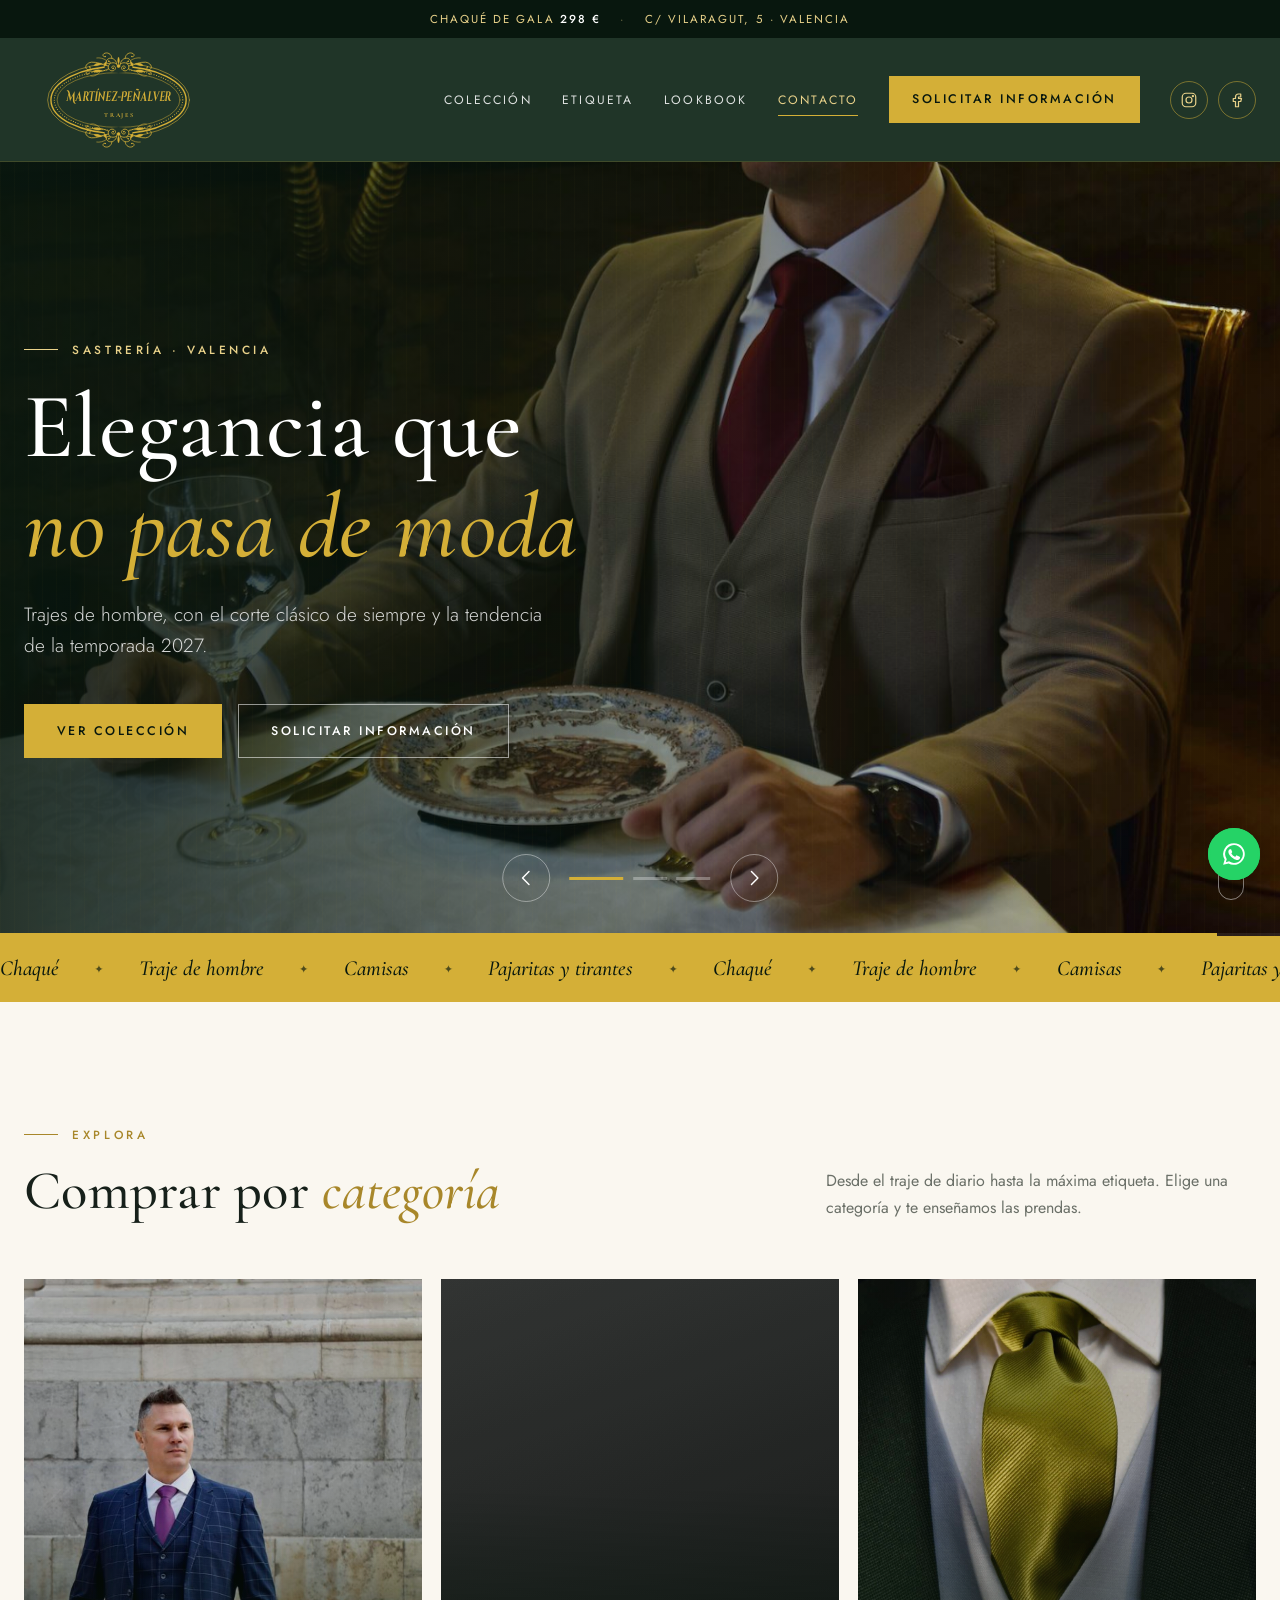
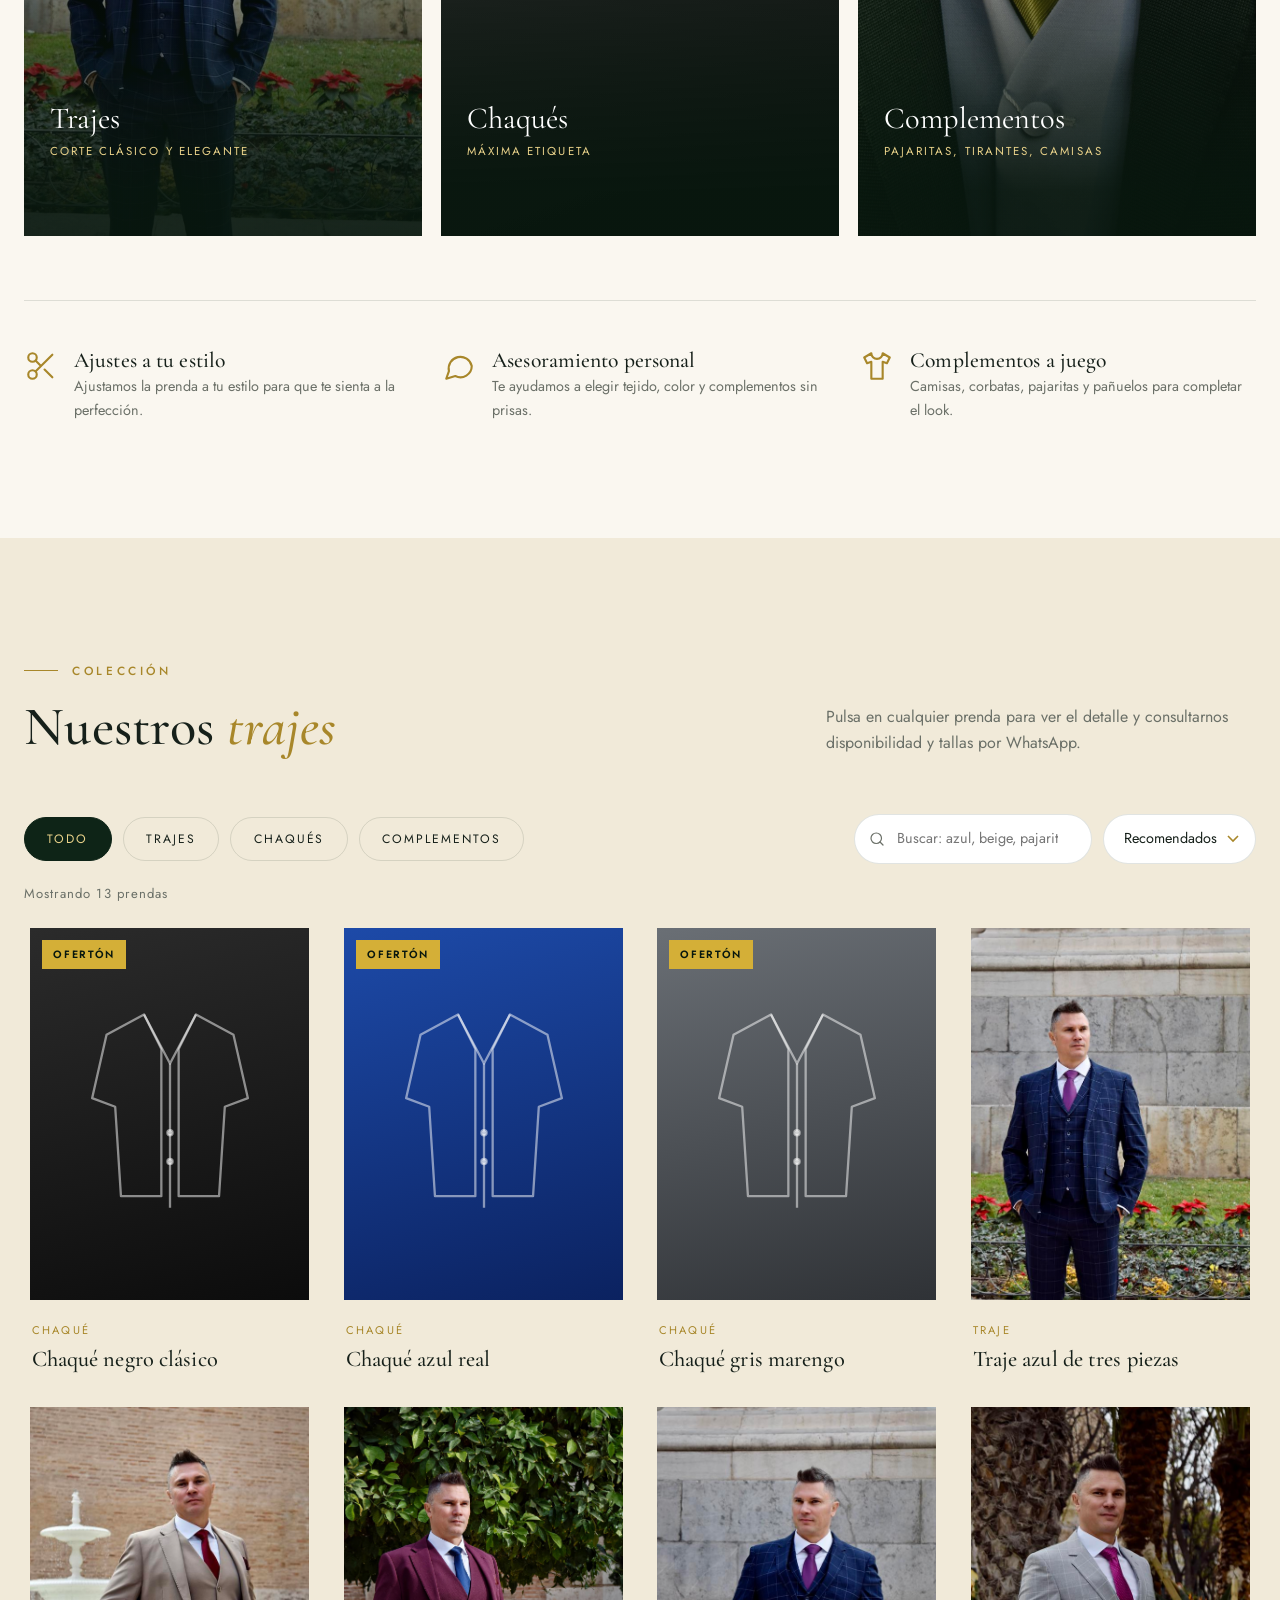
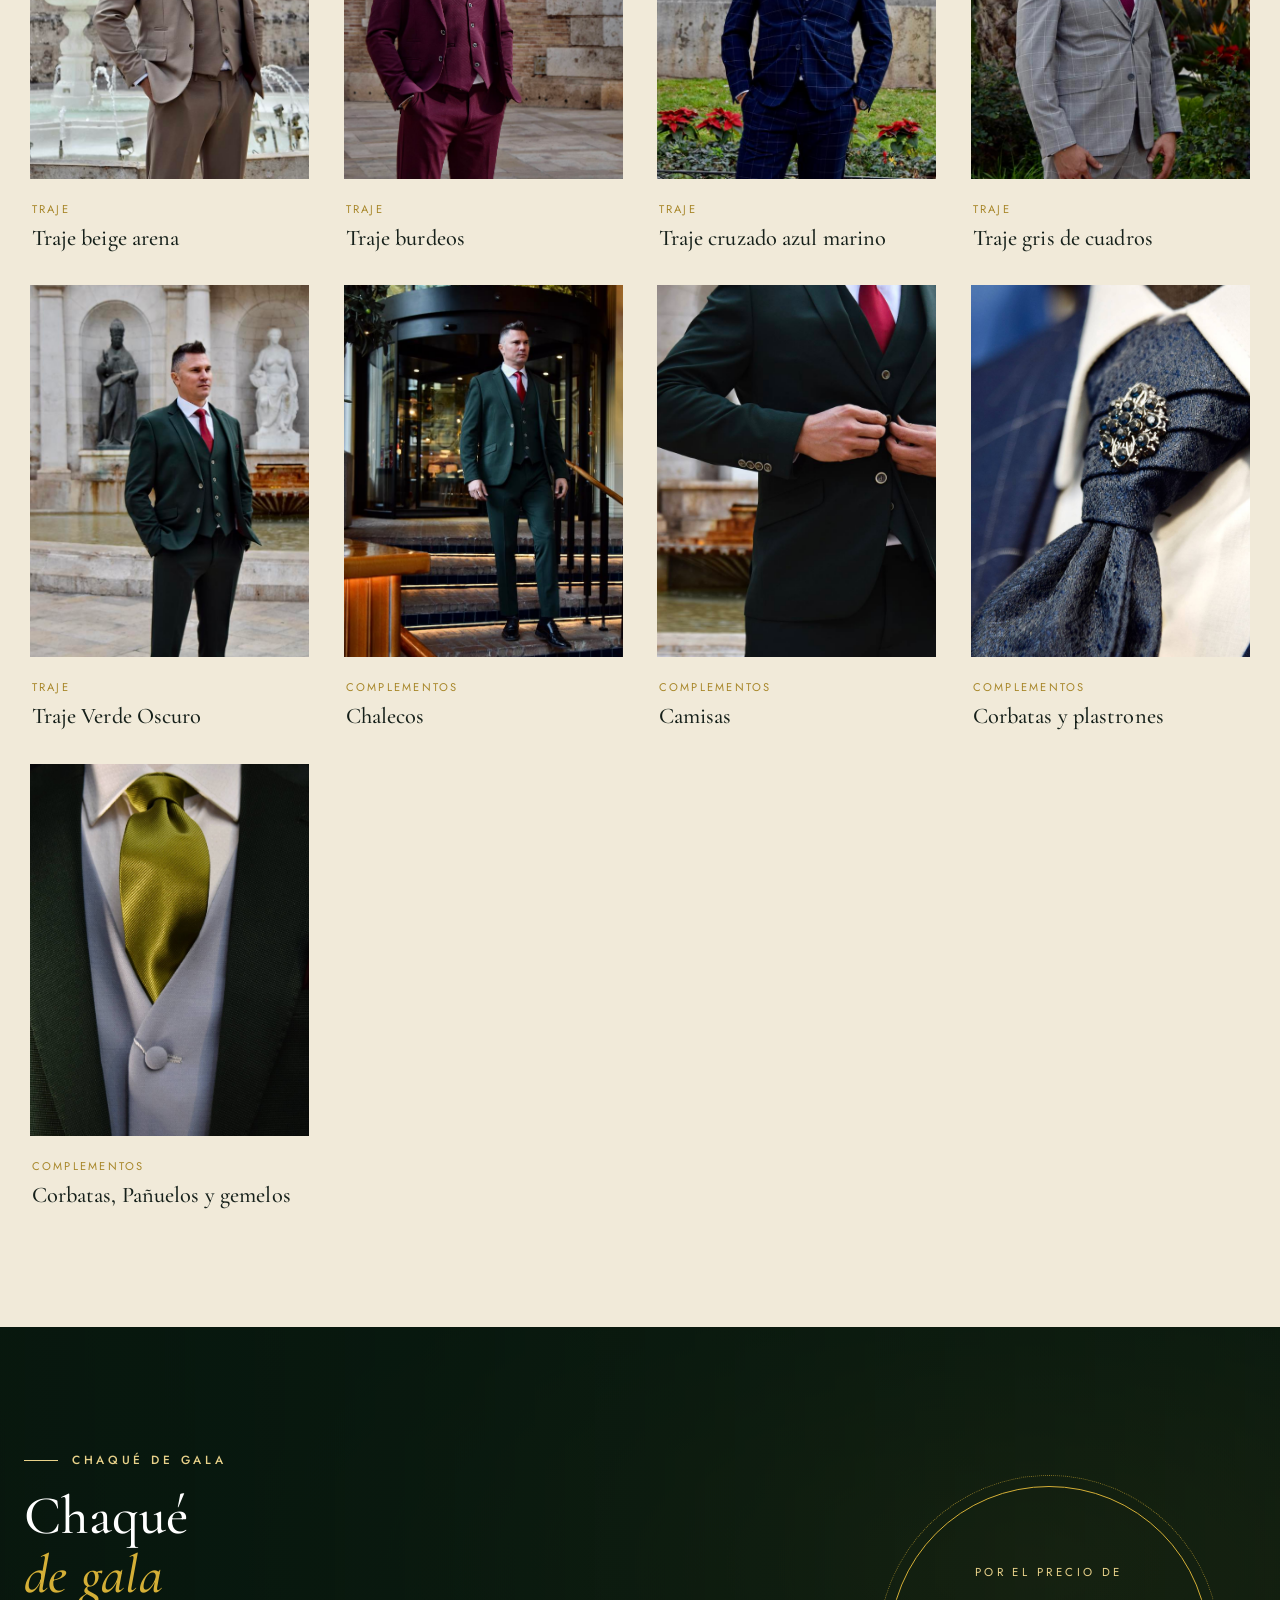
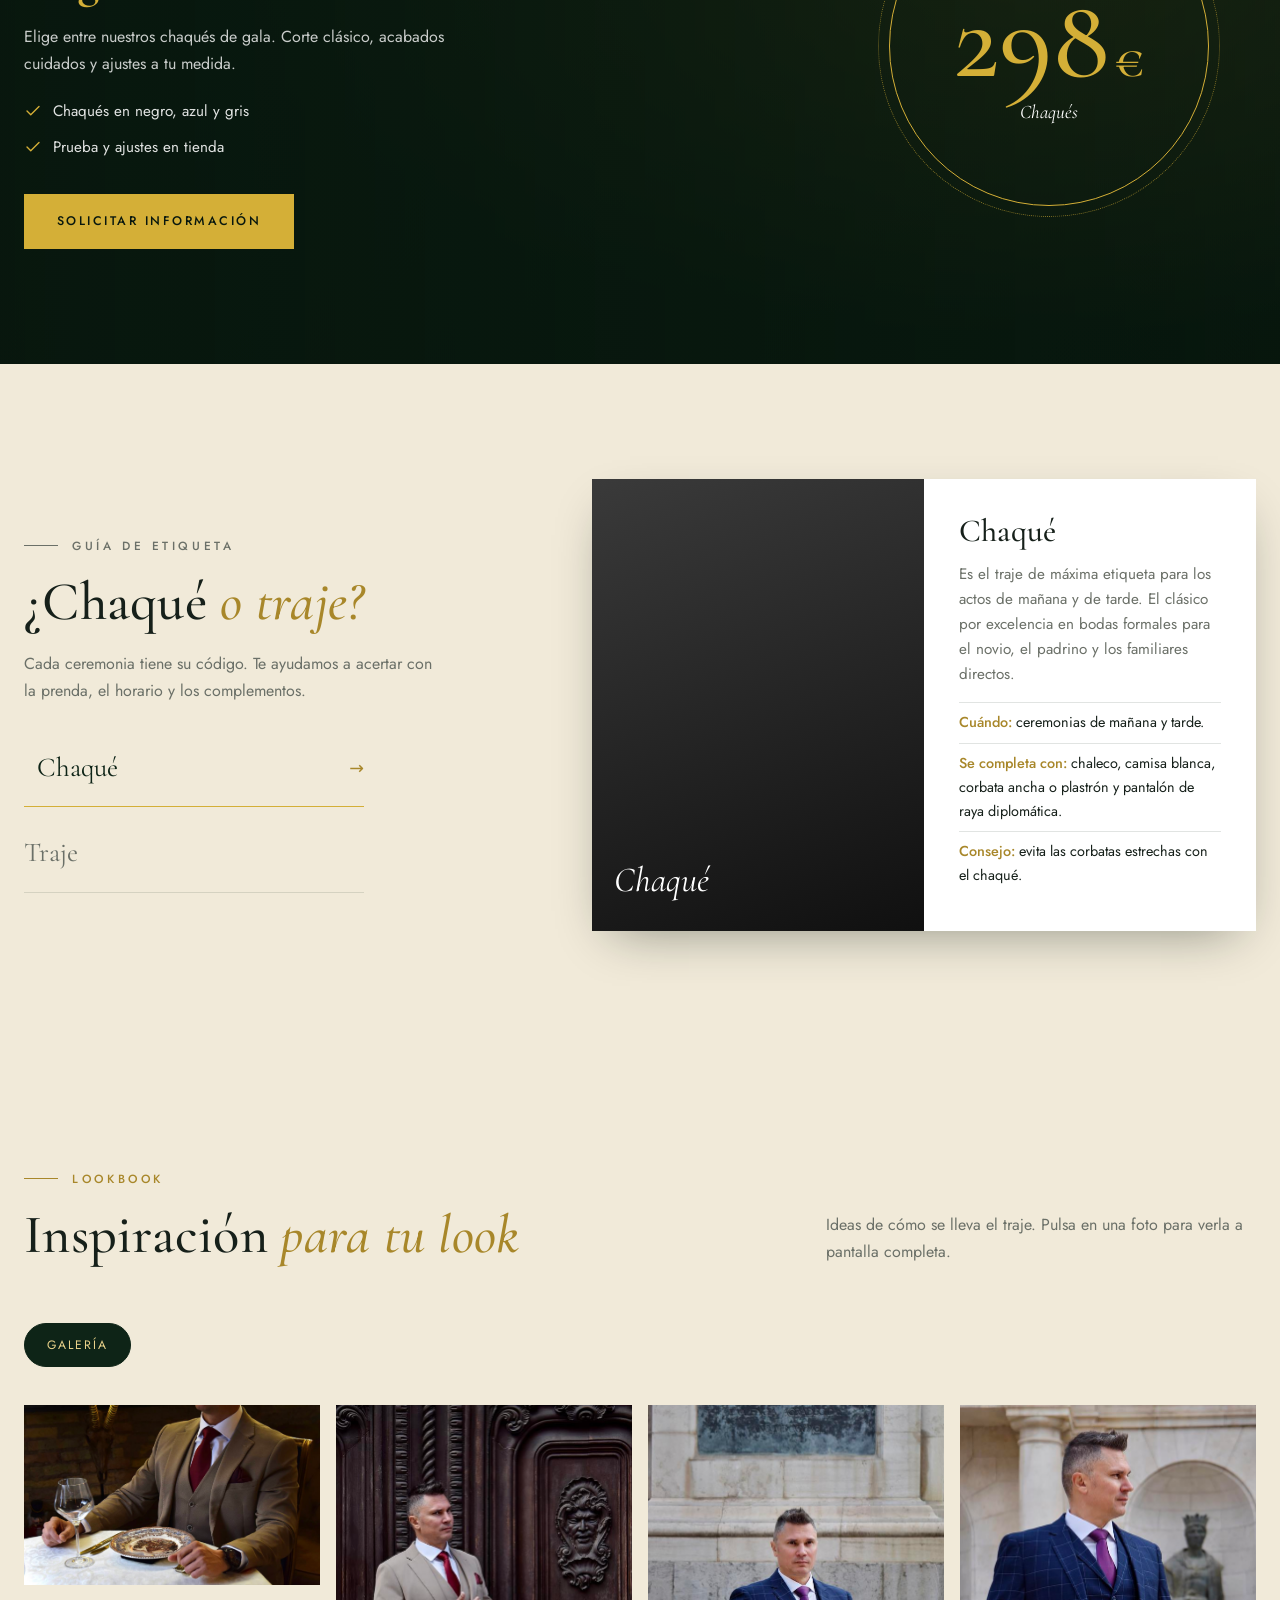
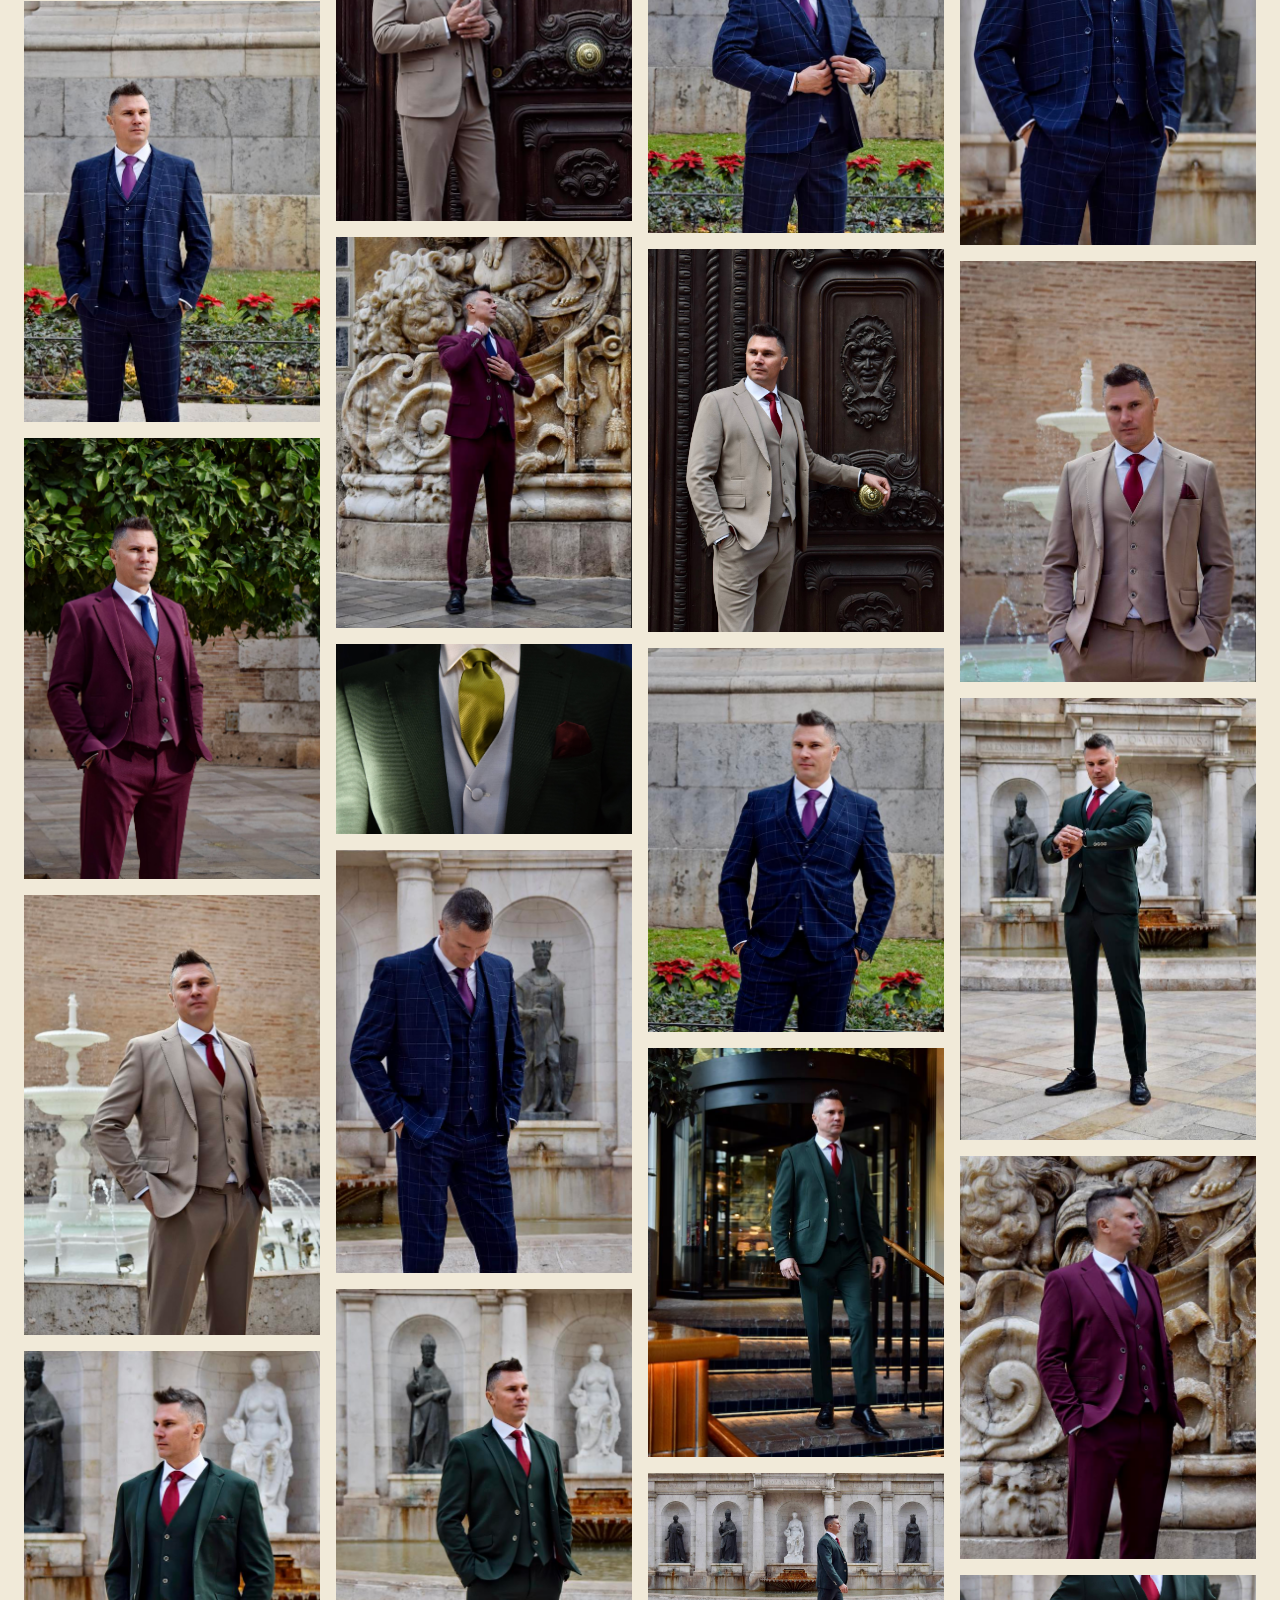
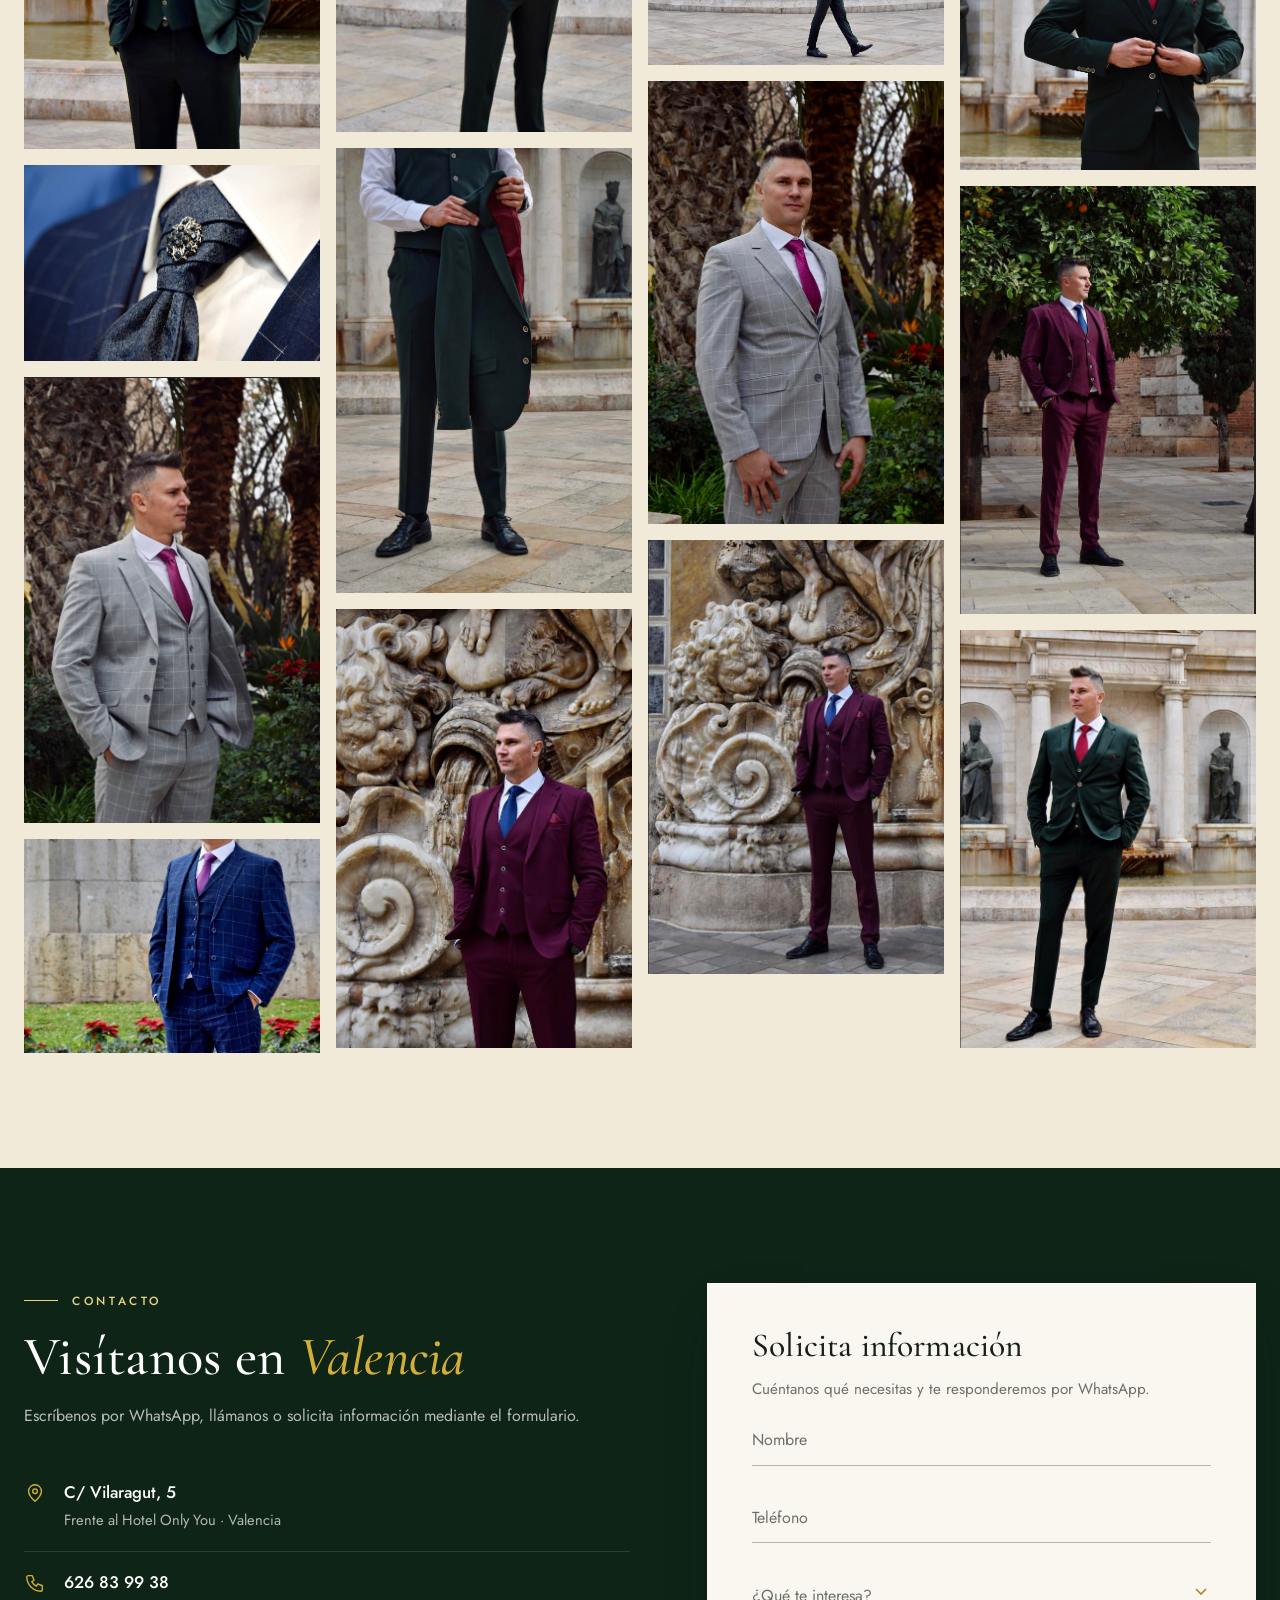
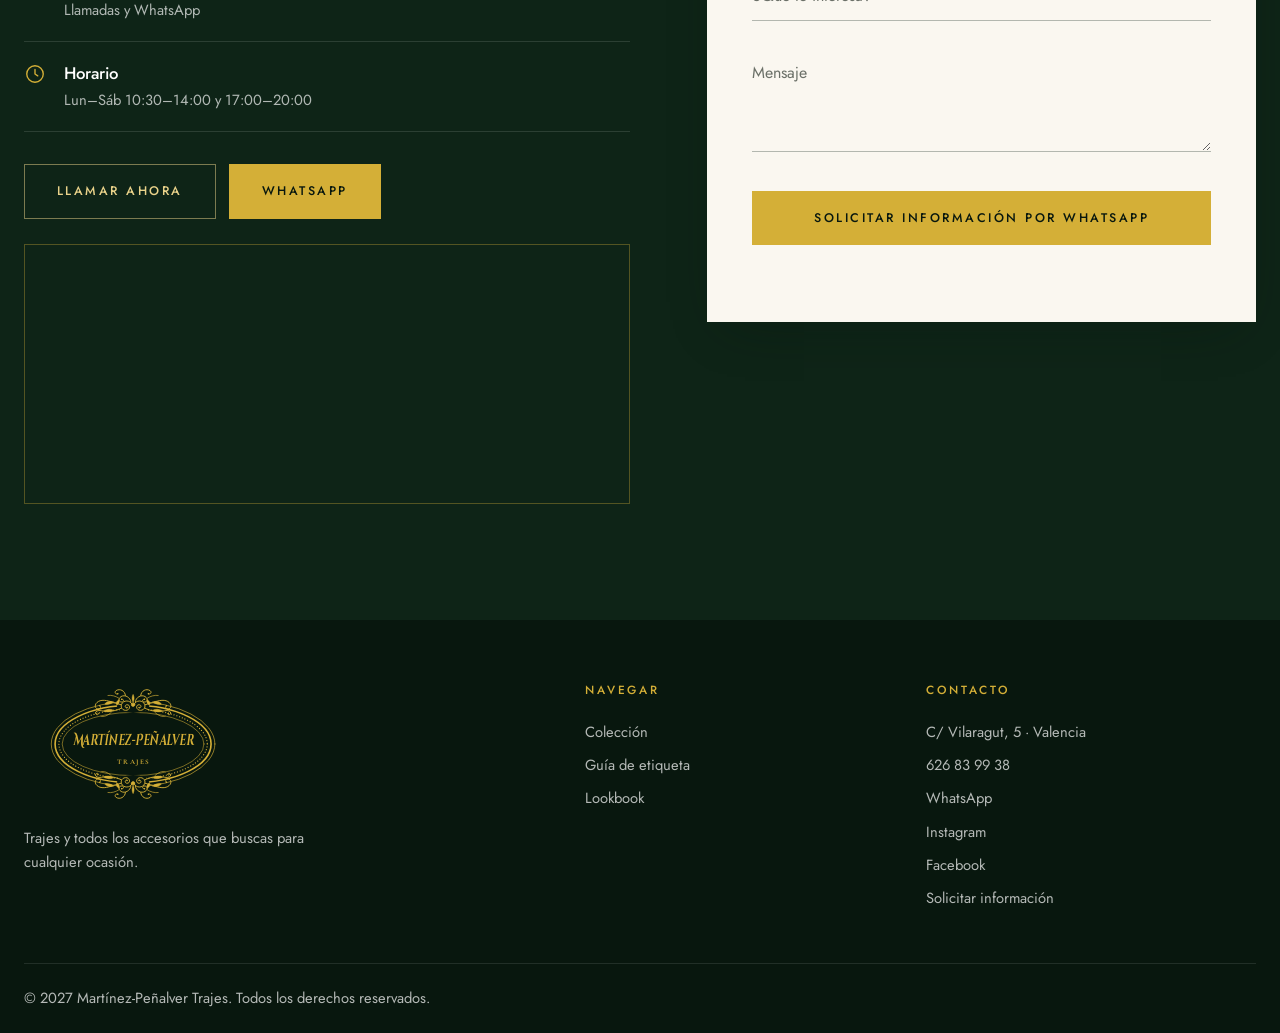
==== commit 72093ccb: "ajuste de actualizacion Se ajusta el logo y se agregan las redes sociales" ====
--- a/index.html
+++ b/index.html
@@ -13,7 +13,7 @@
   <link rel="stylesheet" href="styles.css">
 </head>
 <body>
-
+ 
   <!-- Iconos reutilizables -->
   <svg width="0" height="0" style="position:absolute" aria-hidden="true" focusable="false">
     <symbol id="i-scissors" viewBox="0 0 24 24" fill="none" stroke="currentColor" stroke-width="1.5" stroke-linecap="round" stroke-linejoin="round"><circle cx="6" cy="6" r="3"/><circle cx="6" cy="18" r="3"/><path d="M20 4L8.1 15.9M14.5 14.5L20 20M8.1 8.1L12 12"/></symbol>
@@ -29,36 +29,59 @@
     <symbol id="i-expand" viewBox="0 0 24 24" fill="none" stroke="currentColor" stroke-width="1.6" stroke-linecap="round" stroke-linejoin="round"><path d="M4 9V4h5M20 9V4h-5M4 15v5h5M20 15v5h-5"/></symbol>
     <symbol id="i-instagram" viewBox="0 0 24 24" fill="none" stroke="currentColor" stroke-width="1.6" stroke-linecap="round" stroke-linejoin="round"><rect x="3" y="3" width="18" height="18" rx="5"/><circle cx="12" cy="12" r="4"/><circle cx="17.2" cy="6.8" r=".8" fill="currentColor"/></symbol>
     <symbol id="i-facebook" viewBox="0 0 24 24" fill="none" stroke="currentColor" stroke-width="1.6" stroke-linecap="round" stroke-linejoin="round"><path d="M14 8h3V4h-3a4 4 0 00-4 4v2H7v4h3v7h4v-7h3l1-4h-4V8z"/></symbol>
-
-    <!-- LOGO (réplica de la tarjeta): marco ovalado + adornos + texto -->
+ 
+    <!-- LOGO (réplica de la tarjeta): marco ovalado + adornos arriba y abajo + texto -->
     <defs>
+      <mask id="logo-mask" maskUnits="userSpaceOnUse" x="-20" y="-10" width="440" height="240">
+        <rect x="-20" y="-10" width="440" height="240" fill="#fff"/>
+        <ellipse cx="200" cy="38" rx="30" ry="15" fill="#000"/>
+        <ellipse cx="200" cy="182" rx="30" ry="15" fill="#000"/>
+      </mask>
+ 
+      <!-- Mitad derecha del adorno (la izquierda es su reflejo) -->
+      <g id="logo-orn-half" fill="none" stroke="currentColor" stroke-linecap="round" stroke-linejoin="round" stroke-width="1.7">
+        <path d="M201 40C202 31 214 28 220 35C225 42 219 50 211 48C205 46 205 38 211 38C215 38 216 43 212 44"/>
+        <path d="M204 33C205 24 215 19 222 23C228 27 226 34 220 33C216 32 217 27 221 28"/>
+        <path d="M222 38C236 35 246 29 257 30C267 31 273 40 267 45C262 48 257 43 261 40"/>
+        <path d="M221 44C233 50 246 52 258 49C267 47 272 53 267 56C264 57 262 54 264 53"/>
+        <path d="M214 21C215 12 224 8 231 12C235 15 232 20 228 18"/>
+        <path d="M240 52C246 58 254 61 259 59" stroke-width="1.2"/>
+        <path d="M226 26C232 22 240 20 246 21" stroke-width="1.2"/>
+        <path d="M236 33C242 30 250 33 252 37C246 38 240 37 236 33Z" fill="currentColor" stroke-width=".8"/>
+        <path d="M236 48C242 52 250 52 254 49C248 46 241 45 236 48Z" fill="currentColor" stroke-width=".8"/>
+        <path d="M226 29C230 31 232 35 230 39C226 37 224 33 226 29Z" fill="currentColor" stroke-width=".8"/>
+        <circle cx="211" cy="43" r="1.5" fill="currentColor" stroke="none"/>
+        <circle cx="221" cy="28" r="1.3" fill="currentColor" stroke="none"/>
+        <circle cx="228" cy="18" r="1.3" fill="currentColor" stroke="none"/>
+        <circle cx="261" cy="40" r="1.3" fill="currentColor" stroke="none"/>
+      </g>
+      <g id="logo-orn">
+        <use href="#logo-orn-half"/>
+        <use href="#logo-orn-half" transform="translate(400 0) scale(-1 1)"/>
+        <circle cx="200" cy="38" r="3.2" fill="currentColor"/>
+        <path d="M200 34C197 28 198 23 200 19C202 23 203 28 200 34Z" fill="currentColor" stroke="currentColor" stroke-width=".8"/>
+      </g>
+ 
       <g id="logo-mp" fill="none" stroke="currentColor" stroke-linecap="round" stroke-linejoin="round">
-        <!-- Marco: línea fina, línea gruesa, puntos y línea interior -->
-        <ellipse cx="200" cy="110" rx="150" ry="78" stroke-width="1.2"/>
-        <ellipse cx="200" cy="110" rx="143" ry="71" stroke-width="3"/>
-        <ellipse cx="200" cy="110" rx="136" ry="64" stroke-width="2.2" stroke-dasharray="0.1 5.2"/>
-        <ellipse cx="200" cy="110" rx="130" ry="58" stroke-width="1"/>
-
-        <!-- Adornos (izquierda y, girado 180°, derecha) -->
-        <g id="logo-orn" stroke-width="1.8">
-          <path d="M52 104C44 92 28 90 20 100C13 109 20 121 30 118C38 116 38 106 31 106"/>
-          <path d="M52 116C46 128 34 134 24 130C16 127 12 117 17 111"/>
-          <path d="M58 98C52 86 44 78 36 74C30 71 25 75 27 80"/>
-          <path d="M60 76C66 64 80 54 98 50" stroke-width="1.3"/>
-          <path d="M98 50C104 47 110 48 112 52C108 53 103 52 98 50Z" fill="currentColor" stroke-width="1"/>
-          <path d="M40 126C34 134 38 142 46 142C46 136 44 130 40 126Z" fill="currentColor" stroke-width="1"/>
-          <circle cx="31" cy="106" r="1.6" fill="currentColor" stroke="none"/>
-          <circle cx="17" cy="111" r="1.4" fill="currentColor" stroke="none"/>
+        <!-- Marco: línea fina, línea gruesa, puntos y línea interior (con hueco bajo los adornos) -->
+        <g mask="url(#logo-mask)">
+          <ellipse cx="200" cy="110" rx="150" ry="78" stroke-width="1.2"/>
+          <ellipse cx="200" cy="110" rx="143" ry="71" stroke-width="3"/>
+          <ellipse cx="200" cy="110" rx="136" ry="64" stroke-width="2.2" stroke-dasharray="0.1 5.2"/>
+          <ellipse cx="200" cy="110" rx="130" ry="58" stroke-width="1"/>
         </g>
+ 
+        <!-- Adornos: arriba y abajo (el de abajo es el de arriba girado 180°) -->
+        <use href="#logo-orn"/>
         <use href="#logo-orn" transform="rotate(180 200 110)"/>
-
+ 
         <!-- Texto -->
         <text transform="translate(200 112) skewX(-8)" text-anchor="middle" font-family="'Cinzel Decorative','Cormorant Garamond',Georgia,serif" font-weight="700" font-size="29" textLength="222" lengthAdjust="spacingAndGlyphs" fill="currentColor" stroke="none">Martínez-Peñalver</text>
-        <text transform="translate(200 147)" text-anchor="middle" font-family="'Cormorant Garamond',Georgia,serif" font-weight="700" font-size="13" textLength="88" lengthAdjust="spacing" fill="currentColor" stroke="none">CAMISERIA</text>
+        <text transform="translate(200 147)" text-anchor="middle" font-family="'Cormorant Garamond',Georgia,serif" font-weight="700" font-size="13" textLength="60" lengthAdjust="spacing" fill="currentColor" stroke="none">TRAJES</text>
       </g>
     </defs>
   </svg>
-
+ 
   <!-- Barra superior -->
   <div class="topbar">
     <p>
@@ -67,14 +90,14 @@
       <span>C/ Vilaragut, 5 · Valencia</span>
     </p>
   </div>
-
+ 
   <!-- Cabecera -->
   <header class="header" id="header">
     <div class="container header-inner">
-      <a href="#inicio" class="logo" aria-label="Martínez-Peñalver Camisería">
-        <svg class="logo-mark" viewBox="0 0 400 220" role="img" aria-label="Martínez-Peñalver Camisería"><use href="#logo-mp"/></svg>
+      <a href="#inicio" class="logo" aria-label="Martínez-Peñalver Trajes">
+        <svg class="logo-mark" viewBox="0 0 400 220" role="img" aria-label="Martínez-Peñalver Trajes"><use href="#logo-mp"/></svg>
       </a>
-
+ 
       <nav class="nav" id="nav" aria-label="Principal">
         <a href="#coleccion">Colección</a>
         <a href="#guia">Etiqueta</a>
@@ -83,22 +106,22 @@
         <a href="#contacto" class="btn btn-gold nav-cta">Solicitar información</a>
         <!-- Redes sociales: CAMBIA los enlaces por los de la tienda -->
         <div class="nav-social">
-          <a class="soc" href="https://www.instagram.com/TU_USUARIO" target="_blank" rel="noopener" aria-label="Instagram"><svg width="18" height="18"><use href="#i-instagram"/></svg></a>
-          <a class="soc" href="https://www.facebook.com/TU_PAGINA" target="_blank" rel="noopener" aria-label="Facebook"><svg width="18" height="18"><use href="#i-facebook"/></svg></a>
+          <a class="soc" href="https://www.instagram.com/trajesmartinezpenalver?xtok=aGtqZ2xncXprNDh5" target="_blank" rel="noopener" aria-label="Instagram"><svg width="18" height="18"><use href="#i-instagram"/></svg></a>
+          <a class="soc" href="https://www.facebook.com/share/1DfkREKRev/?mibextid=wwXIfr" target="_blank" rel="noopener" aria-label="Facebook"><svg width="18" height="18"><use href="#i-facebook"/></svg></a>
         </div>
       </nav>
-
+ 
       <button class="burger" id="burger" aria-label="Abrir menú" aria-expanded="false" aria-controls="nav">
         <span></span><span></span><span></span>
       </button>
     </div>
   </header>
-
+ 
   <main>
     <!-- HERO SLIDER (3 diapositivas) -->
     <section class="hero" id="inicio" aria-roledescription="carrusel" aria-label="Destacados">
       <div class="slides">
-
+ 
         <article class="slide active" data-bg="1">
           <div class="slide-bg"></div>
           <div class="container slide-content">
@@ -111,7 +134,7 @@
             </div>
           </div>
         </article>
-
+ 
         <article class="slide" data-bg="2">
           <div class="slide-bg"></div>
           <div class="container slide-content">
@@ -123,7 +146,7 @@
             </div>
           </div>
         </article>
-
+ 
         <article class="slide" data-bg="3">
           <div class="slide-bg"></div>
           <div class="container slide-content">
@@ -136,9 +159,9 @@
             </div>
           </div>
         </article>
-
-      </div>
-
+ 
+      </div>
+ 
       <div class="hero-controls">
         <button class="arrow" id="prev" aria-label="Anterior"><svg width="22" height="22"><use href="#i-left"/></svg></button>
         <div class="dots" id="dots" role="tablist" aria-label="Seleccionar diapositiva"></div>
@@ -147,7 +170,7 @@
       <div class="progress"><span id="progress"></span></div>
       <a href="#categorias" class="scroll-hint" aria-label="Bajar"><span></span></a>
     </section>
-
+ 
     <!-- Cinta -->
     <div class="marquee" aria-hidden="true">
       <div class="marquee-track">
@@ -156,7 +179,7 @@
         <span>Chaqué</span><i>✦</i><span>Traje de hombre</span><i>✦</i><span>Camisas</span><i>✦</i><span>Pajaritas y tirantes</span><i>✦</i>
       </div>
     </div>
-
+ 
     <!-- CATEGORÍAS -->
     <section class="section" id="categorias">
       <div class="container">
@@ -167,7 +190,7 @@
           </div>
           <p class="sub">Desde el traje de diario hasta la máxima etiqueta. Elige una categoría y te enseñamos las prendas.</p>
         </header>
-
+ 
         <div class="cats">
           <a href="#coleccion" class="cat reveal" data-filter="traje" data-bg="cat-trajes">
             <div class="cat-bg"></div>
@@ -182,7 +205,7 @@
             <div class="cat-label"><span>Complementos</span><small>Pajaritas, tirantes, camisas</small><p>El remate que marca la diferencia: pajaritas, corbatas, pañuelos, gemelos y tirantes.</p><em>Ver complementos →</em></div>
           </a>
         </div>
-
+ 
         <ul class="perks">
           <li class="reveal"><svg class="ico"><use href="#i-scissors"/></svg><div><h4>Ajustes a tu estilo</h4><p>Ajustamos la prenda a tu estilo para que te sienta a la perfección.</p></div></li>
           <li class="reveal" style="--d:.08s"><svg class="ico"><use href="#i-chat"/></svg><div><h4>Asesoramiento personal</h4><p>Te ayudamos a elegir tejido, color y complementos sin prisas.</p></div></li>
@@ -190,7 +213,7 @@
         </ul>
       </div>
     </section>
-
+ 
     <!-- COLECCIÓN -->
     <section class="section section-sand" id="coleccion">
       <div class="container">
@@ -201,7 +224,7 @@
           </div>
           <p class="sub">Pulsa en cualquier prenda para ver el detalle y consultarnos disponibilidad y tallas por WhatsApp.</p>
         </header>
-
+ 
         <div class="toolbar reveal">
           <div class="filters" id="filters" role="tablist" aria-label="Filtrar colección">
             <button class="chip active" data-filter="all">Todo</button>
@@ -220,7 +243,7 @@
           </div>
         </div>
         <p class="count" id="count" role="status"></p>
-
+ 
         <div class="grid" id="grid"></div>
         <div class="empty" id="empty" hidden>
           <h3>No hemos encontrado nada con esa búsqueda</h3>
@@ -229,7 +252,7 @@
         </div>
       </div>
     </section>
-
+ 
     <!-- CHAQUÉ DE GALA -->
     <section class="offer" id="oferta">
       <div class="offer-bg" id="offerBg"></div>
@@ -251,7 +274,7 @@
         </div>
       </div>
     </section>
-
+ 
     <!-- GUÍA DE ETIQUETA -->
     <section class="section section-sand" id="guia">
       <div class="container guide">
@@ -264,7 +287,7 @@
             <button class="tab" data-tab="traje" role="tab" aria-selected="false">Traje</button>
           </div>
         </div>
-
+ 
         <div class="guide-panels reveal" style="--d:.1s">
           <div class="panel active" id="panel-chaque" role="tabpanel">
             <div class="panel-media" data-bg="guia-chaque"><span>Chaqué</span></div>
@@ -278,7 +301,7 @@
               </ul>
             </div>
           </div>
-
+ 
           <div class="panel" id="panel-traje" role="tabpanel">
             <div class="panel-media" data-bg="guia-traje"><span>Traje</span></div>
             <div class="panel-body">
@@ -294,7 +317,7 @@
         </div>
       </div>
     </section>
-
+ 
     <!-- LOOKBOOK -->
     <section class="section section-sand" id="lookbook">
       <div class="container">
@@ -305,15 +328,15 @@
           </div>
           <p class="sub">Ideas de cómo se lleva el traje. Pulsa en una foto para verla a pantalla completa.</p>
         </header>
-
+ 
         <div class="filters reveal" id="lookFilters">
           <button class="chip active" data-look="all">Galería</button>
         </div>
-
+ 
         <div class="masonry" id="lookGrid"></div>
       </div>
     </section>
-
+ 
     <!-- CONTACTO -->
     <section class="section section-green" id="contacto">
       <div class="container contact">
@@ -321,7 +344,7 @@
           <p class="eyebrow">Contacto</p>
           <h2>Visítanos en <em>Valencia</em></h2>
           <p class="sub">Escríbenos por WhatsApp, llámanos o solicita información mediante el formulario.</p>
-
+ 
           <ul class="info">
             <li>
               <svg width="22" height="22"><use href="#i-pin"/></svg>
@@ -337,18 +360,18 @@
               <div><b>Horario</b><span>Lun–Sáb 10:30–14:00 y 17:00–20:00</span></div>
             </li>
           </ul>
-
+ 
           <div class="quick-links">
             <a href="tel:+34626839938" class="btn btn-ghost-light">Llamar ahora</a>
             <a href="https://wa.me/34626839938" target="_blank" rel="noopener" class="btn btn-gold">WhatsApp</a>
           </div>
-
+ 
           <div class="map">
             <iframe title="Mapa de Martínez-Peñalver en Valencia" loading="lazy" referrerpolicy="no-referrer-when-downgrade"
               src="https://www.google.com/maps?q=Carrer+de+Vilaragut+5,+Valencia&output=embed"></iframe>
           </div>
         </div>
-
+ 
         <form class="form reveal" id="informacion" style="--d:.15s" novalidate>
           <h3>Solicita información</h3>
           <p class="form-lead">Cuéntanos qué necesitas y te responderemos por WhatsApp.</p>
@@ -380,13 +403,13 @@
       </div>
     </section>
   </main>
-
+ 
   <!-- PIE DE PÁGINA -->
   <footer class="footer">
     <div class="container footer-grid">
       <div>
-        <a href="#inicio" class="logo logo-footer" aria-label="Martínez-Peñalver Camisería">
-          <svg class="logo-mark" viewBox="0 0 400 220" role="img" aria-label="Martínez-Peñalver Camisería"><use href="#logo-mp"/></svg>
+        <a href="#inicio" class="logo logo-footer" aria-label="Martínez-Peñalver Trajes">
+          <svg class="logo-mark" viewBox="0 0 400 220" role="img" aria-label="Martínez-Peñalver Trajes"><use href="#logo-mp"/></svg>
         </a>
         <p>Trajes y todos los accesorios que buscas para cualquier ocasión.</p>
       </div>
@@ -404,8 +427,8 @@
           <li>C/ Vilaragut, 5 · Valencia</li>
           <li><a href="tel:+34626839938">626 83 99 38</a></li>
           <li><a href="https://wa.me/34626839938" target="_blank" rel="noopener">WhatsApp</a></li>
-          <li><a href="https://www.instagram.com/TU_USUARIO" target="_blank" rel="noopener" aria-label="Instagram">Instagram</a></li>
-          <li><a href="https://www.facebook.com/TU_PAGINA" target="_blank" rel="noopener" aria-label="Facebook">Facebook</a></li>
+          <li><a href="https://www.instagram.com/trajesmartinezpenalver?xtok=aGtqZ2xncXprNDh5" target="_blank" rel="noopener" aria-label="Instagram">Instagram</a></li>
+          <li><a href="https://www.facebook.com/share/1DfkREKRev/?mibextid=wwXIfr" target="_blank" rel="noopener" aria-label="Facebook">Facebook</a></li>
           <li><a href="#contacto">Solicitar información</a></li>
         </ul>
       </div>
@@ -414,7 +437,7 @@
       <p>© <span id="year"></span> Martínez-Peñalver Trajes. Todos los derechos reservados.</p>
     </div>
   </footer>
-
+ 
   <!-- Ventana de producto -->
   <div class="modal" id="modal" aria-hidden="true">
     <div class="modal-backdrop" data-close></div>
@@ -433,7 +456,7 @@
       </div>
     </div>
   </div>
-
+ 
   <!-- Visor del lookbook -->
   <div class="lightbox" id="lb" aria-hidden="true">
     <div class="lb-backdrop" data-lbclose></div>
@@ -445,13 +468,13 @@
       <figcaption><span id="lbCap"></span><small id="lbCount"></small></figcaption>
     </figure>
   </div>
-
+ 
   <!-- Botones flotantes -->
   <a href="https://wa.me/34626839938" class="fab whatsapp" target="_blank" rel="noopener" aria-label="WhatsApp">
     <svg viewBox="0 0 24 24" width="26" height="26" fill="currentColor"><path d="M12 2a10 10 0 00-8.6 15.1L2 22l5-1.3A10 10 0 1012 2zm0 18.2a8.2 8.2 0 01-4.2-1.2l-.3-.2-3 .8.8-2.9-.2-.3A8.2 8.2 0 1112 20.2zm4.5-6.1c-.2-.1-1.5-.7-1.7-.8s-.4-.1-.6.1-.7.8-.8 1-.3.2-.5.1a6.700 6.700 0 01-3.300-2.900c-.2-.4.2-.4.700-1.300.1-.2 0-.3 0-.4s-.6-1.400-.8-1.900-.4-.4-.6-.4h-.5a1 1 0 00-.7.3 3 3 0 00-.9 2.200 5.200 5.200 0 001.100 2.800 11.900 11.900 0 004.500 4c1.700.7 2.300.8 3.200.6a2.700 2.700 0 001.800-1.300 2.200 2.200 0 00.2-1.300c-.1-.1-.3-.2-.5-.3z"/></svg>
   </a>
   <button class="fab totop" id="toTop" aria-label="Volver arriba"><svg width="22" height="22" viewBox="0 0 24 24" fill="none" stroke="currentColor" stroke-width="1.8"><path d="M6 15l6-6 6 6"/></svg></button>
-
+ 
   <script src="main.js"></script>
 </body>
 </html>
--- a/styles.css
+++ b/styles.css
@@ -802,8 +802,8 @@
 }
 
 /* ---------- Logo (réplica de la tarjeta) ---------- */
-:root { --header-h: 96px; }
-.header.scrolled { height: 84px; }
+:root { --header-h: 124px; }
+.header.scrolled { height: 96px; }
 .logo-mark {
   display: block; height: 104px; width: auto; aspect-ratio: 400 / 220;
   color: var(--gold); overflow: visible;
@@ -814,8 +814,8 @@
 .logo-footer .logo-mark { height: 120px; }
 
 @media (max-width: 640px) {
-  :root { --header-h: 80px; }
-  .header.scrolled { height: 72px; }
+  :root { --header-h: 96px; }
+  .header.scrolled { height: 80px; }
   .logo-mark { height: 70px; }
   .header.scrolled .logo-mark { height: 64px; }
   .logo-footer .logo-mark { height: 100px; }
